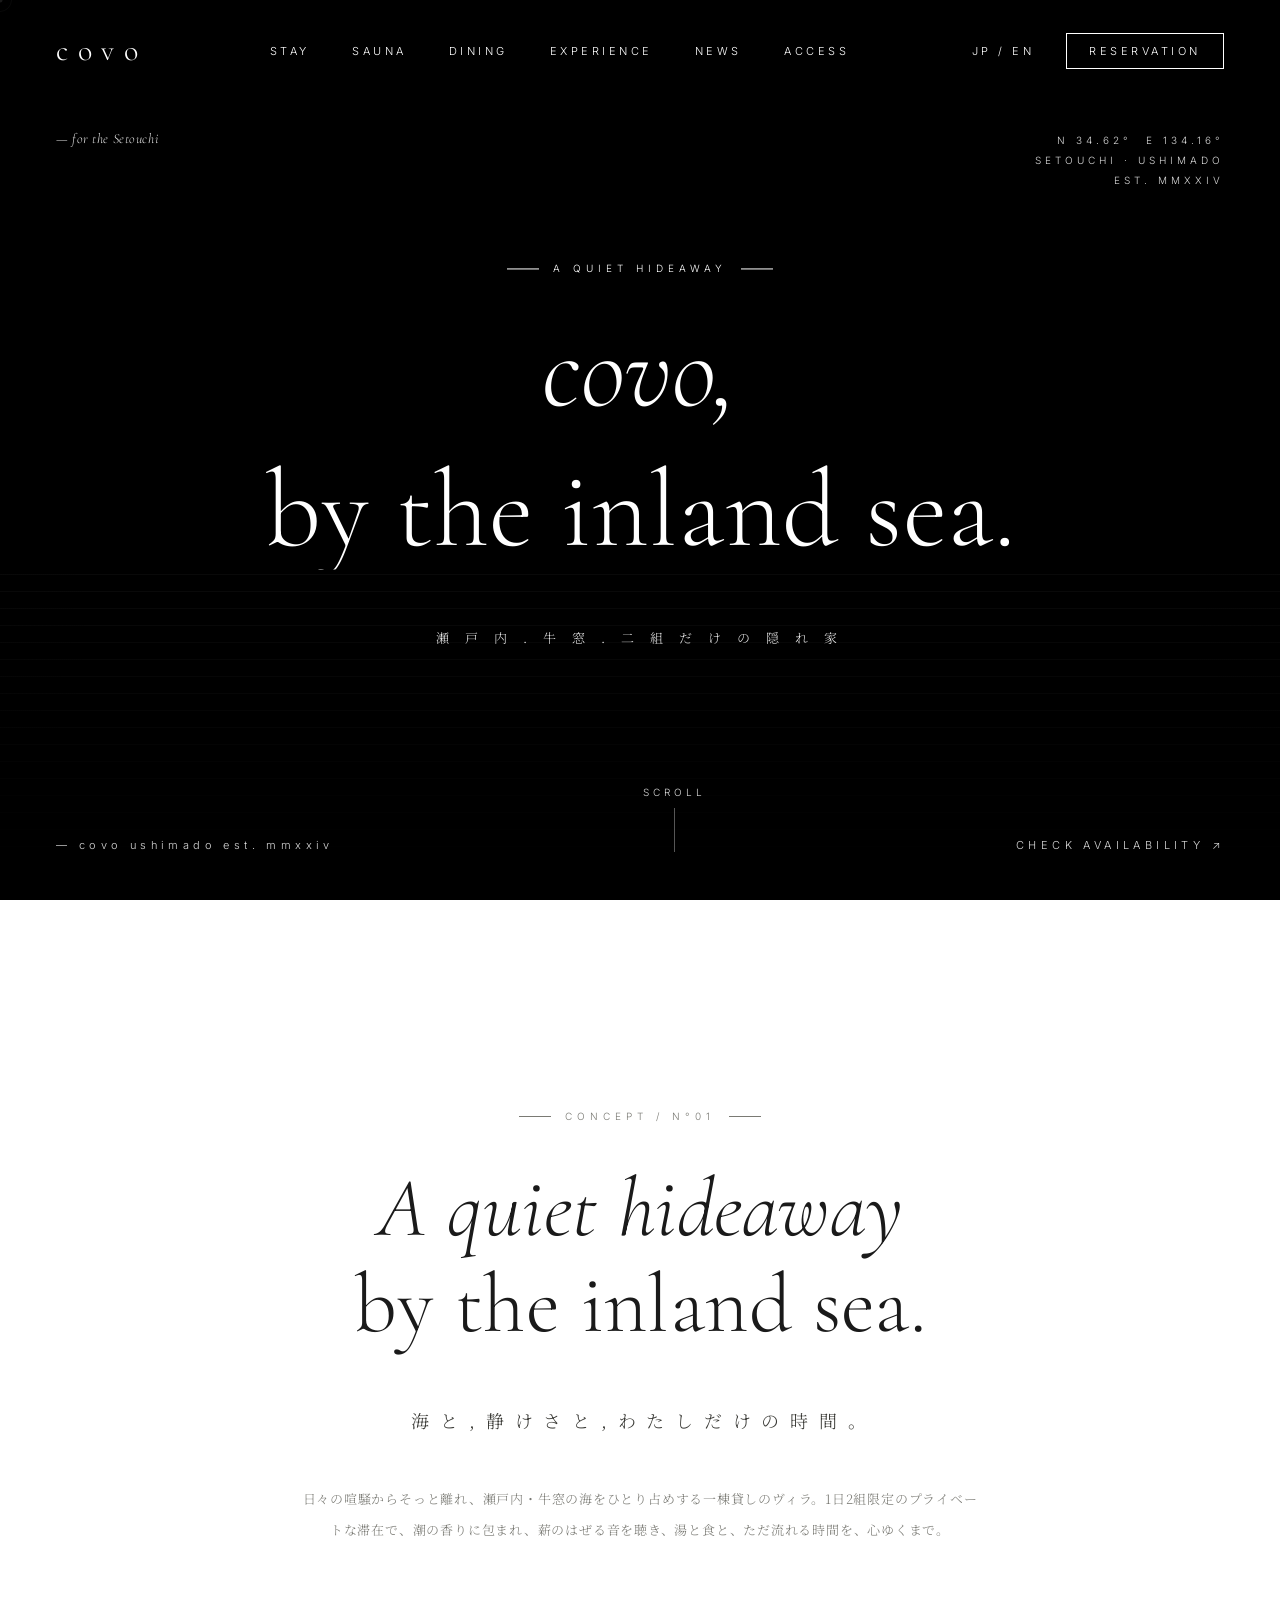
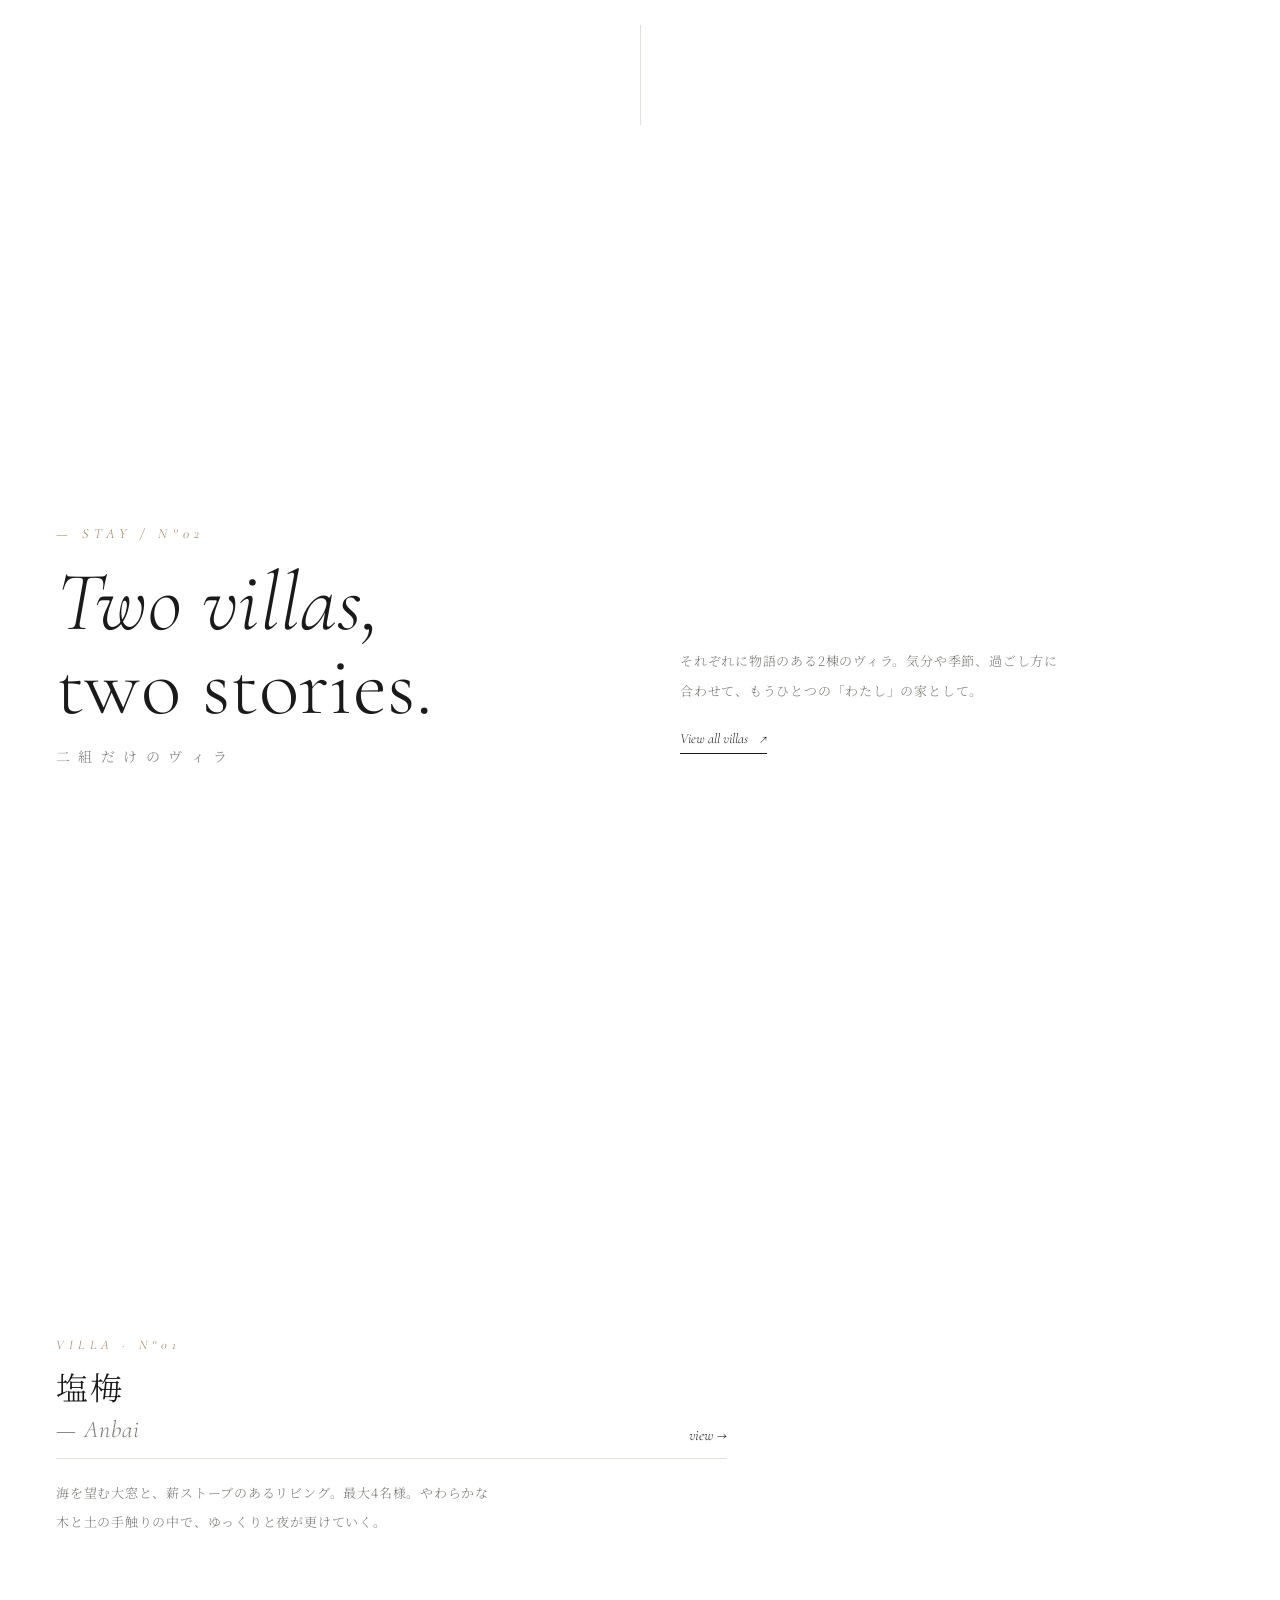
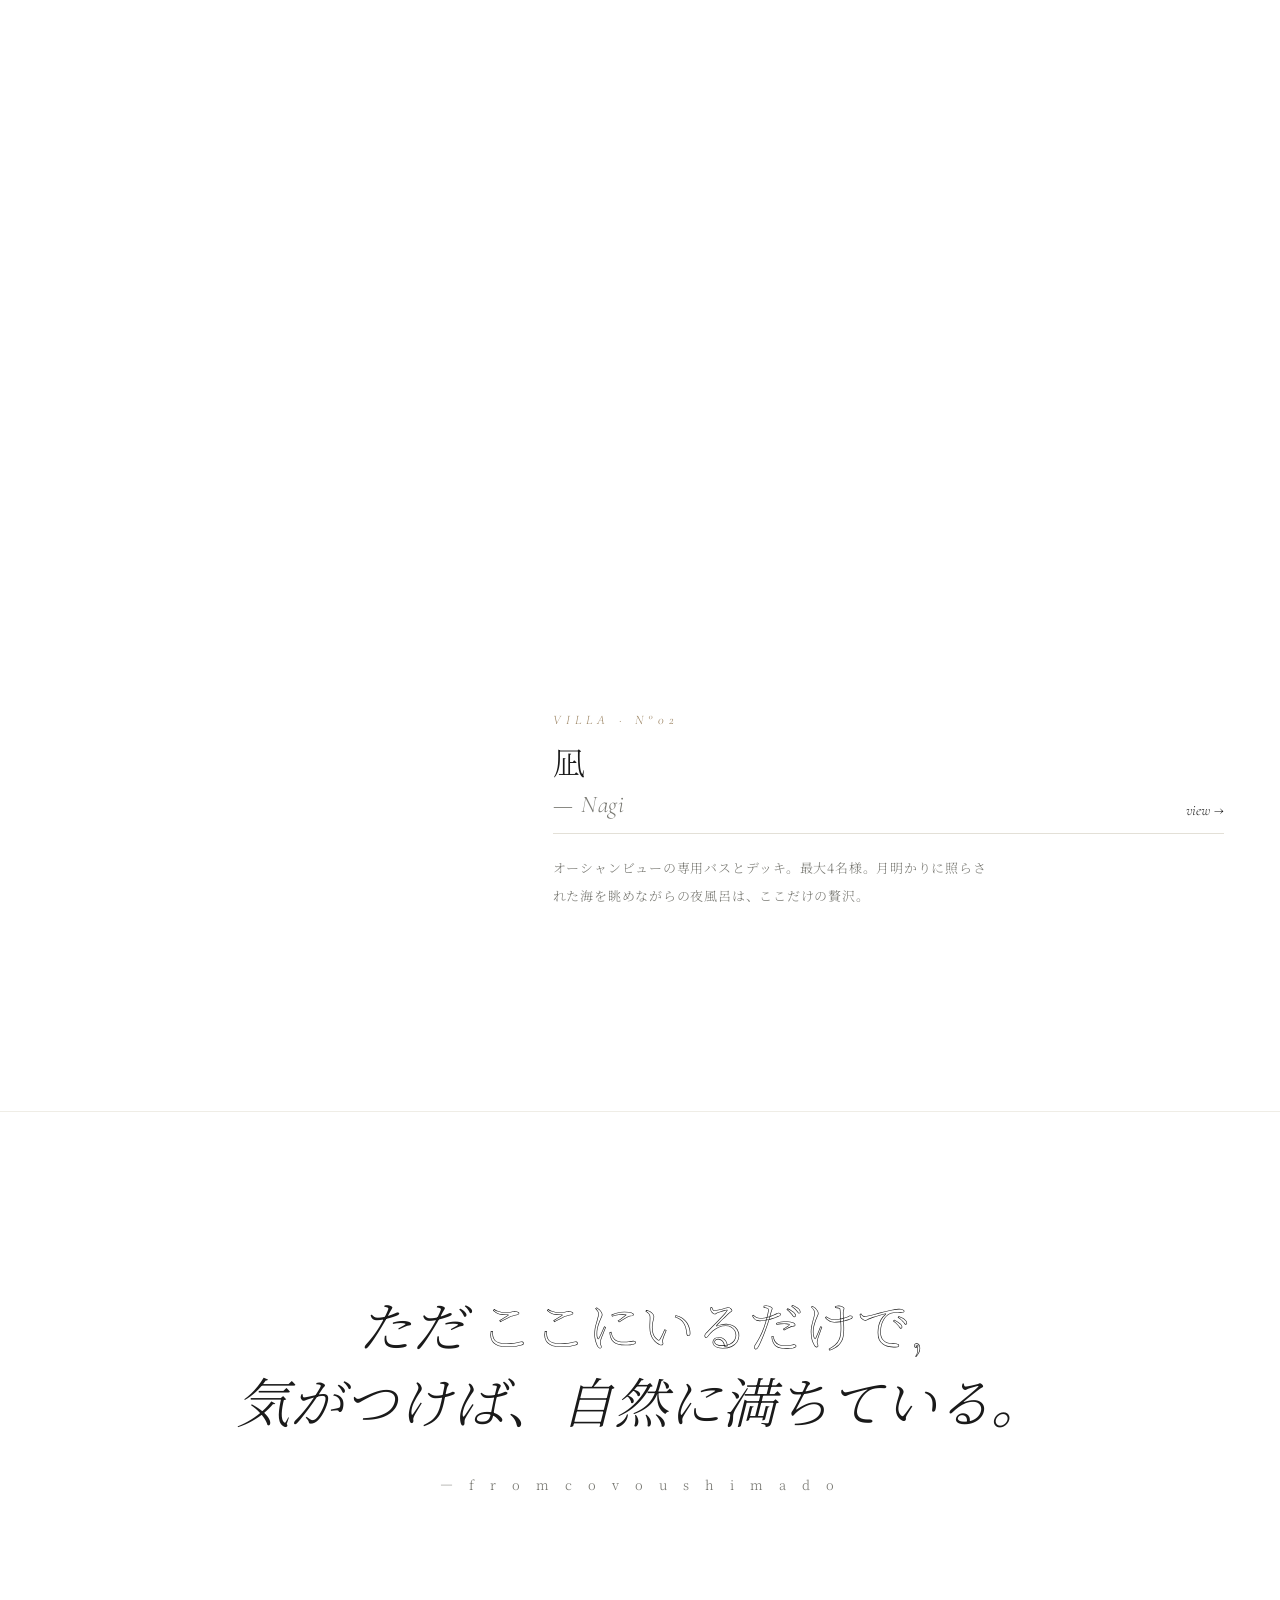
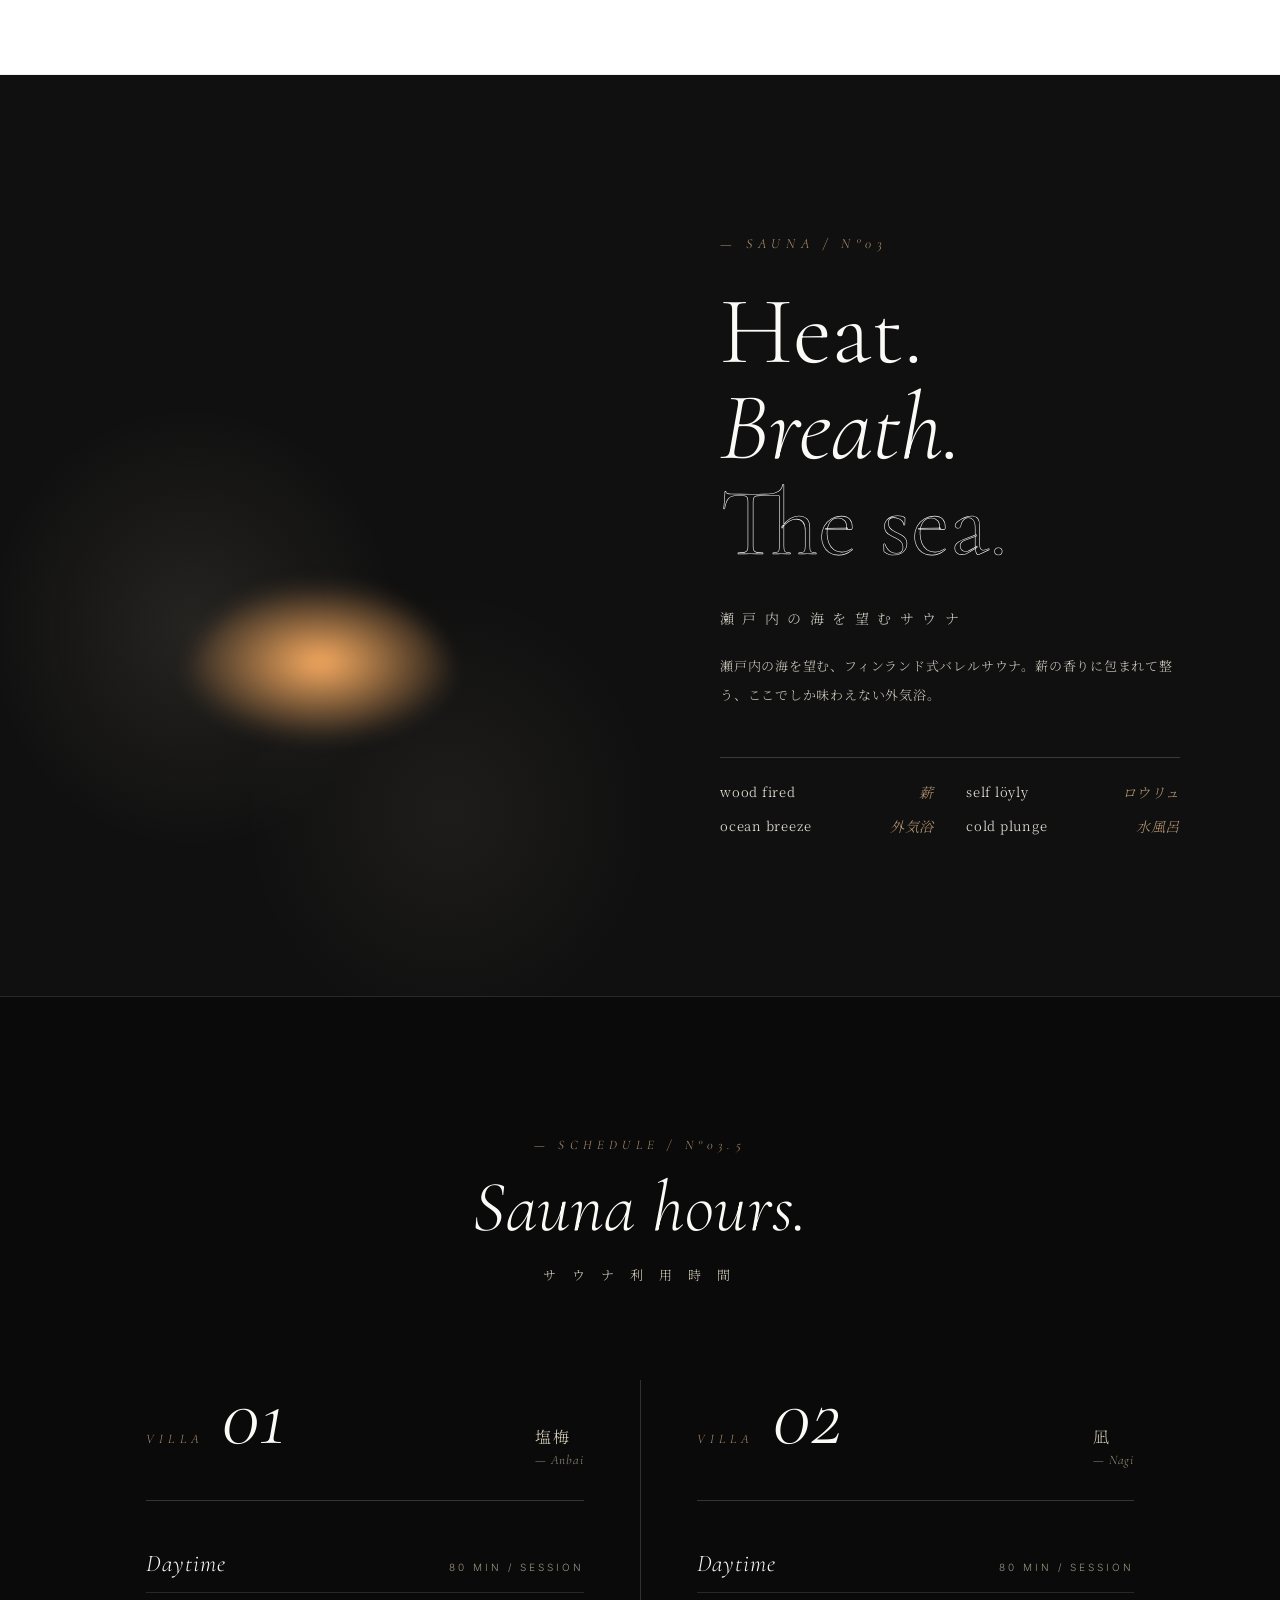
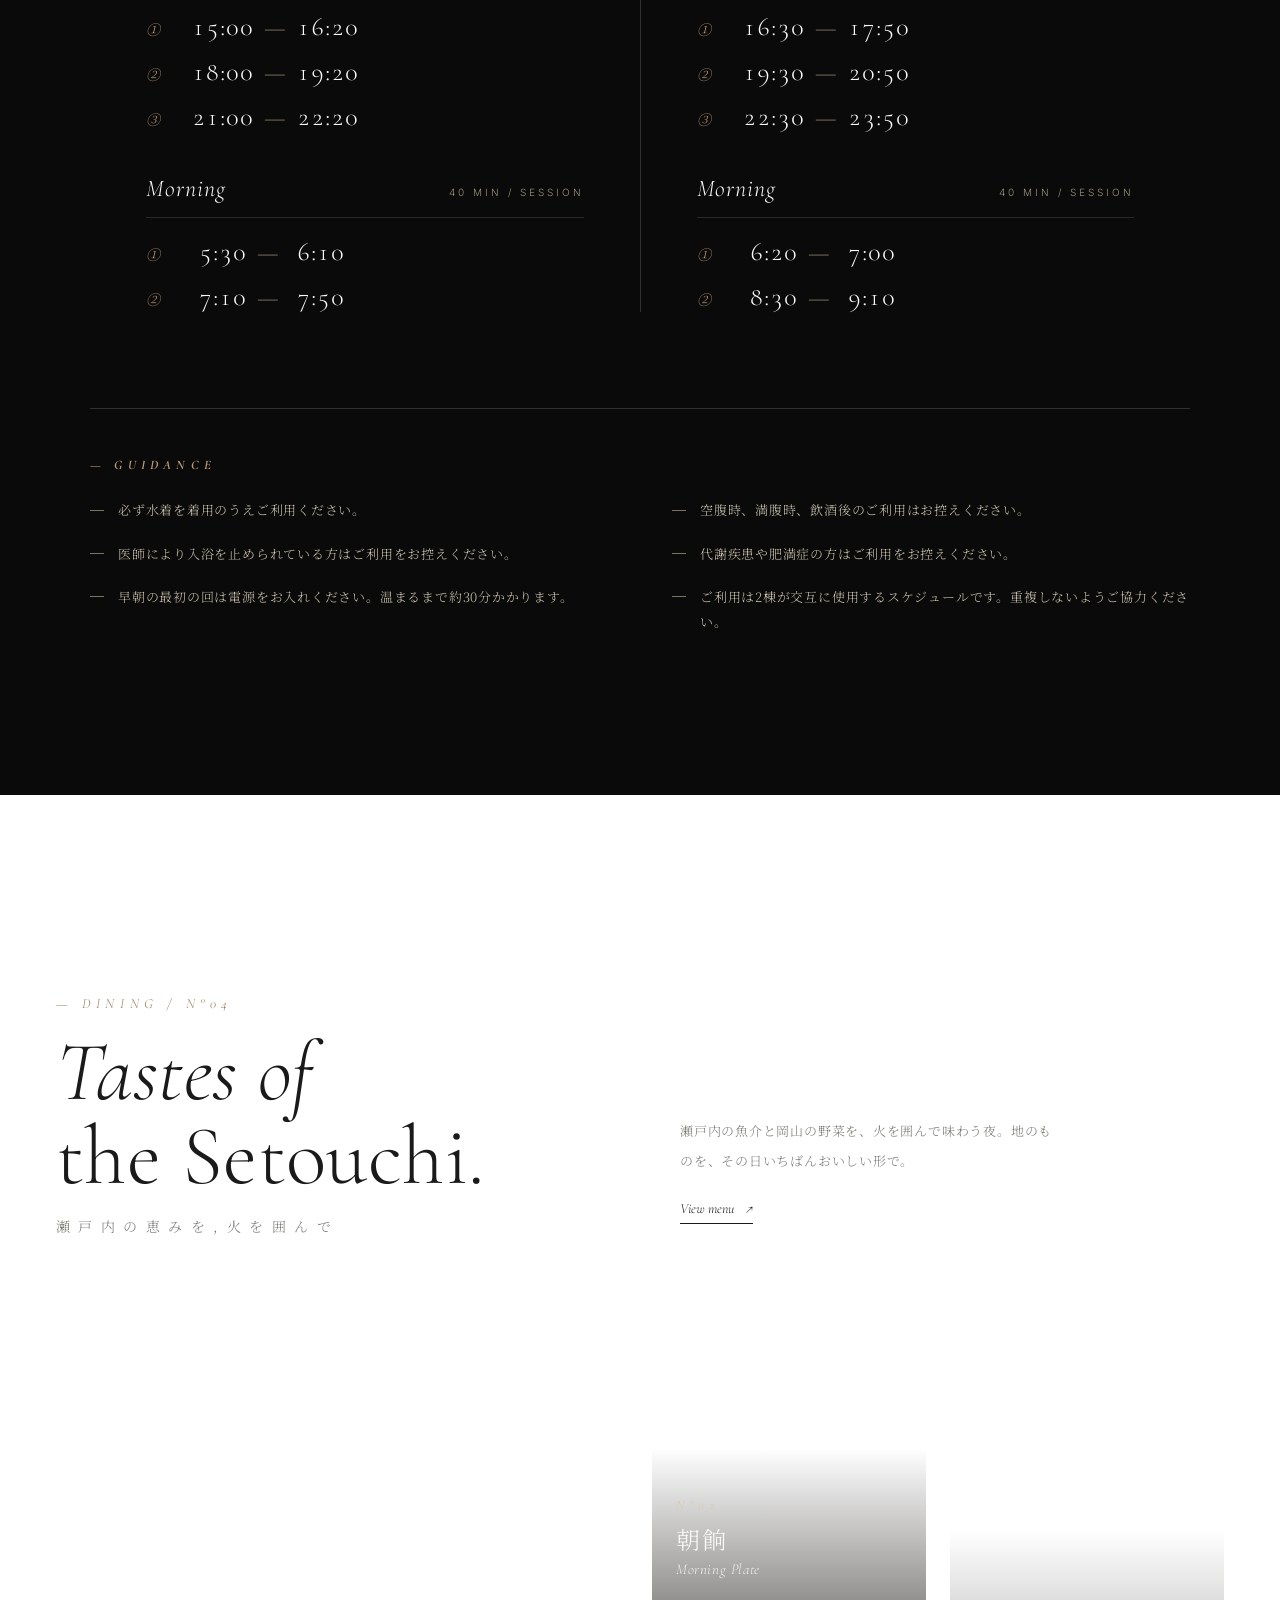
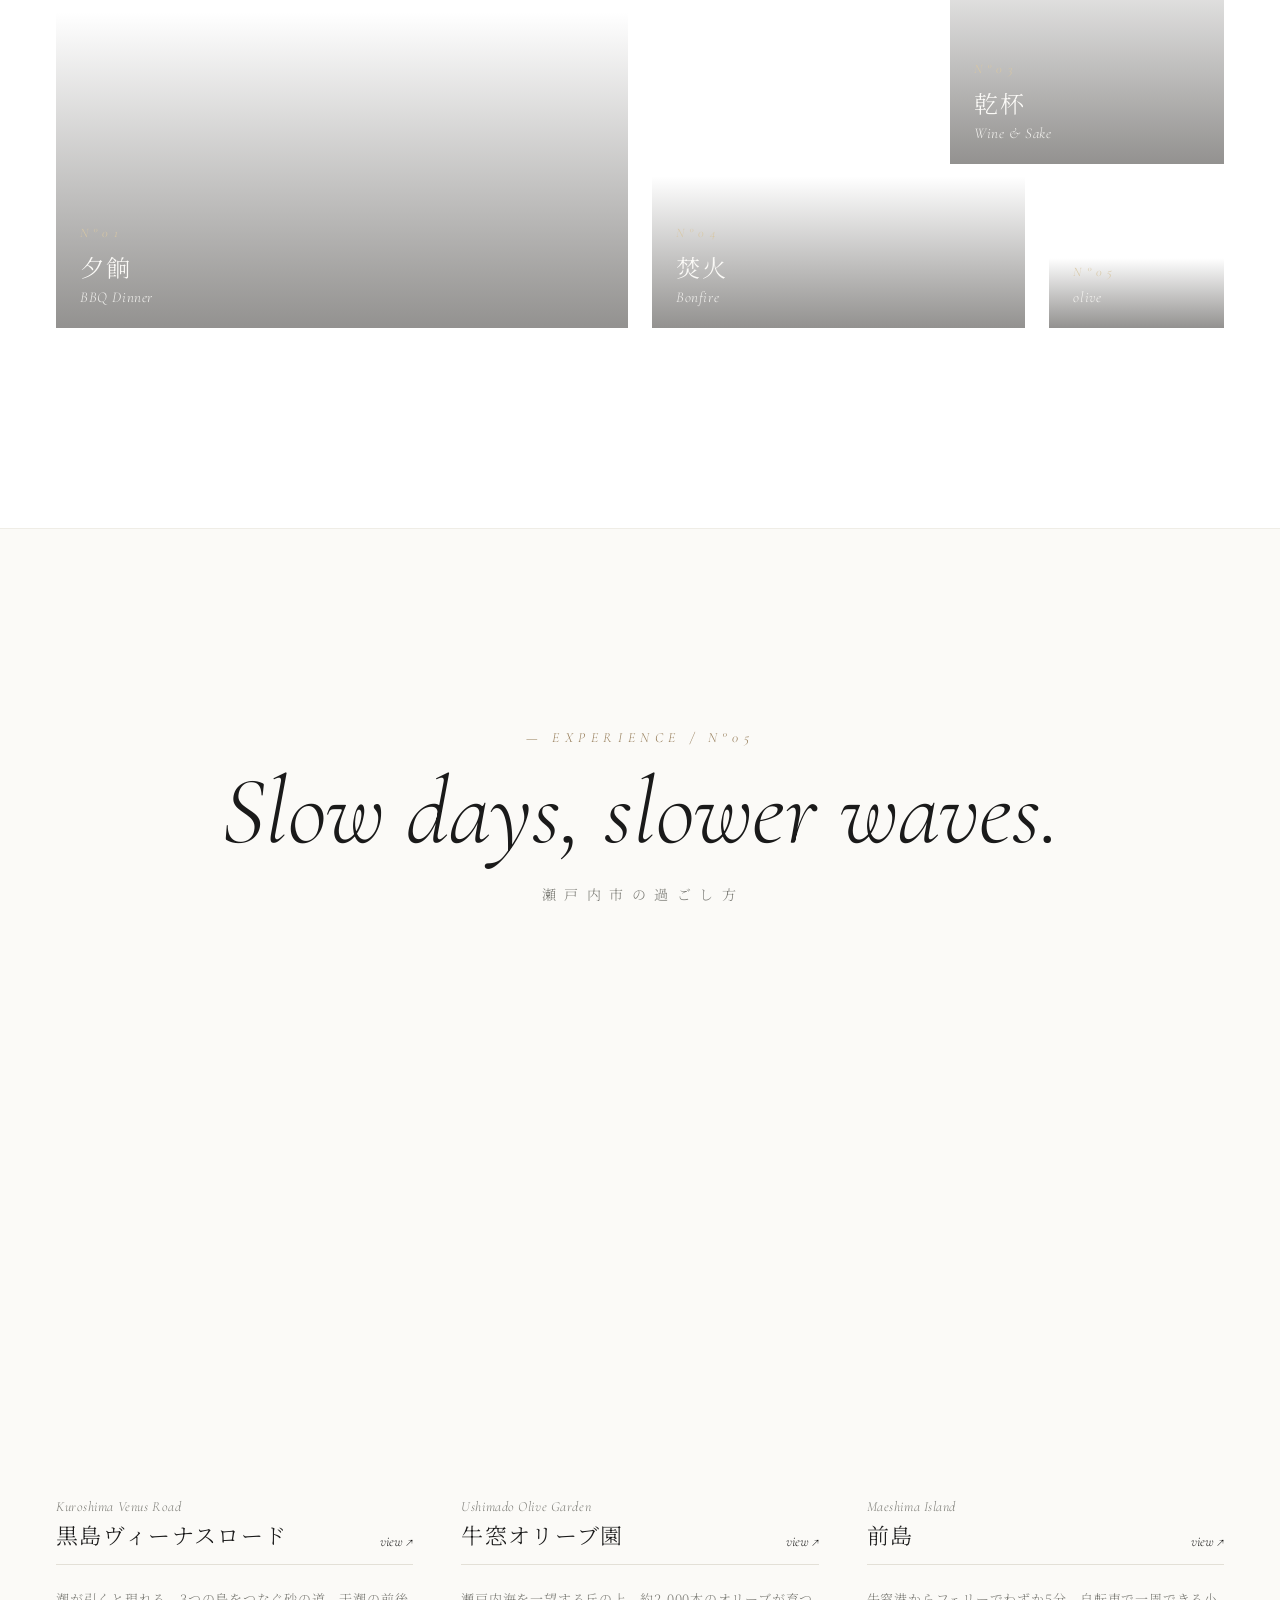
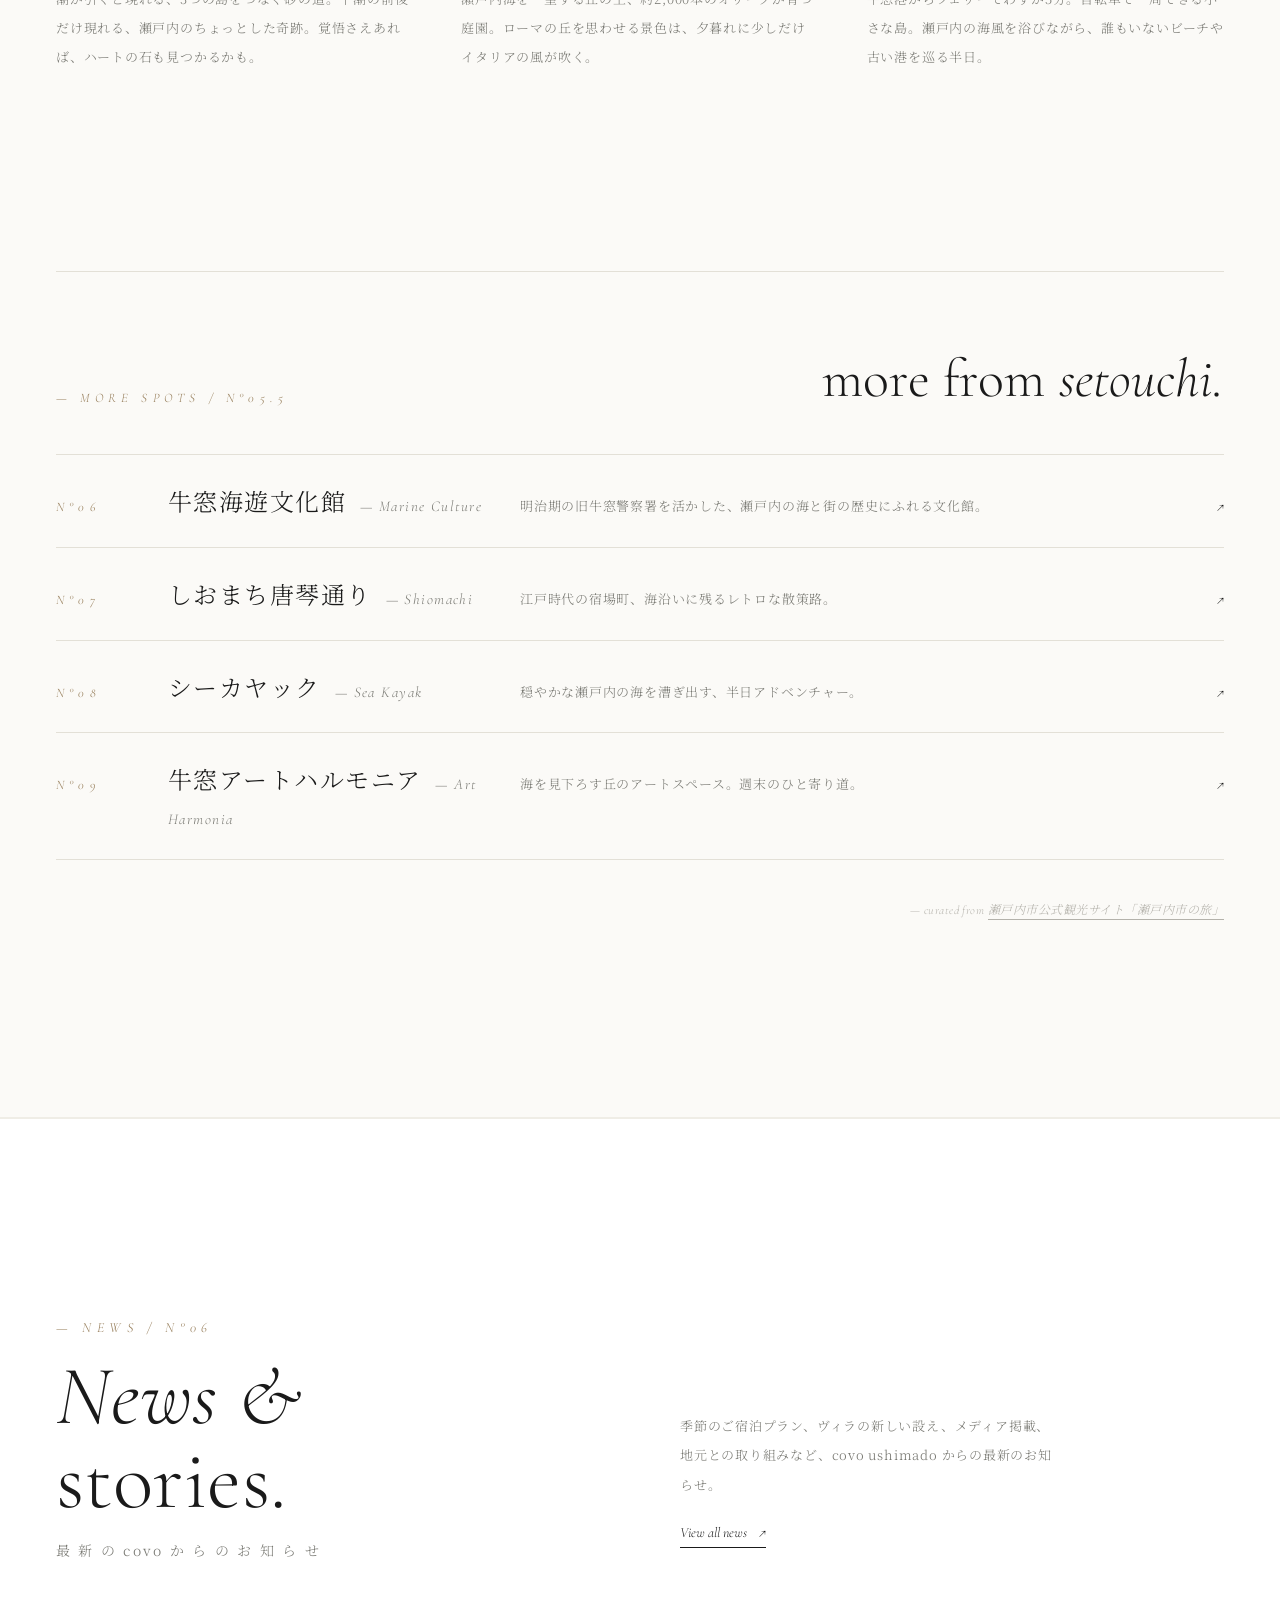
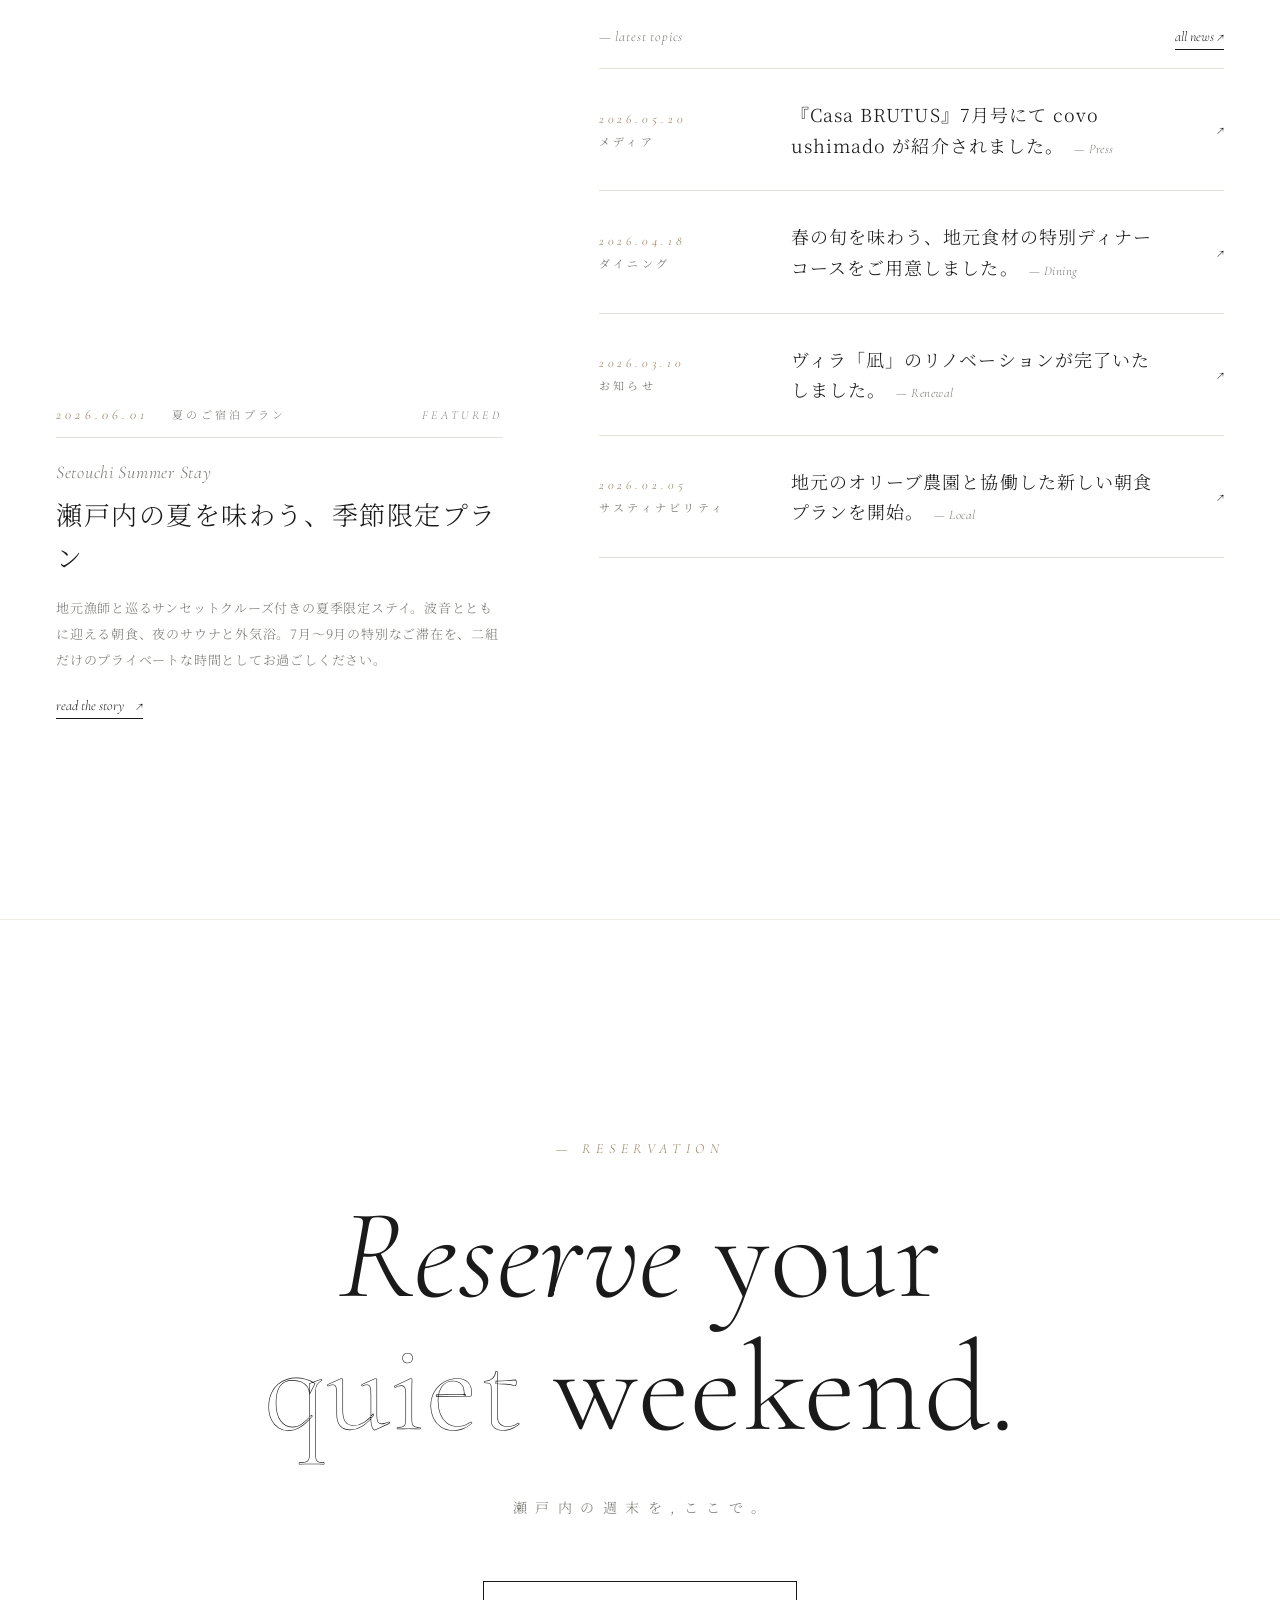
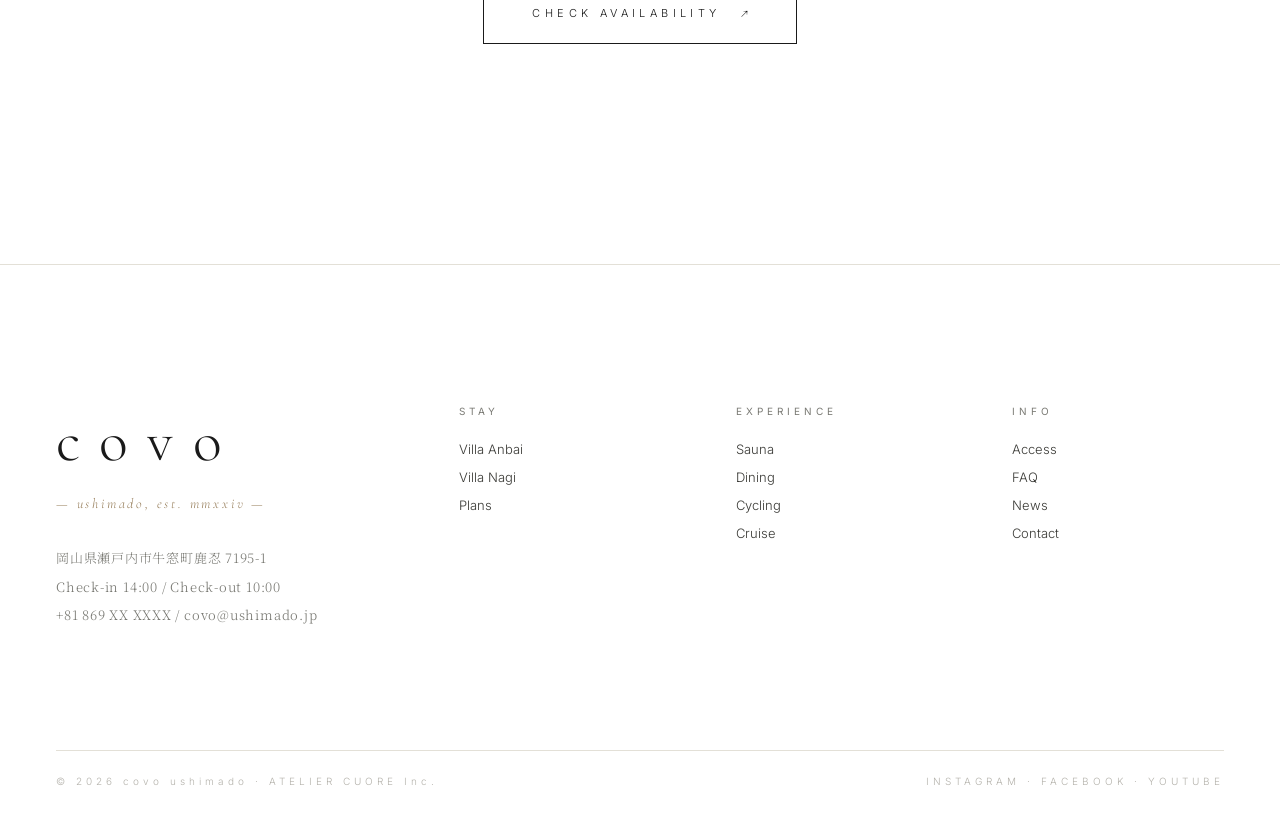
==== index.html @ 9628b20a "Initial commit: split HTML, CSS, JS mock with live website images" ====
<!DOCTYPE html>
<html lang="ja">
<head>
<meta charset="UTF-8" />
<title>covo ushimado — white mock</title>
<meta name="viewport" content="width=1440" />
<link href="https://fonts.googleapis.com/css2?family=Cormorant+Garamond:ital,wght@0,300;0,400;1,300;1,400&family=Noto+Serif+JP:wght@200;300;400;500&family=Inter:wght@200;300;400;500&display=swap" rel="stylesheet">
<link rel="stylesheet" href="style.css" />
</head>
<body>

<div class="cursor" id="cur"></div>
<div class="cursor-ring" id="curR"></div>

<!-- Fixed reservation FAB -->
<a class="reserve-fab" id="reserveFab" href="#cta">
  <span class="pulse" aria-hidden="true"></span>
  <span class="label">
    <span class="jp">ご予約</span>
    <span class="en">RESERVATION</span>
  </span>
  <span class="arrow">↗</span>
</a>

<nav class="topbar on-dark" id="topbar">
  <a class="logo" href="#">covo</a>
  <div class="nav">
    <a href="#stay">STAY</a>
    <a href="#sauna">SAUNA</a>
    <a href="#dining">DINING</a>
    <a href="#exp">EXPERIENCE</a>
    <a href="#news">NEWS</a>
    <a href="#access">ACCESS</a>
  </div>
  <div class="right">
    <span>JP / EN</span>
    <a class="booknow" href="#cta">RESERVATION</a>
  </div>
</nav>

<!-- HERO -->
<section class="hero" id="hero-sentinel">
  <div class="img">
    <video autoplay muted loop playsinline src="https://covo-ushimado.com/wp-content/uploads/2024/06/hero.movie_.mp4" poster="https://covo-ushimado.com/wp-content/uploads/2024/06/名称未設定のアートワーク14-scaled.webp" style="width:100%; height:100%; object-fit:cover; opacity:0.75; filter: brightness(0.85);"></video>
  </div>
  <div class="ripple"></div>
  <div class="vignette"></div>

  <div class="hero-top">
    <div class="meta">— for the Setouchi</div>
    <div class="stamp">N 34.62°&nbsp;&nbsp;E 134.16°<br>SETOUCHI · USHIMADO<br>EST. MMXXIV</div>
  </div>

  <div class="hero-mid">
    <span class="eyebrow">A QUIET HIDEAWAY</span>
    <h1>
      <span class="word l1"><span><em>covo,</em></span></span><br>
      <span class="word l2"><span>by the inland sea.</span></span>
    </h1>
    <div class="jp">瀬 戸 内 . 牛 窓 . 二 組 だ け の 隠 れ 家</div>
  </div>

  <div class="hero-bot">
    <div class="right">— covo ushimado est. mmxxiv</div>
    <div class="scroll"><span>SCROLL</span><div class="line"></div></div>
    <div class="right">CHECK AVAILABILITY ↗</div>
  </div>
</section>

<!-- INTRO -->
<section class="intro reveal">
  <span class="eyebrow">CONCEPT  /  N°01</span>
  <h2>
    <em>A quiet hideaway</em><br>
    by the inland sea.
  </h2>
  <div class="jp">海 と , 静 け さ と , わ た し だ け の 時 間 。</div>
  <p>日々の喧騒からそっと離れ、瀬戸内・牛窓の海をひとり占めする一棟貸しのヴィラ。1日2組限定のプライベートな滞在で、潮の香りに包まれ、薪のはぜる音を聴き、湯と食と、ただ流れる時間を、心ゆくまで。</p>
  <div class="divider"></div>
</section>

<!-- STAY -->
<section class="stay" id="stay">
  <div class="sec-head reveal">
    <div class="l-side">
      <div class="num">— STAY  /  N°02</div>
      <h2><em>Two villas,</em><br>two stories.</h2>
      <div class="jp">二 組 だ け の ヴ ィ ラ</div>
    </div>
    <div class="r-side">
      <p>それぞれに物語のある2棟のヴィラ。気分や季節、過ごし方に合わせて、もうひとつの「わたし」の家として。</p>
      <a class="more" href="#">View all villas <span>↗</span></a>
    </div>
  </div>

  <div class="villa-grid">
    <a class="villa villa-a reveal" href="#">
      <div class="ph"><div class="inner"></div></div>
      <div class="villa-meta">
        <div class="info">
          <div class="no">VILLA · N°01</div>
          <div class="name">塩梅<em>— Anbai</em></div>
        </div>
        <div class="arrow">view →</div>
      </div>
      <p class="villa-desc">海を望む大窓と、薪ストーブのあるリビング。最大4名様。やわらかな木と土の手触りの中で、ゆっくりと夜が更けていく。</p>
    </a>

    <a class="villa villa-b reveal" href="#">
      <div class="ph"><div class="inner"></div></div>
      <div class="villa-meta">
        <div class="info">
          <div class="no">VILLA · N°02</div>
          <div class="name">凪<em>— Nagi</em></div>
        </div>
        <div class="arrow">view →</div>
      </div>
      <p class="villa-desc">オーシャンビューの専用バスとデッキ。最大4名様。月明かりに照らされた海を眺めながらの夜風呂は、ここだけの贅沢。</p>
    </a>
  </div>
</section>

<!-- QUOTE -->
<section class="quote reveal">
  <p class="ql">
    ただ <span class="stroke">ここにいるだけで,</span><br>
    気がつけば、自然に満ちている。
  </p>
  <div class="jp">— f r o m  c o v o  u s h i m a d o</div>
</section>

<!-- SAUNA -->
<section class="sauna" id="sauna">
  <div class="sauna-wrap">
    <div class="sauna-img">
      <div class="steam"></div>
      <div class="glow"></div>
    </div>
    <div class="sauna-body reveal">
      <div class="num">— SAUNA  /  N°03</div>
      <h2>Heat.<br><em>Breath.</em><br><span class="stroke">The sea.</span></h2>
      <div class="jp">瀬 戸 内 の 海 を 望 む サ ウ ナ</div>
      <p>瀬戸内の海を望む、フィンランド式バレルサウナ。薪の香りに包まれて整う、ここでしか味わえない外気浴。</p>
      <ul>
        <li>wood fired <em>薪</em></li>
        <li>self löyly <em>ロウリュ</em></li>
        <li>ocean breeze <em>外気浴</em></li>
        <li>cold plunge <em>水風呂</em></li>
      </ul>
    </div>
  </div>

  <!-- Sauna schedule -->
  <div class="sauna-schedule reveal">
    <div class="sched-head">
      <div class="num">— SCHEDULE  /  N°03.5</div>
      <h3>Sauna hours.</h3>
      <div class="jp">サ ウ ナ 利 用 時 間</div>
    </div>

    <div class="sched-grid">
      <!-- Villa 01 -->
      <div class="sched-col">
        <div class="sched-villa">
          <span class="lbl">VILLA</span>
          <span class="big">01</span>
          <span class="name">塩梅<em>— Anbai</em></span>
        </div>

        <div class="sched-block">
          <div class="block-head">
            <span class="kind">Daytime</span>
            <span class="dur">80 MIN / SESSION</span>
          </div>
          <ul>
            <li><span class="i">①</span><span class="t">15:00<span class="sep">—</span>16:20</span></li>
            <li><span class="i">②</span><span class="t">18:00<span class="sep">—</span>19:20</span></li>
            <li><span class="i">③</span><span class="t">21:00<span class="sep">—</span>22:20</span></li>
          </ul>
        </div>

        <div class="sched-block">
          <div class="block-head">
            <span class="kind">Morning</span>
            <span class="dur">40 MIN / SESSION</span>
          </div>
          <ul>
            <li><span class="i">①</span><span class="t">&nbsp;5:30<span class="sep">—</span>&nbsp;6:10</span></li>
            <li><span class="i">②</span><span class="t">&nbsp;7:10<span class="sep">—</span>&nbsp;7:50</span></li>
          </ul>
        </div>
      </div>

      <div class="sched-divider"></div>

      <!-- Villa 02 -->
      <div class="sched-col">
        <div class="sched-villa">
          <span class="lbl">VILLA</span>
          <span class="big">02</span>
          <span class="name">凪<em>— Nagi</em></span>
        </div>

        <div class="sched-block">
          <div class="block-head">
            <span class="kind">Daytime</span>
            <span class="dur">80 MIN / SESSION</span>
          </div>
          <ul>
            <li><span class="i">①</span><span class="t">16:30<span class="sep">—</span>17:50</span></li>
            <li><span class="i">②</span><span class="t">19:30<span class="sep">—</span>20:50</span></li>
            <li><span class="i">③</span><span class="t">22:30<span class="sep">—</span>23:50</span></li>
          </ul>
        </div>

        <div class="sched-block">
          <div class="block-head">
            <span class="kind">Morning</span>
            <span class="dur">40 MIN / SESSION</span>
          </div>
          <ul>
            <li><span class="i">①</span><span class="t">&nbsp;6:20<span class="sep">—</span>&nbsp;7:00</span></li>
            <li><span class="i">②</span><span class="t">&nbsp;8:30<span class="sep">—</span>&nbsp;9:10</span></li>
          </ul>
        </div>
      </div>
    </div>

    <div class="sched-notes">
      <h4>— GUIDANCE</h4>
      <ul>
        <li>必ず水着を着用のうえご利用ください。</li>
        <li>空腹時、満腹時、飲酒後のご利用はお控えください。</li>
        <li>医師により入浴を止められている方はご利用をお控えください。</li>
        <li>代謝疾患や肥満症の方はご利用をお控えください。</li>
        <li>早朝の最初の回は電源をお入れください。温まるまで約30分かかります。</li>
        <li>ご利用は2棟が交互に使用するスケジュールです。重複しないようご協力ください。</li>
      </ul>
    </div>
  </div>
</section>

<!-- DINING -->
<section class="dining" id="dining">
  <div class="sec-head reveal">
    <div class="l-side">
      <div class="num">— DINING  /  N°04</div>
      <h2><em>Tastes of</em><br>the Setouchi.</h2>
      <div class="jp">瀬 戸 内 の 恵 み を , 火 を 囲 ん で</div>
    </div>
    <div class="r-side">
      <p>瀬戸内の魚介と岡山の野菜を、火を囲んで味わう夜。地のものを、その日いちばんおいしい形で。</p>
      <a class="more" href="#">View menu <span>↗</span></a>
    </div>
  </div>

  <div class="dining-grid">
    <div class="tile t1 reveal">
      <div class="ph"></div>
      <div class="meta"><div class="no">N°01</div><div class="nm">夕餉<em>BBQ Dinner</em></div></div>
    </div>
    <div class="tile t2 reveal">
      <div class="ph"></div>
      <div class="meta"><div class="no">N°02</div><div class="nm">朝餉<em>Morning Plate</em></div></div>
    </div>
    <div class="tile t3 reveal">
      <div class="ph"></div>
      <div class="meta"><div class="no">N°03</div><div class="nm">乾杯<em>Wine &amp; Sake</em></div></div>
    </div>
    <div class="tile t4 reveal">
      <div class="ph"></div>
      <div class="meta"><div class="no">N°04</div><div class="nm">焚火<em>Bonfire</em></div></div>
    </div>
    <div class="tile t5 reveal">
      <div class="ph"></div>
      <div class="meta"><div class="no">N°05</div><div class="nm"><em>olive</em></div></div>
    </div>
  </div>
</section>

<!-- EXPERIENCE — sourced from 瀬戸内市公式観光サイト「瀬戸内市の旅」 -->
<section class="exp" id="exp">
  <div class="exp-head reveal">
    <div class="num">— EXPERIENCE  /  N°05</div>
    <h2>Slow days, slower waves.</h2>
    <div class="jp">瀬 戸 内 市 の 過 ご し 方</div>
  </div>
  <div class="exp-row">
    <a class="exp-item reveal" href="https://www.okayama-kanko.jp/setouchi/spot/detail_11144.html" target="_blank" rel="noopener">
      <div class="ph e1"><div></div></div>
      <div class="meta">
        <div><h3><em>Kuroshima Venus Road</em>黒島ヴィーナスロード</h3></div>
        <div class="arrow">view ↗</div>
      </div>
      <p>潮が引くと現れる、3つの島をつなぐ砂の道。干潮の前後だけ現れる、瀬戸内のちょっとした奇跡。覚悟さえあれば、ハートの石も見つかるかも。</p>
    </a>
    <a class="exp-item reveal" href="https://www.okayama-kanko.jp/setouchi/spot/detail_11131.html" target="_blank" rel="noopener">
      <div class="ph e2"><div></div></div>
      <div class="meta">
        <div><h3><em>Ushimado Olive Garden</em>牛窓オリーブ園</h3></div>
        <div class="arrow">view ↗</div>
      </div>
      <p>瀬戸内海を一望する丘の上、約2,000本のオリーブが育つ庭園。ローマの丘を思わせる景色は、夕暮れに少しだけイタリアの風が吹く。</p>
    </a>
    <a class="exp-item reveal" href="https://www.okayama-kanko.jp/setouchi/spot/detail_11157.html" target="_blank" rel="noopener">
      <div class="ph e3"><div></div></div>
      <div class="meta">
        <div><h3><em>Maeshima Island</em>前島</h3></div>
        <div class="arrow">view ↗</div>
      </div>
      <p>牛窓港からフェリーでわずか5分。自転車で一周できる小さな島。瀬戸内の海風を浴びながら、誰もいないビーチや古い港を巡る半日。</p>
    </a>
  </div>

  <!-- secondary explore — quieter row of additional Setouchi spots -->
  <div class="exp-more reveal">
    <div class="exp-more-head">
      <div class="num">— MORE SPOTS  /  N°05.5</div>
      <h3>more from <em>setouchi.</em></h3>
    </div>
    <ul class="exp-more-list">
      <li>
        <a href="https://www.okayama-kanko.jp/setouchi/spot/detail_11138.html" target="_blank" rel="noopener">
          <span class="no">N°06</span>
          <span class="nm">牛窓海遊文化館<em>— Marine Culture</em></span>
          <span class="desc">明治期の旧牛窓警察署を活かした、瀬戸内の海と街の歴史にふれる文化館。</span>
          <span class="arr">↗</span>
        </a>
      </li>
      <li>
        <a href="https://www.okayama-kanko.jp/setouchi/spot/index.html" target="_blank" rel="noopener">
          <span class="no">N°07</span>
          <span class="nm">しおまち唐琴通り<em>— Shiomachi</em></span>
          <span class="desc">江戸時代の宿場町、海沿いに残るレトロな散策路。</span>
          <span class="arr">↗</span>
        </a>
      </li>
      <li>
        <a href="https://www.okayama-kanko.jp/setouchi/news/detail_134.html" target="_blank" rel="noopener">
          <span class="no">N°08</span>
          <span class="nm">シーカヤック<em>— Sea Kayak</em></span>
          <span class="desc">穏やかな瀬戸内の海を漕ぎ出す、半日アドベンチャー。</span>
          <span class="arr">↗</span>
        </a>
      </li>
      <li>
        <a href="https://www.okayama-kanko.jp/setouchi/harmonia/" target="_blank" rel="noopener">
          <span class="no">N°09</span>
          <span class="nm">牛窓アートハルモニア<em>— Art Harmonia</em></span>
          <span class="desc">海を見下ろす丘のアートスペース。週末のひと寄り道。</span>
          <span class="arr">↗</span>
        </a>
      </li>
    </ul>
    <div class="exp-source">— curated from <a href="https://www.okayama-kanko.jp/setouchi/index.html" target="_blank" rel="noopener">瀬戸内市公式観光サイト「瀬戸内市の旅」</a></div>
  </div>
</section>

<!-- NEWS -->
<section class="news" id="news">
  <div class="sec-head reveal">
    <div class="l-side">
      <div class="num">— NEWS  /  N°06</div>
      <h2><em>News &</em><br>stories.</h2>
      <div class="jp">最 新 の covo か ら の お 知 ら せ</div>
    </div>
    <div class="r-side">
      <p>季節のご宿泊プラン、ヴィラの新しい設え、メディア掲載、地元との取り組みなど、covo ushimado からの最新のお知らせ。</p>
      <a class="more" href="#">View all news <span>↗</span></a>
    </div>
  </div>

  <div class="news-grid">
    <!-- Featured article -->
    <a class="news-feature reveal" href="#">
      <div class="ph"><div></div></div>
      <div class="meta">
        <span class="date">2026.06.01</span>
        <span class="cat">夏のご宿泊プラン</span>
        <span class="feat">FEATURED</span>
      </div>
      <h3><em>Setouchi Summer Stay</em>瀬戸内の夏を味わう、季節限定プラン</h3>
      <p>地元漁師と巡るサンセットクルーズ付きの夏季限定ステイ。波音とともに迎える朝食、夜のサウナと外気浴。7月〜9月の特別なご滞在を、二組だけのプライベートな時間としてお過ごしください。</p>
      <span class="feature-arrow">read the story <span>↗</span></span>
    </a>

    <!-- News list -->
    <div class="news-list">
      <div class="news-list-head">
        <span class="ttl">— latest topics</span>
        <a class="all" href="#">all news <span>↗</span></a>
      </div>

      <a class="news-item reveal" href="#">
        <div class="left">
          <span class="date">2026.05.20</span>
          <span class="cat">メディア</span>
        </div>
        <div class="title">『Casa BRUTUS』7月号にて covo ushimado が紹介されました。<em>— Press</em></div>
        <span class="arr">↗</span>
      </a>

      <a class="news-item reveal" href="#">
        <div class="left">
          <span class="date">2026.04.18</span>
          <span class="cat">ダイニング</span>
        </div>
        <div class="title">春の旬を味わう、地元食材の特別ディナーコースをご用意しました。<em>— Dining</em></div>
        <span class="arr">↗</span>
      </a>

      <a class="news-item reveal" href="#">
        <div class="left">
          <span class="date">2026.03.10</span>
          <span class="cat">お知らせ</span>
        </div>
        <div class="title">ヴィラ「凪」のリノベーションが完了いたしました。<em>— Renewal</em></div>
        <span class="arr">↗</span>
      </a>

      <a class="news-item reveal" href="#">
        <div class="left">
          <span class="date">2026.02.05</span>
          <span class="cat">サスティナビリティ</span>
        </div>
        <div class="title">地元のオリーブ農園と協働した新しい朝食プランを開始。<em>— Local</em></div>
        <span class="arr">↗</span>
      </a>
    </div>
  </div>
</section>

<!-- CTA -->
<section class="cta" id="cta">
  <div class="num reveal">— RESERVATION</div>
  <h2 class="reveal"><em>Reserve</em> your<br><span class="stroke">quiet</span> weekend.</h2>
  <div class="jp reveal">瀬 戸 内 の 週 末 を , こ こ で 。</div>
  <div class="btn-wrap reveal">
    <a class="btn" href="#">CHECK AVAILABILITY <span class="arrow">↗</span></a>
  </div>
</section>

<footer id="access">
  <div class="ftr">
    <div>
      <div class="logo">covo<small>— ushimado, est. mmxxiv —</small></div>
      <p class="info">岡山県瀬戸内市牛窓町鹿忍 7195-1<br>Check-in 14:00  /  Check-out 10:00<br>+81 869 XX XXXX  /  covo@ushimado.jp</p>
    </div>
    <div class="col">
      <h4>STAY</h4>
      <ul><li><a href="#">Villa Anbai</a></li><li><a href="#">Villa Nagi</a></li><li><a href="#">Plans</a></li></ul>
    </div>
    <div class="col">
      <h4>EXPERIENCE</h4>
      <ul><li><a href="#">Sauna</a></li><li><a href="#">Dining</a></li><li><a href="#">Cycling</a></li><li><a href="#">Cruise</a></li></ul>
    </div>
    <div class="col">
      <h4>INFO</h4>
      <ul><li><a href="#access">Access</a></li><li><a href="#">FAQ</a></li><li><a href="#news">News</a></li><li><a href="#">Contact</a></li></ul>
    </div>
  </div>
  <div class="ftr-bot">
    <span>© 2026 covo ushimado · ATELIER CUORE Inc.</span>
    <span>INSTAGRAM · FACEBOOK · YOUTUBE</span>
  </div>
</footer>

<script src="script.js"></script>
</body>
</html>
---- style.css ----
:root{
  --white:#FFFFFF;
  --paper:#FBFAF7;
  --offwhite:#F4F2EC;
  --line:#E3E0D7;
  --line-soft:#EFEDE6;
  --ink:#1A1A1A;
  --ink-2:#3A3A36;
  --ink-3:#7A7A74;
  --ink-4:#B4B2AB;
  --brass:#957C58;
  --serif:'Cormorant Garamond','Noto Serif JP', serif;
  --jp:'Noto Serif JP', serif;
  --sans:'Inter', system-ui, sans-serif;
}
*{margin:0;padding:0;box-sizing:border-box;}
html,body{background:var(--white);color:var(--ink);font-family:var(--sans);overflow-x:hidden;-webkit-font-smoothing:antialiased;font-weight:300;}
body{cursor:none;}
a{color:inherit;text-decoration:none;}
img{display:block;max-width:100%;}

/* ============ Cursor ============ */
.cursor{position:fixed;width:5px;height:5px;border-radius:50%;background:var(--ink);
  top:0;left:0;transform:translate(-50%,-50%);pointer-events:none;z-index:999;
  transition:width .4s ease,height .4s ease,background .25s,opacity .25s;}
.cursor.big{width:48px;height:48px;background:var(--ink);opacity:.85;mix-blend-mode:difference;}
.cursor-ring{position:fixed;width:24px;height:24px;border:0.5px solid var(--ink);border-radius:50%;
  top:0;left:0;transform:translate(-50%,-50%);pointer-events:none;z-index:998;opacity:.35;}

/* ============ Topbar ============ */
.topbar{position:fixed;top:0;left:0;right:0;z-index:50;padding:32px 56px;
  display:flex;align-items:center;justify-content:space-between;color:var(--ink);
  transition:color .4s, background .4s, border .4s;}
.topbar.on-dark{color:#FFF;}
.topbar .logo{font-family:var(--serif);font-weight:300;font-size:30px;letter-spacing:.32em;text-transform:lowercase;}
.topbar .nav{display:flex;gap:42px;font-size:11px;letter-spacing:.32em;font-weight:300;}
.topbar .nav a{position:relative;}
.topbar .nav a::after{content:"";position:absolute;left:0;right:0;bottom:-6px;height:0.5px;background:currentColor;
  transform:scaleX(0);transform-origin:right;transition:transform .8s cubic-bezier(.7,0,.15,1);}
.topbar .nav a:hover::after{transform:scaleX(1);transform-origin:left;}
.topbar .right{display:flex;align-items:center;gap:32px;font-size:11px;letter-spacing:.32em;}
.topbar .booknow{padding:10px 22px;border:0.5px solid currentColor;font-weight:300;transition:background .4s,color .4s;}

/* ============ Hero — full-bleed photo, small text overlay ============ */
.hero{position:relative;height:100vh;min-height:840px;overflow:hidden;color:#fff;background:#000;}
.hero .img{position:absolute;inset:0;
  background:url('https://covo-ushimado.com/wp-content/uploads/2024/06/名称未設定のアートワーク14-scaled.webp') no-repeat center center/cover;}
.hero .img::before{display:none;}
@keyframes bob{50%{transform:translate(-50%,-12px);}}
.hero .img::after{display:none;}
.hero .ripple{position:absolute;left:0;right:0;top:62%;bottom:0;
  background:repeating-linear-gradient(180deg,rgba(255,255,255,0) 0 16px,rgba(255,255,255,.04) 16px 17px);
  mask-image:linear-gradient(180deg,#000,transparent 90%);}
.hero .vignette{position:absolute;inset:0;
  background:radial-gradient(ellipse at center,rgba(0,0,0,0) 50%,rgba(0,0,0,.18) 100%);}

.hero-top{position:absolute;top:130px;left:56px;right:56px;display:flex;justify-content:space-between;align-items:start;}
.hero-top .meta{font-family:var(--serif);font-style:italic;font-weight:300;font-size:14px;letter-spacing:.04em;opacity:.9;}
.hero-top .stamp{font-size:10px;letter-spacing:.4em;line-height:2;text-align:right;opacity:.85;font-weight:300;}

.hero-mid{position:absolute;left:56px;right:56px;top:50%;transform:translateY(-50%);text-align:center;}
.hero-mid .eyebrow{display:inline-flex;align-items:center;gap:14px;font-size:10px;letter-spacing:.5em;font-weight:300;}
.hero-mid .eyebrow::before,.hero-mid .eyebrow::after{content:"";width:32px;height:0.5px;background:currentColor;}
.hero-mid h1{font-family:var(--serif);font-weight:300;font-size:110px;line-height:1.06;letter-spacing:.005em;margin-top:38px;}
.hero-mid h1 em{font-style:italic;font-weight:300;}
.hero-mid h1 .word{display:inline-block;overflow:hidden;}
.hero-mid h1 .word > span{display:inline-block;transform:translateY(110%);
  animation:rise 1.8s cubic-bezier(.2,.8,.2,1) forwards;}
.hero-mid h1 .l2 > span{animation-delay:.25s;}
@keyframes rise{to{transform:translateY(0);}}
.hero-mid .jp{margin-top:36px;font-family:var(--jp);font-weight:300;font-size:13px;letter-spacing:.5em;opacity:.9;}

.hero-bot{position:absolute;left:56px;right:56px;bottom:48px;display:flex;align-items:end;justify-content:space-between;}
.hero-bot .scroll{display:flex;flex-direction:column;align-items:center;gap:10px;font-size:10px;letter-spacing:.4em;opacity:.85;}
.hero-bot .scroll .line{width:1px;height:44px;background:currentColor;overflow:hidden;position:relative;opacity:.4;}
.hero-bot .scroll .line::after{content:"";position:absolute;inset:0;background:#fff;animation:drip 2.8s ease-in-out infinite;}
@keyframes drip{0%{transform:translateY(-100%);}55%{transform:translateY(0);}100%{transform:translateY(100%);}}
.hero-bot .right{text-align:right;font-size:11px;letter-spacing:.4em;font-weight:300;opacity:.85;}

/* ============ Intro (white) ============ */
.intro{padding:200px 56px 200px;text-align:center;background:var(--white);}
.intro .eyebrow{display:inline-flex;align-items:center;gap:14px;font-size:10px;letter-spacing:.5em;color:var(--ink-3);}
.intro .eyebrow::before,.intro .eyebrow::after{content:"";width:32px;height:0.5px;background:currentColor;}
.intro h2{font-family:var(--serif);font-weight:300;font-size:84px;line-height:1.15;margin-top:38px;letter-spacing:.005em;color:var(--ink);max-width:1000px;margin-left:auto;margin-right:auto;}
.intro h2 em{font-style:italic;}
.intro .jp{margin-top:48px;font-family:var(--jp);font-weight:300;font-size:18px;line-height:2.2;letter-spacing:.16em;color:var(--ink-2);}
.intro p{margin-top:42px;font-family:var(--jp);font-weight:300;font-size:13px;line-height:2.4;color:var(--ink-3);max-width:680px;margin-left:auto;margin-right:auto;letter-spacing:.06em;}
.intro .divider{width:1px;height:100px;background:var(--line);margin:80px auto 0;}

/* ============ Section header style ============ */
.sec-head{display:grid;grid-template-columns:1fr 1fr;gap:80px;align-items:end;padding:0 0 60px;}
.sec-head .l-side .num{font-family:var(--serif);font-style:italic;font-size:14px;color:var(--brass);letter-spacing:.4em;margin-bottom:18px;}
.sec-head .l-side h2{font-family:var(--serif);font-weight:300;font-size:84px;line-height:1.0;color:var(--ink);letter-spacing:.005em;}
.sec-head .l-side h2 em{font-style:italic;}
.sec-head .l-side .jp{margin-top:18px;font-family:var(--jp);font-size:14px;letter-spacing:.16em;color:var(--ink-3);}
.sec-head .r-side{padding-bottom:12px;}
.sec-head .r-side p{font-family:var(--jp);font-weight:300;font-size:13px;line-height:2.3;color:var(--ink-3);max-width:380px;letter-spacing:.06em;justify-self:end;}
.sec-head .r-side .more{margin-top:24px;font-family:var(--serif);font-style:italic;font-size:14px;color:var(--ink);display:inline-flex;align-items:center;gap:12px;border-bottom:0.5px solid var(--ink);padding-bottom:6px;}

/* ============ Stay — full-bleed images, asymmetric ============ */
.stay{padding:200px 56px 200px;background:var(--white);}

.villa-grid{display:grid;grid-template-columns:repeat(12,1fr);gap:24px;}
.villa{position:relative;display:block;cursor:none;}
.villa-a{grid-column:1/8;}
.villa-b{grid-column:6/13;margin-top:240px;}
.villa .ph{aspect-ratio:5/3.6;overflow:hidden;position:relative;}
.villa .ph .inner{position:absolute;inset:0;transition:transform 1.4s cubic-bezier(.2,.8,.2,1);}
.villa:hover .ph .inner{transform:scale(1.04);}
.villa-a .ph .inner{background:url('https://covo-ushimado.com/wp-content/uploads/2024/06/名称未設定のアートワーク4-scaled.webp') no-repeat center center/cover;}
.villa-a .ph .inner::before{display:none;}
.villa-a .ph .inner::after{display:none;}
.villa-b .ph .inner{background:url('https://covo-ushimado.com/wp-content/uploads/2024/06/名称未設定のアートワーク8-scaled.webp') no-repeat center center/cover;}
.villa-b .ph .inner::before{display:none;}
.villa-b .ph .inner::after{display:none;}

.villa-meta{display:flex;justify-content:space-between;align-items:end;padding:28px 0 0 0;border-bottom:0.5px solid var(--line);padding-bottom:14px;}
.villa-meta .info .no{font-family:var(--serif);font-style:italic;font-size:13px;letter-spacing:.4em;color:var(--brass);margin-bottom:10px;}
.villa-meta .info .name{font-family:var(--jp);font-weight:300;font-size:32px;color:var(--ink);letter-spacing:.06em;}
.villa-meta .info .name em{font-family:var(--serif);font-style:italic;font-weight:300;font-size:24px;color:var(--ink-3);display:block;margin-top:6px;letter-spacing:.04em;}
.villa-meta .arrow{font-family:var(--serif);font-style:italic;font-size:15px;color:var(--ink);}
.villa-desc{margin-top:20px;font-family:var(--jp);font-size:13px;line-height:2.2;color:var(--ink-3);max-width:440px;letter-spacing:.06em;}

/* ============ Quote ============ */
.quote{padding:180px 56px;background:var(--white);text-align:center;border-top:0.5px solid var(--line-soft);border-bottom:0.5px solid var(--line-soft);}
.quote .ql{font-family:var(--serif);font-weight:300;font-style:italic;font-size:54px;line-height:1.4;color:var(--ink);max-width:1000px;margin:0 auto;}
.quote .ql .stroke{-webkit-text-stroke:0.6px var(--ink);color:transparent;font-style:normal;}
.quote .jp{margin-top:32px;font-family:var(--jp);font-size:13px;letter-spacing:.5em;color:var(--ink-3);}

/* ============ Sauna ============ */
.sauna{background:#101010;color:#FBFAF7;position:relative;overflow:hidden;}
.sauna-wrap{display:grid;grid-template-columns:6fr 6fr;min-height:780px;}
.sauna-img{background:url('https://covo-ushimado.com/wp-content/uploads/2024/06/名称未設定のアートワーク-scaled.webp') no-repeat center center/cover;position:relative;overflow:hidden;}
.sauna-img::before{display:none;}
.sauna-img::after{display:none;}
.sauna-img .glow{position:absolute;left:50%;top:55%;transform:translateX(-50%);width:280px;height:160px;
  border-radius:50% / 80% 80% 20% 20%;background:radial-gradient(closest-side,#FFB063,rgba(255,176,99,0));filter:blur(10px);
  animation:emberPulse 4.5s ease-in-out infinite;}
@keyframes emberPulse{50%{opacity:.55;}}
.sauna-img .steam{position:absolute;inset:0;
  background:radial-gradient(40% 30% at 30% 60%,rgba(255,230,200,.09),transparent 80%),
             radial-gradient(40% 30% at 70% 80%,rgba(255,230,200,.06),transparent 80%);
  animation:smoke 16s ease-in-out infinite;}
@keyframes smoke{50%{transform:translateY(-12px);}}

.sauna-body{padding:160px 80px;display:flex;flex-direction:column;justify-content:center;}
.sauna-body .num{font-family:var(--serif);font-style:italic;font-size:14px;color:#B89773;letter-spacing:.4em;margin-bottom:32px;}
.sauna-body h2{font-family:var(--serif);font-weight:300;font-size:96px;line-height:1.0;}
.sauna-body h2 em{font-style:italic;}
.sauna-body h2 .stroke{-webkit-text-stroke:0.6px #FBFAF7;color:transparent;}
.sauna-body .jp{margin-top:36px;font-family:var(--jp);font-weight:300;font-size:14px;letter-spacing:.16em;color:#E8E4D9;opacity:.9;}
.sauna-body p{margin-top:24px;font-family:var(--jp);font-size:13px;line-height:2.2;color:#D0CCC0;letter-spacing:.06em;max-width:460px;}
.sauna-body ul{margin-top:48px;list-style:none;display:grid;grid-template-columns:1fr 1fr;gap:14px 32px;padding-top:24px;border-top:0.5px solid rgba(255,250,232,.18);max-width:460px;}
.sauna-body li{font-family:var(--jp);font-size:13px;color:#E8E4D9;display:flex;justify-content:space-between;gap:16px;letter-spacing:.06em;}
.sauna-body li em{font-family:var(--serif);font-style:italic;font-size:14px;color:#B89773;font-weight:300;letter-spacing:.04em;}

/* ============ Dining mosaic ============ */
.dining{padding:200px 56px;background:var(--white);}

.dining-grid{display:grid;grid-template-columns:repeat(12,1fr);grid-auto-rows:140px;gap:24px;}
.tile{position:relative;overflow:hidden;}
.tile .ph{position:absolute;inset:0;transition:transform 1.4s cubic-bezier(.2,.8,.2,1);}
.tile:hover .ph{transform:scale(1.04);}
.tile::after{content:"";position:absolute;left:0;right:0;bottom:0;height:50%;
  background:linear-gradient(180deg,rgba(0,0,0,0),rgba(15,12,8,.45));z-index:1;pointer-events:none;}
.tile .meta{position:absolute;left:24px;bottom:22px;color:#FBFAF7;z-index:2;}
.tile .no{font-family:var(--serif);font-style:italic;font-size:13px;letter-spacing:.4em;color:#D8C7A4;}
.tile .nm{font-family:var(--jp);font-weight:300;font-size:24px;margin-top:8px;letter-spacing:.08em;}
.tile .nm em{font-family:var(--serif);font-style:italic;font-weight:300;font-size:15px;display:block;margin-top:4px;opacity:.9;letter-spacing:.04em;}

.tile.t1{grid-column:1/7;grid-row:1/5;}
.tile.t2{grid-column:7/10;grid-row:1/3;}
.tile.t3{grid-column:10/13;grid-row:1/4;}
.tile.t4{grid-column:7/11;grid-row:3/5;}
.tile.t5{grid-column:11/13;grid-row:4/5;}

.tile.t1 .ph{background:url('https://covo-ushimado.com/wp-content/uploads/2024/06/LINE_ALBUM_写真_240618_13.webp') no-repeat center center/cover;}
.tile.t1 .ph::before{display:none;}
.tile.t1 .ph::after{display:none;}
.tile.t2 .ph{background:url('https://covo-ushimado.com/wp-content/uploads/2024/06/20240610-DSC05245-scaled.webp') no-repeat center center/cover;}
.tile.t3 .ph{background:url('https://covo-ushimado.com/wp-content/uploads/2024/06/名称未設定のアートワーク11-scaled.webp') no-repeat center center/cover;}
.tile.t4 .ph{background:url('https://covo-ushimado.com/wp-content/uploads/2024/06/20240610-DSC05289-scaled.webp') no-repeat center center/cover;}
.tile.t5 .ph{background:url('https://covo-ushimado.com/wp-content/uploads/2024/06/IMG_3511-scaled.webp') no-repeat center center/cover;}

/* ============ Experience ============ */
.exp{background:var(--paper);padding:200px 56px;border-top:0.5px solid var(--line-soft);border-bottom:0.5px solid var(--line-soft);}
.exp-head{text-align:center;margin-bottom:120px;}
.exp-head .num{font-family:var(--serif);font-style:italic;font-size:14px;color:var(--brass);letter-spacing:.4em;margin-bottom:18px;}
.exp-head h2{font-family:var(--serif);font-weight:300;font-style:italic;font-size:96px;line-height:1.0;color:var(--ink);}
.exp-head .jp{margin-top:24px;font-family:var(--jp);font-size:14px;letter-spacing:.16em;color:var(--ink-3);}

.exp-row{display:grid;grid-template-columns:repeat(3,1fr);gap:48px;}
.exp-item{cursor:none;display:block;}
.exp-item .ph{aspect-ratio:4/5;overflow:hidden;position:relative;}
.exp-item .ph div{position:absolute;inset:0;transition:transform 1.4s cubic-bezier(.2,.8,.2,1);}
.exp-item:hover .ph div{transform:scale(1.04);}
.exp-item:nth-child(2){transform:translateY(80px);}
.exp-item .meta{margin-top:28px;padding-bottom:14px;border-bottom:0.5px solid var(--line);display:flex;justify-content:space-between;align-items:end;}
.exp-item .no{font-family:var(--serif);font-style:italic;font-size:12px;color:var(--brass);letter-spacing:.4em;}
.exp-item h3{font-family:var(--jp);font-weight:300;font-size:22px;letter-spacing:.06em;color:var(--ink);}
.exp-item h3 em{display:block;font-family:var(--serif);font-style:italic;font-weight:300;font-size:14px;color:var(--ink-3);margin-bottom:4px;letter-spacing:.04em;}
.exp-item .arrow{font-family:var(--serif);font-style:italic;font-size:14px;color:var(--ink);}
.exp-item p{margin-top:20px;font-family:var(--jp);font-size:13px;line-height:2.2;color:var(--ink-3);letter-spacing:.06em;}

/* ============ MORE SPOTS list (secondary) ============ */
.exp-more{margin-top:200px;padding-top:80px;border-top:0.5px solid var(--line);}
.exp-more-head{display:flex;align-items:end;justify-content:space-between;gap:40px;margin-bottom:48px;}
.exp-more-head .num{font-family:var(--serif);font-style:italic;font-size:13px;letter-spacing:.4em;color:var(--brass);}
.exp-more-head h3{font-family:var(--serif);font-weight:300;font-size:54px;line-height:1.0;color:var(--ink);letter-spacing:.005em;}
.exp-more-head h3 em{font-style:italic;}
.exp-more-list{list-style:none;}
.exp-more-list li{border-top:0.5px solid var(--line);}
.exp-more-list li:last-child{border-bottom:0.5px solid var(--line);}
.exp-more-list li a{display:grid;grid-template-columns:80px 1fr 2fr 32px;gap:32px;align-items:baseline;
  padding:28px 0;color:var(--ink);transition:color .35s ease,padding .5s cubic-bezier(.2,.8,.2,1);}
.exp-more-list li a:hover{padding-left:18px;color:var(--brass);}
.exp-more-list .no{font-family:var(--serif);font-style:italic;font-size:13px;letter-spacing:.4em;color:var(--brass);}
.exp-more-list .nm{font-family:var(--jp);font-weight:300;font-size:24px;letter-spacing:.06em;}
.exp-more-list .nm em{font-family:var(--serif);font-style:italic;font-weight:300;font-size:15px;color:var(--ink-3);margin-left:14px;}
.exp-more-list .desc{font-family:var(--jp);font-size:13px;color:var(--ink-3);line-height:1.9;letter-spacing:.06em;}
.exp-more-list .arr{font-family:var(--serif);font-style:italic;font-size:14px;text-align:right;
  transition:transform .35s ease;}
.exp-more-list li a:hover .arr{transform:translateX(6px);}
.exp-source{margin-top:40px;font-family:var(--serif);font-style:italic;font-size:12px;color:var(--ink-4);text-align:right;letter-spacing:.04em;}
.exp-source a{border-bottom:0.5px solid var(--ink-4);padding-bottom:2px;}
.exp-source a:hover{color:var(--brass);border-color:var(--brass);}

/* Venus Road — sandbar revealed at low tide: pale sky / shallow sea / wet sand */
.exp .ph.e1 div{background:url('https://covo-ushimado.com/wp-content/uploads/2024/06/9430c30cfe2bc64ee47e1bd679682658-1024x768.webp') no-repeat center center/cover;position:relative;}
.exp .ph.e1 div::before{display:none;}
.exp .ph.e1 div::after{display:none;}
/* Olive Garden — sea-facing olive grove */
.exp .ph.e2 div{background:url('https://covo-ushimado.com/wp-content/uploads/2024/06/IMG_3511-scaled.webp') no-repeat center center/cover;position:relative;}
.exp .ph.e2 div::after{display:none;}
/* Maeshima — small green island floating in the inland sea */
.exp .ph.e3 div{background:url('https://covo-ushimado.com/wp-content/uploads/2024/06/IMG_3512-scaled.webp') no-repeat center center/cover;position:relative;}
.exp .ph.e3 div::before{display:none;}
.exp .ph.e3 div::after{display:none;}

/* ============ NEWS ============ */
.news{padding:200px 56px 200px;background:var(--white);border-top:0.5px solid var(--line-soft);}
.news-grid{display:grid;grid-template-columns:5fr 7fr;gap:96px;align-items:start;}

.news-feature{display:block;cursor:none;}
.news-feature .ph{aspect-ratio:5/4;overflow:hidden;position:relative;}
.news-feature .ph div{position:absolute;inset:0;transition:transform 1.4s cubic-bezier(.2,.8,.2,1);
  background:url('https://covo-ushimado.com/wp-content/uploads/2024/06/cc39790d2c3bbb50d66a62dca88f5ebc-scaled.webp') no-repeat center center/cover;}
.news-feature .ph div::before{display:none;}
.news-feature .ph div::after{display:none;}
.news-feature:hover .ph div{transform:scale(1.04);}
.news-feature .meta{display:flex;gap:24px;align-items:baseline;margin-top:28px;padding-bottom:14px;border-bottom:0.5px solid var(--line);}
.news-feature .meta .date{font-family:var(--serif);font-style:italic;font-size:14px;letter-spacing:.3em;color:var(--brass);}
.news-feature .meta .cat{font-family:var(--jp);font-size:11px;letter-spacing:.3em;color:var(--ink-3);}
.news-feature .meta .feat{margin-left:auto;font-family:var(--serif);font-style:italic;font-size:12px;letter-spacing:.3em;color:var(--ink-3);}
.news-feature h3{margin-top:20px;font-family:var(--jp);font-weight:300;font-size:26px;line-height:1.65;color:var(--ink);letter-spacing:.06em;}
.news-feature h3 em{display:block;font-family:var(--serif);font-style:italic;font-weight:300;font-size:18px;color:var(--ink-3);margin-bottom:6px;letter-spacing:.04em;}
.news-feature p{margin-top:16px;font-family:var(--jp);font-size:13px;line-height:2.0;color:var(--ink-3);letter-spacing:.06em;}
.news-feature .feature-arrow{margin-top:24px;display:inline-flex;align-items:center;gap:12px;font-family:var(--serif);font-style:italic;font-size:14px;color:var(--ink);border-bottom:0.5px solid var(--ink);padding-bottom:4px;transition:color .35s,border-color .35s;}
.news-feature:hover .feature-arrow{color:var(--brass);border-color:var(--brass);}

.news-list{display:flex;flex-direction:column;padding-top:8px;}
.news-list .news-list-head{display:flex;justify-content:space-between;align-items:baseline;padding-bottom:18px;}
.news-list .news-list-head .ttl{font-family:var(--serif);font-style:italic;font-size:14px;color:var(--ink-3);letter-spacing:.06em;}
.news-list .news-list-head .all{font-family:var(--serif);font-style:italic;font-size:14px;color:var(--ink);border-bottom:0.5px solid var(--ink);padding-bottom:4px;transition:color .35s,border-color .35s;}
.news-list .news-list-head .all:hover{color:var(--brass);border-color:var(--brass);}
.news-item{display:grid;grid-template-columns:160px 1fr 32px;gap:32px;
  align-items:center;padding:30px 0;border-top:0.5px solid var(--line);
  color:var(--ink);transition:color .35s ease,padding .5s cubic-bezier(.2,.8,.2,1);}
.news-list .news-item:last-child{border-bottom:0.5px solid var(--line);}
.news-item:hover{padding-left:18px;color:var(--brass);}
.news-item .left{display:flex;flex-direction:column;gap:6px;}
.news-item .date{font-family:var(--serif);font-style:italic;font-size:13px;letter-spacing:.3em;color:var(--brass);}
.news-item .cat{font-family:var(--jp);font-size:11px;letter-spacing:.3em;color:var(--ink-3);font-weight:400;}
.news-item .title{font-family:var(--jp);font-weight:300;font-size:18px;line-height:1.7;letter-spacing:.06em;color:inherit;}
.news-item .title em{font-family:var(--serif);font-style:italic;font-weight:300;font-size:13px;color:var(--ink-3);margin-left:10px;letter-spacing:.04em;}
.news-item .arr{font-family:var(--serif);font-style:italic;font-size:14px;text-align:right;transition:transform .35s;}
.news-item:hover .arr{transform:translateX(6px);}

/* ============ CTA ============ */
.cta{padding:220px 56px;background:var(--white);text-align:center;border-top:0.5px solid var(--line-soft);}
.cta .num{font-family:var(--serif);font-style:italic;font-size:14px;color:var(--brass);letter-spacing:.4em;}
.cta h2{font-family:var(--serif);font-weight:300;font-size:128px;line-height:1.04;margin-top:32px;color:var(--ink);letter-spacing:.005em;}
.cta h2 em{font-style:italic;}
.cta h2 .stroke{-webkit-text-stroke:0.6px var(--ink);color:transparent;}
.cta .jp{margin-top:42px;font-family:var(--jp);font-size:14px;letter-spacing:.16em;color:var(--ink-3);}
.cta .btn-wrap{margin-top:64px;}
.cta .btn{display:inline-flex;align-items:center;gap:20px;padding:22px 48px;border:0.5px solid var(--ink);
  font-size:11px;letter-spacing:.4em;color:var(--ink);transition:background .4s,color .4s;}
.cta .btn:hover{background:var(--ink);color:#FFF;}
.cta .btn .arrow{font-family:var(--serif);font-style:italic;font-size:14px;letter-spacing:0;}

/* ============ Footer ============ */
footer{background:var(--white);color:var(--ink);padding:140px 56px 48px;border-top:0.5px solid var(--line);}
.ftr{display:grid;grid-template-columns:1.6fr 1fr 1fr 1fr;gap:64px;align-items:start;}
.ftr .logo{font-family:var(--serif);font-weight:300;font-size:60px;letter-spacing:.32em;text-transform:lowercase;}
.ftr .logo small{display:block;font-family:var(--serif);font-style:italic;font-size:14px;letter-spacing:.2em;color:var(--brass);margin-top:18px;}
.ftr .info{margin-top:32px;font-family:var(--jp);font-size:13px;line-height:2.2;color:var(--ink-3);letter-spacing:.06em;}
.ftr .col h4{font-size:10px;letter-spacing:.4em;color:var(--ink-3);margin-bottom:24px;font-weight:400;}
.ftr .col li{list-style:none;margin-bottom:12px;font-family:var(--sans);font-size:13px;font-weight:300;color:var(--ink-2);}
.ftr .col a:hover{color:var(--brass);}
.ftr-bot{display:flex;justify-content:space-between;align-items:center;margin-top:120px;padding-top:24px;border-top:0.5px solid var(--line);font-size:10px;letter-spacing:.4em;color:var(--ink-4);}

/* ============ Reveal ============ */
.reveal{opacity:0;transform:translateY(40px);transition:opacity 1.2s ease,transform 1.4s cubic-bezier(.2,.8,.2,1);}
.reveal.in{opacity:1;transform:translateY(0);}

/* ============ Sauna schedule block ============ */
.sauna-schedule{background:#0A0A0A;color:#FBFAF7;padding:140px 56px 160px;
  border-top:0.5px solid rgba(255,250,232,.12);}
.sched-head{text-align:center;margin-bottom:96px;}
.sched-head .num{font-family:var(--serif);font-style:italic;font-size:13px;letter-spacing:.4em;color:#B89773;margin-bottom:18px;}
.sched-head h3{font-family:var(--serif);font-weight:300;font-style:italic;font-size:72px;line-height:1.0;color:#FBFAF7;letter-spacing:.005em;}
.sched-head .jp{margin-top:22px;font-family:var(--jp);font-size:13px;letter-spacing:.5em;color:#D7D0BD;}

.sched-grid{display:grid;grid-template-columns:1fr 1px 1fr;gap:0;max-width:1100px;margin:0 auto;}
.sched-divider{background:rgba(255,250,232,.16);}

.sched-col{padding:0 56px;}
.sched-villa{display:flex;align-items:baseline;gap:18px;padding-bottom:32px;border-bottom:0.5px solid rgba(255,250,232,.18);margin-bottom:48px;}
.sched-villa .lbl{font-family:var(--serif);font-style:italic;font-size:13px;letter-spacing:.4em;color:#B89773;}
.sched-villa .big{font-family:var(--serif);font-weight:300;font-style:italic;font-size:86px;line-height:.85;color:#FBFAF7;}
.sched-villa .name{font-family:var(--jp);font-weight:300;font-size:16px;letter-spacing:.12em;color:#D7D0BD;margin-left:auto;}
.sched-villa .name em{font-family:var(--serif);font-style:italic;font-size:13px;color:#9B947F;display:block;margin-top:4px;letter-spacing:.06em;}

.sched-block{margin-bottom:42px;}
.sched-block:last-child{margin-bottom:0;}
.sched-block .block-head{display:flex;justify-content:space-between;align-items:baseline;padding-bottom:14px;margin-bottom:18px;border-bottom:0.5px solid rgba(255,250,232,.12);}
.sched-block .kind{font-family:var(--serif);font-weight:300;font-style:italic;font-size:24px;color:#FBFAF7;letter-spacing:.04em;}
.sched-block .dur{font-family:var(--sans);font-size:10px;letter-spacing:.3em;color:#9B947F;font-weight:300;}
.sched-block ul{list-style:none;display:flex;flex-direction:column;gap:14px;}
.sched-block li{display:grid;grid-template-columns:32px 1fr;align-items:baseline;gap:14px;}
.sched-block .i{font-family:var(--serif);font-style:italic;font-size:14px;color:#B89773;letter-spacing:.04em;}
.sched-block .t{font-family:var(--serif);font-weight:300;font-size:26px;letter-spacing:.04em;color:#FBFAF7;
  font-variant-numeric:tabular-nums;}
.sched-block .t .sep{color:#7A7464;margin:0 10px;font-style:italic;font-weight:300;}

.sched-notes{max-width:1100px;margin:96px auto 0;padding-top:48px;border-top:0.5px solid rgba(255,250,232,.16);}
.sched-notes h4{font-family:var(--serif);font-style:italic;font-size:13px;letter-spacing:.4em;color:#B89773;margin-bottom:24px;}
.sched-notes ul{list-style:none;display:grid;grid-template-columns:1fr 1fr;gap:18px 64px;}
.sched-notes li{font-family:var(--jp);font-size:13px;line-height:1.95;color:#C9C2AE;letter-spacing:.06em;display:flex;gap:14px;}
.sched-notes li::before{content:"";flex:none;width:14px;height:0.5px;background:#7A7464;margin-top:.95em;}

/* ============ Fixed Reservation FAB (bottom-left) ============ */
.reserve-fab{position:fixed;left:28px;bottom:28px;z-index:60;
  display:inline-flex;align-items:center;gap:14px;
  padding:18px 26px 18px 22px;background:var(--ink);color:#FFF;
  border-radius:60px;font-family:var(--jp);font-size:12px;font-weight:400;letter-spacing:.22em;
  box-shadow:0 12px 32px -10px rgba(0,0,0,.35);
  opacity:0;transform:translateY(20px);pointer-events:none;
  transition:opacity .8s ease,transform .8s cubic-bezier(.2,.8,.2,1),background .4s,color .4s,padding .35s;}
.reserve-fab.show{opacity:1;transform:translateY(0);pointer-events:auto;}
.reserve-fab .pulse{position:relative;width:8px;height:8px;border-radius:50%;background:var(--brass);
  box-shadow:0 0 0 0 rgba(157,132,88,.6);animation:pulse 2.4s infinite;}
@keyframes pulse{
  0%{box-shadow:0 0 0 0 rgba(157,132,88,.55);}
  70%{box-shadow:0 0 0 10px rgba(157,132,88,0);}
  100%{box-shadow:0 0 0 0 rgba(157,132,88,0);}
}
.reserve-fab .label{display:inline-flex;flex-direction:column;line-height:1.15;gap:2px;}
.reserve-fab .label .jp{font-family:var(--jp);font-size:13px;font-weight:400;letter-spacing:.22em;color:#FFF;}
.reserve-fab .label .en{font-family:var(--serif);font-style:italic;font-size:10.5px;letter-spacing:.28em;color:#D9CFB8;font-weight:300;}
.reserve-fab .arrow{font-family:var(--serif);font-style:italic;font-size:15px;letter-spacing:0;color:#D9CFB8;
  transition:transform .35s ease;}
.reserve-fab:hover{background:var(--brass);padding:18px 32px 18px 22px;}
.reserve-fab:hover .arrow{transform:translate(3px,-3px);color:#FFF;}
.reserve-fab:hover .label .en{color:#FFF;}
.reserve-fab:hover .pulse{background:#FFF;box-shadow:none;animation:none;}
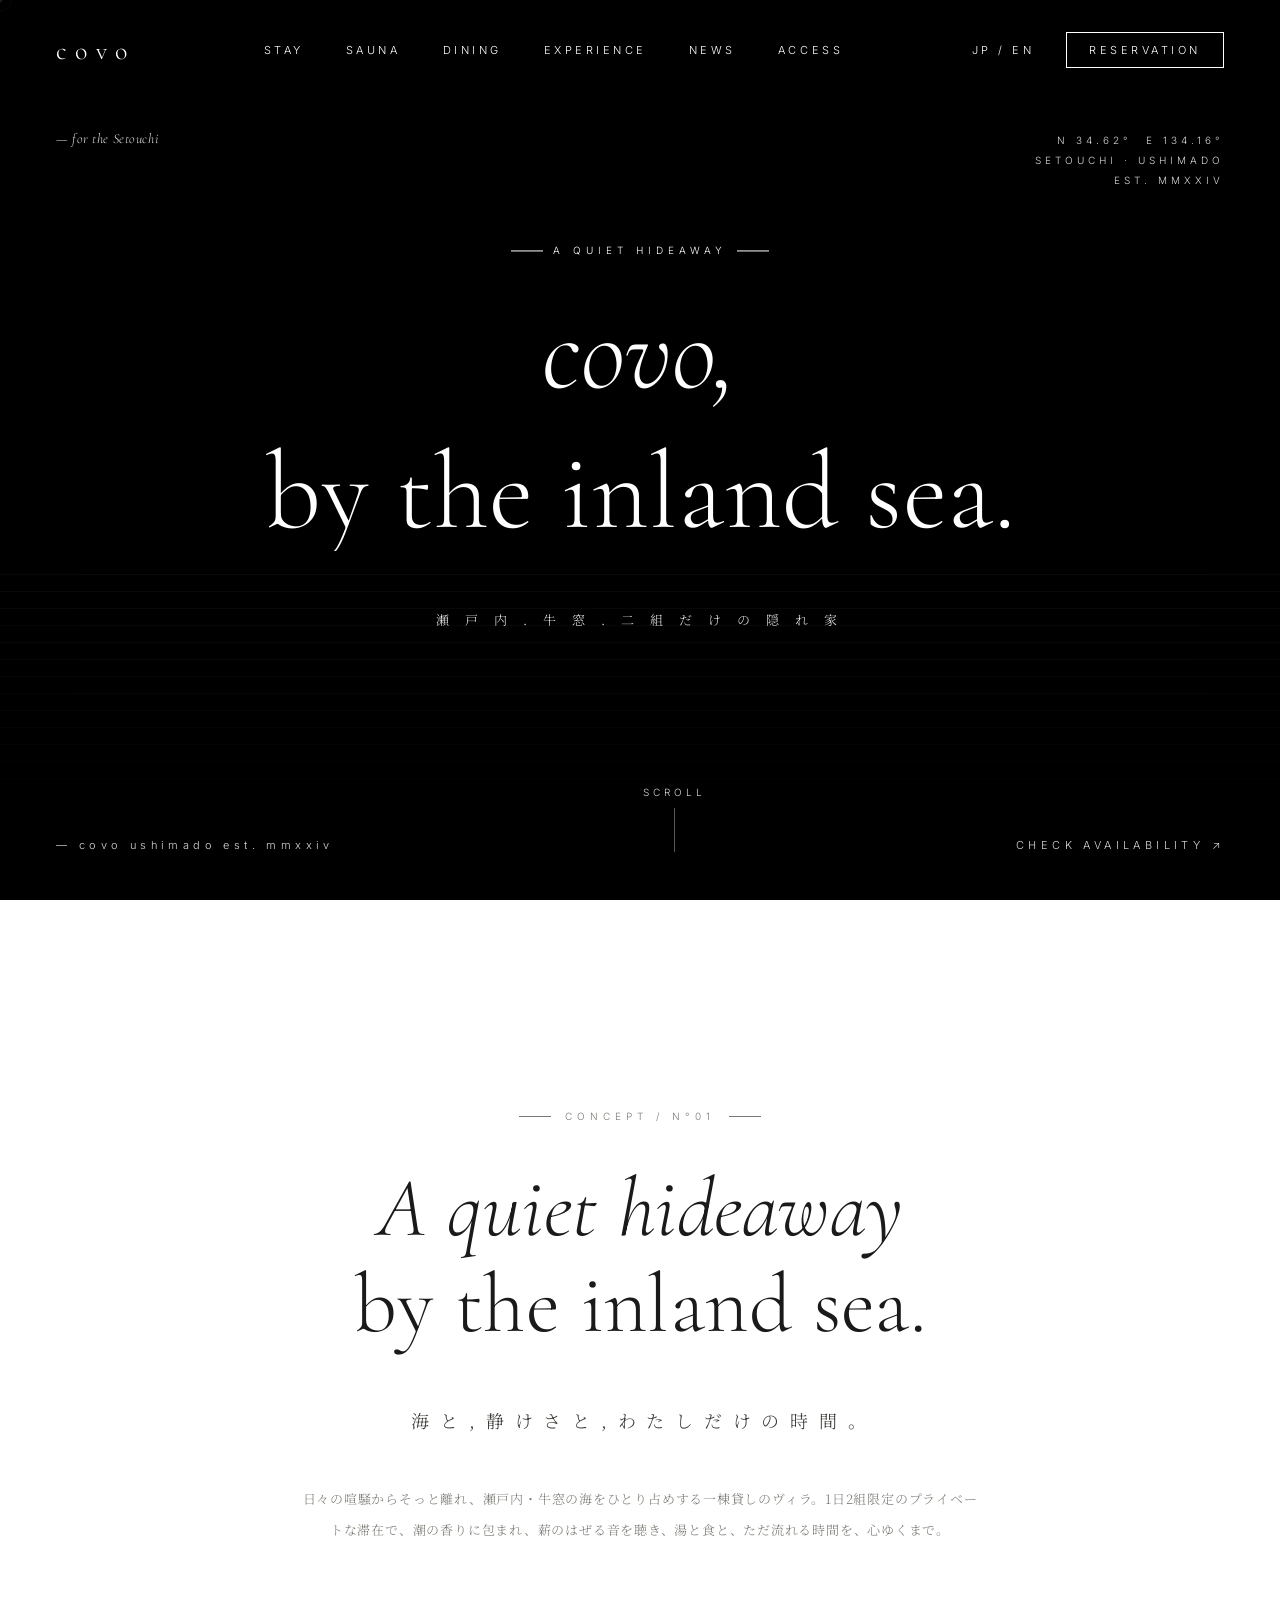
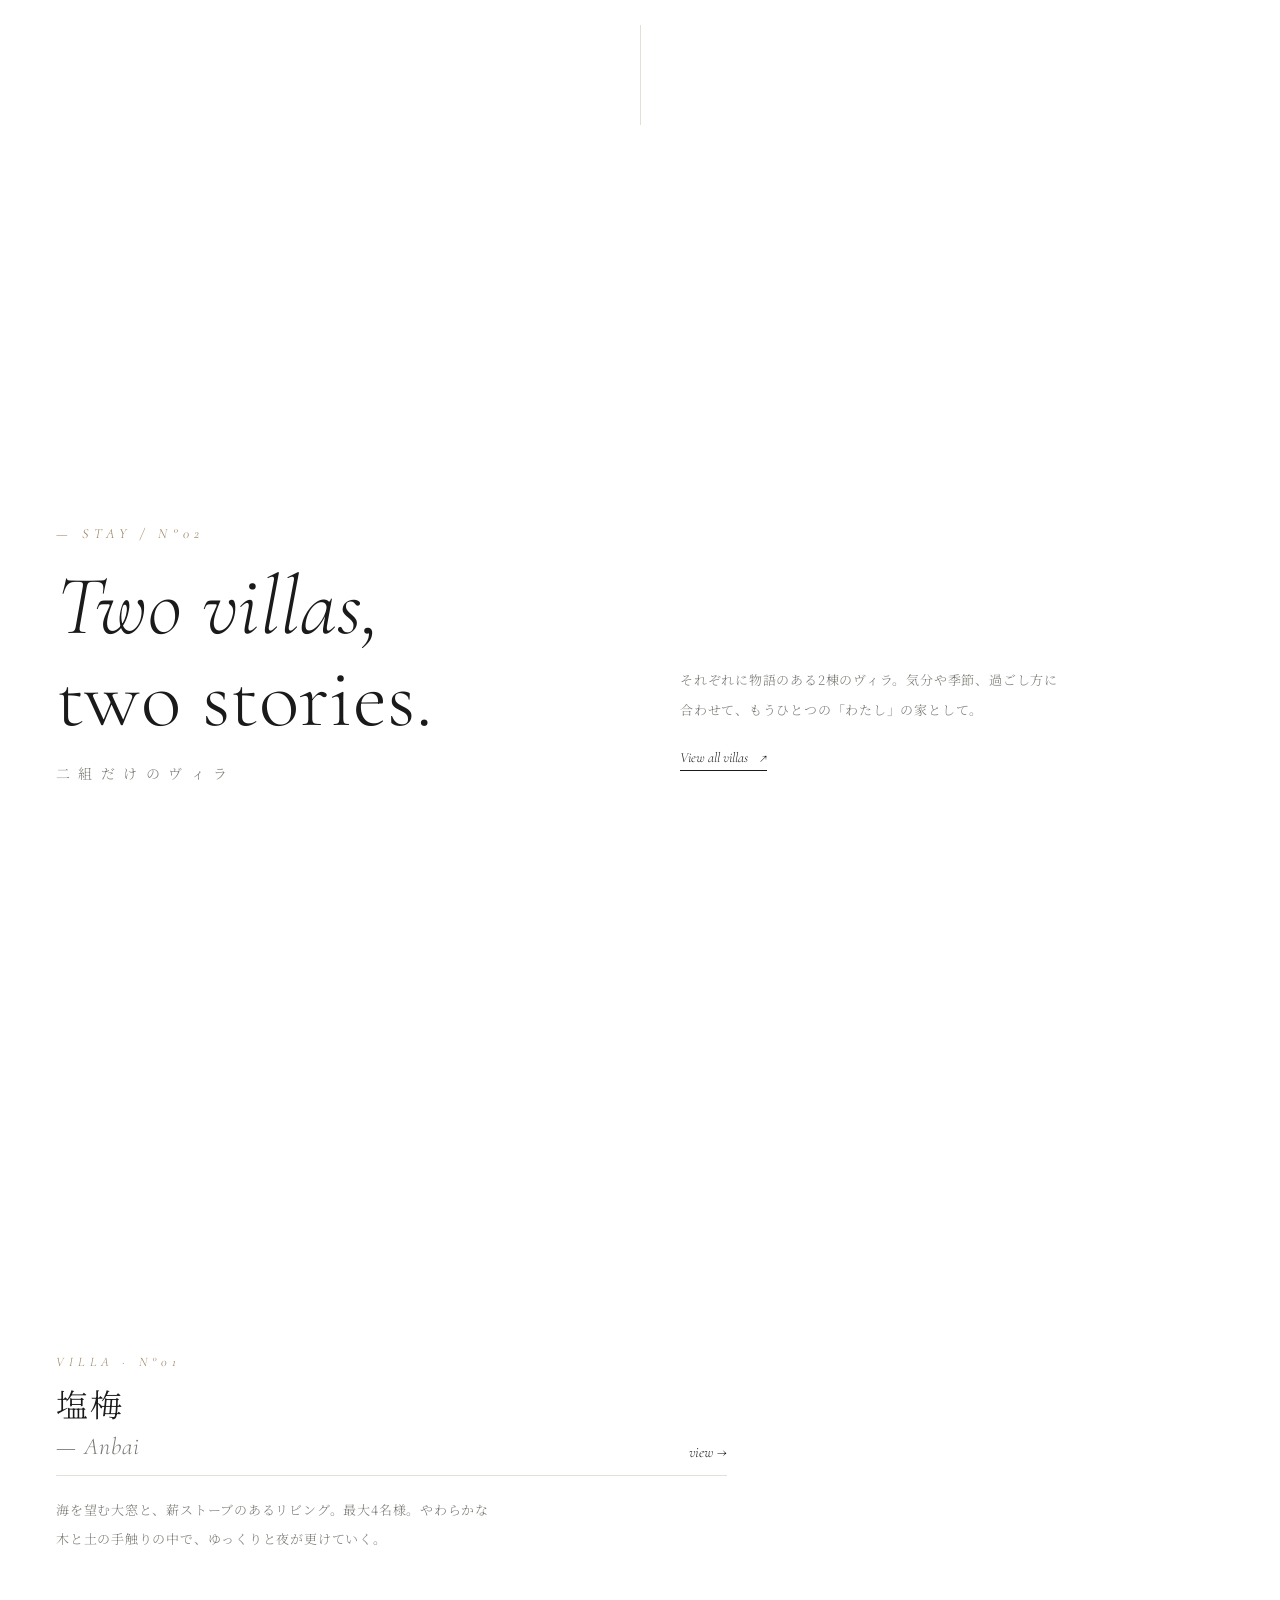
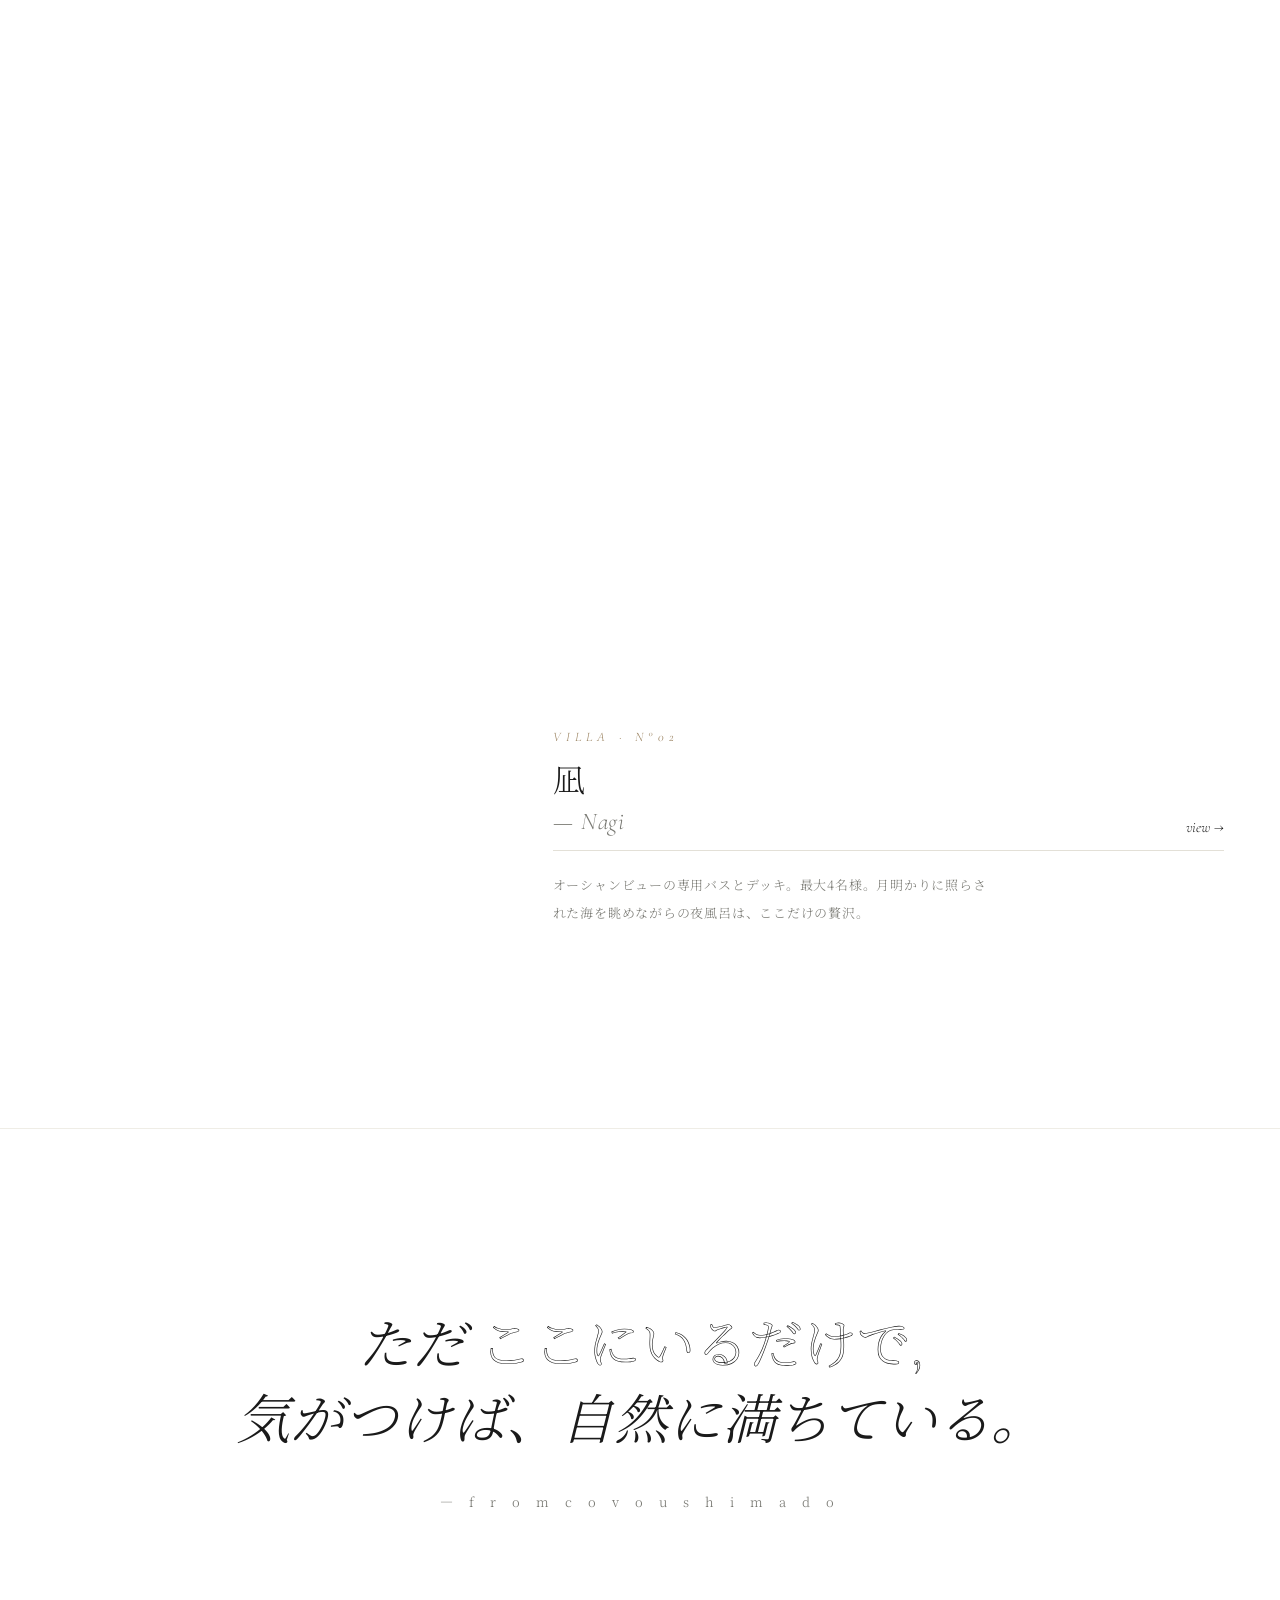
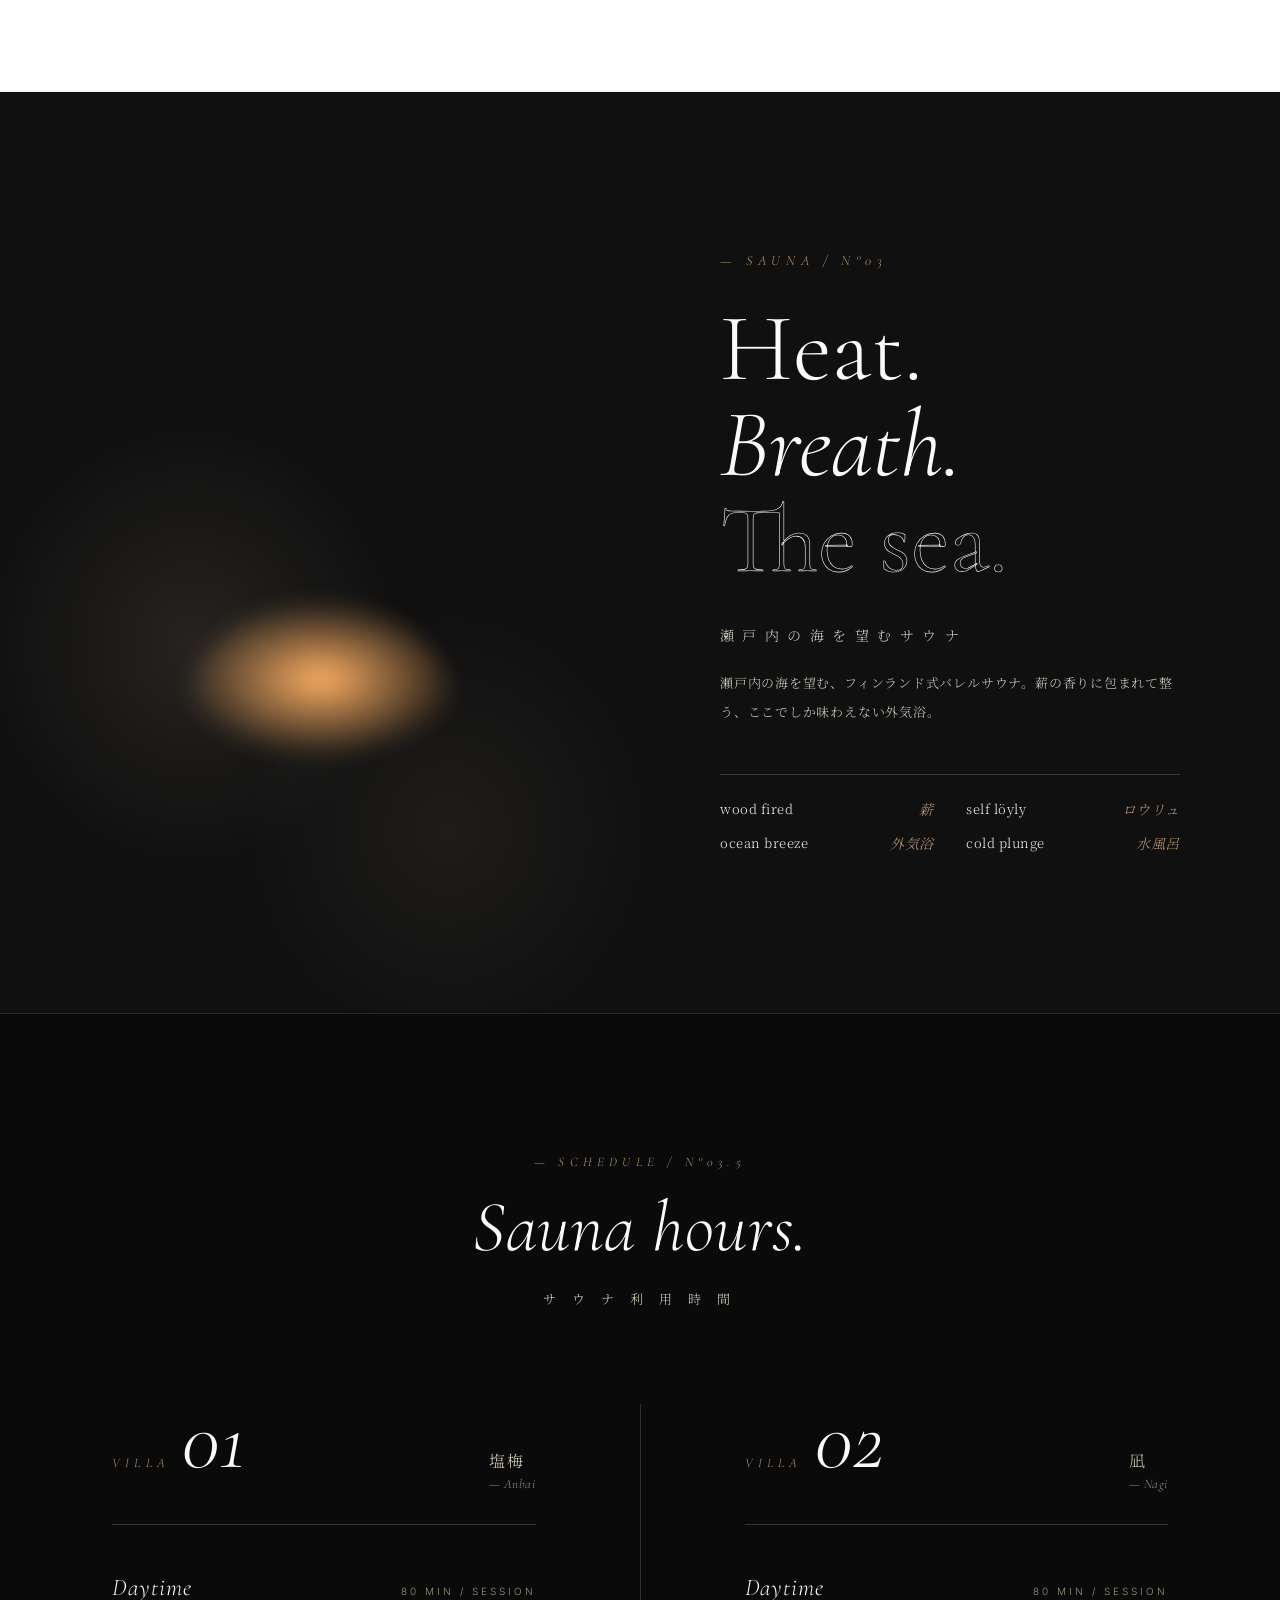
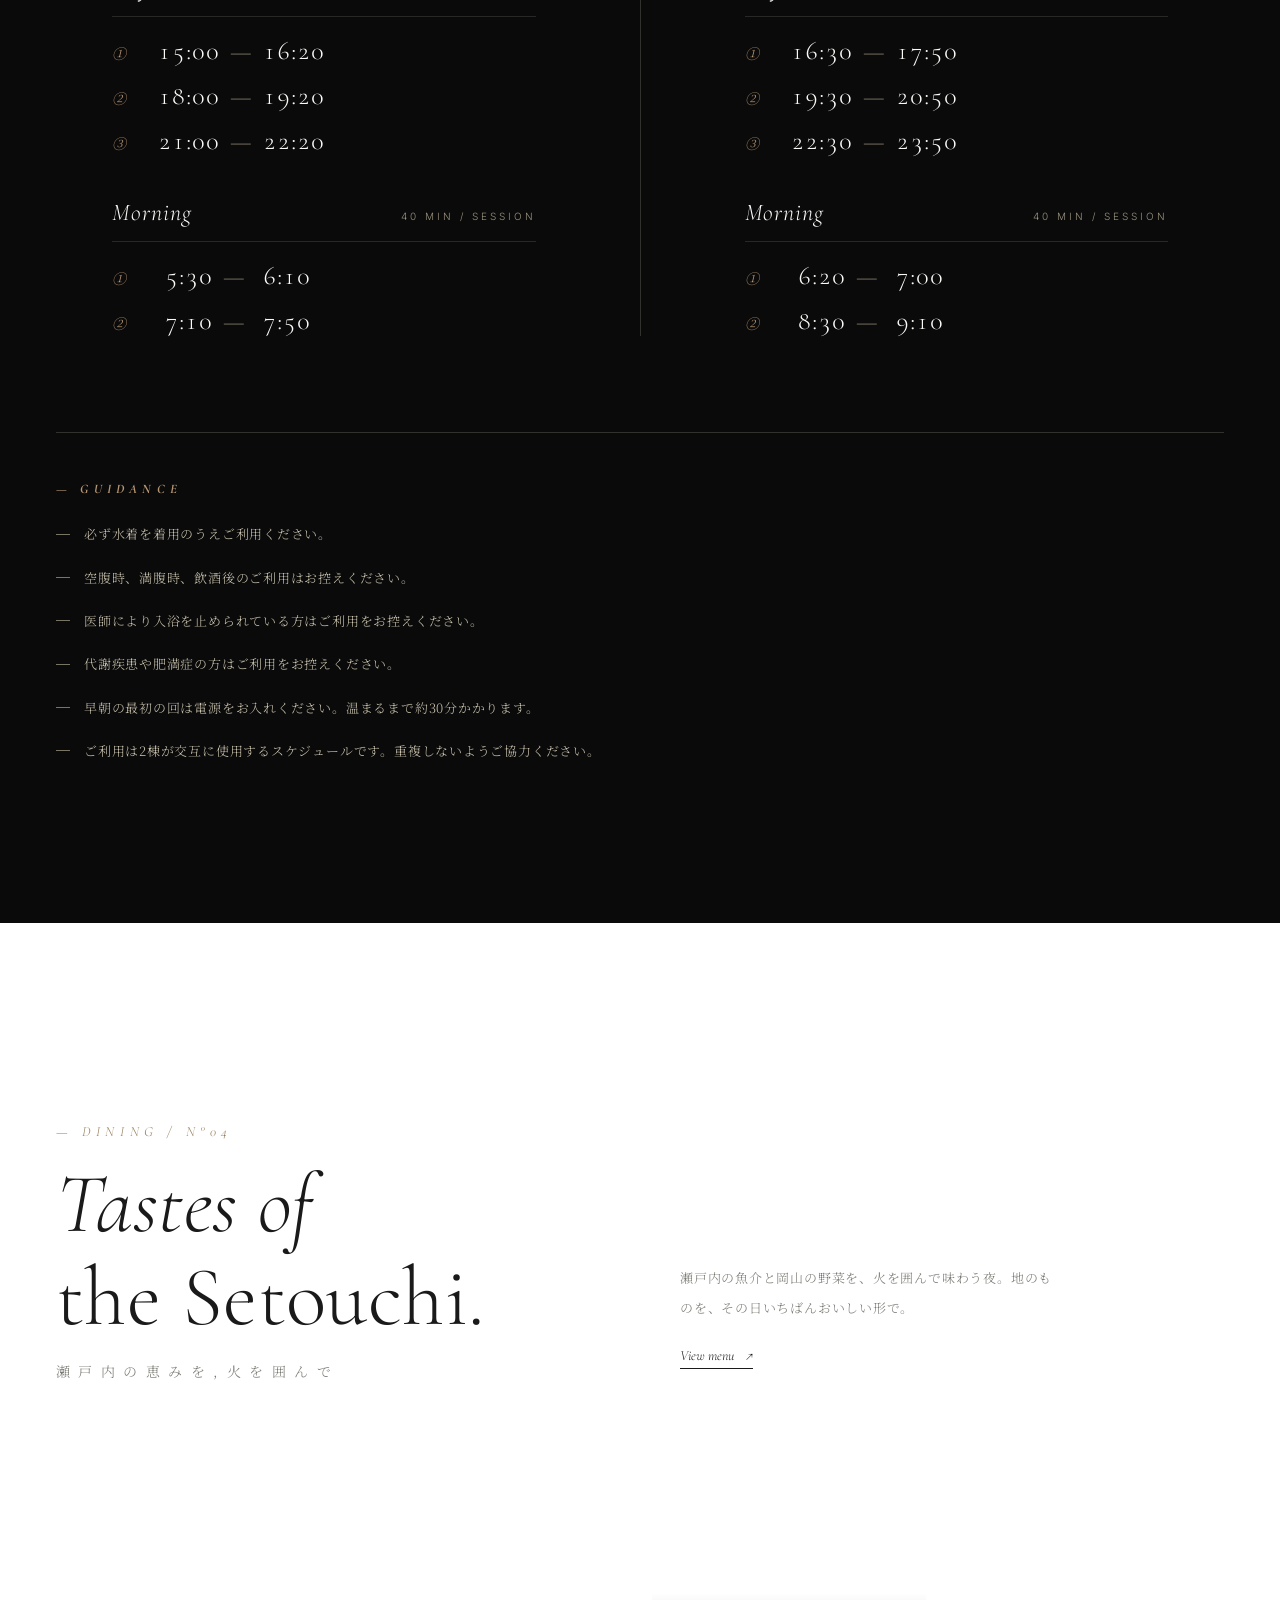
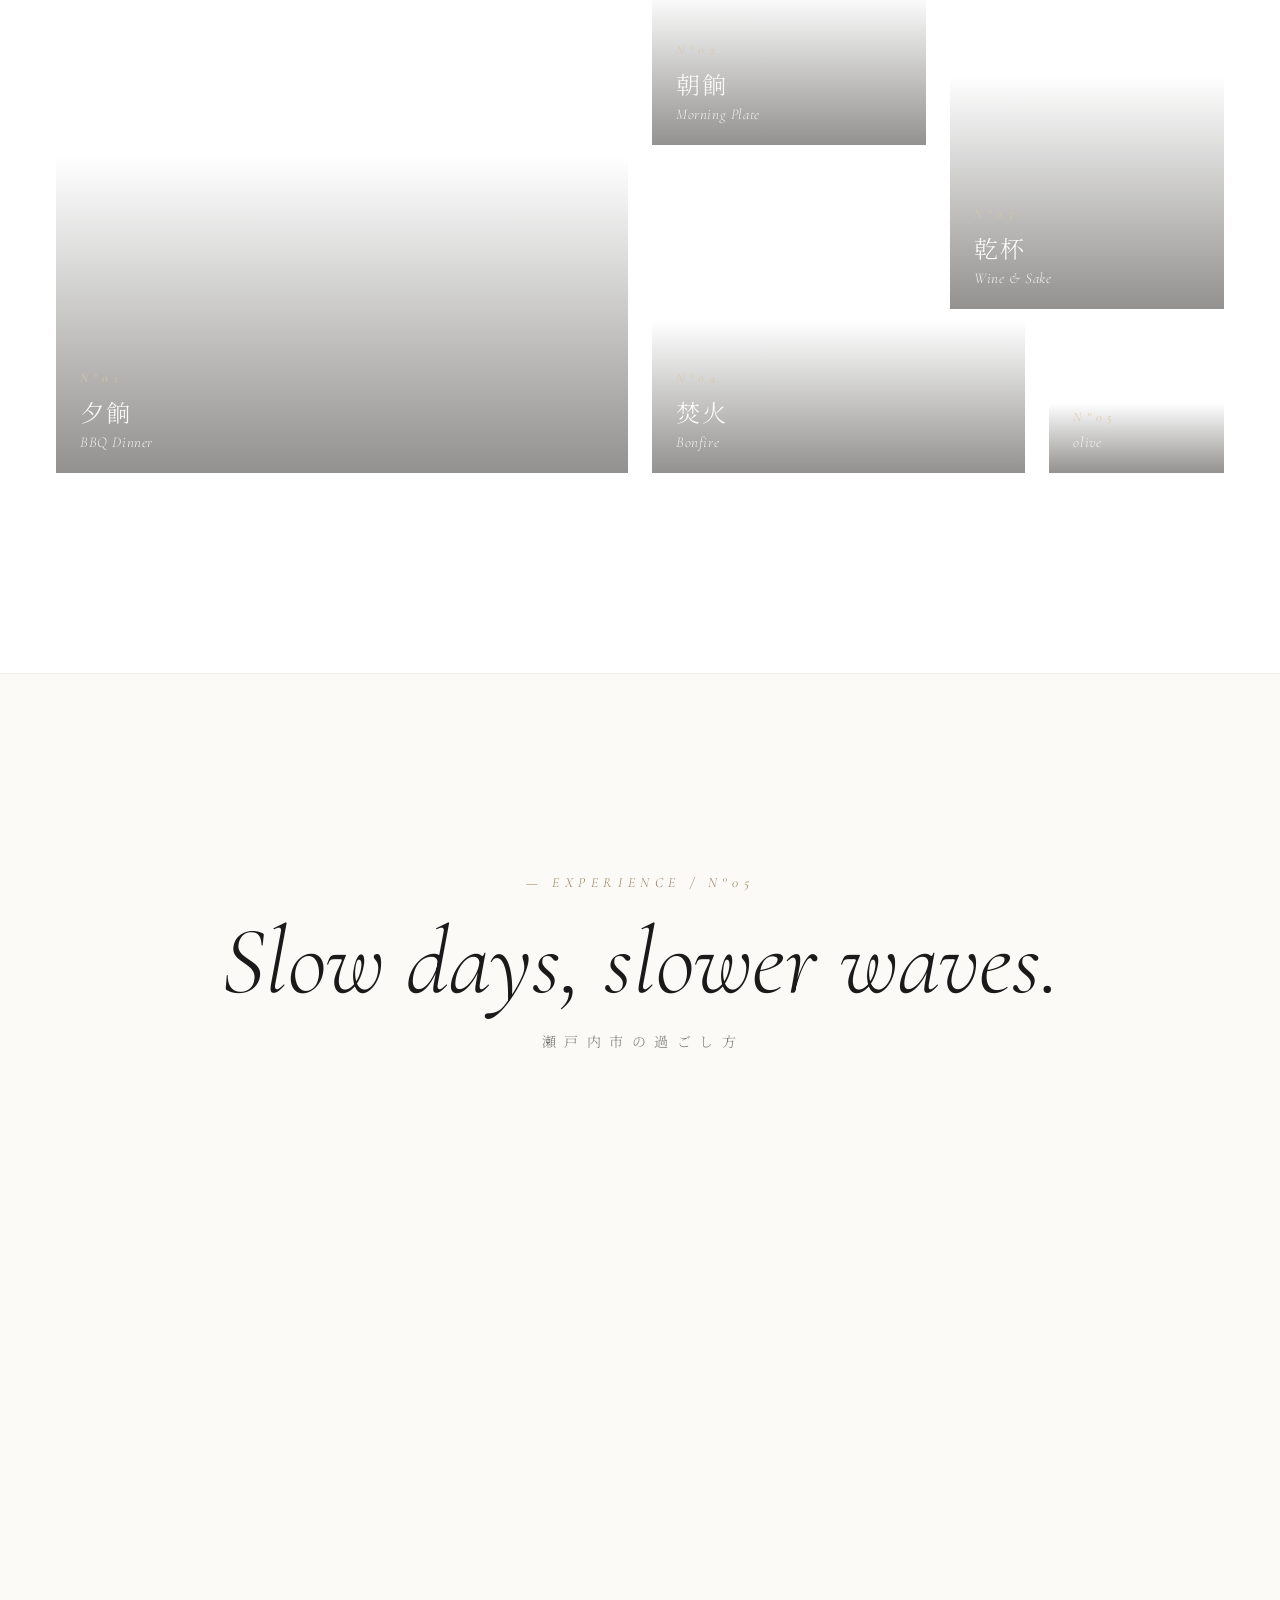
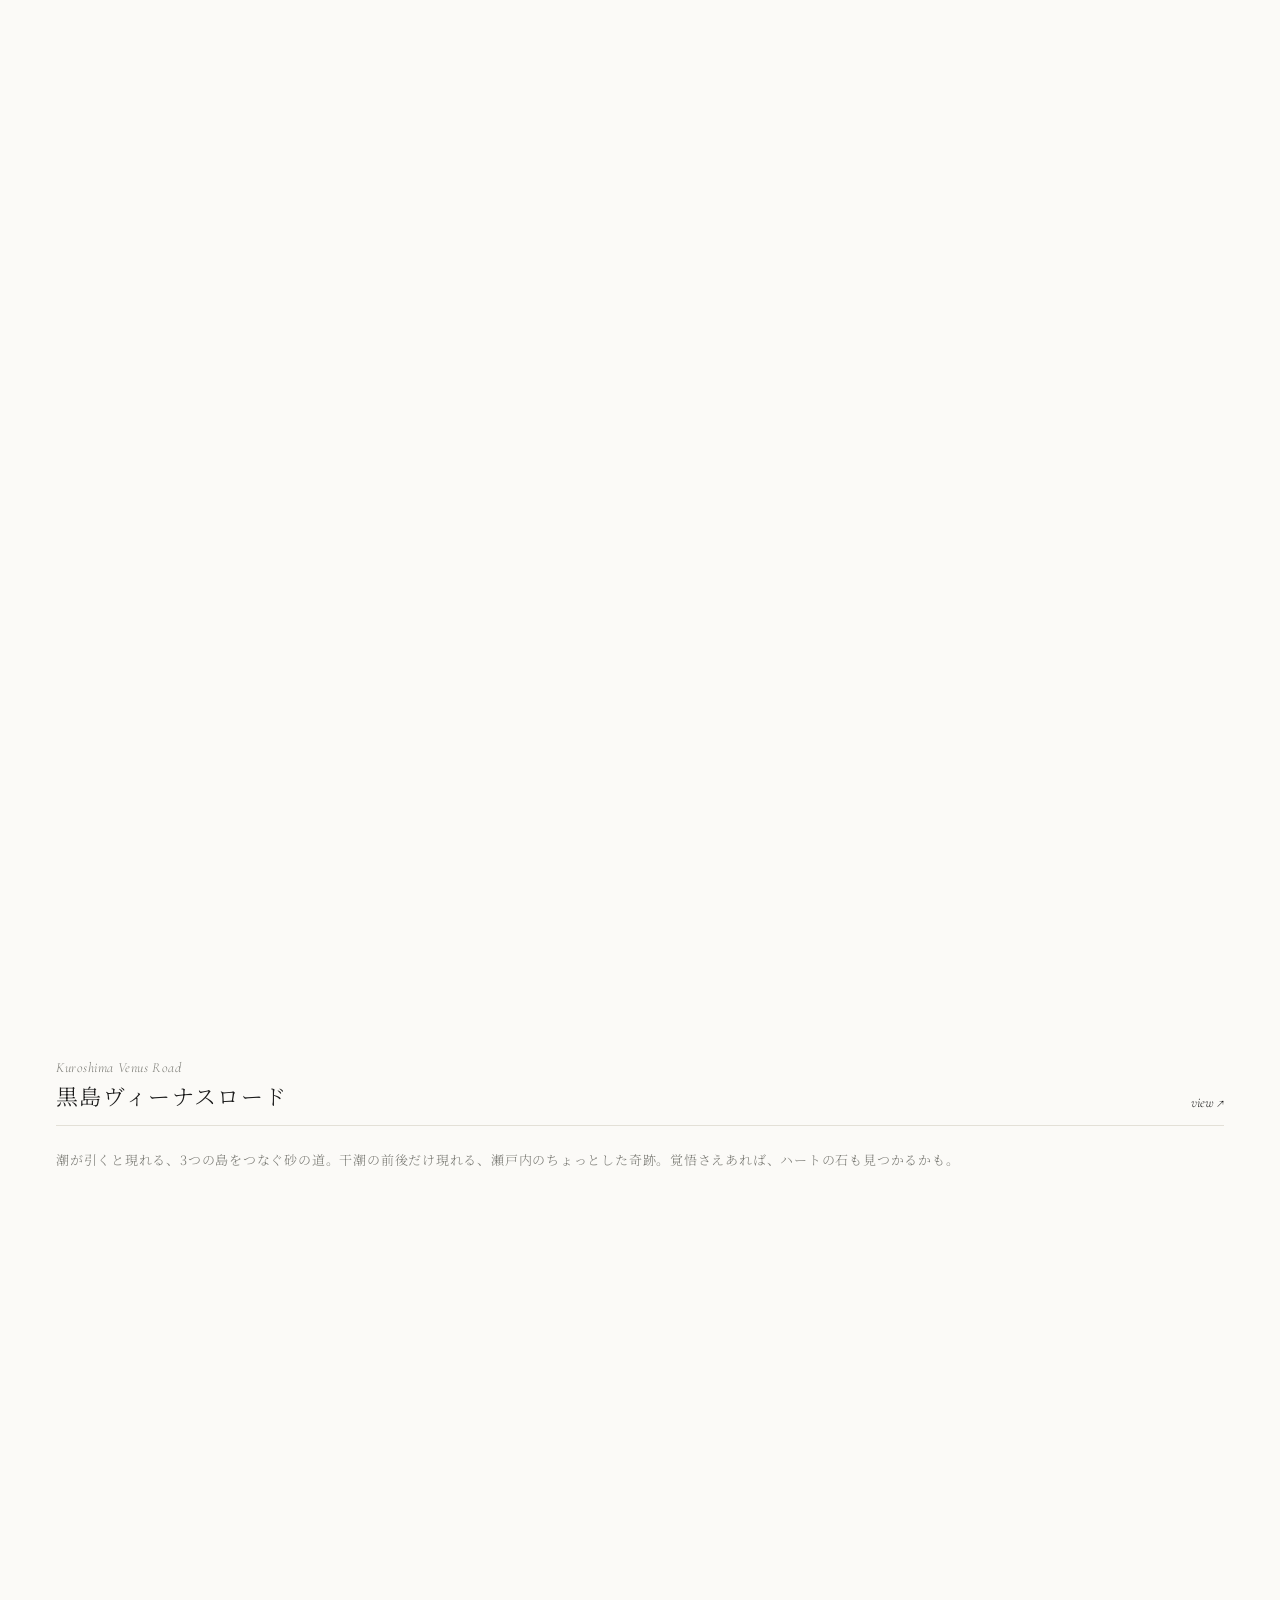
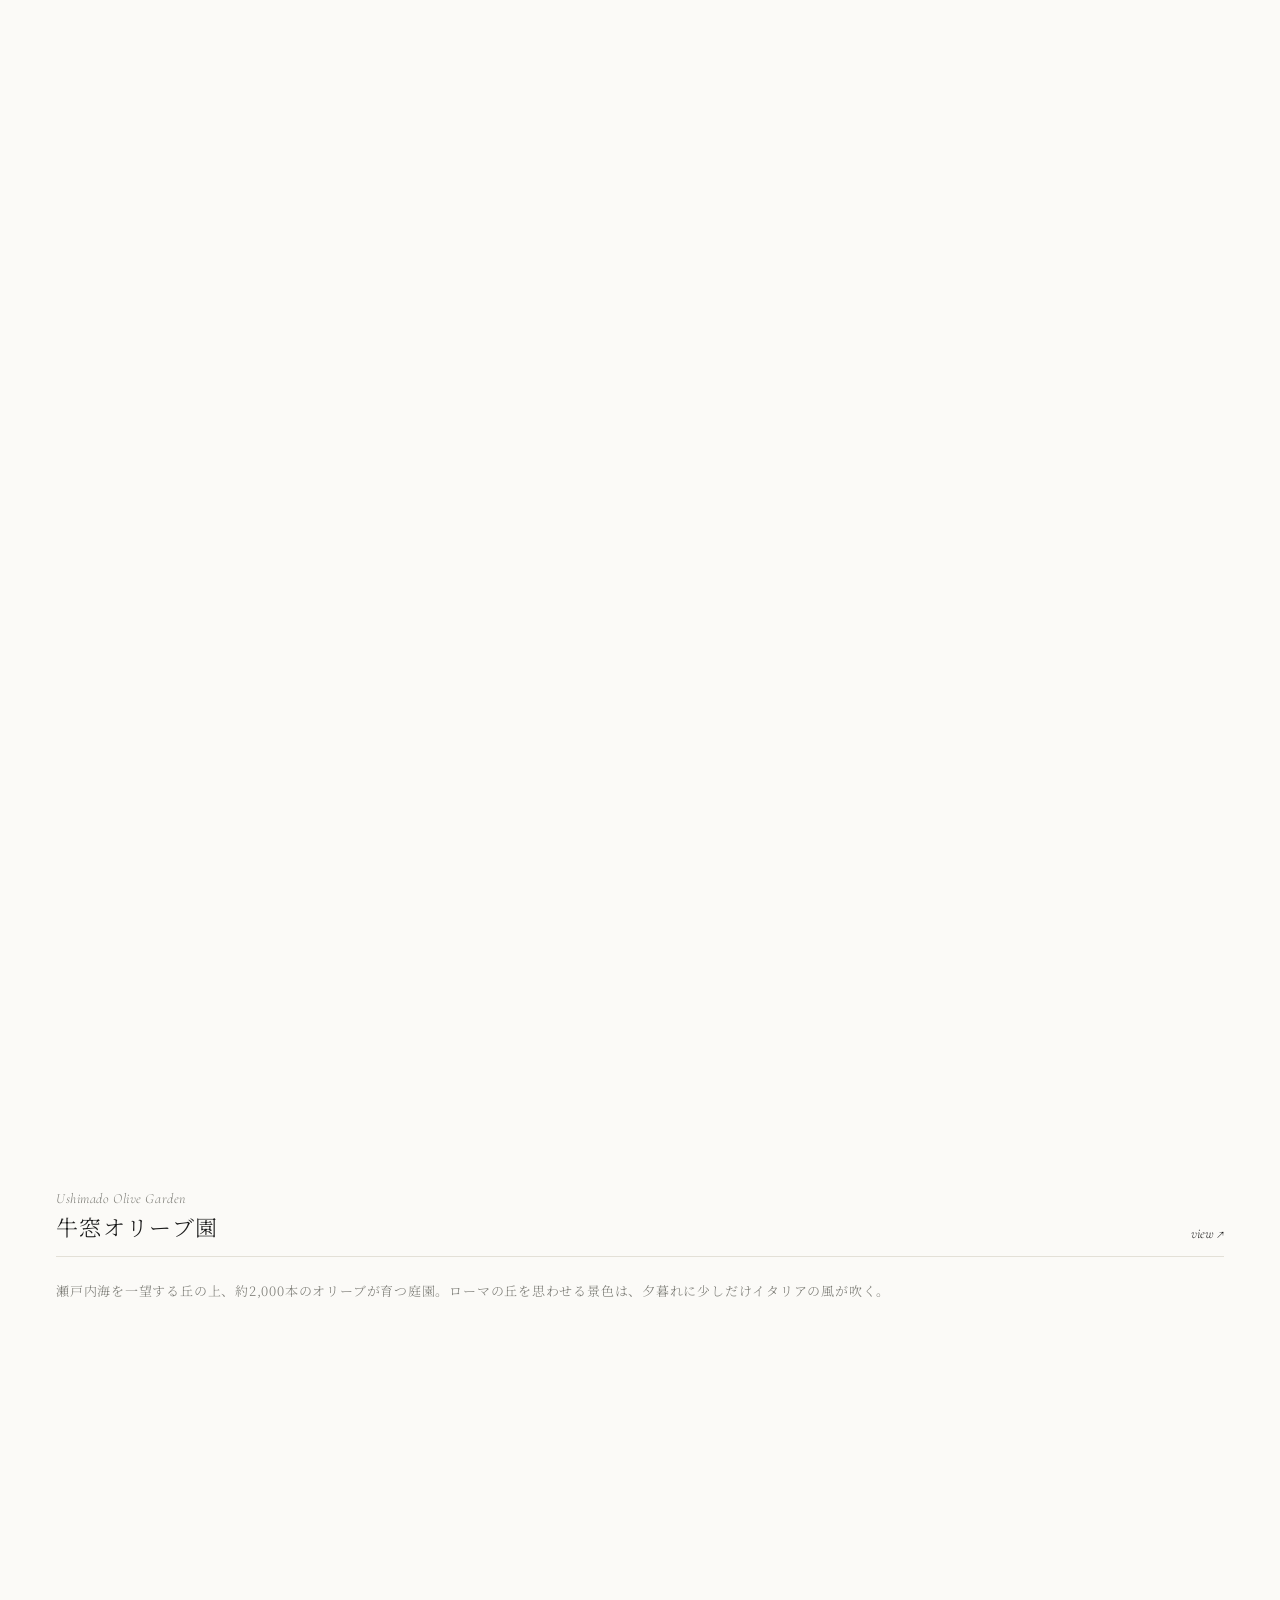
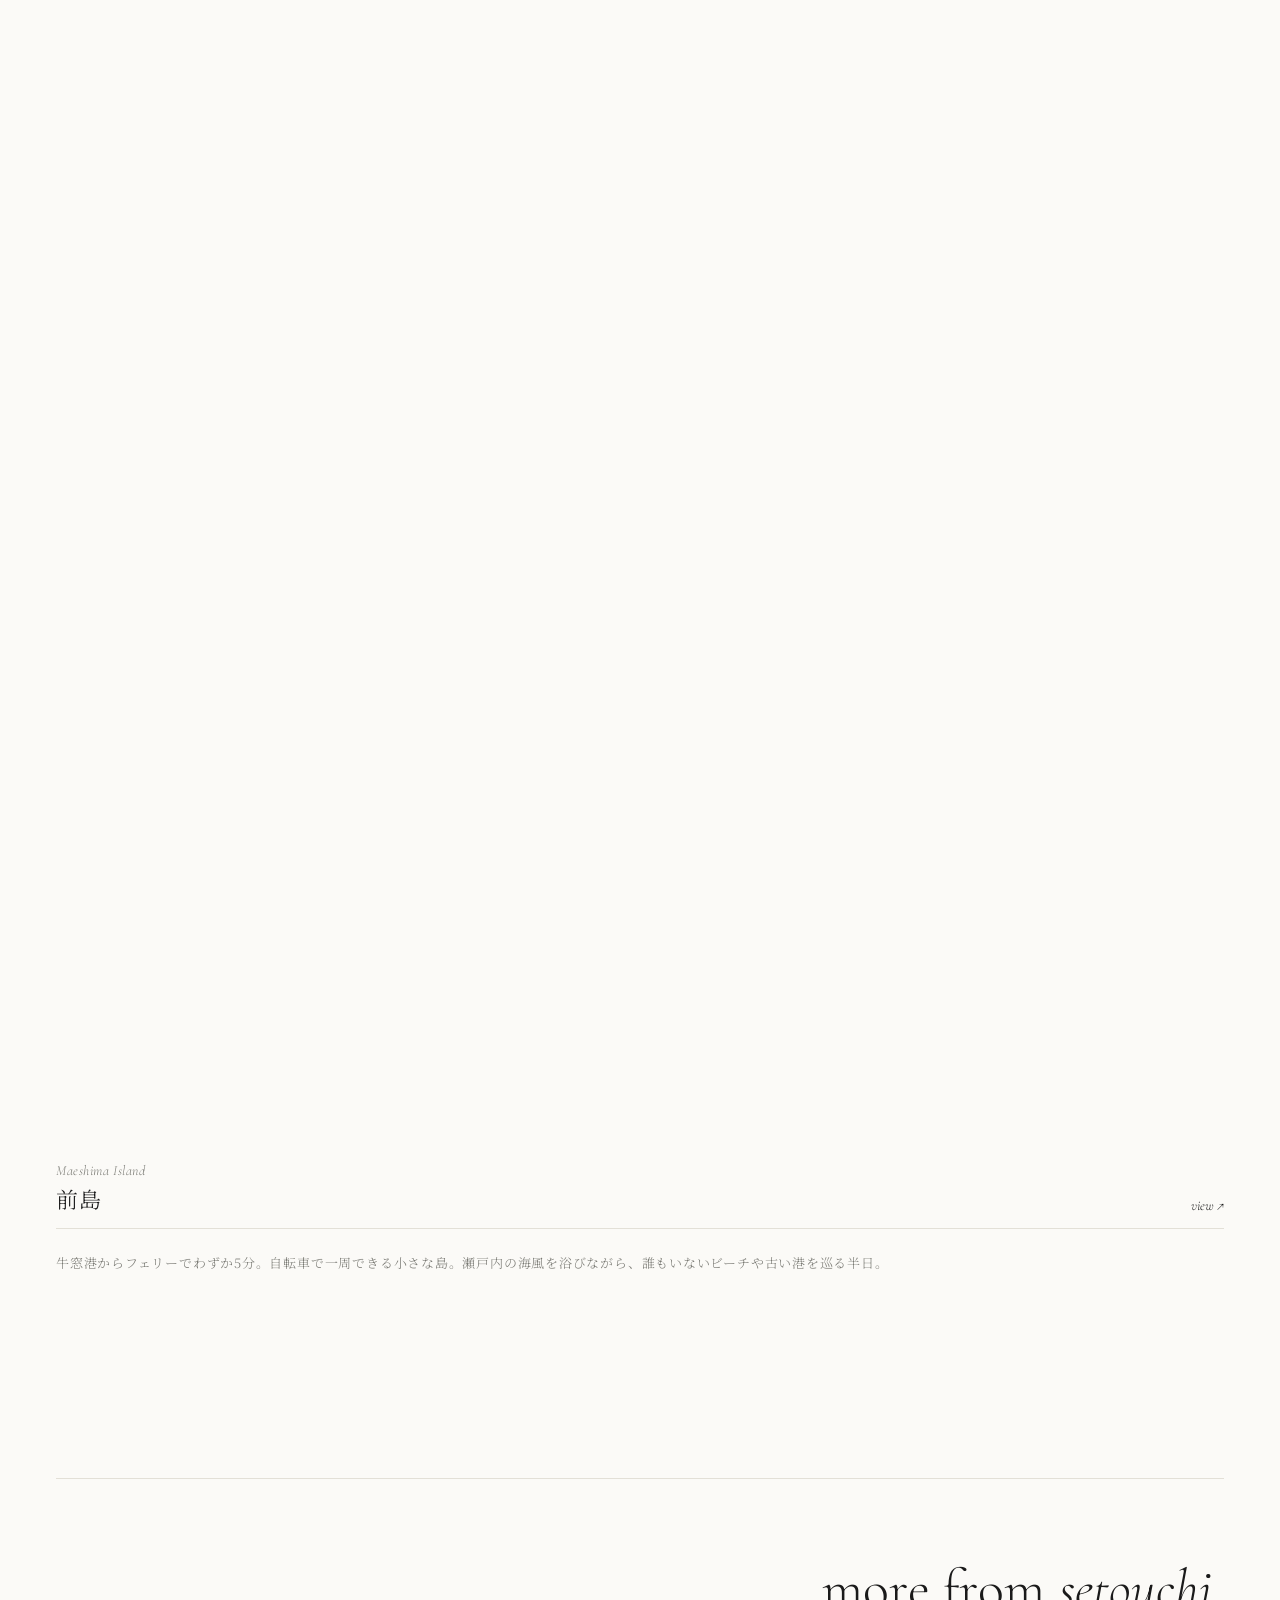
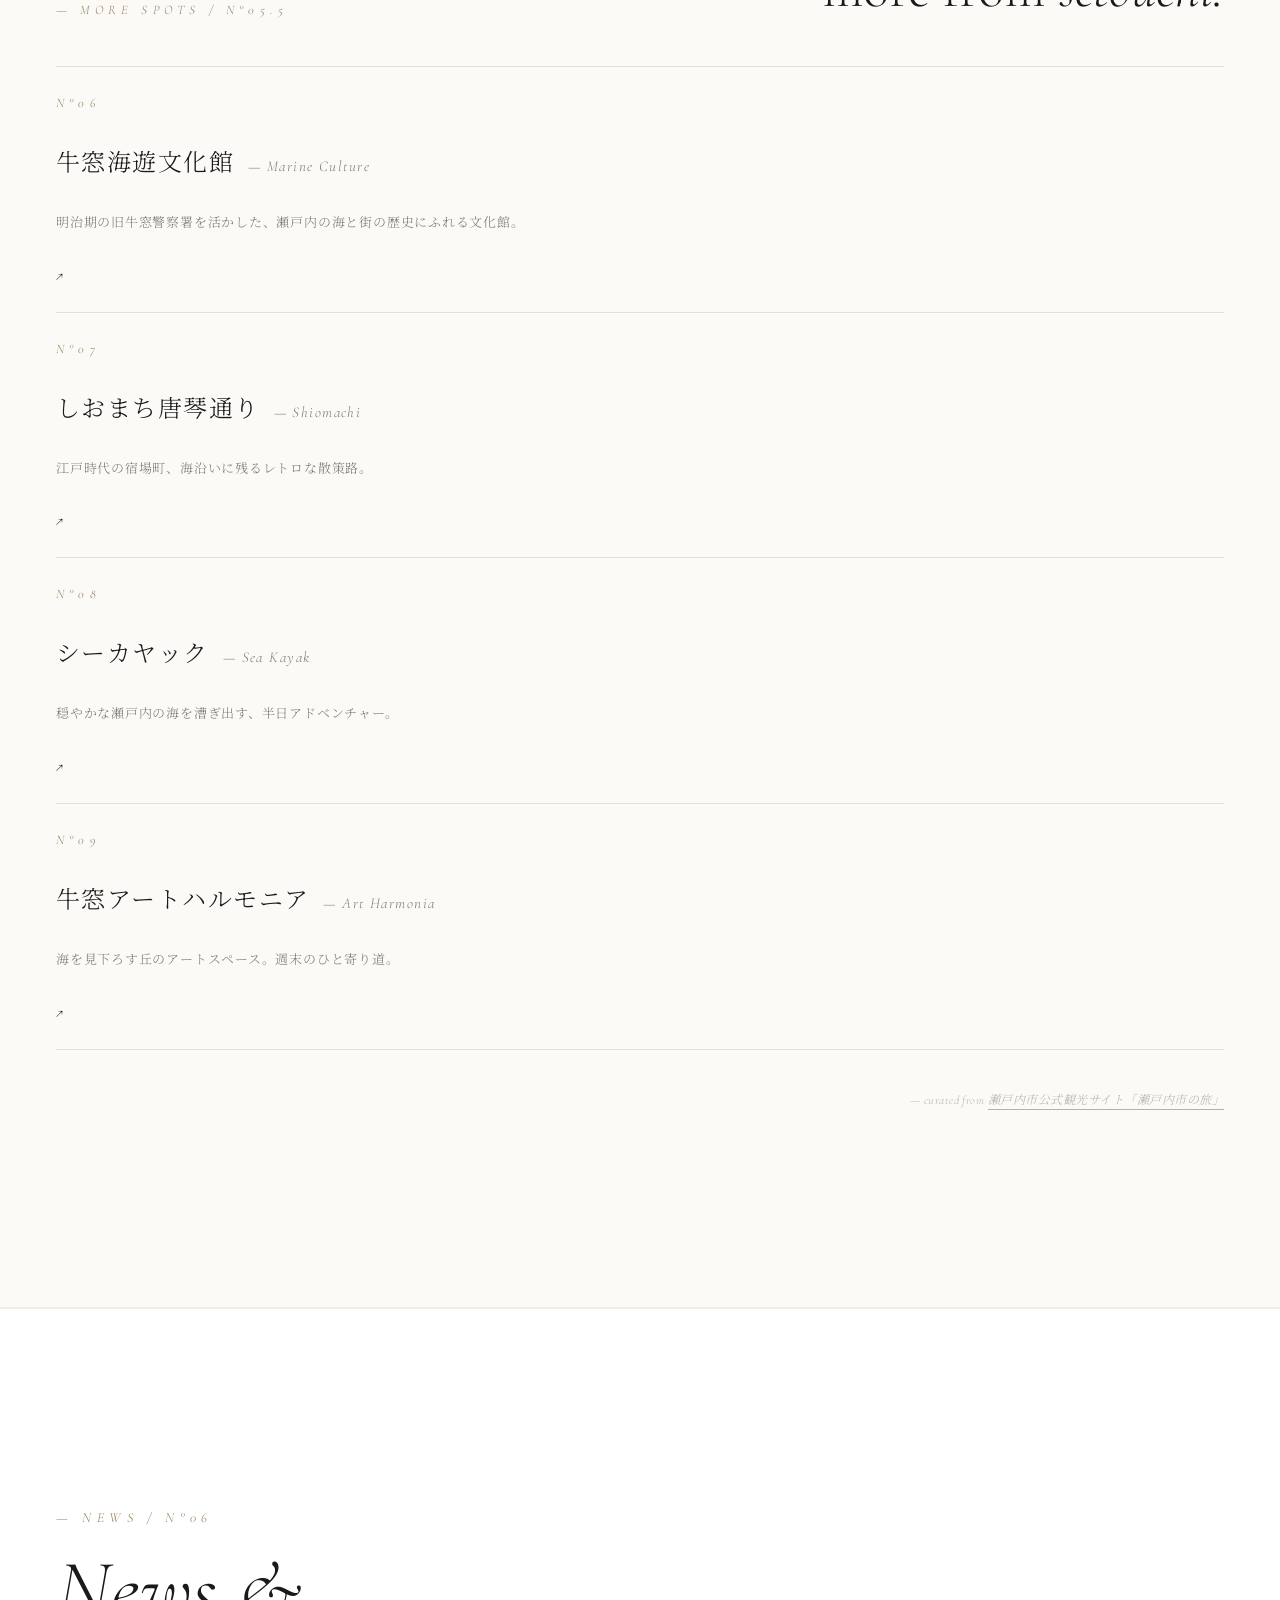
==== commit 1851ab0b: "feat: make mock responsive and mobile-first with sleek drawer navigation" ====
--- a/index.html
+++ b/index.html
@@ -2,8 +2,9 @@
 <html lang="ja">
 <head>
 <meta charset="UTF-8" />
+<meta name="viewport" content="width=device-width, initial-scale=1.0" />
+<meta name="robots" content="noindex,nofollow" />
 <title>covo ushimado — white mock</title>
-<meta name="viewport" content="width=1440" />
 <link href="https://fonts.googleapis.com/css2?family=Cormorant+Garamond:ital,wght@0,300;0,400;1,300;1,400&family=Noto+Serif+JP:wght@200;300;400;500&family=Inter:wght@200;300;400;500&display=swap" rel="stylesheet">
 <link rel="stylesheet" href="style.css" />
 </head>
@@ -35,8 +36,28 @@
   <div class="right">
     <span>JP / EN</span>
     <a class="booknow" href="#cta">RESERVATION</a>
+    <button class="menu-toggle" id="menuToggle" aria-label="Menu">
+      <span></span>
+      <span></span>
+    </button>
   </div>
 </nav>
+
+<!-- Mobile Navigation Drawer -->
+<div class="mobile-drawer" id="mobileDrawer">
+  <div class="drawer-nav">
+    <a href="#stay">STAY</a>
+    <a href="#sauna">SAUNA</a>
+    <a href="#dining">DINING</a>
+    <a href="#exp">EXPERIENCE</a>
+    <a href="#news">NEWS</a>
+    <a href="#access">ACCESS</a>
+  </div>
+  <div class="drawer-foot">
+    <span>JP / EN</span>
+    <a class="drawer-book" href="#cta">RESERVATION</a>
+  </div>
+</div>
 
 <!-- HERO -->
 <section class="hero" id="hero-sentinel">
--- a/style.css
+++ b/style.css
@@ -15,38 +15,127 @@
 }
 *{margin:0;padding:0;box-sizing:border-box;}
 html,body{background:var(--white);color:var(--ink);font-family:var(--sans);overflow-x:hidden;-webkit-font-smoothing:antialiased;font-weight:300;}
-body{cursor:none;}
 a{color:inherit;text-decoration:none;}
 img{display:block;max-width:100%;}
 
 /* ============ Cursor ============ */
-.cursor{position:fixed;width:5px;height:5px;border-radius:50%;background:var(--ink);
-  top:0;left:0;transform:translate(-50%,-50%);pointer-events:none;z-index:999;
-  transition:width .4s ease,height .4s ease,background .25s,opacity .25s;}
-.cursor.big{width:48px;height:48px;background:var(--ink);opacity:.85;mix-blend-mode:difference;}
-.cursor-ring{position:fixed;width:24px;height:24px;border:0.5px solid var(--ink);border-radius:50%;
-  top:0;left:0;transform:translate(-50%,-50%);pointer-events:none;z-index:998;opacity:.35;}
+.cursor, .cursor-ring { display: none; }
+body { cursor: auto; }
 
 /* ============ Topbar ============ */
-.topbar{position:fixed;top:0;left:0;right:0;z-index:50;padding:32px 56px;
+.topbar{position:fixed;top:0;left:0;right:0;z-index:50;padding:20px 24px;
   display:flex;align-items:center;justify-content:space-between;color:var(--ink);
   transition:color .4s, background .4s, border .4s;}
 .topbar.on-dark{color:#FFF;}
-.topbar .logo{font-family:var(--serif);font-weight:300;font-size:30px;letter-spacing:.32em;text-transform:lowercase;}
-.topbar .nav{display:flex;gap:42px;font-size:11px;letter-spacing:.32em;font-weight:300;}
-.topbar .nav a{position:relative;}
-.topbar .nav a::after{content:"";position:absolute;left:0;right:0;bottom:-6px;height:0.5px;background:currentColor;
-  transform:scaleX(0);transform-origin:right;transition:transform .8s cubic-bezier(.7,0,.15,1);}
-.topbar .nav a:hover::after{transform:scaleX(1);transform-origin:left;}
-.topbar .right{display:flex;align-items:center;gap:32px;font-size:11px;letter-spacing:.32em;}
-.topbar .booknow{padding:10px 22px;border:0.5px solid currentColor;font-weight:300;transition:background .4s,color .4s;}
-
-/* ============ Hero — full-bleed photo, small text overlay ============ */
-.hero{position:relative;height:100vh;min-height:840px;overflow:hidden;color:#fff;background:#000;}
+.topbar .logo{font-family:var(--serif);font-weight:300;font-size:26px;letter-spacing:.32em;text-transform:lowercase;z-index:100;}
+.topbar .nav{display:none;}
+.topbar .right{display:flex;align-items:center;gap:20px;}
+.topbar .right span{display:none;}
+.topbar .booknow{display:none;}
+
+/* Hamburger Toggle Button */
+.menu-toggle {
+  display: flex;
+  flex-direction: column;
+  justify-content: space-between;
+  width: 24px;
+  height: 12px;
+  background: none;
+  border: none;
+  cursor: pointer;
+  padding: 0;
+  z-index: 100;
+  color: inherit;
+}
+.menu-toggle span {
+  width: 100%;
+  height: 1px;
+  background-color: currentColor;
+  transition: transform .3s ease, background-color .3s ease;
+}
+.menu-active .menu-toggle span:first-child {
+  transform: translateY(5.5px) rotate(45deg);
+}
+.menu-active .menu-toggle span:last-child {
+  transform: translateY(-5.5px) rotate(-45deg);
+}
+
+/* ============ Mobile Navigation Drawer ============ */
+.mobile-drawer {
+  position: fixed;
+  inset: 0;
+  z-index: 45;
+  background: rgba(251, 250, 247, 0.96);
+  backdrop-filter: blur(20px);
+  -webkit-backdrop-filter: blur(20px);
+  display: flex;
+  flex-direction: column;
+  justify-content: center;
+  padding: 80px 32px;
+  opacity: 0;
+  pointer-events: none;
+  transition: opacity 0.5s cubic-bezier(0.2, 0.8, 0.2, 1);
+}
+.menu-active .mobile-drawer {
+  opacity: 1;
+  pointer-events: auto;
+}
+.drawer-nav {
+  display: flex;
+  flex-direction: column;
+  gap: 24px;
+  margin-bottom: 48px;
+}
+.drawer-nav a {
+  font-family: var(--serif);
+  font-size: 32px;
+  font-weight: 300;
+  letter-spacing: 0.1em;
+  color: var(--ink);
+  opacity: 0;
+  transform: translateY(20px);
+  transition: opacity 0.5s ease, transform 0.5s ease;
+}
+.menu-active .drawer-nav a {
+  opacity: 1;
+  transform: translateY(0);
+}
+.menu-active .drawer-nav a:nth-child(1) { transition-delay: 0.05s; }
+.menu-active .drawer-nav a:nth-child(2) { transition-delay: 0.1s; }
+.menu-active .drawer-nav a:nth-child(3) { transition-delay: 0.15s; }
+.menu-active .drawer-nav a:nth-child(4) { transition-delay: 0.2s; }
+.menu-active .drawer-nav a:nth-child(5) { transition-delay: 0.25s; }
+.menu-active .drawer-nav a:nth-child(6) { transition-delay: 0.3s; }
+
+.drawer-foot {
+  display: flex;
+  flex-direction: column;
+  gap: 20px;
+  border-top: 0.5px solid var(--line);
+  padding-top: 24px;
+}
+.drawer-foot span {
+  font-size: 10px;
+  letter-spacing: 0.3em;
+  color: var(--ink-3);
+}
+.drawer-book {
+  display: inline-block;
+  padding: 14px 28px;
+  border: 0.5px solid var(--ink);
+  font-size: 10px;
+  letter-spacing: 0.3em;
+  text-align: center;
+  font-weight: 300;
+  color: var(--ink);
+  transition: background 0.4s, color 0.4s;
+}
+
+/* ============ Hero ============ */
+.hero{position:relative;height:100vh;min-height:640px;overflow:hidden;color:#fff;background:#000;}
 .hero .img{position:absolute;inset:0;
   background:url('https://covo-ushimado.com/wp-content/uploads/2024/06/名称未設定のアートワーク14-scaled.webp') no-repeat center center/cover;}
 .hero .img::before{display:none;}
-@keyframes bob{50%{transform:translate(-50%,-12px);}}
 .hero .img::after{display:none;}
 .hero .ripple{position:absolute;left:0;right:0;top:62%;bottom:0;
   background:repeating-linear-gradient(180deg,rgba(255,255,255,0) 0 16px,rgba(255,255,255,.04) 16px 17px);
@@ -54,59 +143,52 @@
 .hero .vignette{position:absolute;inset:0;
   background:radial-gradient(ellipse at center,rgba(0,0,0,0) 50%,rgba(0,0,0,.18) 100%);}
 
-.hero-top{position:absolute;top:130px;left:56px;right:56px;display:flex;justify-content:space-between;align-items:start;}
-.hero-top .meta{font-family:var(--serif);font-style:italic;font-weight:300;font-size:14px;letter-spacing:.04em;opacity:.9;}
-.hero-top .stamp{font-size:10px;letter-spacing:.4em;line-height:2;text-align:right;opacity:.85;font-weight:300;}
-
-.hero-mid{position:absolute;left:56px;right:56px;top:50%;transform:translateY(-50%);text-align:center;}
-.hero-mid .eyebrow{display:inline-flex;align-items:center;gap:14px;font-size:10px;letter-spacing:.5em;font-weight:300;}
-.hero-mid .eyebrow::before,.hero-mid .eyebrow::after{content:"";width:32px;height:0.5px;background:currentColor;}
-.hero-mid h1{font-family:var(--serif);font-weight:300;font-size:110px;line-height:1.06;letter-spacing:.005em;margin-top:38px;}
+.hero-top{position:absolute;top:100px;left:24px;right:24px;display:flex;flex-direction:column;gap:12px;}
+.hero-top .meta{font-family:var(--serif);font-style:italic;font-weight:300;font-size:12px;letter-spacing:.04em;opacity:.9;}
+.hero-top .stamp{font-size:9px;letter-spacing:.3em;line-height:1.6;text-align:left;opacity:.85;font-weight:300;}
+
+.hero-mid{position:absolute;left:24px;right:24px;top:48%;transform:translateY(-50%);text-align:center;}
+.hero-mid .eyebrow{display:inline-flex;align-items:center;gap:10px;font-size:9px;letter-spacing:.4em;font-weight:300;}
+.hero-mid .eyebrow::before,.hero-mid .eyebrow::after{content:"";width:20px;height:0.5px;background:currentColor;}
+.hero-mid h1{font-family:var(--serif);font-weight:300;font-size:42px;line-height:1.15;letter-spacing:.005em;margin-top:24px;}
 .hero-mid h1 em{font-style:italic;font-weight:300;}
 .hero-mid h1 .word{display:inline-block;overflow:hidden;}
 .hero-mid h1 .word > span{display:inline-block;transform:translateY(110%);
   animation:rise 1.8s cubic-bezier(.2,.8,.2,1) forwards;}
 .hero-mid h1 .l2 > span{animation-delay:.25s;}
 @keyframes rise{to{transform:translateY(0);}}
-.hero-mid .jp{margin-top:36px;font-family:var(--jp);font-weight:300;font-size:13px;letter-spacing:.5em;opacity:.9;}
-
-.hero-bot{position:absolute;left:56px;right:56px;bottom:48px;display:flex;align-items:end;justify-content:space-between;}
-.hero-bot .scroll{display:flex;flex-direction:column;align-items:center;gap:10px;font-size:10px;letter-spacing:.4em;opacity:.85;}
-.hero-bot .scroll .line{width:1px;height:44px;background:currentColor;overflow:hidden;position:relative;opacity:.4;}
-.hero-bot .scroll .line::after{content:"";position:absolute;inset:0;background:#fff;animation:drip 2.8s ease-in-out infinite;}
-@keyframes drip{0%{transform:translateY(-100%);}55%{transform:translateY(0);}100%{transform:translateY(100%);}}
-.hero-bot .right{text-align:right;font-size:11px;letter-spacing:.4em;font-weight:300;opacity:.85;}
-
-/* ============ Intro (white) ============ */
-.intro{padding:200px 56px 200px;text-align:center;background:var(--white);}
+.hero-mid .jp{margin-top:24px;font-family:var(--jp);font-weight:300;font-size:11px;letter-spacing:.3em;opacity:.9;}
+
+.hero-bot{position:absolute;left:24px;right:24px;bottom:32px;display:flex;align-items:end;justify-content:space-between;gap:20px;}
+.hero-bot .scroll{display:none;}
+.hero-bot .right{font-size:9px;letter-spacing:.3em;font-weight:300;opacity:.85;text-align:left;}
+.hero-bot .right:last-child{text-align:right;}
+
+/* ============ Intro ============ */
+.intro{padding:100px 24px 80px;text-align:center;background:var(--white);}
 .intro .eyebrow{display:inline-flex;align-items:center;gap:14px;font-size:10px;letter-spacing:.5em;color:var(--ink-3);}
-.intro .eyebrow::before,.intro .eyebrow::after{content:"";width:32px;height:0.5px;background:currentColor;}
-.intro h2{font-family:var(--serif);font-weight:300;font-size:84px;line-height:1.15;margin-top:38px;letter-spacing:.005em;color:var(--ink);max-width:1000px;margin-left:auto;margin-right:auto;}
+.intro .eyebrow::before,.intro .eyebrow::after{content:"";width:24px;height:0.5px;background:currentColor;}
+.intro h2{font-family:var(--serif);font-weight:300;font-size:36px;line-height:1.2;margin-top:24px;letter-spacing:.005em;color:var(--ink);}
 .intro h2 em{font-style:italic;}
-.intro .jp{margin-top:48px;font-family:var(--jp);font-weight:300;font-size:18px;line-height:2.2;letter-spacing:.16em;color:var(--ink-2);}
-.intro p{margin-top:42px;font-family:var(--jp);font-weight:300;font-size:13px;line-height:2.4;color:var(--ink-3);max-width:680px;margin-left:auto;margin-right:auto;letter-spacing:.06em;}
-.intro .divider{width:1px;height:100px;background:var(--line);margin:80px auto 0;}
+.intro .jp{margin-top:32px;font-family:var(--jp);font-weight:300;font-size:14px;line-height:1.8;letter-spacing:.12em;color:var(--ink-2);}
+.intro p{margin-top:32px;font-family:var(--jp);font-weight:300;font-size:13px;line-height:2.2;color:var(--ink-3);letter-spacing:.04em;}
+.intro .divider{width:1px;height:60px;background:var(--line);margin:60px auto 0;}
 
 /* ============ Section header style ============ */
-.sec-head{display:grid;grid-template-columns:1fr 1fr;gap:80px;align-items:end;padding:0 0 60px;}
-.sec-head .l-side .num{font-family:var(--serif);font-style:italic;font-size:14px;color:var(--brass);letter-spacing:.4em;margin-bottom:18px;}
-.sec-head .l-side h2{font-family:var(--serif);font-weight:300;font-size:84px;line-height:1.0;color:var(--ink);letter-spacing:.005em;}
+.sec-head{display:flex;flex-direction:column;gap:20px;padding:0 0 40px;}
+.sec-head .l-side .num{font-family:var(--serif);font-style:italic;font-size:12px;color:var(--brass);letter-spacing:.3em;margin-bottom:12px;}
+.sec-head .l-side h2{font-family:var(--serif);font-weight:300;font-size:36px;line-height:1.1;color:var(--ink);letter-spacing:.005em;}
 .sec-head .l-side h2 em{font-style:italic;}
-.sec-head .l-side .jp{margin-top:18px;font-family:var(--jp);font-size:14px;letter-spacing:.16em;color:var(--ink-3);}
-.sec-head .r-side{padding-bottom:12px;}
-.sec-head .r-side p{font-family:var(--jp);font-weight:300;font-size:13px;line-height:2.3;color:var(--ink-3);max-width:380px;letter-spacing:.06em;justify-self:end;}
-.sec-head .r-side .more{margin-top:24px;font-family:var(--serif);font-style:italic;font-size:14px;color:var(--ink);display:inline-flex;align-items:center;gap:12px;border-bottom:0.5px solid var(--ink);padding-bottom:6px;}
-
-/* ============ Stay — full-bleed images, asymmetric ============ */
-.stay{padding:200px 56px 200px;background:var(--white);}
-
-.villa-grid{display:grid;grid-template-columns:repeat(12,1fr);gap:24px;}
-.villa{position:relative;display:block;cursor:none;}
-.villa-a{grid-column:1/8;}
-.villa-b{grid-column:6/13;margin-top:240px;}
+.sec-head .l-side .jp{margin-top:12px;font-family:var(--jp);font-size:13px;letter-spacing:.12em;color:var(--ink-3);}
+.sec-head .r-side p{font-family:var(--jp);font-weight:300;font-size:13px;line-height:2.0;color:var(--ink-3);letter-spacing:.04em;}
+.sec-head .r-side .more{margin-top:16px;font-family:var(--serif);font-style:italic;font-size:13px;color:var(--ink);display:inline-flex;align-items:center;gap:8px;border-bottom:0.5px solid var(--ink);padding-bottom:4px;}
+
+/* ============ Stay ============ */
+.stay{padding:100px 24px;background:var(--white);}
+.villa-grid{display:flex;flex-direction:column;gap:56px;}
+.villa{position:relative;display:block;}
 .villa .ph{aspect-ratio:5/3.6;overflow:hidden;position:relative;}
 .villa .ph .inner{position:absolute;inset:0;transition:transform 1.4s cubic-bezier(.2,.8,.2,1);}
-.villa:hover .ph .inner{transform:scale(1.04);}
 .villa-a .ph .inner{background:url('https://covo-ushimado.com/wp-content/uploads/2024/06/名称未設定のアートワーク4-scaled.webp') no-repeat center center/cover;}
 .villa-a .ph .inner::before{display:none;}
 .villa-a .ph .inner::after{display:none;}
@@ -114,26 +196,26 @@
 .villa-b .ph .inner::before{display:none;}
 .villa-b .ph .inner::after{display:none;}
 
-.villa-meta{display:flex;justify-content:space-between;align-items:end;padding:28px 0 0 0;border-bottom:0.5px solid var(--line);padding-bottom:14px;}
-.villa-meta .info .no{font-family:var(--serif);font-style:italic;font-size:13px;letter-spacing:.4em;color:var(--brass);margin-bottom:10px;}
-.villa-meta .info .name{font-family:var(--jp);font-weight:300;font-size:32px;color:var(--ink);letter-spacing:.06em;}
-.villa-meta .info .name em{font-family:var(--serif);font-style:italic;font-weight:300;font-size:24px;color:var(--ink-3);display:block;margin-top:6px;letter-spacing:.04em;}
-.villa-meta .arrow{font-family:var(--serif);font-style:italic;font-size:15px;color:var(--ink);}
-.villa-desc{margin-top:20px;font-family:var(--jp);font-size:13px;line-height:2.2;color:var(--ink-3);max-width:440px;letter-spacing:.06em;}
+.villa-meta{display:flex;justify-content:space-between;align-items:end;padding:20px 0 0 0;border-bottom:0.5px solid var(--line);padding-bottom:12px;}
+.villa-meta .info .no{font-family:var(--serif);font-style:italic;font-size:12px;letter-spacing:.3em;color:var(--brass);margin-bottom:6px;}
+.villa-meta .info .name{font-family:var(--jp);font-weight:300;font-size:24px;color:var(--ink);letter-spacing:.06em;}
+.villa-meta .info .name em{font-family:var(--serif);font-style:italic;font-weight:300;font-size:18px;color:var(--ink-3);display:block;margin-top:4px;letter-spacing:.04em;}
+.villa-meta .arrow{font-family:var(--serif);font-style:italic;font-size:14px;color:var(--ink);}
+.villa-desc{margin-top:16px;font-family:var(--jp);font-size:13px;line-height:2.0;color:var(--ink-3);letter-spacing:.04em;}
 
 /* ============ Quote ============ */
-.quote{padding:180px 56px;background:var(--white);text-align:center;border-top:0.5px solid var(--line-soft);border-bottom:0.5px solid var(--line-soft);}
-.quote .ql{font-family:var(--serif);font-weight:300;font-style:italic;font-size:54px;line-height:1.4;color:var(--ink);max-width:1000px;margin:0 auto;}
-.quote .ql .stroke{-webkit-text-stroke:0.6px var(--ink);color:transparent;font-style:normal;}
-.quote .jp{margin-top:32px;font-family:var(--jp);font-size:13px;letter-spacing:.5em;color:var(--ink-3);}
+.quote{padding:100px 24px;background:var(--white);text-align:center;border-top:0.5px solid var(--line-soft);border-bottom:0.5px solid var(--line-soft);}
+.quote .ql{font-family:var(--serif);font-weight:300;font-style:italic;font-size:26px;line-height:1.4;color:var(--ink);}
+.quote .ql .stroke{-webkit-text-stroke:0.4px var(--ink);color:transparent;font-style:normal;}
+.quote .jp{margin-top:24px;font-family:var(--jp);font-size:12px;letter-spacing:.4em;color:var(--ink-3);}
 
 /* ============ Sauna ============ */
 .sauna{background:#101010;color:#FBFAF7;position:relative;overflow:hidden;}
-.sauna-wrap{display:grid;grid-template-columns:6fr 6fr;min-height:780px;}
-.sauna-img{background:url('https://covo-ushimado.com/wp-content/uploads/2024/06/名称未設定のアートワーク-scaled.webp') no-repeat center center/cover;position:relative;overflow:hidden;}
+.sauna-wrap{display:flex;flex-direction:column;}
+.sauna-img{height:320px;background:url('https://covo-ushimado.com/wp-content/uploads/2024/06/名称未設定のアートワーク-scaled.webp') no-repeat center center/cover;position:relative;overflow:hidden;}
 .sauna-img::before{display:none;}
 .sauna-img::after{display:none;}
-.sauna-img .glow{position:absolute;left:50%;top:55%;transform:translateX(-50%);width:280px;height:160px;
+.sauna-img .glow{position:absolute;left:50%;top:55%;transform:translateX(-50%);width:200px;height:120px;
   border-radius:50% / 80% 80% 20% 20%;background:radial-gradient(closest-side,#FFB063,rgba(255,176,99,0));filter:blur(10px);
   animation:emberPulse 4.5s ease-in-out infinite;}
 @keyframes emberPulse{50%{opacity:.55;}}
@@ -143,36 +225,68 @@
   animation:smoke 16s ease-in-out infinite;}
 @keyframes smoke{50%{transform:translateY(-12px);}}
 
-.sauna-body{padding:160px 80px;display:flex;flex-direction:column;justify-content:center;}
-.sauna-body .num{font-family:var(--serif);font-style:italic;font-size:14px;color:#B89773;letter-spacing:.4em;margin-bottom:32px;}
-.sauna-body h2{font-family:var(--serif);font-weight:300;font-size:96px;line-height:1.0;}
+.sauna-body{padding:80px 24px;display:flex;flex-direction:column;justify-content:center;}
+.sauna-body .num{font-family:var(--serif);font-style:italic;font-size:12px;color:#B89773;letter-spacing:.3em;margin-bottom:24px;}
+.sauna-body h2{font-family:var(--serif);font-weight:300;font-size:48px;line-height:1.15;}
 .sauna-body h2 em{font-style:italic;}
-.sauna-body h2 .stroke{-webkit-text-stroke:0.6px #FBFAF7;color:transparent;}
-.sauna-body .jp{margin-top:36px;font-family:var(--jp);font-weight:300;font-size:14px;letter-spacing:.16em;color:#E8E4D9;opacity:.9;}
-.sauna-body p{margin-top:24px;font-family:var(--jp);font-size:13px;line-height:2.2;color:#D0CCC0;letter-spacing:.06em;max-width:460px;}
-.sauna-body ul{margin-top:48px;list-style:none;display:grid;grid-template-columns:1fr 1fr;gap:14px 32px;padding-top:24px;border-top:0.5px solid rgba(255,250,232,.18);max-width:460px;}
-.sauna-body li{font-family:var(--jp);font-size:13px;color:#E8E4D9;display:flex;justify-content:space-between;gap:16px;letter-spacing:.06em;}
-.sauna-body li em{font-family:var(--serif);font-style:italic;font-size:14px;color:#B89773;font-weight:300;letter-spacing:.04em;}
-
-/* ============ Dining mosaic ============ */
-.dining{padding:200px 56px;background:var(--white);}
-
-.dining-grid{display:grid;grid-template-columns:repeat(12,1fr);grid-auto-rows:140px;gap:24px;}
+.sauna-body h2 .stroke{-webkit-text-stroke:0.5px #FBFAF7;color:transparent;}
+.sauna-body .jp{margin-top:24px;font-family:var(--jp);font-weight:300;font-size:13px;letter-spacing:.12em;color:#E8E4D9;opacity:.9;}
+.sauna-body p{margin-top:20px;font-family:var(--jp);font-size:13px;line-height:2.0;color:#D0CCC0;letter-spacing:.04em;}
+.sauna-body ul{margin-top:36px;list-style:none;display:grid;grid-template-columns:1fr 1fr;gap:12px 20px;padding-top:20px;border-top:0.5px solid rgba(255,250,232,.18);}
+.sauna-body li{font-family:var(--jp);font-size:12px;color:#E8E4D9;display:flex;flex-direction:column;gap:4px;letter-spacing:.04em;}
+.sauna-body li em{font-family:var(--serif);font-style:italic;font-size:13px;color:#B89773;font-weight:300;letter-spacing:.04em;}
+
+/* Sauna schedule */
+.sauna-schedule{background:#0A0A0A;color:#FBFAF7;padding:80px 24px;border-top:0.5px solid rgba(255,250,232,.12);}
+.sched-head{text-align:center;margin-bottom:60px;}
+.sched-head .num{font-family:var(--serif);font-style:italic;font-size:12px;letter-spacing:.3em;color:#B89773;margin-bottom:12px;}
+.sched-head h3{font-family:var(--serif);font-weight:300;font-style:italic;font-size:42px;line-height:1.1;color:#FBFAF7;letter-spacing:.005em;}
+.sched-head .jp{margin-top:16px;font-family:var(--jp);font-size:12px;letter-spacing:.4em;color:#D7D0BD;}
+
+.sched-grid{display:flex;flex-direction:column;gap:48px;}
+.sched-divider{display:none;}
+.sched-col{padding:0;}
+.sched-villa{display:flex;align-items:baseline;gap:12px;padding-bottom:20px;border-bottom:0.5px solid rgba(255,250,232,.18);margin-bottom:32px;}
+.sched-villa .lbl{font-family:var(--serif);font-style:italic;font-size:11px;letter-spacing:.3em;color:#B89773;}
+.sched-villa .big{font-family:var(--serif);font-weight:300;font-style:italic;font-size:54px;line-height:.85;color:#FBFAF7;}
+.sched-villa .name{font-family:var(--jp);font-weight:300;font-size:14px;letter-spacing:0.1em;color:#D7D0BD;margin-left:auto;text-align:right;}
+.sched-villa .name em{font-family:var(--serif);font-style:italic;font-size:11px;color:#9B947F;display:block;margin-top:2px;letter-spacing:.04em;}
+
+.sched-block{margin-bottom:32px;}
+.sched-block:last-child{margin-bottom:0;}
+.sched-block .block-head{display:flex;justify-content:space-between;align-items:baseline;padding-bottom:10px;margin-bottom:14px;border-bottom:0.5px solid rgba(255,250,232,.12);}
+.sched-block .kind{font-family:var(--serif);font-weight:300;font-style:italic;font-size:20px;color:#FBFAF7;letter-spacing:.04em;}
+.sched-block .dur{font-family:var(--sans);font-size:9px;letter-spacing:.2em;color:#9B947F;font-weight:300;}
+.sched-block ul{list-style:none;display:flex;flex-direction:column;gap:12px;}
+.sched-block li{display:grid;grid-template-columns:24px 1fr;align-items:baseline;gap:12px;}
+.sched-block .i{font-family:var(--serif);font-style:italic;font-size:13px;color:#B89773;letter-spacing:.04em;}
+.sched-block .t{font-family:var(--serif);font-weight:300;font-size:20px;letter-spacing:.04em;color:#FBFAF7;font-variant-numeric:tabular-nums;}
+.sched-block .t .sep{color:#7A7464;margin:0: 6px;font-style:italic;font-weight:300;}
+
+.sched-notes{margin:60px auto 0;padding-top:36px;border-top:0.5px solid rgba(255,250,232,.16);}
+.sched-notes h4{font-family:var(--serif);font-style:italic;font-size:12px;letter-spacing:.3em;color:#B89773;margin-bottom:16px;}
+.sched-notes ul{list-style:none;display:flex;flex-direction:column;gap:14px;}
+.sched-notes li{font-family:var(--jp);font-size:13px;line-height:1.8;color:#C9C2AE;letter-spacing:.04em;display:flex;gap:10px;}
+.sched-notes li::before{content:"";flex:none;width:10px;height:0.5px;background:#7A7464;margin-top:.85em;}
+
+/* ============ Dining ============ */
+.dining{padding:100px 24px;background:var(--white);}
+.dining-grid{display:grid;grid-template-columns:repeat(2,1fr);grid-auto-rows:120px;gap:16px;}
 .tile{position:relative;overflow:hidden;}
 .tile .ph{position:absolute;inset:0;transition:transform 1.4s cubic-bezier(.2,.8,.2,1);}
 .tile:hover .ph{transform:scale(1.04);}
 .tile::after{content:"";position:absolute;left:0;right:0;bottom:0;height:50%;
   background:linear-gradient(180deg,rgba(0,0,0,0),rgba(15,12,8,.45));z-index:1;pointer-events:none;}
-.tile .meta{position:absolute;left:24px;bottom:22px;color:#FBFAF7;z-index:2;}
-.tile .no{font-family:var(--serif);font-style:italic;font-size:13px;letter-spacing:.4em;color:#D8C7A4;}
-.tile .nm{font-family:var(--jp);font-weight:300;font-size:24px;margin-top:8px;letter-spacing:.08em;}
-.tile .nm em{font-family:var(--serif);font-style:italic;font-weight:300;font-size:15px;display:block;margin-top:4px;opacity:.9;letter-spacing:.04em;}
-
-.tile.t1{grid-column:1/7;grid-row:1/5;}
-.tile.t2{grid-column:7/10;grid-row:1/3;}
-.tile.t3{grid-column:10/13;grid-row:1/4;}
-.tile.t4{grid-column:7/11;grid-row:3/5;}
-.tile.t5{grid-column:11/13;grid-row:4/5;}
+.tile .meta{position:absolute;left:16px;bottom:16px;color:#FBFAF7;z-index:2;}
+.tile .no{font-family:var(--serif);font-style:italic;font-size:11px;letter-spacing:.3em;color:#D8C7A4;}
+.tile .nm{font-family:var(--jp);font-weight:300;font-size:18px;margin-top:4px;letter-spacing:.06em;}
+.tile .nm em{font-family:var(--serif);font-style:italic;font-weight:300;font-size:13px;display:block;margin-top:2px;opacity:.9;letter-spacing:.04em;}
+
+.tile.t1{grid-column:1/3;grid-row:1/3;}
+.tile.t2{grid-column:1/2;grid-row:3/4;}
+.tile.t3{grid-column:2/3;grid-row:3/5;}
+.tile.t4{grid-column:1/2;grid-row:4/5;}
+.tile.t5{grid-column:1/3;grid-row:5/6;}
 
 .tile.t1 .ph{background:url('https://covo-ushimado.com/wp-content/uploads/2024/06/LINE_ALBUM_写真_240618_13.webp') no-repeat center center/cover;}
 .tile.t1 .ph::before{display:none;}
@@ -183,185 +297,348 @@
 .tile.t5 .ph{background:url('https://covo-ushimado.com/wp-content/uploads/2024/06/IMG_3511-scaled.webp') no-repeat center center/cover;}
 
 /* ============ Experience ============ */
-.exp{background:var(--paper);padding:200px 56px;border-top:0.5px solid var(--line-soft);border-bottom:0.5px solid var(--line-soft);}
-.exp-head{text-align:center;margin-bottom:120px;}
-.exp-head .num{font-family:var(--serif);font-style:italic;font-size:14px;color:var(--brass);letter-spacing:.4em;margin-bottom:18px;}
-.exp-head h2{font-family:var(--serif);font-weight:300;font-style:italic;font-size:96px;line-height:1.0;color:var(--ink);}
-.exp-head .jp{margin-top:24px;font-family:var(--jp);font-size:14px;letter-spacing:.16em;color:var(--ink-3);}
-
-.exp-row{display:grid;grid-template-columns:repeat(3,1fr);gap:48px;}
-.exp-item{cursor:none;display:block;}
+.exp{background:var(--paper);padding:100px 24px;border-top:0.5px solid var(--line-soft);border-bottom:0.5px solid var(--line-soft);}
+.exp-head{text-align:center;margin-bottom:60px;}
+.exp-head .num{font-family:var(--serif);font-style:italic;font-size:12px;color:var(--brass);letter-spacing:.3em;margin-bottom:12px;}
+.exp-head h2{font-family:var(--serif);font-weight:300;font-style:italic;font-size:42px;line-height:1.1;color:var(--ink);}
+.exp-head .jp{margin-top:16px;font-family:var(--jp);font-size:13px;letter-spacing:.12em;color:var(--ink-3);}
+
+.exp-row{display:flex;flex-direction:column;gap:40px;}
+.exp-item{display:block;}
 .exp-item .ph{aspect-ratio:4/5;overflow:hidden;position:relative;}
 .exp-item .ph div{position:absolute;inset:0;transition:transform 1.4s cubic-bezier(.2,.8,.2,1);}
 .exp-item:hover .ph div{transform:scale(1.04);}
-.exp-item:nth-child(2){transform:translateY(80px);}
-.exp-item .meta{margin-top:28px;padding-bottom:14px;border-bottom:0.5px solid var(--line);display:flex;justify-content:space-between;align-items:end;}
-.exp-item .no{font-family:var(--serif);font-style:italic;font-size:12px;color:var(--brass);letter-spacing:.4em;}
-.exp-item h3{font-family:var(--jp);font-weight:300;font-size:22px;letter-spacing:.06em;color:var(--ink);}
-.exp-item h3 em{display:block;font-family:var(--serif);font-style:italic;font-weight:300;font-size:14px;color:var(--ink-3);margin-bottom:4px;letter-spacing:.04em;}
-.exp-item .arrow{font-family:var(--serif);font-style:italic;font-size:14px;color:var(--ink);}
-.exp-item p{margin-top:20px;font-family:var(--jp);font-size:13px;line-height:2.2;color:var(--ink-3);letter-spacing:.06em;}
-
-/* ============ MORE SPOTS list (secondary) ============ */
-.exp-more{margin-top:200px;padding-top:80px;border-top:0.5px solid var(--line);}
-.exp-more-head{display:flex;align-items:end;justify-content:space-between;gap:40px;margin-bottom:48px;}
-.exp-more-head .num{font-family:var(--serif);font-style:italic;font-size:13px;letter-spacing:.4em;color:var(--brass);}
-.exp-more-head h3{font-family:var(--serif);font-weight:300;font-size:54px;line-height:1.0;color:var(--ink);letter-spacing:.005em;}
+.exp-item:nth-child(2){transform:none;}
+.exp-item .meta{margin-top:20px;padding-bottom:10px;border-bottom:0.5px solid var(--line);display:flex;justify-content:space-between;align-items:end;}
+.exp-item .no{font-family:var(--serif);font-style:italic;font-size:11px;color:var(--brass);letter-spacing:.3em;}
+.exp-item h3{font-family:var(--jp);font-weight:300;font-size:18px;letter-spacing:.04em;color:var(--ink);}
+.exp-item h3 em{display:block;font-family:var(--serif);font-style:italic;font-weight:300;font-size:13px;color:var(--ink-3);margin-bottom:2px;letter-spacing:.04em;}
+.exp-item .arrow{font-family:var(--serif);font-style:italic;font-size:13px;color:var(--ink);}
+.exp-item p{margin-top:16px;font-family:var(--jp);font-size:13px;line-height:2.0;color:var(--ink-3);letter-spacing:.04em;}
+
+/* ============ MORE SPOTS list ============ */
+.exp-more{margin-top:80px;padding-top:40px;border-top:0.5px solid var(--line);}
+.exp-more-head{display:flex;flex-direction:column;gap:12px;align-items:flex-start;margin-bottom:32px;}
+.exp-more-head .num{font-family:var(--serif);font-style:italic;font-size:12px;letter-spacing:.3em;color:var(--brass);}
+.exp-more-head h3{font-family:var(--serif);font-weight:300;font-size:28px;line-height:1.1;color:var(--ink);letter-spacing:.005em;}
 .exp-more-head h3 em{font-style:italic;}
 .exp-more-list{list-style:none;}
 .exp-more-list li{border-top:0.5px solid var(--line);}
 .exp-more-list li:last-child{border-bottom:0.5px solid var(--line);}
-.exp-more-list li a{display:grid;grid-template-columns:80px 1fr 2fr 32px;gap:32px;align-items:baseline;
-  padding:28px 0;color:var(--ink);transition:color .35s ease,padding .5s cubic-bezier(.2,.8,.2,1);}
-.exp-more-list li a:hover{padding-left:18px;color:var(--brass);}
-.exp-more-list .no{font-family:var(--serif);font-style:italic;font-size:13px;letter-spacing:.4em;color:var(--brass);}
-.exp-more-list .nm{font-family:var(--jp);font-weight:300;font-size:24px;letter-spacing:.06em;}
-.exp-more-list .nm em{font-family:var(--serif);font-style:italic;font-weight:300;font-size:15px;color:var(--ink-3);margin-left:14px;}
-.exp-more-list .desc{font-family:var(--jp);font-size:13px;color:var(--ink-3);line-height:1.9;letter-spacing:.06em;}
-.exp-more-list .arr{font-family:var(--serif);font-style:italic;font-size:14px;text-align:right;
-  transition:transform .35s ease;}
-.exp-more-list li a:hover .arr{transform:translateX(6px);}
-.exp-source{margin-top:40px;font-family:var(--serif);font-style:italic;font-size:12px;color:var(--ink-4);text-align:right;letter-spacing:.04em;}
+.exp-more-list li a{display:flex;flex-direction:column;gap:12px;padding:20px 0;color:var(--ink);}
+.exp-more-list .no{font-family:var(--serif);font-style:italic;font-size:11px;letter-spacing:.3em;color:var(--brass);}
+.exp-more-list .nm{font-family:var(--jp);font-weight:300;font-size:18px;letter-spacing:.04em;display:flex;justify-content:space-between;align-items:center;width:100%;}
+.exp-more-list .nm em{font-family:var(--serif);font-style:italic;font-weight:300;font-size:13px;color:var(--ink-3);margin-left:8px;}
+.exp-more-list .desc{font-family:var(--jp);font-size:13px;color:var(--ink-3);line-height:1.8;letter-spacing:.04em;}
+.exp-more-list .arr{display:none;}
+.exp-source{margin-top:32px;font-family:var(--serif);font-style:italic;font-size:11px;color:var(--ink-4);text-align:right;letter-spacing:.04em;}
 .exp-source a{border-bottom:0.5px solid var(--ink-4);padding-bottom:2px;}
-.exp-source a:hover{color:var(--brass);border-color:var(--brass);}
-
-/* Venus Road — sandbar revealed at low tide: pale sky / shallow sea / wet sand */
+
 .exp .ph.e1 div{background:url('https://covo-ushimado.com/wp-content/uploads/2024/06/9430c30cfe2bc64ee47e1bd679682658-1024x768.webp') no-repeat center center/cover;position:relative;}
 .exp .ph.e1 div::before{display:none;}
 .exp .ph.e1 div::after{display:none;}
-/* Olive Garden — sea-facing olive grove */
 .exp .ph.e2 div{background:url('https://covo-ushimado.com/wp-content/uploads/2024/06/IMG_3511-scaled.webp') no-repeat center center/cover;position:relative;}
 .exp .ph.e2 div::after{display:none;}
-/* Maeshima — small green island floating in the inland sea */
 .exp .ph.e3 div{background:url('https://covo-ushimado.com/wp-content/uploads/2024/06/IMG_3512-scaled.webp') no-repeat center center/cover;position:relative;}
 .exp .ph.e3 div::before{display:none;}
 .exp .ph.e3 div::after{display:none;}
 
 /* ============ NEWS ============ */
-.news{padding:200px 56px 200px;background:var(--white);border-top:0.5px solid var(--line-soft);}
-.news-grid{display:grid;grid-template-columns:5fr 7fr;gap:96px;align-items:start;}
-
-.news-feature{display:block;cursor:none;}
+.news{padding:100px 24px;background:var(--white);border-top:0.5px solid var(--line-soft);}
+.news-grid{display:flex;flex-direction:column;gap:60px;}
+
+.news-feature{display:block;}
 .news-feature .ph{aspect-ratio:5/4;overflow:hidden;position:relative;}
 .news-feature .ph div{position:absolute;inset:0;transition:transform 1.4s cubic-bezier(.2,.8,.2,1);
   background:url('https://covo-ushimado.com/wp-content/uploads/2024/06/cc39790d2c3bbb50d66a62dca88f5ebc-scaled.webp') no-repeat center center/cover;}
 .news-feature .ph div::before{display:none;}
 .news-feature .ph div::after{display:none;}
 .news-feature:hover .ph div{transform:scale(1.04);}
-.news-feature .meta{display:flex;gap:24px;align-items:baseline;margin-top:28px;padding-bottom:14px;border-bottom:0.5px solid var(--line);}
-.news-feature .meta .date{font-family:var(--serif);font-style:italic;font-size:14px;letter-spacing:.3em;color:var(--brass);}
-.news-feature .meta .cat{font-family:var(--jp);font-size:11px;letter-spacing:.3em;color:var(--ink-3);}
-.news-feature .meta .feat{margin-left:auto;font-family:var(--serif);font-style:italic;font-size:12px;letter-spacing:.3em;color:var(--ink-3);}
-.news-feature h3{margin-top:20px;font-family:var(--jp);font-weight:300;font-size:26px;line-height:1.65;color:var(--ink);letter-spacing:.06em;}
-.news-feature h3 em{display:block;font-family:var(--serif);font-style:italic;font-weight:300;font-size:18px;color:var(--ink-3);margin-bottom:6px;letter-spacing:.04em;}
-.news-feature p{margin-top:16px;font-family:var(--jp);font-size:13px;line-height:2.0;color:var(--ink-3);letter-spacing:.06em;}
-.news-feature .feature-arrow{margin-top:24px;display:inline-flex;align-items:center;gap:12px;font-family:var(--serif);font-style:italic;font-size:14px;color:var(--ink);border-bottom:0.5px solid var(--ink);padding-bottom:4px;transition:color .35s,border-color .35s;}
+.news-feature .meta{display:flex;gap:16px;align-items:baseline;margin-top:20px;padding-bottom:10px;border-bottom:0.5px solid var(--line);}
+.news-feature .meta .date{font-family:var(--serif);font-style:italic;font-size:12px;letter-spacing:.2em;color:var(--brass);}
+.news-feature .meta .cat{font-family:var(--jp);font-size:11px;letter-spacing:.12em;color:var(--ink-3);}
+.news-feature .meta .feat{margin-left:auto;font-family:var(--serif);font-style:italic;font-size:11px;letter-spacing:.2em;color:var(--ink-3);}
+.news-feature h3{margin-top:16px;font-family:var(--jp);font-weight:300;font-size:20px;line-height:1.5;color:var(--ink);letter-spacing:.04em;}
+.news-feature h3 em{display:block;font-family:var(--serif);font-style:italic;font-weight:300;font-size:15px;color:var(--ink-3);margin-bottom:4px;letter-spacing:.04em;}
+.news-feature p{margin-top:12px;font-family:var(--jp);font-size:13px;line-height:1.8;color:var(--ink-3);letter-spacing:.04em;}
+.news-feature .feature-arrow{margin-top:16px;display:inline-flex;align-items:center;gap:8px;font-family:var(--serif);font-style:italic;font-size:13px;color:var(--ink);border-bottom:0.5px solid var(--ink);padding-bottom:4px;transition:color .35s,border-color .35s;}
 .news-feature:hover .feature-arrow{color:var(--brass);border-color:var(--brass);}
 
-.news-list{display:flex;flex-direction:column;padding-top:8px;}
-.news-list .news-list-head{display:flex;justify-content:space-between;align-items:baseline;padding-bottom:18px;}
-.news-list .news-list-head .ttl{font-family:var(--serif);font-style:italic;font-size:14px;color:var(--ink-3);letter-spacing:.06em;}
-.news-list .news-list-head .all{font-family:var(--serif);font-style:italic;font-size:14px;color:var(--ink);border-bottom:0.5px solid var(--ink);padding-bottom:4px;transition:color .35s,border-color .35s;}
-.news-list .news-list-head .all:hover{color:var(--brass);border-color:var(--brass);}
-.news-item{display:grid;grid-template-columns:160px 1fr 32px;gap:32px;
-  align-items:center;padding:30px 0;border-top:0.5px solid var(--line);
-  color:var(--ink);transition:color .35s ease,padding .5s cubic-bezier(.2,.8,.2,1);}
+.news-list{display:flex;flex-direction:column;padding-top:0;}
+.news-list .news-list-head{display:flex;justify-content:space-between;align-items:baseline;padding-bottom:12px;margin-bottom:12px;}
+.news-list .news-list-head .ttl{font-family:var(--serif);font-style:italic;font-size:12px;color:var(--ink-3);letter-spacing:.04em;}
+.news-list .news-list-head .all{font-family:var(--serif);font-style:italic;font-size:13px;color:var(--ink);border-bottom:0.5px solid var(--ink);padding-bottom:4px;}
+.news-item{display:flex;flex-direction:column;gap:10px;padding:20px 0;border-top:0.5px solid var(--line);color:var(--ink);}
 .news-list .news-item:last-child{border-bottom:0.5px solid var(--line);}
-.news-item:hover{padding-left:18px;color:var(--brass);}
-.news-item .left{display:flex;flex-direction:column;gap:6px;}
-.news-item .date{font-family:var(--serif);font-style:italic;font-size:13px;letter-spacing:.3em;color:var(--brass);}
-.news-item .cat{font-family:var(--jp);font-size:11px;letter-spacing:.3em;color:var(--ink-3);font-weight:400;}
-.news-item .title{font-family:var(--jp);font-weight:300;font-size:18px;line-height:1.7;letter-spacing:.06em;color:inherit;}
-.news-item .title em{font-family:var(--serif);font-style:italic;font-weight:300;font-size:13px;color:var(--ink-3);margin-left:10px;letter-spacing:.04em;}
-.news-item .arr{font-family:var(--serif);font-style:italic;font-size:14px;text-align:right;transition:transform .35s;}
-.news-item:hover .arr{transform:translateX(6px);}
+.news-item .left{display:flex;gap:12px;align-items:baseline;}
+.news-item .date{font-family:var(--serif);font-style:italic;font-size:12px;letter-spacing:.2em;color:var(--brass);}
+.news-item .cat{font-family:var(--jp);font-size:11px;letter-spacing:.12em;color:var(--ink-3);font-weight:400;}
+.news-item .title{font-family:var(--jp);font-weight:300;font-size:15px;line-height:1.6;letter-spacing:.04em;color:inherit;}
+.news-item .title em{font-family:var(--serif);font-style:italic;font-weight:300;font-size:12px;color:var(--ink-3);margin-left:8px;letter-spacing:.04em;}
+.news-item .arr{display:none;}
 
 /* ============ CTA ============ */
-.cta{padding:220px 56px;background:var(--white);text-align:center;border-top:0.5px solid var(--line-soft);}
-.cta .num{font-family:var(--serif);font-style:italic;font-size:14px;color:var(--brass);letter-spacing:.4em;}
-.cta h2{font-family:var(--serif);font-weight:300;font-size:128px;line-height:1.04;margin-top:32px;color:var(--ink);letter-spacing:.005em;}
+.cta{padding:100px 24px;background:var(--white);text-align:center;border-top:0.5px solid var(--line-soft);}
+.cta .num{font-family:var(--serif);font-style:italic;font-size:12px;color:var(--brass);letter-spacing:.3em;}
+.cta h2{font-family:var(--serif);font-weight:300;font-size:42px;line-height:1.15;margin-top:24px;color:var(--ink);letter-spacing:.005em;}
 .cta h2 em{font-style:italic;}
-.cta h2 .stroke{-webkit-text-stroke:0.6px var(--ink);color:transparent;}
-.cta .jp{margin-top:42px;font-family:var(--jp);font-size:14px;letter-spacing:.16em;color:var(--ink-3);}
-.cta .btn-wrap{margin-top:64px;}
-.cta .btn{display:inline-flex;align-items:center;gap:20px;padding:22px 48px;border:0.5px solid var(--ink);
-  font-size:11px;letter-spacing:.4em;color:var(--ink);transition:background .4s,color .4s;}
+.cta h2 .stroke{-webkit-text-stroke:0.4px var(--ink);color:transparent;}
+.cta .jp{margin-top:24px;font-family:var(--jp);font-size:13px;letter-spacing:.12em;color:var(--ink-3);}
+.cta .btn-wrap{margin-top:40px;}
+.cta .btn{display:inline-flex;align-items:center;gap:14px;padding:16px 32px;border:0.5px solid var(--ink);
+  font-size:10px;letter-spacing:.3em;color:var(--ink);transition:background .4s,color .4s;}
 .cta .btn:hover{background:var(--ink);color:#FFF;}
-.cta .btn .arrow{font-family:var(--serif);font-style:italic;font-size:14px;letter-spacing:0;}
+.cta .btn .arrow{font-family:var(--serif);font-style:italic;font-size:13px;letter-spacing:0;}
 
 /* ============ Footer ============ */
-footer{background:var(--white);color:var(--ink);padding:140px 56px 48px;border-top:0.5px solid var(--line);}
-.ftr{display:grid;grid-template-columns:1.6fr 1fr 1fr 1fr;gap:64px;align-items:start;}
-.ftr .logo{font-family:var(--serif);font-weight:300;font-size:60px;letter-spacing:.32em;text-transform:lowercase;}
-.ftr .logo small{display:block;font-family:var(--serif);font-style:italic;font-size:14px;letter-spacing:.2em;color:var(--brass);margin-top:18px;}
-.ftr .info{margin-top:32px;font-family:var(--jp);font-size:13px;line-height:2.2;color:var(--ink-3);letter-spacing:.06em;}
-.ftr .col h4{font-size:10px;letter-spacing:.4em;color:var(--ink-3);margin-bottom:24px;font-weight:400;}
-.ftr .col li{list-style:none;margin-bottom:12px;font-family:var(--sans);font-size:13px;font-weight:300;color:var(--ink-2);}
+footer{background:var(--white);color:var(--ink);padding:80px 24px 40px;border-top:0.5px solid var(--line);}
+.ftr{display:flex;flex-direction:column;gap:48px;}
+.ftr .logo{font-family:var(--serif);font-weight:300;font-size:48px;letter-spacing:.32em;text-transform:lowercase;}
+.ftr .logo small{display:block;font-family:var(--serif);font-style:italic;font-size:12px;letter-spacing:.2em;color:var(--brass);margin-top:12px;}
+.ftr .info{margin-top:24px;font-family:var(--jp);font-size:13px;line-height:2.0;color:var(--ink-3);letter-spacing:.04em;}
+.ftr .col h4{font-size:10px;letter-spacing:.3em;color:var(--ink-3);margin-bottom:16px;font-weight:400;}
+.ftr .col li{list-style:none;margin-bottom:10px;font-family:var(--sans);font-size:13px;font-weight:300;color:var(--ink-2);}
 .ftr .col a:hover{color:var(--brass);}
-.ftr-bot{display:flex;justify-content:space-between;align-items:center;margin-top:120px;padding-top:24px;border-top:0.5px solid var(--line);font-size:10px;letter-spacing:.4em;color:var(--ink-4);}
+.ftr-bot{display:flex;flex-direction:column;gap:16px;align-items:flex-start;margin-top:60px;padding-top:20px;border-top:0.5px solid var(--line);font-size:9px;letter-spacing:.3em;color:var(--ink-4);}
 
 /* ============ Reveal ============ */
-.reveal{opacity:0;transform:translateY(40px);transition:opacity 1.2s ease,transform 1.4s cubic-bezier(.2,.8,.2,1);}
+.reveal{opacity:0;transform:translateY(24px);transition:opacity 1.2s ease,transform 1.4s cubic-bezier(.2,.8,.2,1);}
 .reveal.in{opacity:1;transform:translateY(0);}
 
-/* ============ Sauna schedule block ============ */
-.sauna-schedule{background:#0A0A0A;color:#FBFAF7;padding:140px 56px 160px;
-  border-top:0.5px solid rgba(255,250,232,.12);}
-.sched-head{text-align:center;margin-bottom:96px;}
-.sched-head .num{font-family:var(--serif);font-style:italic;font-size:13px;letter-spacing:.4em;color:#B89773;margin-bottom:18px;}
-.sched-head h3{font-family:var(--serif);font-weight:300;font-style:italic;font-size:72px;line-height:1.0;color:#FBFAF7;letter-spacing:.005em;}
-.sched-head .jp{margin-top:22px;font-family:var(--jp);font-size:13px;letter-spacing:.5em;color:#D7D0BD;}
-
-.sched-grid{display:grid;grid-template-columns:1fr 1px 1fr;gap:0;max-width:1100px;margin:0 auto;}
-.sched-divider{background:rgba(255,250,232,.16);}
-
-.sched-col{padding:0 56px;}
-.sched-villa{display:flex;align-items:baseline;gap:18px;padding-bottom:32px;border-bottom:0.5px solid rgba(255,250,232,.18);margin-bottom:48px;}
-.sched-villa .lbl{font-family:var(--serif);font-style:italic;font-size:13px;letter-spacing:.4em;color:#B89773;}
-.sched-villa .big{font-family:var(--serif);font-weight:300;font-style:italic;font-size:86px;line-height:.85;color:#FBFAF7;}
-.sched-villa .name{font-family:var(--jp);font-weight:300;font-size:16px;letter-spacing:.12em;color:#D7D0BD;margin-left:auto;}
-.sched-villa .name em{font-family:var(--serif);font-style:italic;font-size:13px;color:#9B947F;display:block;margin-top:4px;letter-spacing:.06em;}
-
-.sched-block{margin-bottom:42px;}
-.sched-block:last-child{margin-bottom:0;}
-.sched-block .block-head{display:flex;justify-content:space-between;align-items:baseline;padding-bottom:14px;margin-bottom:18px;border-bottom:0.5px solid rgba(255,250,232,.12);}
-.sched-block .kind{font-family:var(--serif);font-weight:300;font-style:italic;font-size:24px;color:#FBFAF7;letter-spacing:.04em;}
-.sched-block .dur{font-family:var(--sans);font-size:10px;letter-spacing:.3em;color:#9B947F;font-weight:300;}
-.sched-block ul{list-style:none;display:flex;flex-direction:column;gap:14px;}
-.sched-block li{display:grid;grid-template-columns:32px 1fr;align-items:baseline;gap:14px;}
-.sched-block .i{font-family:var(--serif);font-style:italic;font-size:14px;color:#B89773;letter-spacing:.04em;}
-.sched-block .t{font-family:var(--serif);font-weight:300;font-size:26px;letter-spacing:.04em;color:#FBFAF7;
-  font-variant-numeric:tabular-nums;}
-.sched-block .t .sep{color:#7A7464;margin:0 10px;font-style:italic;font-weight:300;}
-
-.sched-notes{max-width:1100px;margin:96px auto 0;padding-top:48px;border-top:0.5px solid rgba(255,250,232,.16);}
-.sched-notes h4{font-family:var(--serif);font-style:italic;font-size:13px;letter-spacing:.4em;color:#B89773;margin-bottom:24px;}
-.sched-notes ul{list-style:none;display:grid;grid-template-columns:1fr 1fr;gap:18px 64px;}
-.sched-notes li{font-family:var(--jp);font-size:13px;line-height:1.95;color:#C9C2AE;letter-spacing:.06em;display:flex;gap:14px;}
-.sched-notes li::before{content:"";flex:none;width:14px;height:0.5px;background:#7A7464;margin-top:.95em;}
-
-/* ============ Fixed Reservation FAB (bottom-left) ============ */
-.reserve-fab{position:fixed;left:28px;bottom:28px;z-index:60;
-  display:inline-flex;align-items:center;gap:14px;
-  padding:18px 26px 18px 22px;background:var(--ink);color:#FFF;
-  border-radius:60px;font-family:var(--jp);font-size:12px;font-weight:400;letter-spacing:.22em;
-  box-shadow:0 12px 32px -10px rgba(0,0,0,.35);
+/* ============ Fixed Reservation FAB ============ */
+.reserve-fab{position:fixed;left:16px;bottom:16px;z-index:60;
+  display:inline-flex;align-items:center;gap:12px;
+  padding:14px 20px;background:var(--ink);color:#FFF;
+  border-radius:60px;font-family:var(--jp);font-size:11px;font-weight:400;letter-spacing:.18em;
+  box-shadow:0 8px 24px -8px rgba(0,0,0,.35);
   opacity:0;transform:translateY(20px);pointer-events:none;
   transition:opacity .8s ease,transform .8s cubic-bezier(.2,.8,.2,1),background .4s,color .4s,padding .35s;}
 .reserve-fab.show{opacity:1;transform:translateY(0);pointer-events:auto;}
-.reserve-fab .pulse{position:relative;width:8px;height:8px;border-radius:50%;background:var(--brass);
+.reserve-fab .pulse{position:relative;width:6px;height:6px;border-radius:50%;background:var(--brass);
   box-shadow:0 0 0 0 rgba(157,132,88,.6);animation:pulse 2.4s infinite;}
 @keyframes pulse{
   0%{box-shadow:0 0 0 0 rgba(157,132,88,.55);}
-  70%{box-shadow:0 0 0 10px rgba(157,132,88,0);}
+  70%{box-shadow:0 0 0 8px rgba(157,132,88,0);}
   100%{box-shadow:0 0 0 0 rgba(157,132,88,0);}
 }
 .reserve-fab .label{display:inline-flex;flex-direction:column;line-height:1.15;gap:2px;}
-.reserve-fab .label .jp{font-family:var(--jp);font-size:13px;font-weight:400;letter-spacing:.22em;color:#FFF;}
-.reserve-fab .label .en{font-family:var(--serif);font-style:italic;font-size:10.5px;letter-spacing:.28em;color:#D9CFB8;font-weight:300;}
-.reserve-fab .arrow{font-family:var(--serif);font-style:italic;font-size:15px;letter-spacing:0;color:#D9CFB8;
-  transition:transform .35s ease;}
-.reserve-fab:hover{background:var(--brass);padding:18px 32px 18px 22px;}
-.reserve-fab:hover .arrow{transform:translate(3px,-3px);color:#FFF;}
-.reserve-fab:hover .label .en{color:#FFF;}
-.reserve-fab:hover .pulse{background:#FFF;box-shadow:none;animation:none;}
+.reserve-fab .label .jp{font-family:var(--jp);font-size:11px;font-weight:400;letter-spacing:.18em;color:#FFF;}
+.reserve-fab .label .en{font-family:var(--serif);font-style:italic;font-size:9.5px;letter-spacing:.22em;color:#D9CFB8;font-weight:300;}
+.reserve-fab .arrow{font-family:var(--serif);font-style:italic;font-size:13px;letter-spacing:0;color:#D9CFB8;}
+
+
+/* ==========================================================================
+   DESKTOP MEDIA QUERIES (DESKTOP OVERRIDES)
+   ========================================================================== */
+@media (min-width: 1024px) {
+  /* Restore Cursor */
+  .cursor { display: block; position: fixed; width: 5px; height: 5px; border-radius: 50%; background: var(--ink); top: 0; left: 0; transform: translate(-50%, -50%); pointer-events: none; z-index: 999; transition: width .4s ease, height .4s ease, background .25s, opacity .25s; }
+  .cursor.big { width: 48px; height: 48px; background: var(--ink); opacity: .85; mix-blend-mode: difference; }
+  .cursor-ring { display: block; position: fixed; width: 24px; height: 24px; border: 0.5px solid var(--ink); border-radius: 50%; top: 0; left: 0; transform: translate(-50%, -50%); pointer-events: none; z-index: 998; opacity: .35; }
+  body { cursor: none; }
+
+  /* Restore Topbar */
+  .topbar { padding: 32px 56px; }
+  .topbar .nav { display: flex; gap: 42px; font-size: 11px; letter-spacing: .32em; font-weight: 300; }
+  .topbar .nav a { position: relative; }
+  .topbar .nav a::after { content: ""; position: absolute; left: 0; right: 0; bottom: -6px; height: 0.5px; background: currentColor; transform: scaleX(0); transform-origin: right; transition: transform .8s cubic-bezier(.7, 0, .15, 1); }
+  .topbar .nav a:hover::after { transform: scaleX(1); transform-origin: left; }
+  .topbar .right { gap: 32px; font-size: 11px; letter-spacing: .32em; }
+  .topbar .right span { display: inline; }
+  .topbar .booknow { display: inline-block; padding: 10px 22px; border: 0.5px solid currentColor; font-weight: 300; transition: background .4s, color .4s; }
+  .menu-toggle { display: none; }
+
+  /* Hide Drawer elements in Desktop */
+  .mobile-drawer { display: none; }
+
+  /* Restore Hero Desktop sizes */
+  .hero-top { top: 130px; left: 56px; right: 56px; flex-direction: row; justify-content: space-between; align-items: start; }
+  .hero-top .meta { font-size: 14px; }
+  .hero-top .stamp { font-size: 10px; letter-spacing: .4em; line-height: 2; text-align: right; }
+  .hero-mid { left: 56px; right: 56px; }
+  .hero-mid .eyebrow { font-size: 10px; letter-spacing: .5em; }
+  .hero-mid .eyebrow::before, .hero-mid .eyebrow::after { width: 32px; }
+  .hero-mid h1 { font-size: 110px; line-height: 1.06; margin-top: 38px; }
+  .hero-mid .jp { margin-top: 36px; font-size: 13px; letter-spacing: .5em; }
+  .hero-bot { left: 56px; right: 56px; bottom: 48px; }
+  .hero-bot .scroll { display: flex; flex-direction: column; align-items: center; gap: 10px; font-size: 10px; letter-spacing: .4em; opacity: .85; }
+  .hero-bot .scroll .line { width: 1px; height: 44px; background: currentColor; overflow: hidden; position: relative; opacity: .4; }
+  .hero-bot .scroll .line::after { content: ""; position: absolute; inset: 0; background: #fff; animation: drip 2.8s ease-in-out infinite; }
+  @keyframes drip { 0% { transform: translateY(-100%); } 55% { transform: translateY(0); } 100% { transform: translateY(100%); } }
+  .hero-bot .right { font-size: 11px; letter-spacing: .4em; }
+
+  /* Restore Intro Desktop sizes */
+  .intro { padding: 200px 56px 200px; }
+  .intro .eyebrow::before, .intro .eyebrow::after { width: 32px; }
+  .intro h2 { font-size: 84px; line-height: 1.15; margin-top: 38px; max-width: 1000px; margin-left: auto; margin-right: auto; }
+  .intro .jp { margin-top: 48px; font-size: 18px; line-height: 2.2; letter-spacing: .16em; }
+  .intro p { margin-top: 42px; font-size: 13px; line-height: 2.4; max-width: 680px; margin-left: auto; margin-right: auto; letter-spacing: .06em; }
+  .intro .divider { height: 100px; margin: 80px auto 0; }
+
+  /* Restore Section Header Desktop */
+  .sec-head { display: grid; grid-template-columns: 1fr 1fr; gap: 80px; align-items: end; padding: 0 0 60px; }
+  .sec-head .l-side .num { font-size: 14px; letter-spacing: .4em; margin-bottom: 18px; }
+  .sec-head .l-side h2 { font-size: 84px; }
+  .sec-head .l-side .jp { margin-top: 18px; font-size: 14px; letter-spacing: .16em; }
+  .sec-head .r-side { padding-bottom: 12px; }
+  .sec-head .r-side p { font-size: 13px; line-height: 2.3; max-width: 380px; letter-spacing: .06em; }
+  .sec-head .r-side .more { margin-top: 24px; font-size: 14px; gap: 12px; }
+
+  /* Restore Stay Desktop layout */
+  .stay { padding: 200px 56px 200px; }
+  .villa-grid { display: grid; grid-template-columns: repeat(12, 1fr); gap: 24px; }
+  .villa-a { grid-column: 1/8; }
+  .villa-b { grid-column: 6/13; margin-top: 240px; }
+  .villa-meta { padding: 28px 0 0 0; padding-bottom: 14px; }
+  .villa-meta .info .no { font-size: 13px; letter-spacing: .4em; margin-bottom: 10px; }
+  .villa-meta .info .name { font-size: 32px; }
+  .villa-meta .info .name em { font-size: 24px; margin-top: 6px; }
+  .villa-meta .arrow { font-size: 15px; }
+  .villa-desc { margin-top: 20px; line-height: 2.2; max-width: 440px; letter-spacing: .06em; }
+
+  /* Restore Quote Desktop */
+  .quote { padding: 180px 56px; }
+  .quote .ql { font-size: 54px; max-width: 1000px; margin: 0 auto; }
+  .quote .ql .stroke { -webkit-text-stroke: 0.6px var(--ink); }
+  .quote .jp { margin-top: 32px; font-size: 13px; letter-spacing: .5em; }
+
+  /* Restore Sauna Desktop */
+  .sauna-wrap { display: grid; grid-template-columns: 6fr 6fr; min-height: 780px; }
+  .sauna-img { height: auto; }
+  .sauna-img .glow { width: 280px; height: 160px; }
+  .sauna-body { padding: 160px 80px; }
+  .sauna-body .num { font-size: 14px; letter-spacing: .4em; margin-bottom: 32px; }
+  .sauna-body h2 { font-size: 96px; line-height: 1.0; }
+  .sauna-body h2 .stroke { -webkit-text-stroke: 0.6px #FBFAF7; }
+  .sauna-body .jp { margin-top: 36px; font-size: 14px; letter-spacing: .16em; }
+  .sauna-body p { margin-top: 24px; line-height: 2.2; letter-spacing: .06em; max-width: 460px; }
+  .sauna-body ul { margin-top: 48px; gap: 14px 32px; padding-top: 24px; max-width: 460px; }
+  .sauna-body li { font-size: 13px; flex-direction: row; justify-content: space-between; gap: 16px; }
+  .sauna-body li em { font-size: 14px; }
+
+  /* Restore Sauna Schedule Desktop */
+  .sauna-schedule { padding: 140px 56px 160px; }
+  .sched-head { margin-bottom: 96px; }
+  .sched-head .num { font-size: 13px; letter-spacing: .4em; margin-bottom: 18px; }
+  .sched-head h3 { font-size: 72px; }
+  .sched-head .jp { margin-top: 22px; font-size: 13px; letter-spacing: .5em; }
+  .sched-grid { display: grid; grid-template-columns: 1fr 1px 1fr; }
+  .sched-divider { display: block; background: rgba(255, 250, 232, .16); }
+  .sched-col { padding: 0 56px; }
+  .sched-villa { padding-bottom: 32px; margin-bottom: 48px; }
+  .sched-villa .lbl { font-size: 13px; letter-spacing: .4em; }
+  .sched-villa .big { font-size: 86px; }
+  .sched-villa .name { font-size: 16px; letter-spacing: .12em; margin-left: auto; text-align: left; }
+  .sched-villa .name em { font-size: 13px; margin-top: 4px; }
+  .sched-block { margin-bottom: 42px; }
+  .sched-block .block-head { padding-bottom: 14px; margin-bottom: 18px; }
+  .sched-block .kind { font-size: 24px; }
+  .sched-block .dur { font-size: 10px; letter-spacing: .3em; }
+  .sched-block ul { gap: 14px; }
+  .sched-block li { grid-template-columns: 32px 1fr; gap: 14px; }
+  .sched-block .i { font-size: 14px; }
+  .sched-block .t { font-size: 26px; }
+  .sched-block .t .sep { margin: 0 10px; }
+  .sched-notes { margin: 96px auto 0; padding-top: 48px; }
+  .sched-notes h4 { font-size: 13px; letter-spacing: .4em; margin-bottom: 24px; }
+  .sched-notes ul { grid-template-columns: 1fr 1fr; gap: 18px 64px; }
+  .sched-notes li { font-size: 13px; line-height: 1.95; letter-spacing: .06em; gap: 14px; }
+  .sched-notes li::before { width: 14px; margin-top: .95em; }
+
+  /* Restore Dining Desktop */
+  .dining { padding: 200px 56px; }
+  .dining-grid { grid-template-columns: repeat(12, 1fr); grid-auto-rows: 140px; gap: 24px; }
+  .tile .meta { left: 24px; bottom: 22px; }
+  .tile .no { font-size: 13px; letter-spacing: .4em; }
+  .tile .nm { font-size: 24px; margin-top: 8px; letter-spacing: .08em; }
+  .tile .nm em { font-size: 15px; margin-top: 4px; }
+  .tile.t1 { grid-column: 1/7; grid-row: 1/5; }
+  .tile.t2 { grid-column: 7/10; grid-row: 1/3; }
+  .tile.t3 { grid-column: 10/13; grid-row: 1/4; }
+  .tile.t4 { grid-column: 7/11; grid-row: 3/5; }
+  .tile.t5 { grid-column: 11/13; grid-row: 4/5; }
+
+  /* Restore Experience Desktop */
+  .exp { padding: 200px 56px; }
+  .exp-head { margin-bottom: 120px; }
+  .exp-head .num { font-size: 14px; letter-spacing: .4em; margin-bottom: 18px; }
+  .exp-head h2 { font-size: 96px; }
+  .exp-head .jp { font-size: 14px; letter-spacing: .16em; }
+  .exp-row { grid-template-columns: repeat(3, 1fr); gap: 48px; }
+  .exp-item:nth-child(2) { transform: translateY(80px); }
+  .exp-item .meta { margin-top: 28px; padding-bottom: 14px; }
+  .exp-item .no { font-size: 12px; letter-spacing: .4em; }
+  .exp-item h3 { font-size: 22px; letter-spacing: .06em; }
+  .exp-item h3 em { font-size: 14px; margin-bottom: 4px; }
+  .exp-item .arrow { font-size: 14px; }
+  .exp-item p { margin-top: 20px; line-height: 2.2; letter-spacing: .06em; }
+  .exp-more { margin-top: 200px; padding-top: 80px; }
+  .exp-more-head { flex-direction: row; align-items: end; justify-content: space-between; gap: 40px; margin-bottom: 48px; }
+  .exp-more-head .num { font-size: 13px; letter-spacing: .4em; }
+  .exp-more-head h3 { font-size: 54px; }
+  .exp-more-list li a { grid-template-columns: 80px 1fr 2fr 32px; gap: 32px; align-items: baseline; padding: 28px 0; transition: color .35s ease, padding .5s cubic-bezier(.2, .8, .2, 1); }
+  .exp-more-list li a:hover { padding-left: 18px; color: var(--brass); }
+  .exp-more-list .no { font-size: 13px; letter-spacing: .4em; }
+  .exp-more-list .nm { font-size: 24px; letter-spacing: .06em; display: inline; }
+  .exp-more-list .nm em { font-size: 15px; margin-left: 14px; }
+  .exp-more-list .desc { font-size: 13px; line-height: 1.9; letter-spacing: .06em; }
+  .exp-more-list .arr { display: block; font-family: var(--serif); font-style: italic; font-size: 14px; text-align: right; transition: transform .35s ease; }
+  .exp-more-list li a:hover .arr { transform: translateX(6px); }
+  .exp-source { margin-top: 40px; font-size: 12px; }
+
+  /* Restore News Desktop */
+  .news { padding: 200px 56px 200px; }
+  .news-grid { grid-template-columns: 5fr 7fr; gap: 96px; }
+  .news-feature .meta { margin-top: 28px; padding-bottom: 14px; }
+  .news-feature .meta .date { font-size: 14px; letter-spacing: .3em; }
+  .news-feature .meta .cat { font-size: 11px; letter-spacing: .3em; }
+  .news-feature .meta .feat { font-size: 12px; letter-spacing: .3em; }
+  .news-feature h3 { margin-top: 20px; font-size: 26px; line-height: 1.65; }
+  .news-feature h3 em { font-size: 18px; margin-bottom: 6px; }
+  .news-feature p { margin-top: 16px; line-height: 2.0; }
+  .news-feature .feature-arrow { margin-top: 24px; font-size: 14px; padding-bottom: 4px; }
+  .news-list .news-list-head { padding-bottom: 18px; margin-bottom: 0; }
+  .news-list .news-list-head .ttl { font-size: 14px; letter-spacing: .06em; }
+  .news-list .news-list-head .all { font-size: 14px; padding-bottom: 4px; }
+  .news-item { grid-template-columns: 160px 1fr 32px; gap: 32px; align-items: center; padding: 30px 0; transition: color .35s ease, padding .5s cubic-bezier(.2, .8, .2, 1); }
+  .news-item:hover { padding-left: 18px; color: var(--brass); }
+  .news-item .left { flex-direction: column; gap: 6px; }
+  .news-item .date { font-size: 13px; letter-spacing: .3em; }
+  .news-item .cat { font-size: 11px; letter-spacing: .3em; }
+  .news-item .title { font-size: 18px; line-height: 1.7; }
+  .news-item .title em { font-size: 13px; margin-left: 10px; }
+  .news-item .arr { display: block; font-family: var(--serif); font-style: italic; font-size: 14px; text-align: right; transition: transform .35s; }
+  .news-item:hover .arr { transform: translateX(6px); }
+
+  /* Restore CTA Desktop */
+  .cta { padding: 220px 56px; }
+  .cta .num { font-size: 14px; letter-spacing: .4em; }
+  .cta h2 { font-size: 128px; line-height: 1.04; margin-top: 32px; }
+  .cta h2 .stroke { -webkit-text-stroke: 0.6px var(--ink); }
+  .cta .jp { margin-top: 42px; font-size: 14px; letter-spacing: .16em; }
+  .cta .btn-wrap { margin-top: 64px; }
+  .cta .btn { padding: 22px 48px; font-size: 11px; letter-spacing: .4em; }
+  .cta .btn .arrow { font-size: 14px; }
+
+  /* Restore Footer Desktop */
+  footer { padding: 140px 56px 48px; }
+  .ftr { grid-template-columns: 1.6fr 1fr 1fr 1fr; gap: 64px; }
+  .ftr .logo { font-size: 60px; }
+  .ftr .logo small { font-size: 14px; letter-spacing: .2em; margin-top: 18px; }
+  .ftr .info { margin-top: 32px; line-height: 2.2; }
+  .ftr .col h4 { font-size: 10px; letter-spacing: .4em; margin-bottom: 24px; }
+  .ftr .col li { margin-bottom: 12px; font-size: 13px; }
+  .ftr-bot { flex-direction: row; justify-content: space-between; align-items: center; margin-top: 120px; padding-top: 24px; font-size: 10px; letter-spacing: .4em; }
+
+  /* Restore FAB Desktop */
+  .reserve-fab { left: 28px; bottom: 28px; padding: 18px 26px 18px 22px; font-size: 12px; letter-spacing: .22em; }
+  .reserve-fab .pulse { width: 8px; height: 8px; }
+  @keyframes pulse { 0% { box-shadow: 0 0 0 0 rgba(157, 132, 88, .55); } 70% { box-shadow: 0 0 0 10px rgba(157, 132, 88, 0); } 100% { box-shadow: 0 0 0 0 rgba(157, 132, 88, 0); } }
+  .reserve-fab .label .jp { font-size: 13px; letter-spacing: .22em; }
+  .reserve-fab .label .en { font-size: 10.5px; letter-spacing: .28em; }
+  .reserve-fab .arrow { font-size: 15px; transition: transform .35s ease; }
+  .reserve-fab:hover { background: var(--brass); padding: 18px 32px 18px 22px; }
+  .reserve-fab:hover .arrow { transform: translate(3px, -3px); color: #FFF; }
+  .reserve-fab:hover .label .en { color: #FFF; }
+  .reserve-fab:hover .pulse { background: #FFF; box-shadow: none; animation: none; }
+}
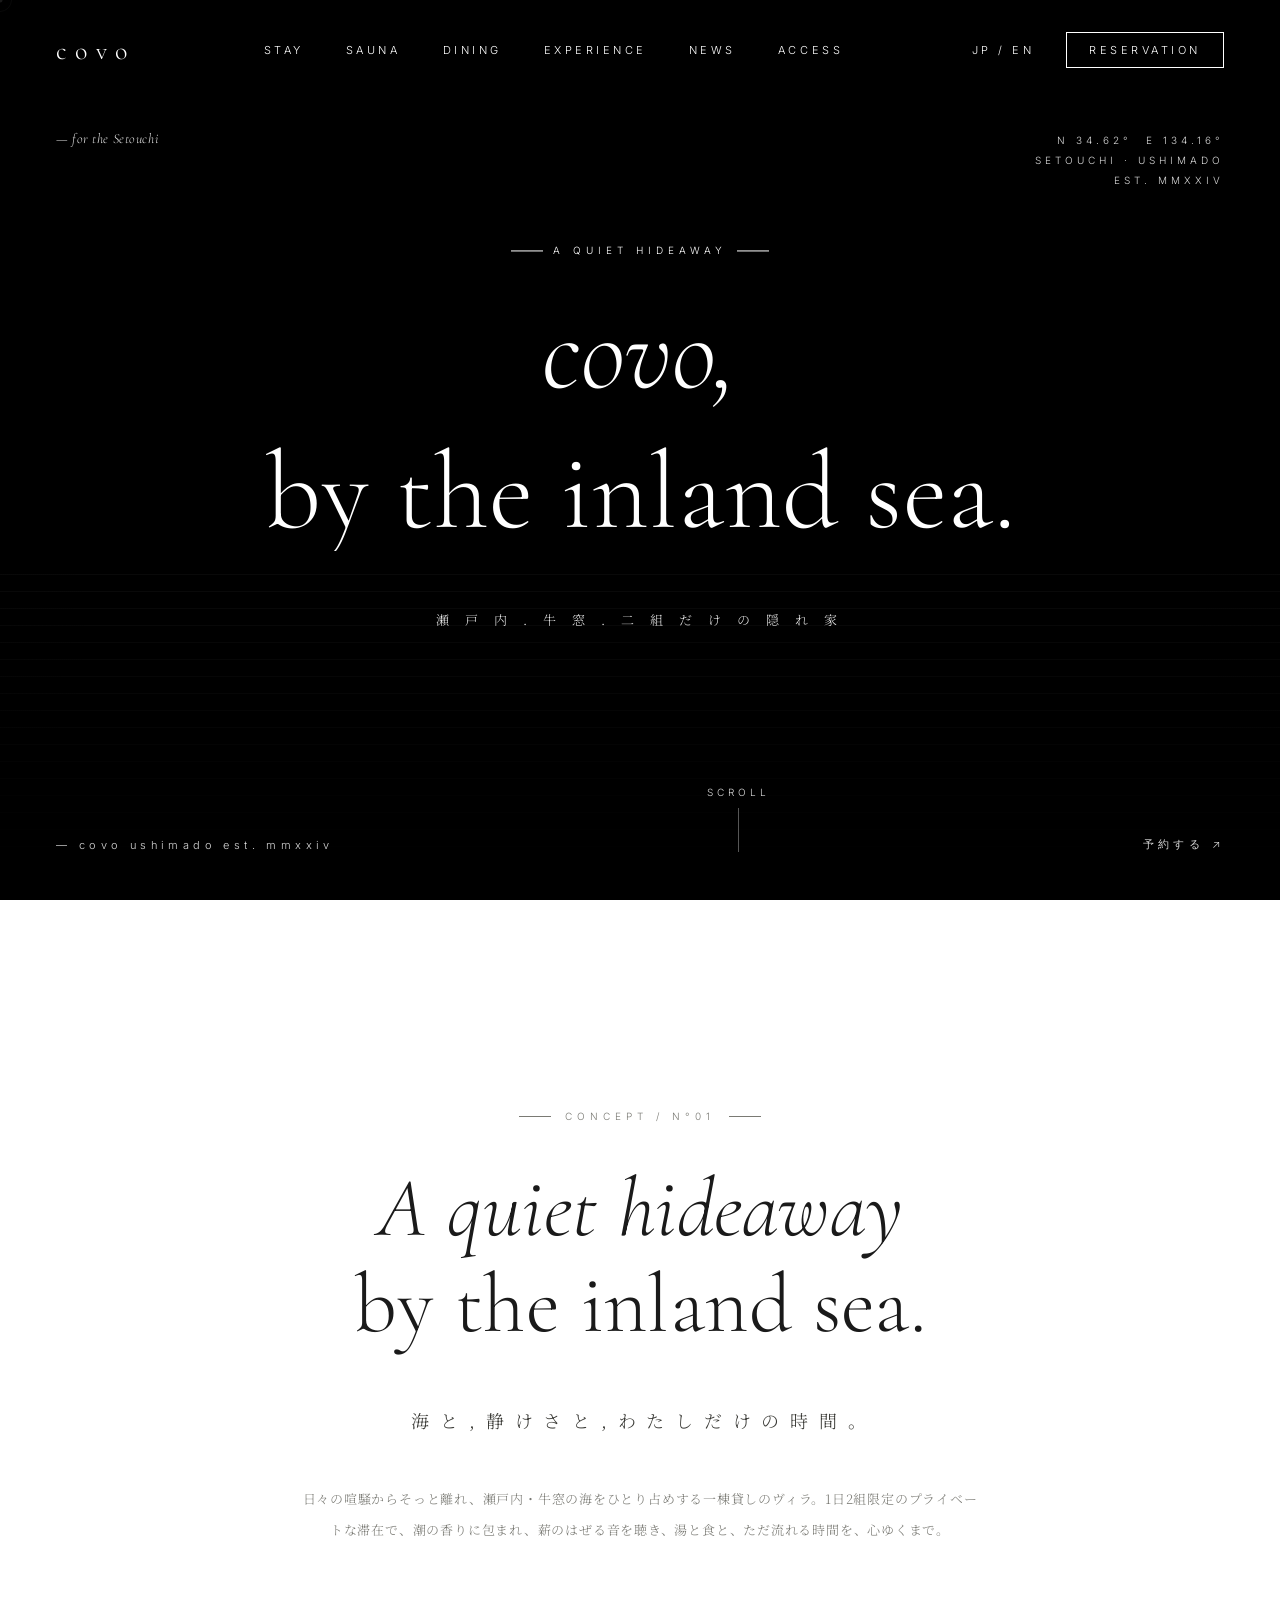
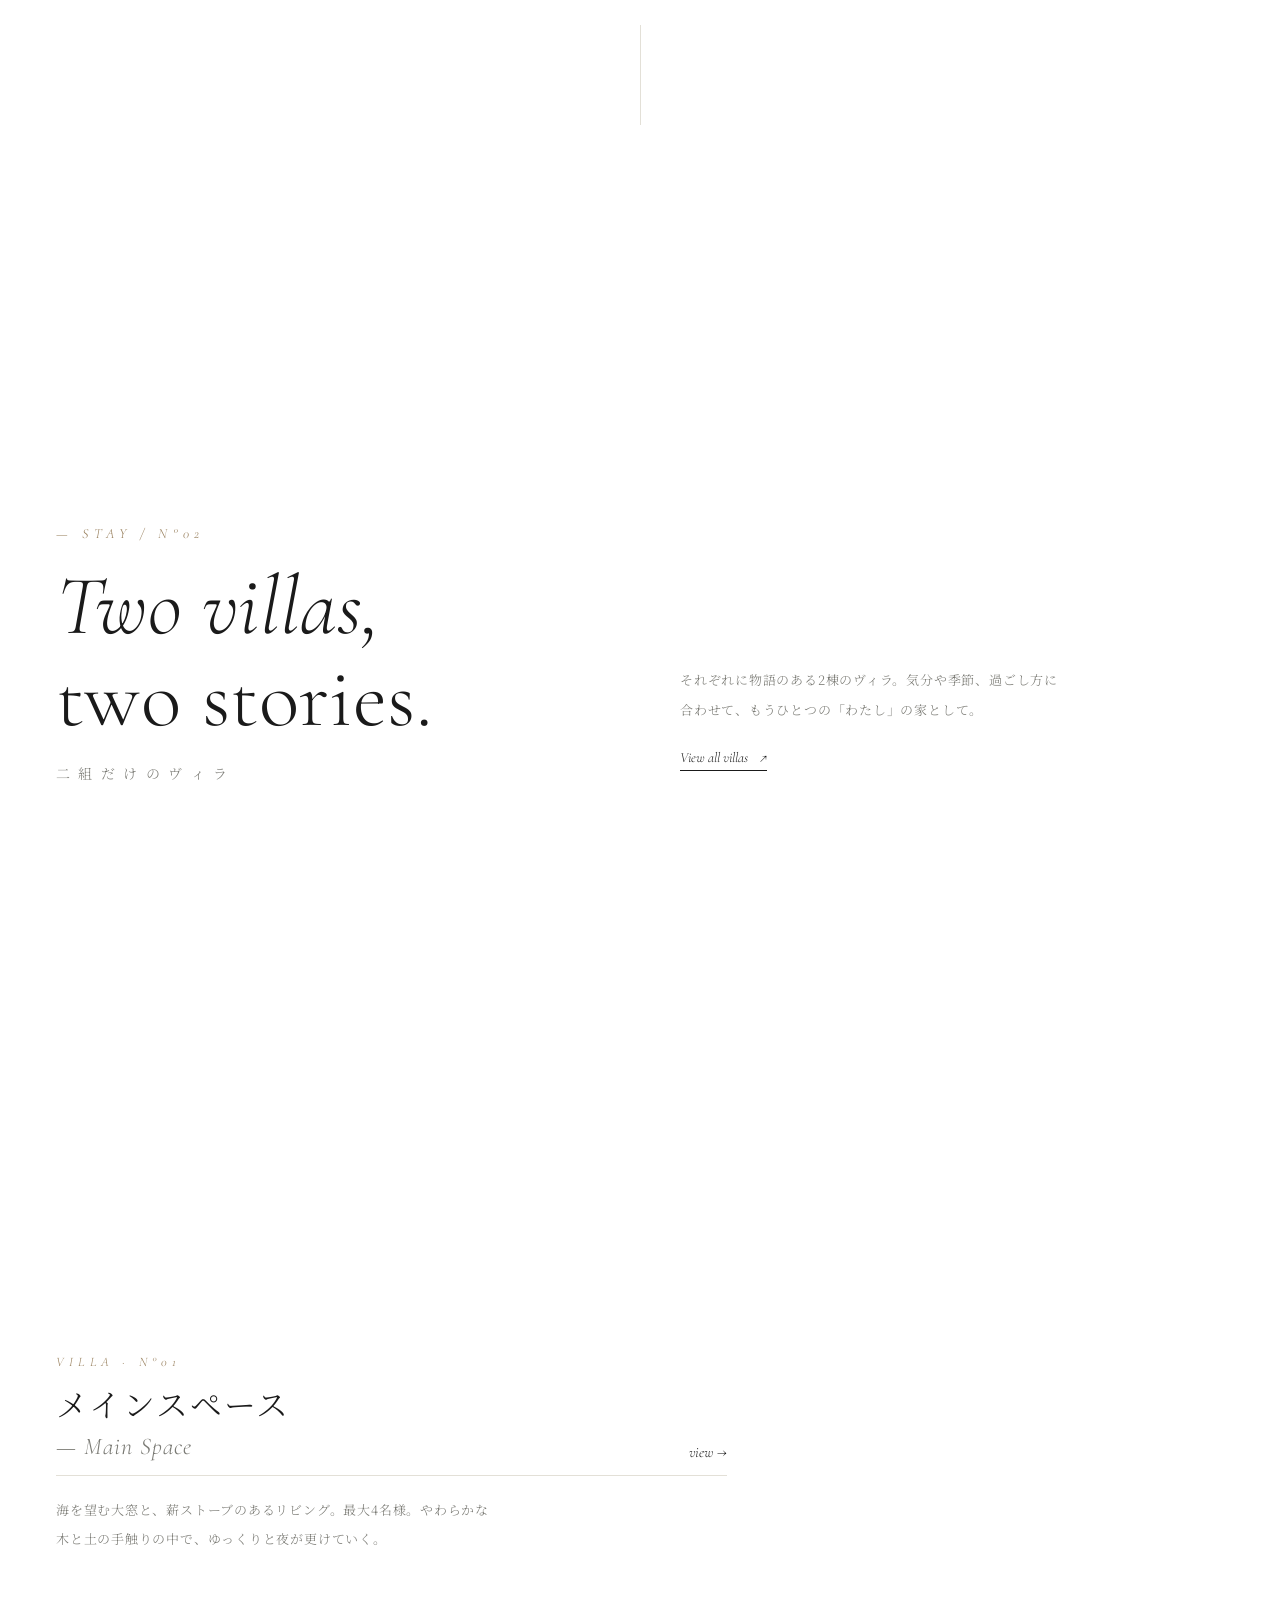
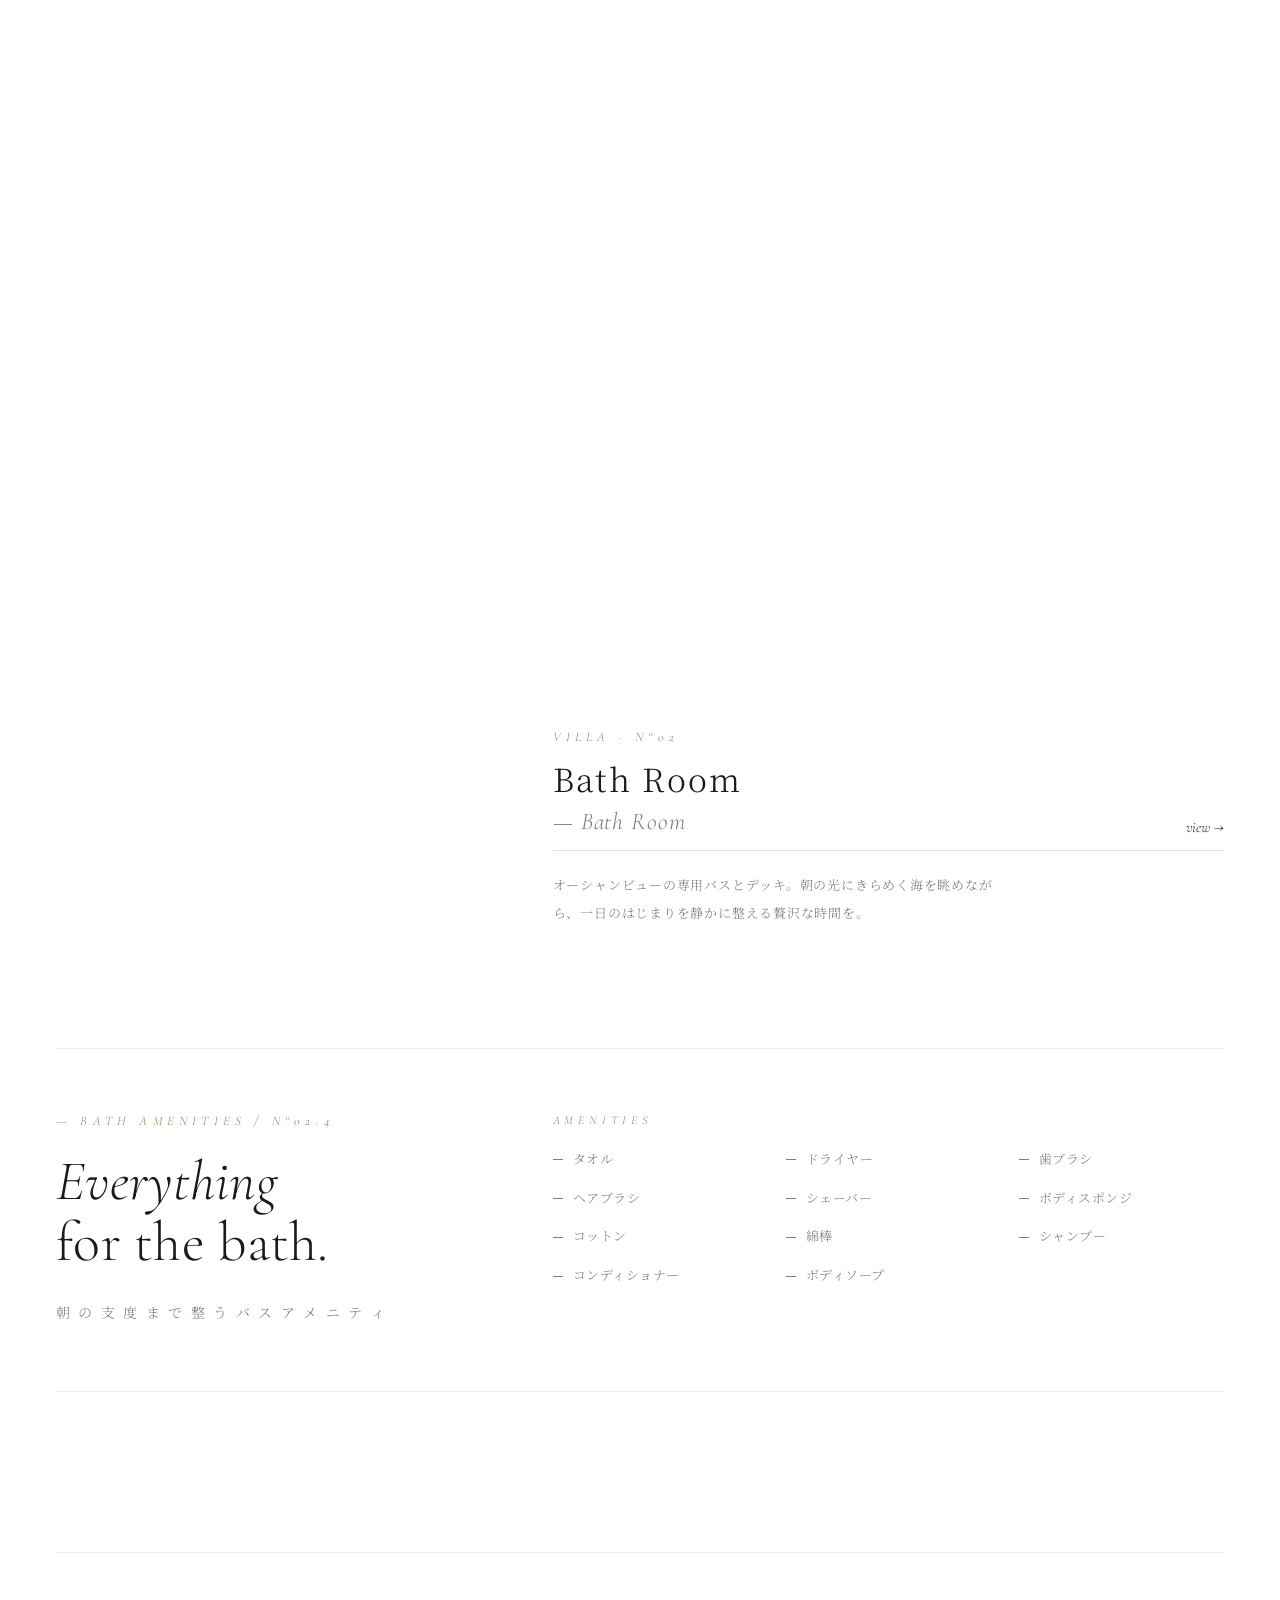
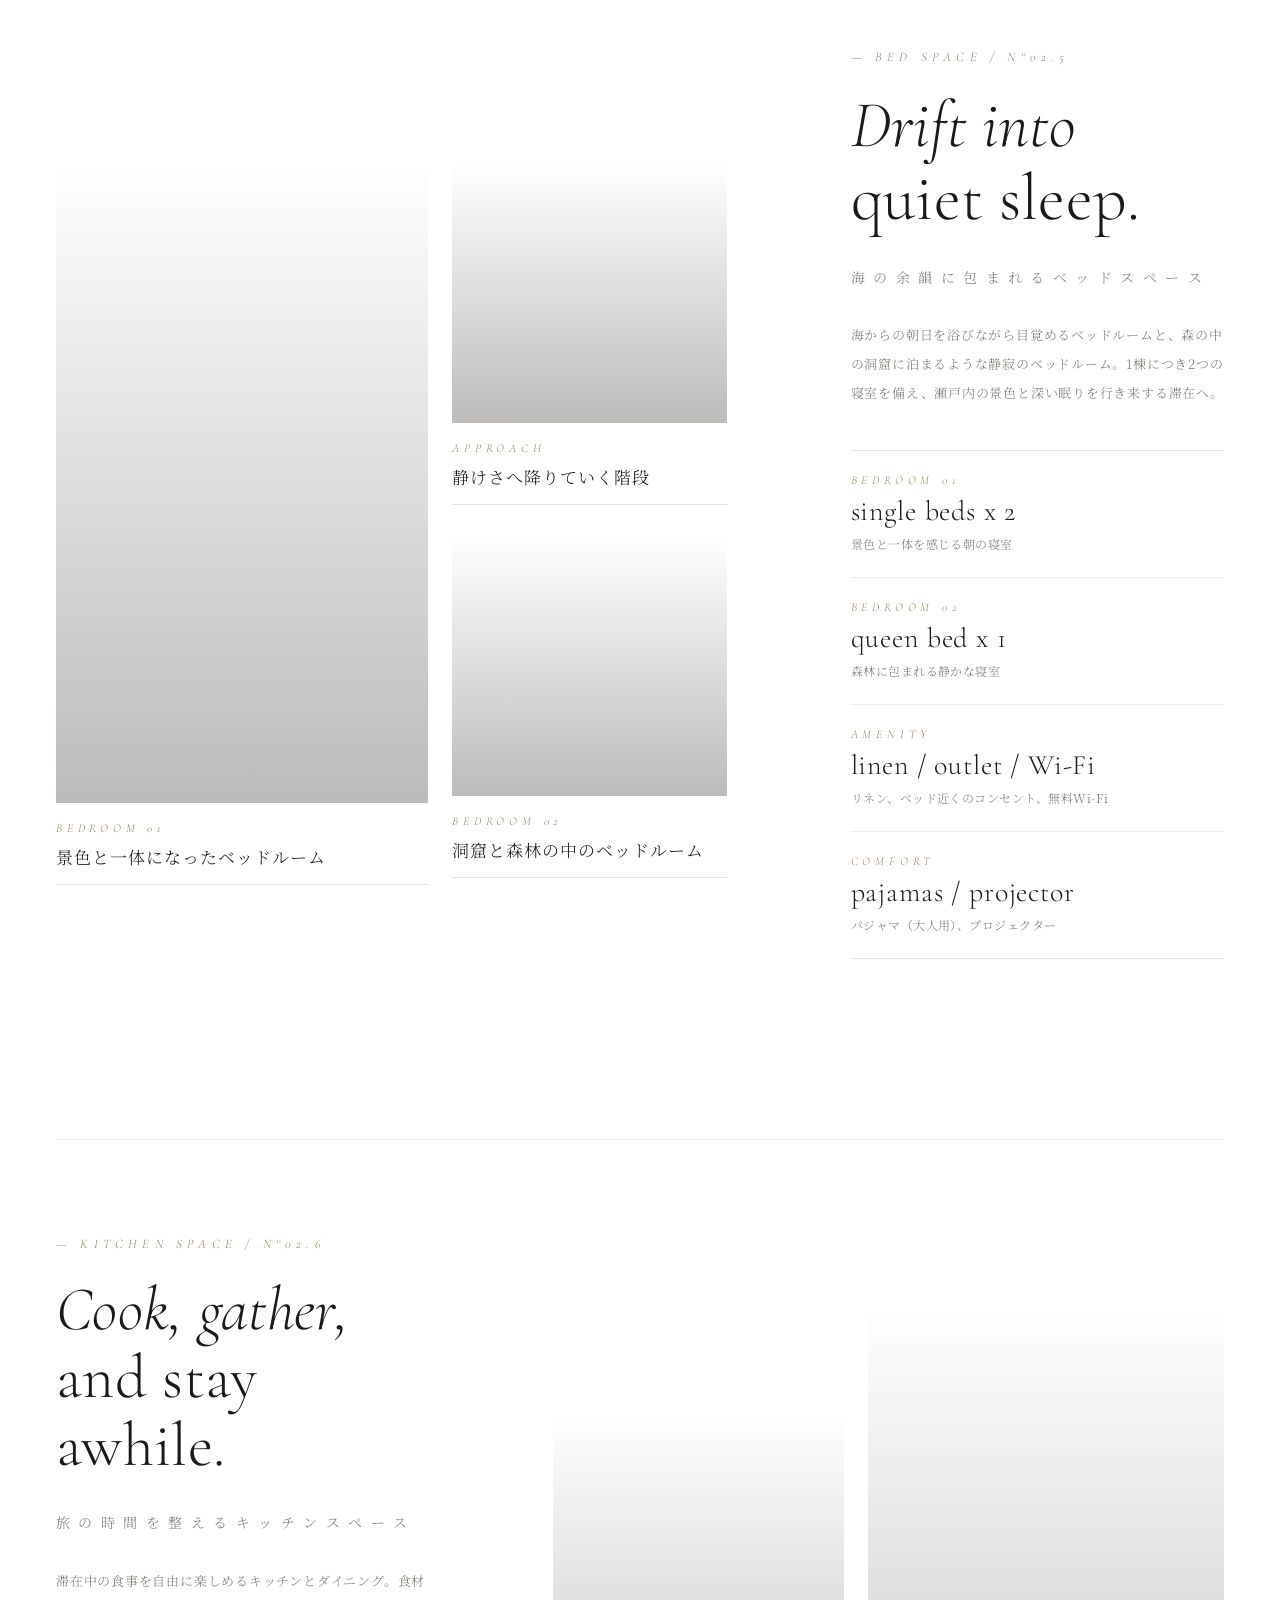
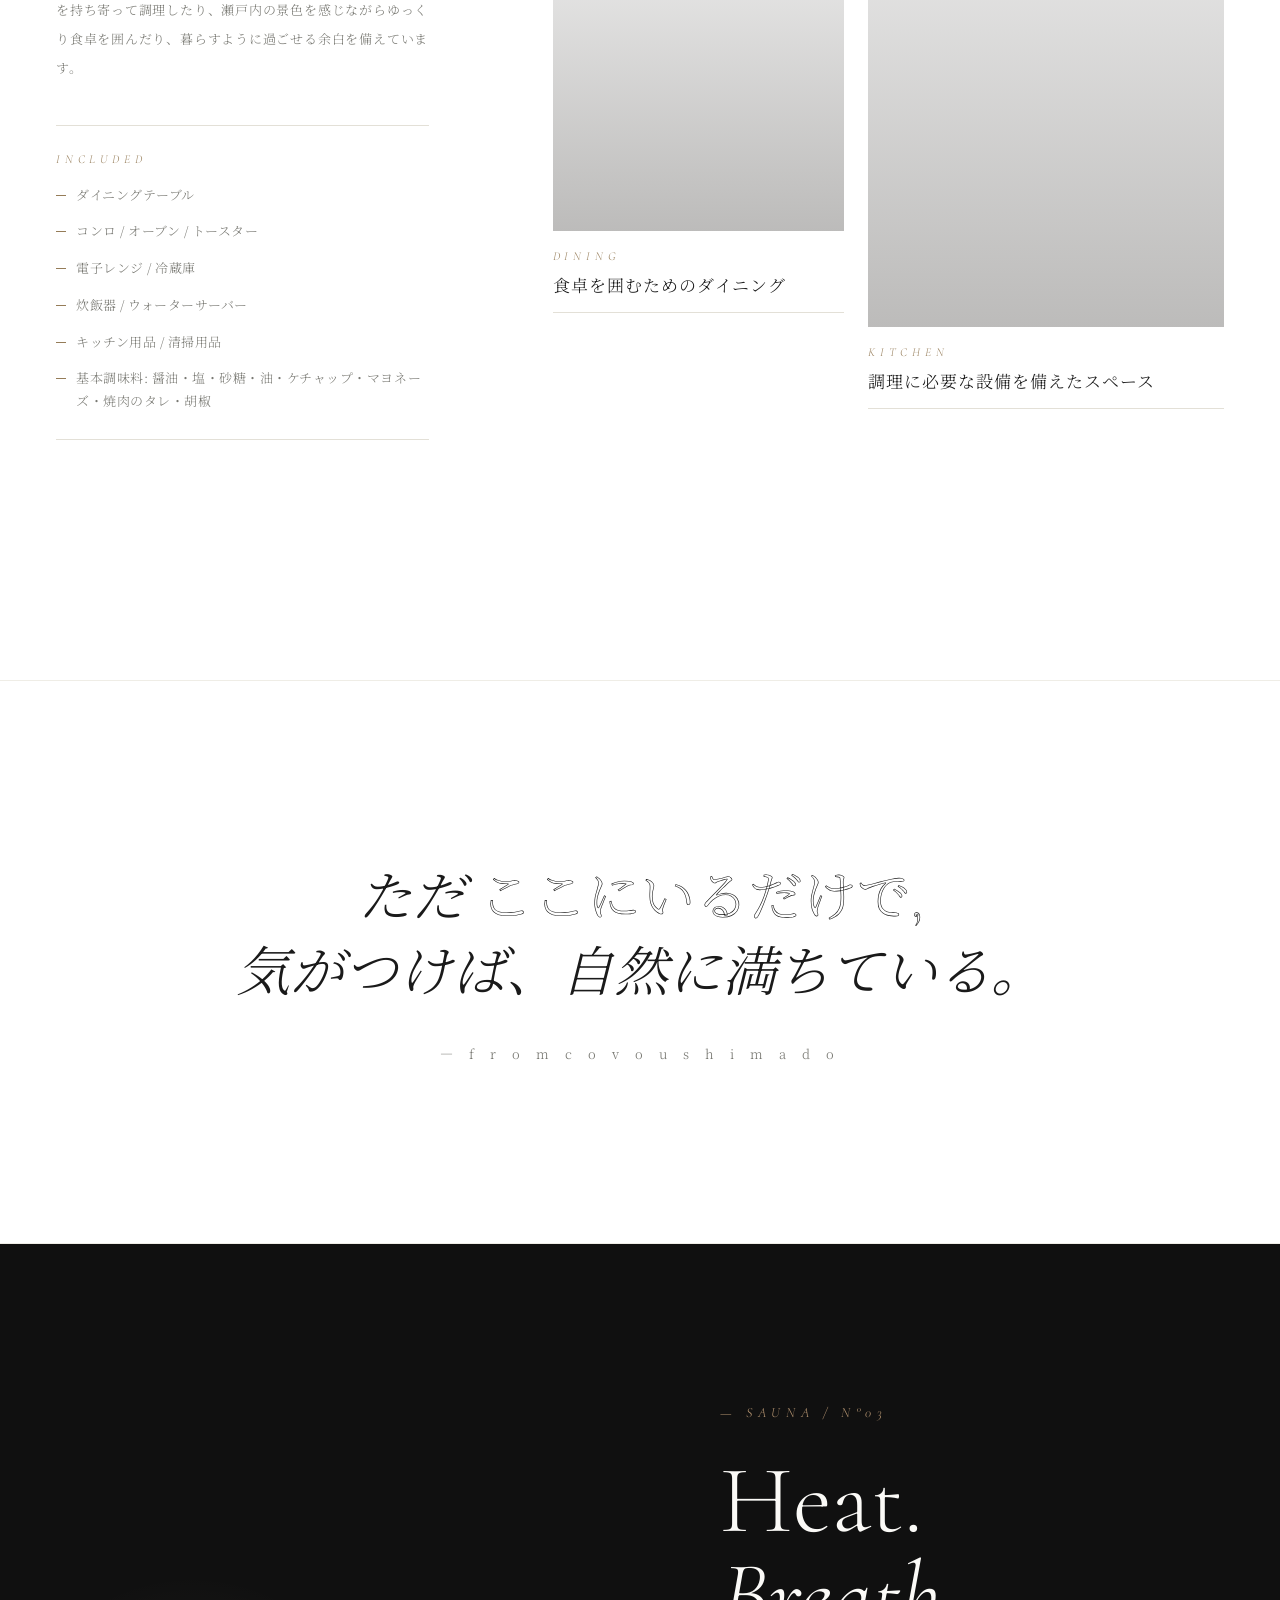
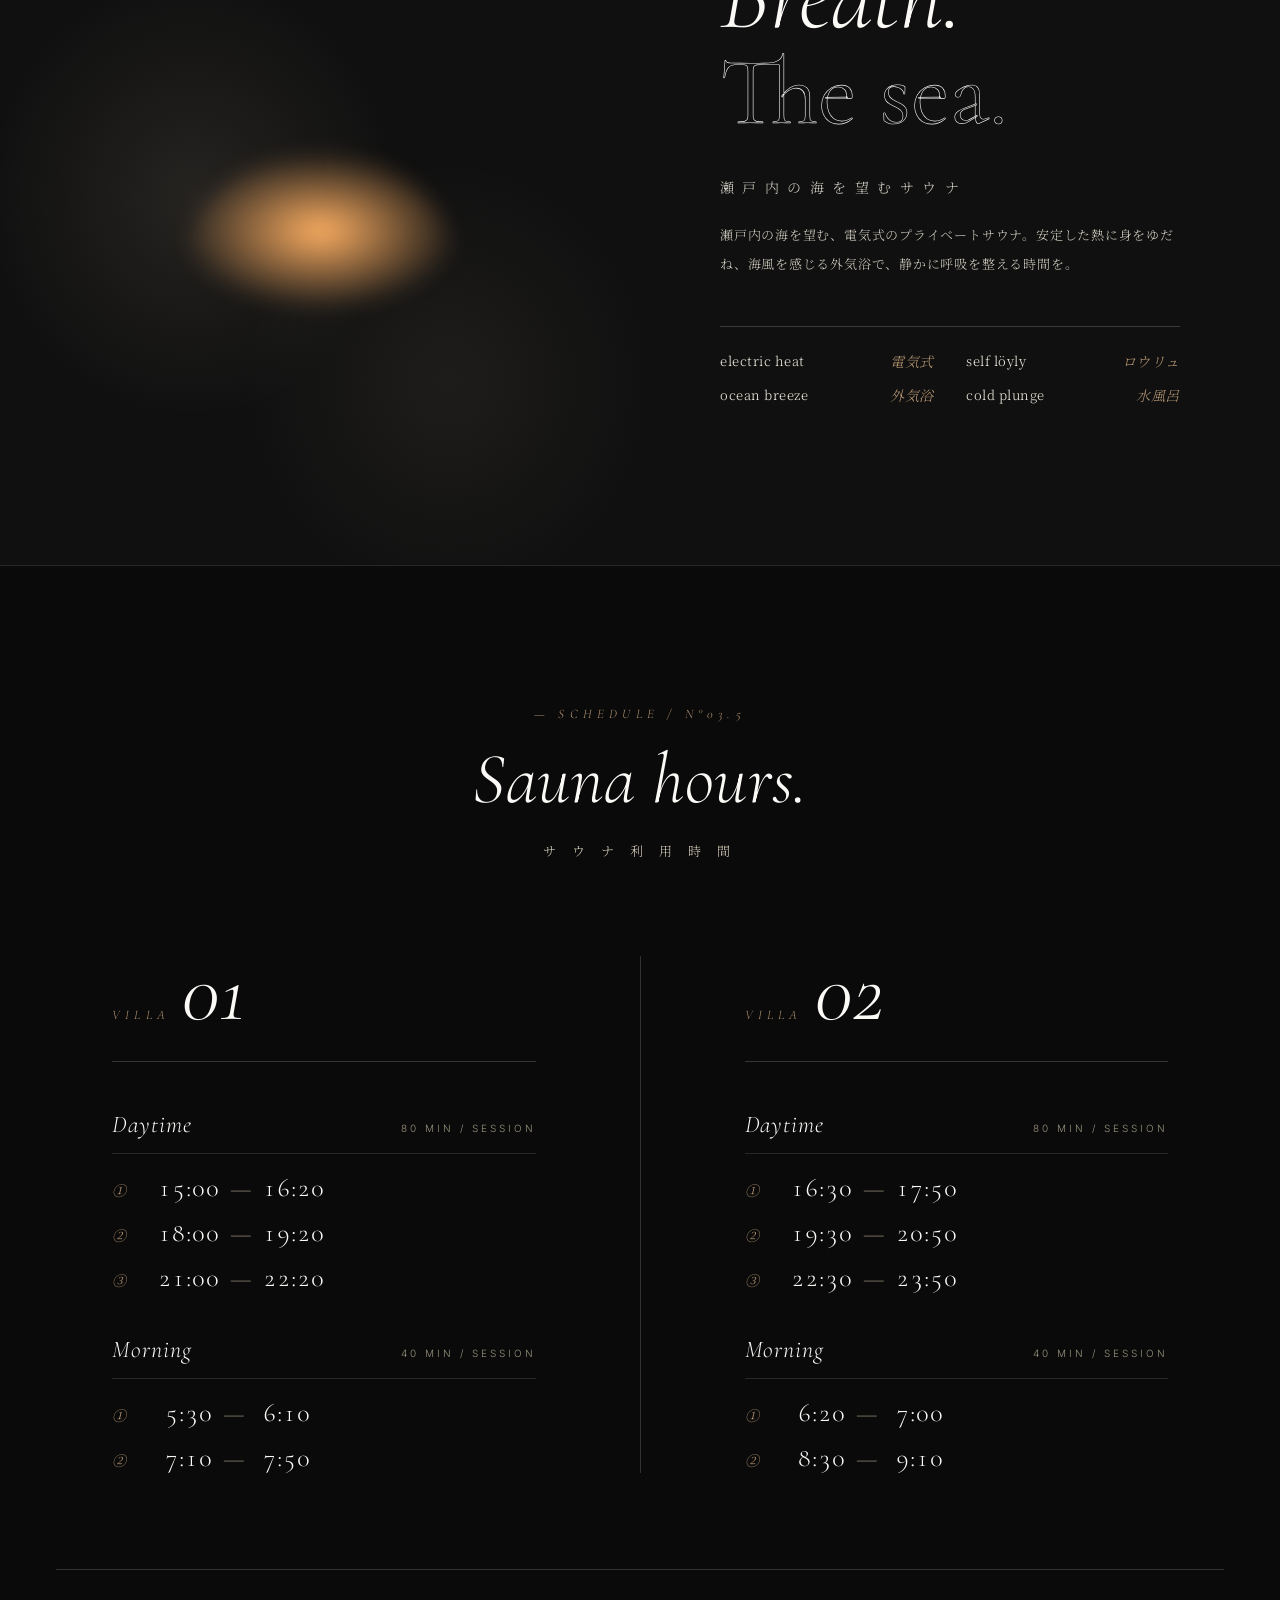
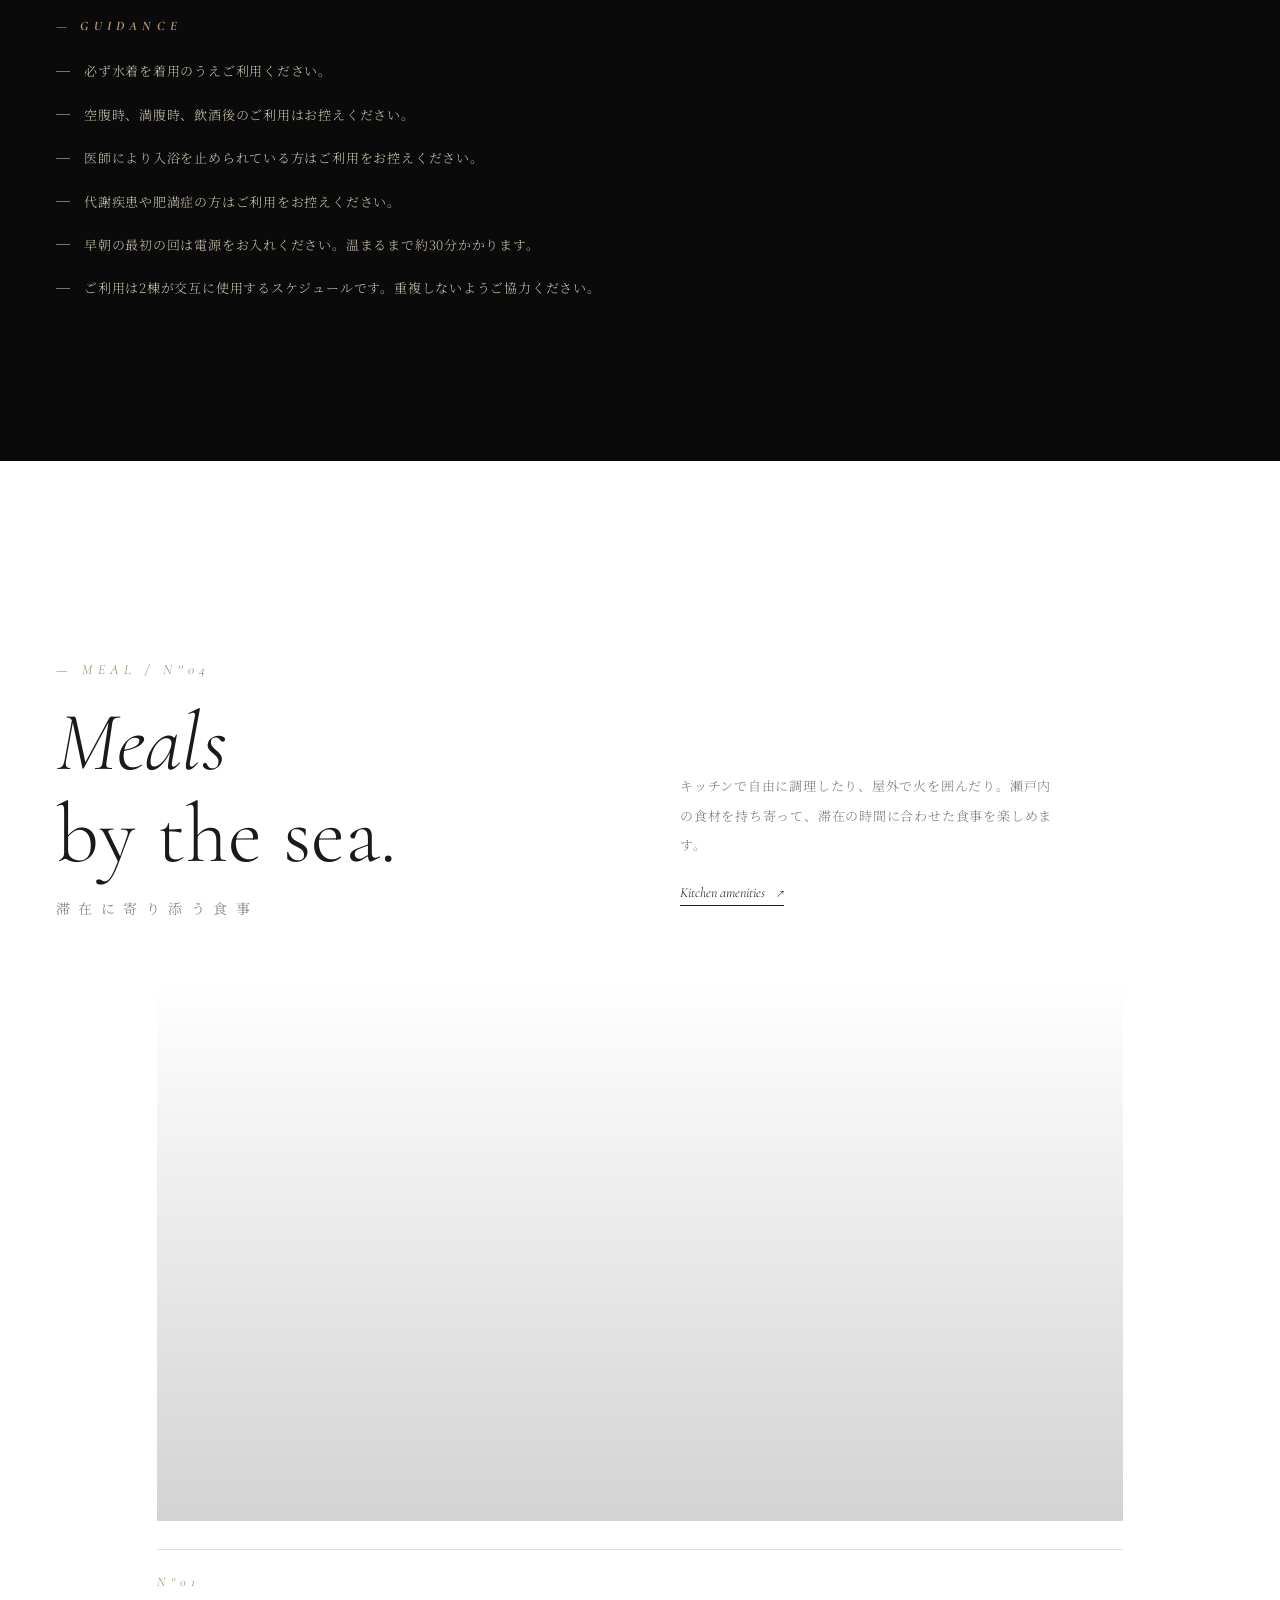
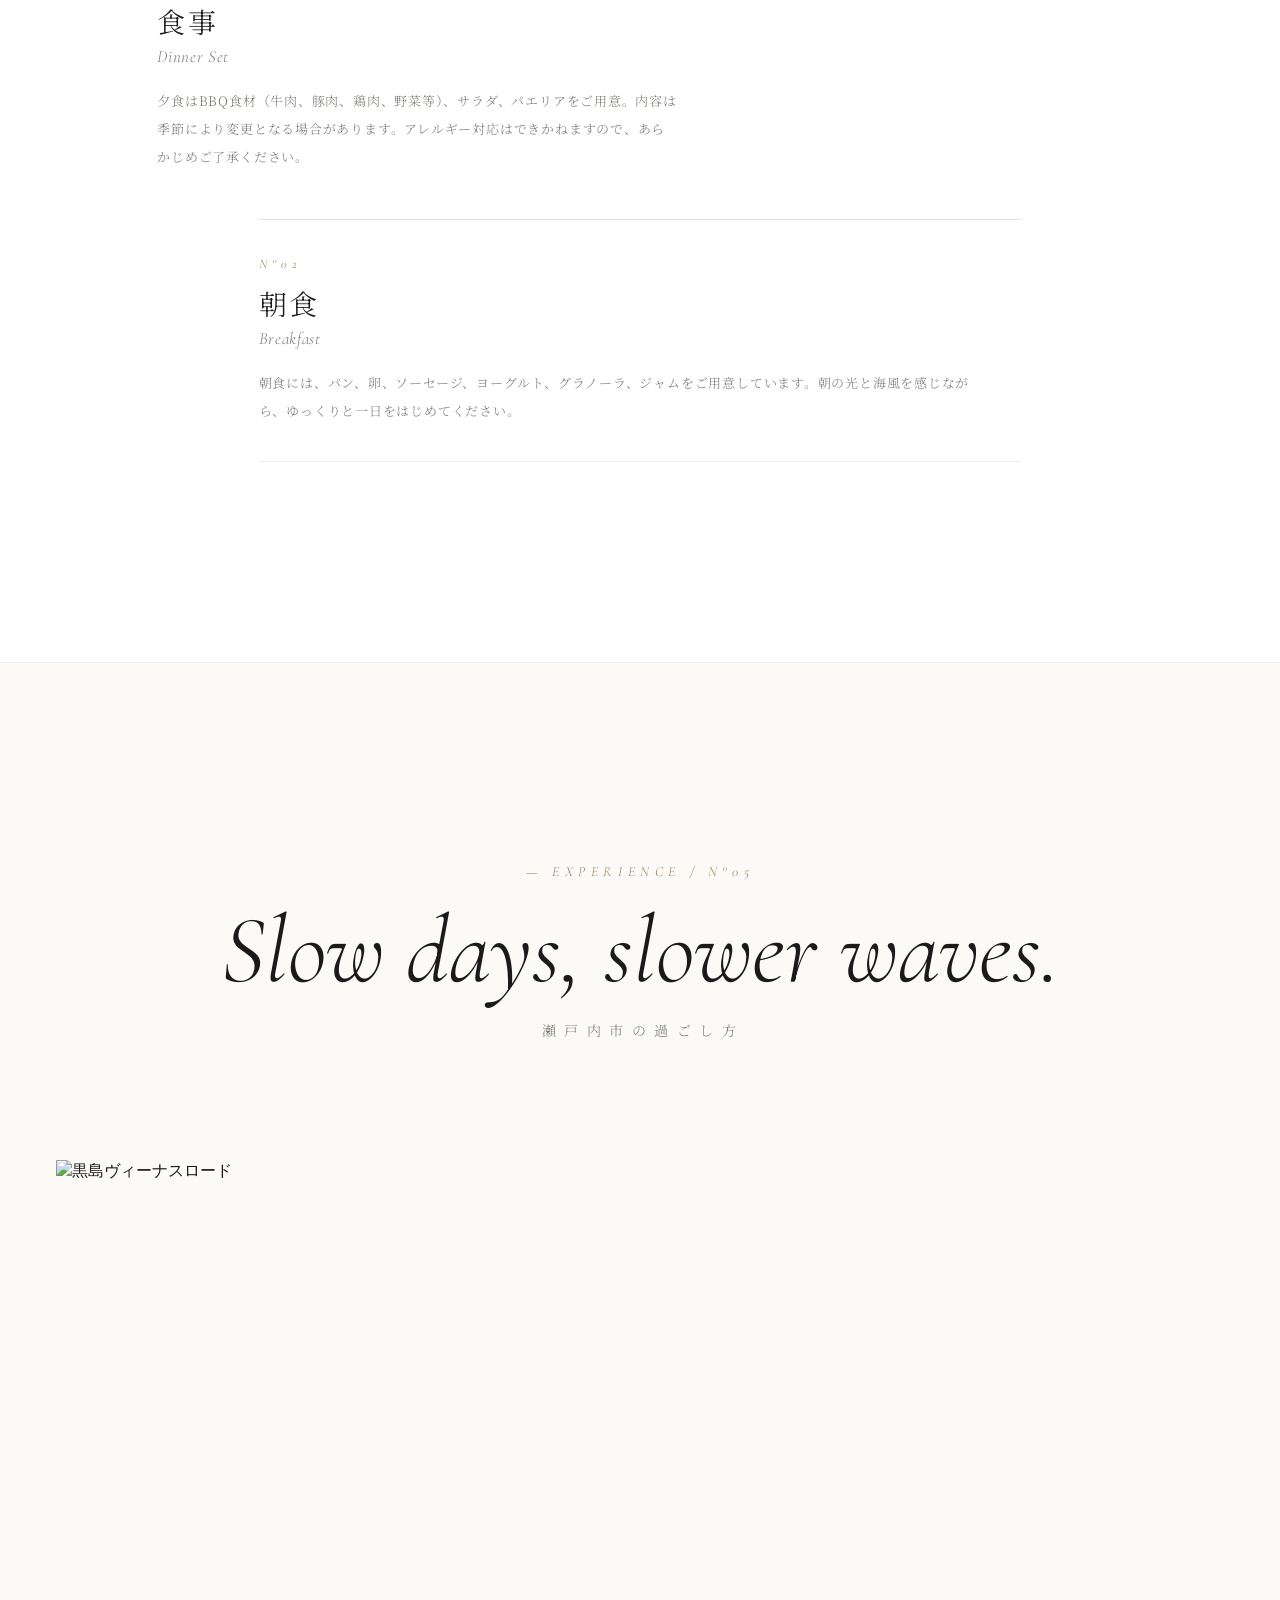
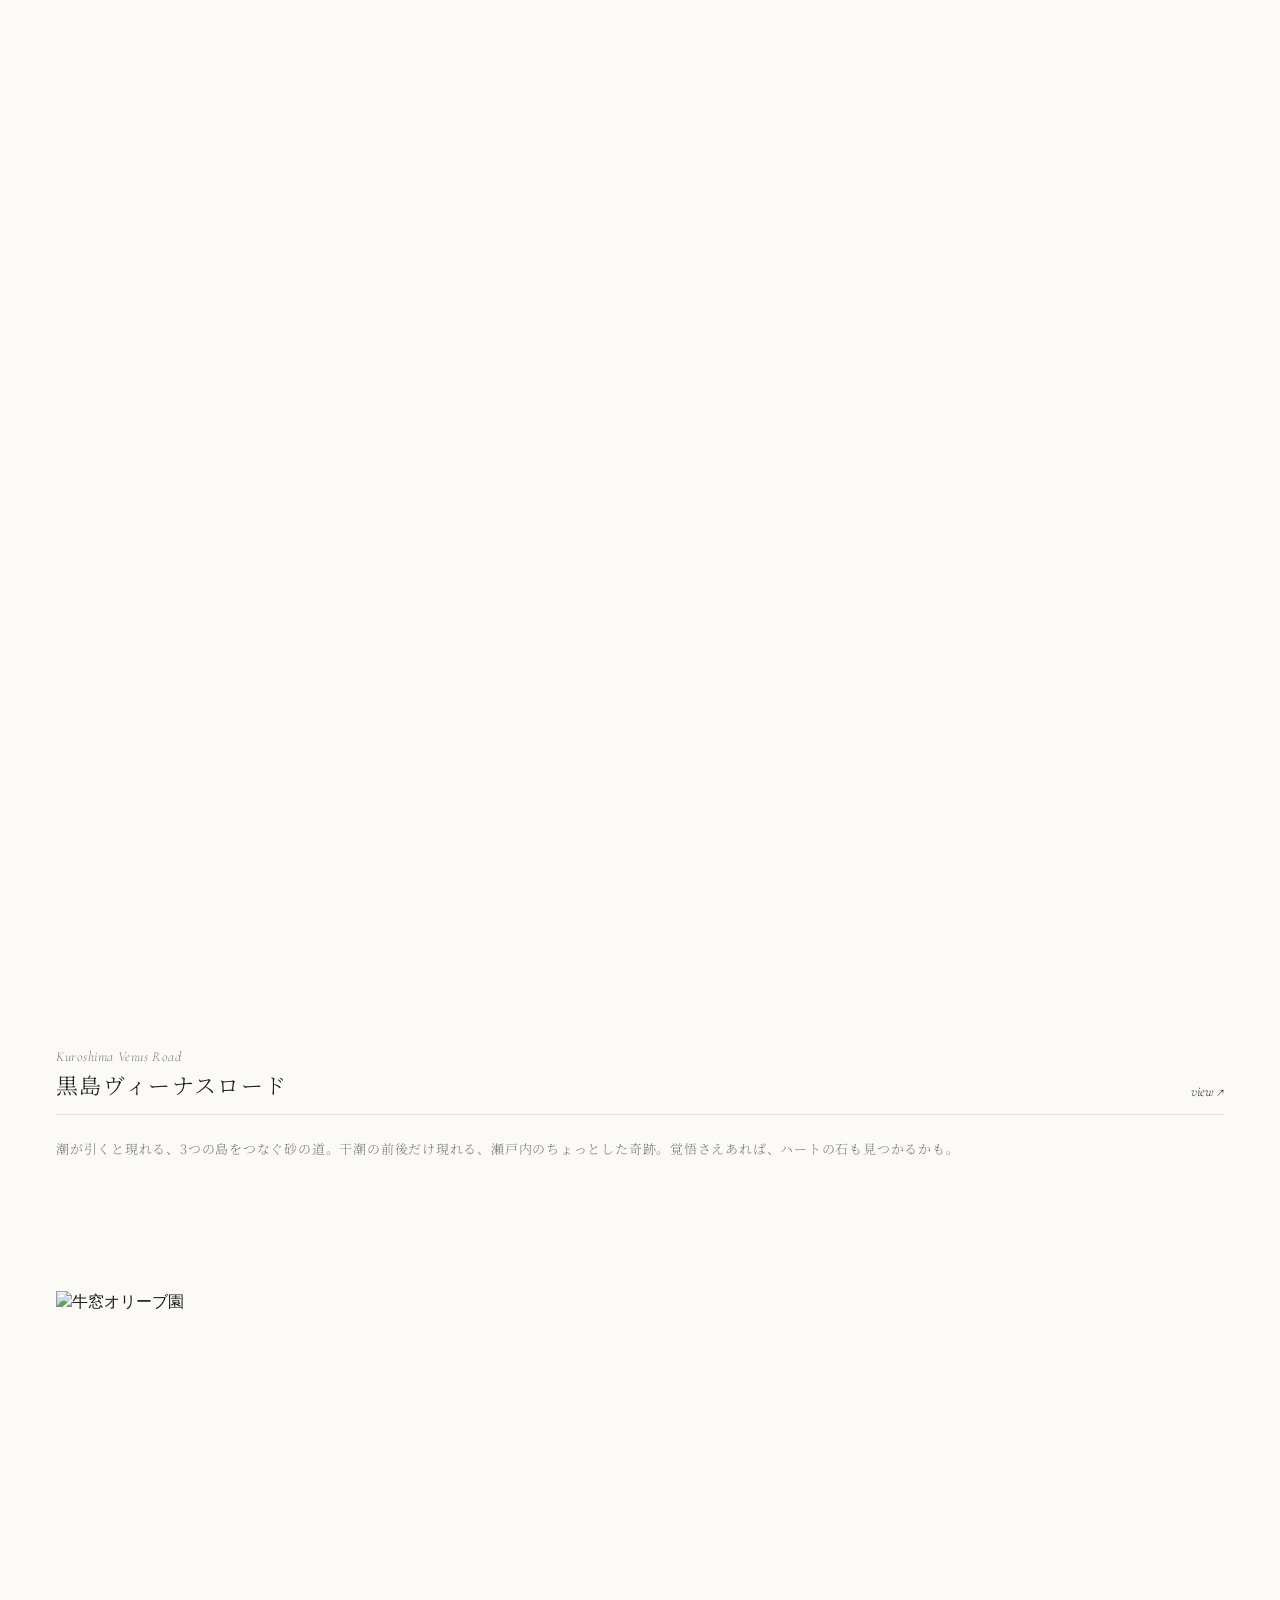
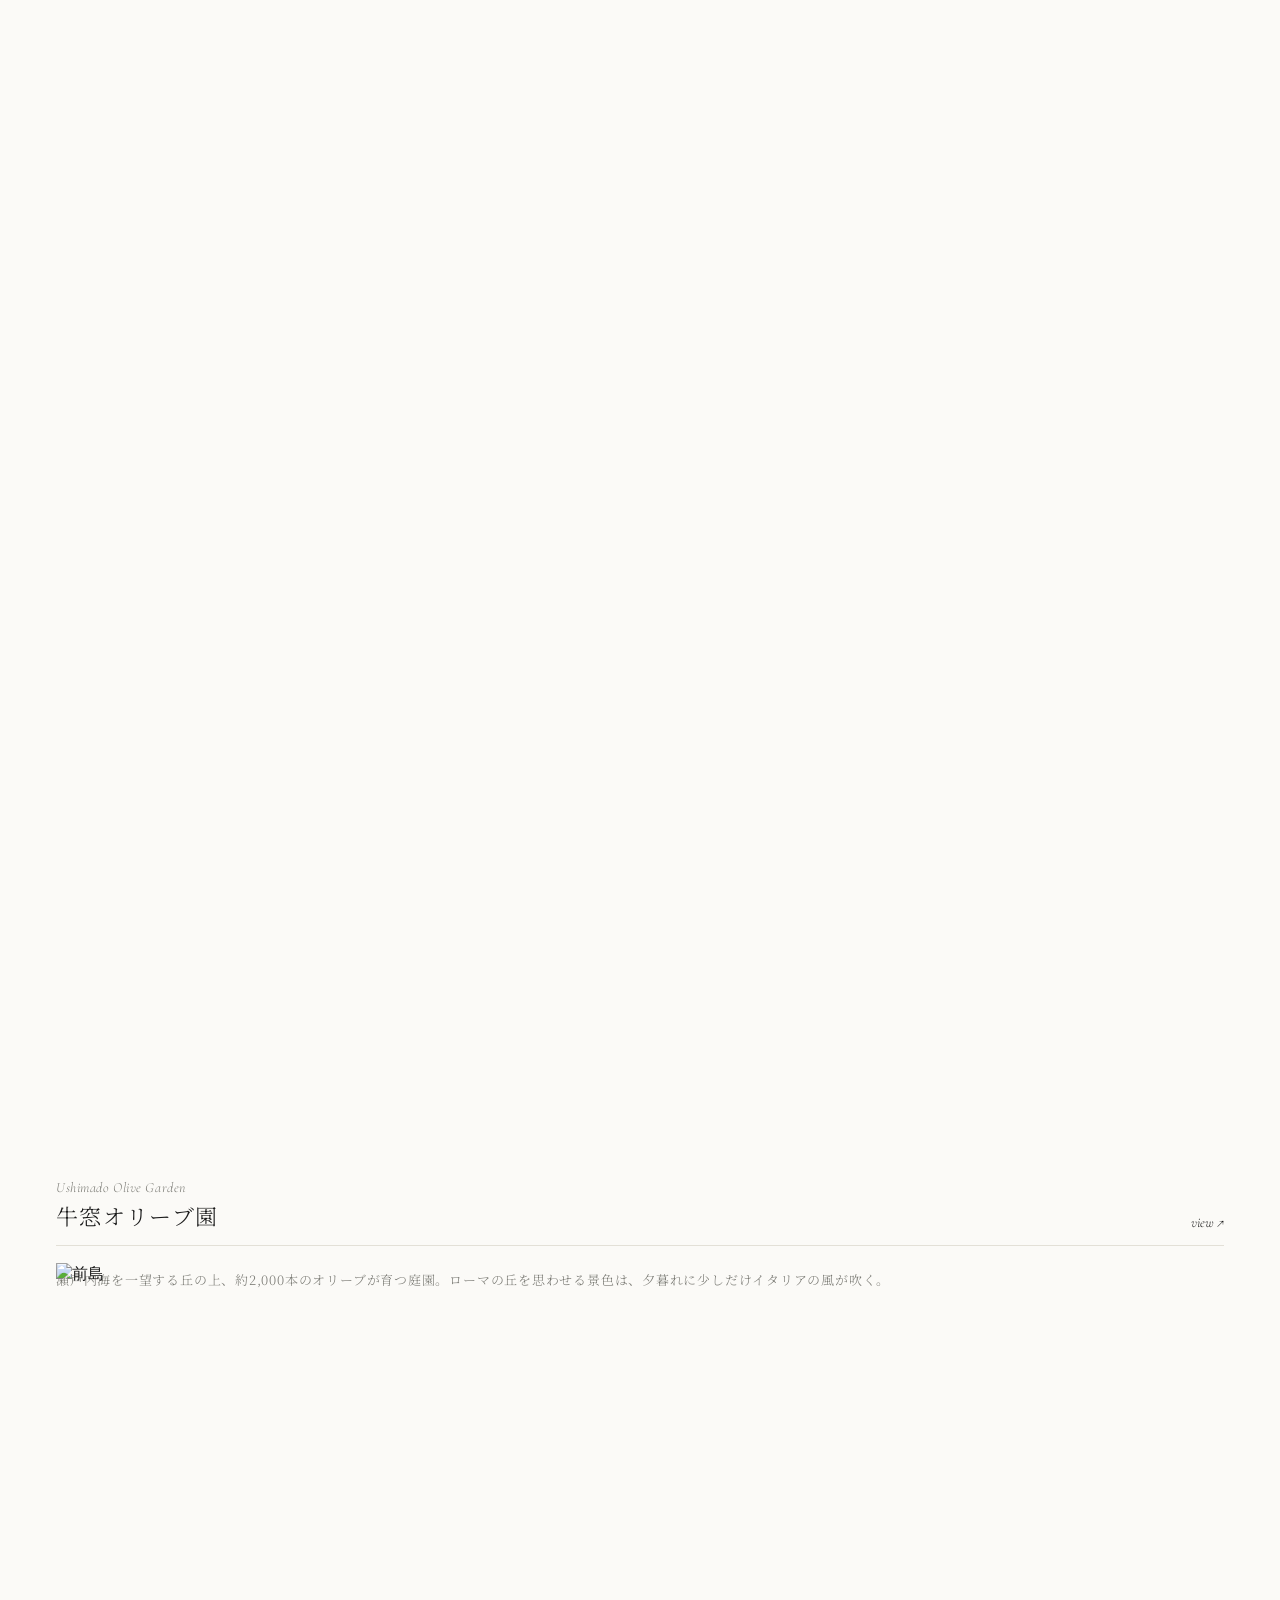
==== commit 9f6bbe0f: "feat: adjust layout, move reservation button to right, update FAQ and access info" ====
--- a/index.html
+++ b/index.html
@@ -84,7 +84,7 @@
   <div class="hero-bot">
     <div class="right">— covo ushimado est. mmxxiv</div>
     <div class="scroll"><span>SCROLL</span><div class="line"></div></div>
-    <div class="right">CHECK AVAILABILITY ↗</div>
+    <div class="right">予約する ↗</div>
   </div>
 </section>
 
@@ -120,7 +120,7 @@
       <div class="villa-meta">
         <div class="info">
           <div class="no">VILLA · N°01</div>
-          <div class="name">塩梅<em>— Anbai</em></div>
+          <div class="name">メインスペース<em>— Main Space</em></div>
         </div>
         <div class="arrow">view →</div>
       </div>
@@ -132,12 +132,126 @@
       <div class="villa-meta">
         <div class="info">
           <div class="no">VILLA · N°02</div>
-          <div class="name">凪<em>— Nagi</em></div>
+          <div class="name">Bath Room<em>— Bath Room</em></div>
         </div>
         <div class="arrow">view →</div>
       </div>
-      <p class="villa-desc">オーシャンビューの専用バスとデッキ。最大4名様。月明かりに照らされた海を眺めながらの夜風呂は、ここだけの贅沢。</p>
+      <p class="villa-desc">オーシャンビューの専用バスとデッキ。朝の光にきらめく海を眺めながら、一日のはじまりを静かに整える贅沢な時間を。</p>
     </a>
+  </div>
+
+  <div class="bath-amenities reveal">
+    <div class="amenity-head">
+      <div class="num">— BATH AMENITIES  /  N°02.4</div>
+      <h3><em>Everything</em><br>for the bath.</h3>
+      <div class="jp">朝 の 支 度 ま で 整 う バ ス ア メ ニ テ ィ</div>
+    </div>
+    <div class="amenity-list">
+      <span>AMENITIES</span>
+      <ul>
+        <li>タオル</li>
+        <li>ドライヤー</li>
+        <li>歯ブラシ</li>
+        <li>ヘアブラシ</li>
+        <li>シェーバー</li>
+        <li>ボディスポンジ</li>
+        <li>コットン</li>
+        <li>綿棒</li>
+        <li>シャンプー</li>
+        <li>コンディショナー</li>
+        <li>ボディソープ</li>
+      </ul>
+    </div>
+  </div>
+
+  <div class="bed-space reveal">
+    <div class="bed-gallery">
+      <figure class="bed-card bed-card-main">
+        <div class="bed-photo bed-photo-01"></div>
+        <figcaption>
+          <span>BEDROOM 01</span>
+          <strong>景色と一体になったベッドルーム</strong>
+        </figcaption>
+      </figure>
+      <figure class="bed-card">
+        <div class="bed-photo bed-photo-02"></div>
+        <figcaption>
+          <span>APPROACH</span>
+          <strong>静けさへ降りていく階段</strong>
+        </figcaption>
+      </figure>
+      <figure class="bed-card">
+        <div class="bed-photo bed-photo-03"></div>
+        <figcaption>
+          <span>BEDROOM 02</span>
+          <strong>洞窟と森林の中のベッドルーム</strong>
+        </figcaption>
+      </figure>
+    </div>
+    <div class="bed-body">
+      <div class="num">— BED SPACE  /  N°02.5</div>
+      <h3><em>Drift into</em><br>quiet sleep.</h3>
+      <div class="jp">海 の 余 韻 に 包 ま れ る ベ ッ ド ス ペ ー ス</div>
+      <p>海からの朝日を浴びながら目覚めるベッドルームと、森の中の洞窟に泊まるような静寂のベッドルーム。1棟につき2つの寝室を備え、瀬戸内の景色と深い眠りを行き来する滞在へ。</p>
+      <div class="bed-specs">
+        <div>
+          <span>BEDROOM 01</span>
+          <strong>single beds x 2</strong>
+          <em>景色と一体を感じる朝の寝室</em>
+        </div>
+        <div>
+          <span>BEDROOM 02</span>
+          <strong>queen bed x 1</strong>
+          <em>森林に包まれる静かな寝室</em>
+        </div>
+        <div>
+          <span>AMENITY</span>
+          <strong>linen / outlet / Wi-Fi</strong>
+          <em>リネン、ベッド近くのコンセント、無料Wi-Fi</em>
+        </div>
+        <div>
+          <span>COMFORT</span>
+          <strong>pajamas / projector</strong>
+          <em>パジャマ（大人用）、プロジェクター</em>
+        </div>
+      </div>
+    </div>
+  </div>
+
+  <div class="kitchen-space reveal">
+    <div class="kitchen-body">
+      <div class="num">— KITCHEN SPACE  /  N°02.6</div>
+      <h3><em>Cook, gather,</em><br>and stay awhile.</h3>
+      <div class="jp">旅 の 時 間 を 整 え る キ ッ チ ン ス ペ ー ス</div>
+      <p>滞在中の食事を自由に楽しめるキッチンとダイニング。食材を持ち寄って調理したり、瀬戸内の景色を感じながらゆっくり食卓を囲んだり、暮らすように過ごせる余白を備えています。</p>
+      <div class="kitchen-specs">
+        <span>INCLUDED</span>
+        <ul>
+          <li>ダイニングテーブル</li>
+          <li>コンロ / オーブン / トースター</li>
+          <li>電子レンジ / 冷蔵庫</li>
+          <li>炊飯器 / ウォーターサーバー</li>
+          <li>キッチン用品 / 清掃用品</li>
+          <li>基本調味料: 醤油・塩・砂糖・油・ケチャップ・マヨネーズ・焼肉のタレ・胡椒</li>
+        </ul>
+      </div>
+    </div>
+    <div class="kitchen-gallery">
+      <figure class="kitchen-card kitchen-card-main">
+        <div class="kitchen-photo kitchen-photo-01"></div>
+        <figcaption>
+          <span>DINING</span>
+          <strong>食卓を囲むためのダイニング</strong>
+        </figcaption>
+      </figure>
+      <figure class="kitchen-card">
+        <div class="kitchen-photo kitchen-photo-02"></div>
+        <figcaption>
+          <span>KITCHEN</span>
+          <strong>調理に必要な設備を備えたスペース</strong>
+        </figcaption>
+      </figure>
+    </div>
   </div>
 </section>
 
@@ -161,9 +275,9 @@
       <div class="num">— SAUNA  /  N°03</div>
       <h2>Heat.<br><em>Breath.</em><br><span class="stroke">The sea.</span></h2>
       <div class="jp">瀬 戸 内 の 海 を 望 む サ ウ ナ</div>
-      <p>瀬戸内の海を望む、フィンランド式バレルサウナ。薪の香りに包まれて整う、ここでしか味わえない外気浴。</p>
+      <p>瀬戸内の海を望む、電気式のプライベートサウナ。安定した熱に身をゆだね、海風を感じる外気浴で、静かに呼吸を整える時間を。</p>
       <ul>
-        <li>wood fired <em>薪</em></li>
+        <li>electric heat <em>電気式</em></li>
         <li>self löyly <em>ロウリュ</em></li>
         <li>ocean breeze <em>外気浴</em></li>
         <li>cold plunge <em>水風呂</em></li>
@@ -185,7 +299,6 @@
         <div class="sched-villa">
           <span class="lbl">VILLA</span>
           <span class="big">01</span>
-          <span class="name">塩梅<em>— Anbai</em></span>
         </div>
 
         <div class="sched-block">
@@ -219,7 +332,6 @@
         <div class="sched-villa">
           <span class="lbl">VILLA</span>
           <span class="big">02</span>
-          <span class="name">凪<em>— Nagi</em></span>
         </div>
 
         <div class="sched-block">
@@ -265,36 +377,29 @@
 <section class="dining" id="dining">
   <div class="sec-head reveal">
     <div class="l-side">
-      <div class="num">— DINING  /  N°04</div>
-      <h2><em>Tastes of</em><br>the Setouchi.</h2>
-      <div class="jp">瀬 戸 内 の 恵 み を , 火 を 囲 ん で</div>
+      <div class="num">— MEAL  /  N°04</div>
+      <h2><em>Meals</em><br>by the sea.</h2>
+      <div class="jp">滞 在 に 寄 り 添 う 食 事</div>
     </div>
     <div class="r-side">
-      <p>瀬戸内の魚介と岡山の野菜を、火を囲んで味わう夜。地のものを、その日いちばんおいしい形で。</p>
-      <a class="more" href="#">View menu <span>↗</span></a>
-    </div>
-  </div>
-
-  <div class="dining-grid">
-    <div class="tile t1 reveal">
-      <div class="ph"></div>
-      <div class="meta"><div class="no">N°01</div><div class="nm">夕餉<em>BBQ Dinner</em></div></div>
-    </div>
-    <div class="tile t2 reveal">
-      <div class="ph"></div>
-      <div class="meta"><div class="no">N°02</div><div class="nm">朝餉<em>Morning Plate</em></div></div>
-    </div>
-    <div class="tile t3 reveal">
-      <div class="ph"></div>
-      <div class="meta"><div class="no">N°03</div><div class="nm">乾杯<em>Wine &amp; Sake</em></div></div>
-    </div>
-    <div class="tile t4 reveal">
-      <div class="ph"></div>
-      <div class="meta"><div class="no">N°04</div><div class="nm">焚火<em>Bonfire</em></div></div>
-    </div>
-    <div class="tile t5 reveal">
-      <div class="ph"></div>
-      <div class="meta"><div class="no">N°05</div><div class="nm"><em>olive</em></div></div>
+      <p>キッチンで自由に調理したり、屋外で火を囲んだり。瀬戸内の食材を持ち寄って、滞在の時間に合わせた食事を楽しめます。</p>
+      <a class="more" href="#stay">Kitchen amenities <span>↗</span></a>
+    </div>
+  </div>
+
+  <div class="meal-grid">
+    <article class="meal-card reveal">
+      <div class="meal-photo meal-photo-bbq"></div>
+      <div class="meal-copy">
+        <div class="no">N°01</div>
+        <h3>食事<em>Dinner Set</em></h3>
+        <p>夕食はBBQ食材（牛肉、豚肉、鶏肉、野菜等）、サラダ、パエリアをご用意。内容は季節により変更となる場合があります。アレルギー対応はできかねますので、あらかじめご了承ください。</p>
+      </div>
+    </article>
+    <div class="breakfast-note reveal">
+      <div class="no">N°02</div>
+      <h3>朝食<em>Breakfast</em></h3>
+      <p>朝食には、パン、卵、ソーセージ、ヨーグルト、グラノーラ、ジャムをご用意しています。朝の光と海風を感じながら、ゆっくりと一日をはじめてください。</p>
     </div>
   </div>
 </section>
@@ -308,7 +413,9 @@
   </div>
   <div class="exp-row">
     <a class="exp-item reveal" href="https://www.okayama-kanko.jp/setouchi/spot/detail_11144.html" target="_blank" rel="noopener">
-      <div class="ph e1"><div></div></div>
+      <div class="ph e1">
+        <img src="https://www.okayama-kanko.jp/lsc/upfile/site/mainBanner/0000/0041/41_1_l.jpg" alt="黒島ヴィーナスロード">
+      </div>
       <div class="meta">
         <div><h3><em>Kuroshima Venus Road</em>黒島ヴィーナスロード</h3></div>
         <div class="arrow">view ↗</div>
@@ -316,7 +423,9 @@
       <p>潮が引くと現れる、3つの島をつなぐ砂の道。干潮の前後だけ現れる、瀬戸内のちょっとした奇跡。覚悟さえあれば、ハートの石も見つかるかも。</p>
     </a>
     <a class="exp-item reveal" href="https://www.okayama-kanko.jp/setouchi/spot/detail_11131.html" target="_blank" rel="noopener">
-      <div class="ph e2"><div></div></div>
+      <div class="ph e2">
+        <img src="https://www.okayama-kanko.jp/lsc/upfile/site/mainBanner/0000/0043/43_1_l.jpg" alt="牛窓オリーブ園">
+      </div>
       <div class="meta">
         <div><h3><em>Ushimado Olive Garden</em>牛窓オリーブ園</h3></div>
         <div class="arrow">view ↗</div>
@@ -324,7 +433,9 @@
       <p>瀬戸内海を一望する丘の上、約2,000本のオリーブが育つ庭園。ローマの丘を思わせる景色は、夕暮れに少しだけイタリアの風が吹く。</p>
     </a>
     <a class="exp-item reveal" href="https://www.okayama-kanko.jp/setouchi/spot/detail_11157.html" target="_blank" rel="noopener">
-      <div class="ph e3"><div></div></div>
+      <div class="ph e3">
+        <img src="https://www.okayama-kanko.jp/lsc/upfile/spot/0001/1157/11157_2_m.jpg" alt="前島">
+      </div>
       <div class="meta">
         <div><h3><em>Maeshima Island</em>前島</h3></div>
         <div class="arrow">view ↗</div>
@@ -387,29 +498,23 @@
     </div>
     <div class="r-side">
       <p>季節のご宿泊プラン、ヴィラの新しい設え、メディア掲載、地元との取り組みなど、covo ushimado からの最新のお知らせ。</p>
-      <a class="more" href="#">View all news <span>↗</span></a>
+      <a class="instagram-btn" href="https://www.instagram.com/covo_ushimado/" target="_blank" rel="noopener">
+        <span class="icon">◎</span>
+        <span>
+          <strong>Instagram</strong>
+          <em>@covo_ushimado</em>
+        </span>
+        <span class="arr">↗</span>
+      </a>
     </div>
   </div>
 
   <div class="news-grid">
-    <!-- Featured article -->
-    <a class="news-feature reveal" href="#">
-      <div class="ph"><div></div></div>
-      <div class="meta">
-        <span class="date">2026.06.01</span>
-        <span class="cat">夏のご宿泊プラン</span>
-        <span class="feat">FEATURED</span>
-      </div>
-      <h3><em>Setouchi Summer Stay</em>瀬戸内の夏を味わう、季節限定プラン</h3>
-      <p>地元漁師と巡るサンセットクルーズ付きの夏季限定ステイ。波音とともに迎える朝食、夜のサウナと外気浴。7月〜9月の特別なご滞在を、二組だけのプライベートな時間としてお過ごしください。</p>
-      <span class="feature-arrow">read the story <span>↗</span></span>
-    </a>
-
-    <!-- News list -->
+    <!-- News list (CMS integration pending)
     <div class="news-list">
       <div class="news-list-head">
         <span class="ttl">— latest topics</span>
-        <a class="all" href="#">all news <span>↗</span></a>
+        <a class="all instagram-inline" href="https://www.instagram.com/covo_ushimado/" target="_blank" rel="noopener">Instagram ↗</a>
       </div>
 
       <a class="news-item reveal" href="#">
@@ -448,6 +553,7 @@
         <span class="arr">↗</span>
       </a>
     </div>
+    -->
   </div>
 </section>
 
@@ -457,27 +563,109 @@
   <h2 class="reveal"><em>Reserve</em> your<br><span class="stroke">quiet</span> weekend.</h2>
   <div class="jp reveal">瀬 戸 内 の 週 末 を , こ こ で 。</div>
   <div class="btn-wrap reveal">
-    <a class="btn" href="#">CHECK AVAILABILITY <span class="arrow">↗</span></a>
-  </div>
-</section>
-
-<footer id="access">
+    <a class="btn" href="#">予約する <span class="arrow">↗</span></a>
+  </div>
+</section>
+
+<!-- FAQ -->
+<section class="faq" id="faq">
+  <div class="faq-head reveal">
+    <div class="num">— FAQ  /  N°07</div>
+    <h2><em>Before</em><br>your stay.</h2>
+    <div class="jp">ご 滞 在 前 に よ く あ る 質 問</div>
+  </div>
+
+  <div class="faq-list">
+    <details class="faq-item reveal" open>
+      <summary>チェックイン・チェックアウト時間を教えてください。</summary>
+      <p>チェックインは14:00、チェックアウトは10:00です。</p>
+    </details>
+    <details class="faq-item reveal">
+      <summary>何名まで宿泊できますか？子供の宿泊は可能ですか？</summary>
+      <p>1棟あたりの定員は大人4名様までとなります（中学生以上は大人としてカウントされます）。小学生以下のお子様については添い寝でのご利用となりますので、同伴される場合はご予約時の備考欄にお子様の人数をご記入ください。</p>
+    </details>
+    <details class="faq-item reveal">
+      <summary>駐車場はありますか？</summary>
+      <p>建物横に併設駐車場をご用意しています。お車でお越しの際はGoogle Mapsの案内をご確認ください。</p>
+    </details>
+    <details class="faq-item reveal">
+      <summary>サウナは薪式ですか？ロウリュはできますか？</summary>
+      <p>サウナは電気式です。薪式ではありませんが、ロウリュはご利用いただけます。安定した熱と海風を感じる外気浴をお楽しみください。</p>
+    </details>
+    <details class="faq-item reveal">
+      <summary>食事内容を教えてください。</summary>
+      <p>夕食はBBQ食材（牛肉、豚肉、鶏肉、野菜等）、サラダ、パエリアをご用意しています。朝食はパン、卵、ソーセージ、ヨーグルト、グラノーラ、ジャムをご用意しています。</p>
+    </details>
+    <details class="faq-item reveal">
+      <summary>アレルギー対応はできますか？</summary>
+      <p>恐れ入りますが、アレルギー対応はできかねます。あらかじめご了承ください。</p>
+    </details>
+    <details class="faq-item reveal">
+      <summary>キッチンには何がありますか？</summary>
+      <p>コンロ、オーブン、トースター、電子レンジ、冷蔵庫、炊飯器、ウォーターサーバー、キッチン用品、基本調味料をご用意しています。</p>
+    </details>
+    <details class="faq-item reveal">
+      <summary>近くにスーパーやコンビニはありますか？</summary>
+      <p>ヴィラのすぐ近くにスーパーやコンビニはありません。お車で移動される途中に「ハローズ邑久店（スーパー）」や「ファミリーマート牛窓店（コンビニ）」がございますので、お買い物をされる方はそちらで済ませてからお越しいただくことをおすすめいたします。</p>
+    </details>
+    <details class="faq-item reveal">
+      <summary>問い合わせはどの方法がよいですか？</summary>
+      <p>お問い合わせはメールをメインにお願いいたします。お電話は緊急時のみ、営業時間内に0869-24-7115までご連絡ください。</p>
+    </details>
+  </div>
+</section>
+
+<!-- ACCESS -->
+<section class="access" id="access">
+  <div class="access-head reveal">
+    <div class="num">— ACCESS  /  N°07</div>
+    <h2><em>Find us</em><br>by the sea.</h2>
+    <div class="jp">牛 窓 の 海 へ 向 か う 道</div>
+  </div>
+
+  <div class="access-wrap">
+    <div class="access-info reveal">
+      <div class="access-block">
+        <span>ADDRESS</span>
+        <p>〒701-4303<br>岡山県瀬戸内市牛窓町鹿忍 7195-1</p>
+      </div>
+      <div class="access-block">
+        <span>STAY</span>
+        <p>Check-in 14:00<br>Check-out 10:00</p>
+      </div>
+      <div class="access-block">
+        <span>BY CAR</span>
+        <p>岡山ブルーライン「邑久IC」または「西大寺IC」方面から牛窓エリアへ。敷地内に無料駐車場をご用意しています。</p>
+      </div>
+      <div class="access-block">
+        <span>CONTACT</span>
+        <p>covo.ushimado@gmail.com<br><small>お問い合わせはメールをメインにお願いいたします。お電話は緊急時のみ、営業時間内に 0869-24-7115 までご連絡ください。</small></p>
+      </div>
+      <a class="map-link" href="https://www.google.com/maps/search/?api=1&query=%E5%B2%A1%E5%B1%B1%E7%9C%8C%E7%80%AC%E6%88%B8%E5%86%85%E5%B8%82%E7%89%9B%E7%AA%93%E7%94%BA%E9%B9%BF%E5%BF%8D7195-1" target="_blank" rel="noopener">Google Mapsで開く <span>↗</span></a>
+    </div>
+    <div class="access-map reveal">
+      <iframe
+        title="covo ushimado Google Map"
+        src="https://www.google.com/maps?q=%E5%B2%A1%E5%B1%B1%E7%9C%8C%E7%80%AC%E6%88%B8%E5%86%85%E5%B8%82%E7%89%9B%E7%AA%93%E7%94%BA%E9%B9%BF%E5%BF%8D7195-1&output=embed"
+        loading="lazy"
+        referrerpolicy="no-referrer-when-downgrade"></iframe>
+    </div>
+  </div>
+</section>
+
+<footer>
   <div class="ftr">
     <div>
       <div class="logo">covo<small>— ushimado, est. mmxxiv —</small></div>
-      <p class="info">岡山県瀬戸内市牛窓町鹿忍 7195-1<br>Check-in 14:00  /  Check-out 10:00<br>+81 869 XX XXXX  /  covo@ushimado.jp</p>
-    </div>
-    <div class="col">
-      <h4>STAY</h4>
-      <ul><li><a href="#">Villa Anbai</a></li><li><a href="#">Villa Nagi</a></li><li><a href="#">Plans</a></li></ul>
+      <p class="info">岡山県瀬戸内市牛窓町鹿忍 7195-1<br>Check-in 14:00  /  Check-out 10:00<br>covo.ushimado@gmail.com<br>お問い合わせはメールをメインにお願いいたします。<br>お電話は緊急時のみ、営業時間内に 0869-24-7115 まで。</p>
     </div>
     <div class="col">
       <h4>EXPERIENCE</h4>
-      <ul><li><a href="#">Sauna</a></li><li><a href="#">Dining</a></li><li><a href="#">Cycling</a></li><li><a href="#">Cruise</a></li></ul>
+      <ul><li><a href="#">Sauna</a></li><li><a href="#">Dining</a></li><li><a href="#">Cycling</a></li></ul>
     </div>
     <div class="col">
       <h4>INFO</h4>
-      <ul><li><a href="#access">Access</a></li><li><a href="#">FAQ</a></li><li><a href="#news">News</a></li><li><a href="#">Contact</a></li></ul>
+      <ul><li><a href="#access">Access</a></li><li><a href="#faq">FAQ</a></li><li><a href="#news">News</a></li><li><a href="#">Contact</a></li></ul>
     </div>
   </div>
   <div class="ftr-bot">
--- a/style.css
+++ b/style.css
@@ -203,6 +203,61 @@
 .villa-meta .arrow{font-family:var(--serif);font-style:italic;font-size:14px;color:var(--ink);}
 .villa-desc{margin-top:16px;font-family:var(--jp);font-size:13px;line-height:2.0;color:var(--ink-3);letter-spacing:.04em;}
 
+.bath-amenities{margin-top:72px;padding:40px 0;border-top:0.5px solid var(--line-soft);border-bottom:0.5px solid var(--line-soft);display:flex;flex-direction:column;gap:32px;}
+.amenity-head .num{font-family:var(--serif);font-style:italic;font-size:12px;color:var(--brass);letter-spacing:.3em;margin-bottom:16px;}
+.amenity-head h3{font-family:var(--serif);font-weight:300;font-size:38px;line-height:1.1;color:var(--ink);letter-spacing:.005em;}
+.amenity-head h3 em{font-style:italic;}
+.amenity-head .jp{margin-top:18px;font-family:var(--jp);font-size:13px;line-height:1.9;letter-spacing:.12em;color:var(--ink-3);}
+.amenity-list{padding-top:22px;border-top:0.5px solid var(--line);}
+.amenity-list span{display:block;font-family:var(--serif);font-style:italic;font-size:11px;letter-spacing:.3em;color:var(--brass);margin-bottom:16px;}
+.amenity-list ul{list-style:none;display:grid;grid-template-columns:1fr 1fr;gap:12px 18px;}
+.amenity-list li{font-family:var(--jp);font-size:13px;line-height:1.6;color:var(--ink-3);letter-spacing:.04em;display:flex;gap:10px;}
+.amenity-list li::before{content:"";flex:none;width:10px;height:0.5px;background:var(--brass);margin-top:.8em;}
+
+.bed-space{margin-top:88px;padding-top:56px;border-top:0.5px solid var(--line-soft);display:flex;flex-direction:column;gap:36px;}
+.bed-gallery{display:grid;grid-template-columns:1fr;gap:18px;}
+.bed-card{display:block;}
+.bed-photo{position:relative;aspect-ratio:5/3.6;overflow:hidden;background:no-repeat center center/cover;}
+.bed-photo::after{content:"";position:absolute;inset:0;background:linear-gradient(180deg,rgba(0,0,0,0),rgba(15,12,8,.28));}
+.bed-photo-01{background-image:url('https://covo-ushimado.com/wp-content/uploads/2024/06/20240610-DSC05241-1920x1280.webp');}
+.bed-photo-02{background-image:url('https://covo-ushimado.com/wp-content/uploads/2024/06/名称未設定のアートワーク15-scaled.webp');}
+.bed-photo-03{background-image:url('https://covo-ushimado.com/wp-content/uploads/2024/06/cc39790d2c3bbb50d66a62dca88f5ebc-1920x1439.webp');}
+.bed-card figcaption{padding:14px 0 0;border-bottom:0.5px solid var(--line);padding-bottom:12px;}
+.bed-card figcaption span{display:block;font-family:var(--serif);font-style:italic;font-size:11px;letter-spacing:.3em;color:var(--brass);margin-bottom:6px;}
+.bed-card figcaption strong{display:block;font-family:var(--jp);font-weight:300;font-size:15px;line-height:1.6;color:var(--ink);letter-spacing:.04em;}
+.bed-body .num{font-family:var(--serif);font-style:italic;font-size:12px;color:var(--brass);letter-spacing:.3em;margin-bottom:18px;}
+.bed-body h3{font-family:var(--serif);font-weight:300;font-size:42px;line-height:1.1;color:var(--ink);letter-spacing:.005em;}
+.bed-body h3 em{font-style:italic;}
+.bed-body .jp{margin-top:20px;font-family:var(--jp);font-size:13px;line-height:1.9;letter-spacing:.12em;color:var(--ink-3);}
+.bed-body p{margin-top:22px;font-family:var(--jp);font-size:13px;line-height:2.05;color:var(--ink-3);letter-spacing:.04em;}
+.bed-specs{margin-top:32px;border-top:0.5px solid var(--line);border-bottom:0.5px solid var(--line);display:flex;flex-direction:column;}
+.bed-specs div{padding:18px 0;border-bottom:0.5px solid var(--line-soft);}
+.bed-specs div:last-child{border-bottom:0;}
+.bed-specs span{display:block;font-family:var(--serif);font-style:italic;font-size:11px;letter-spacing:.3em;color:var(--brass);margin-bottom:8px;}
+.bed-specs strong{display:block;font-family:var(--serif);font-weight:300;font-size:24px;line-height:1.2;color:var(--ink);letter-spacing:.03em;}
+.bed-specs em{display:block;margin-top:6px;font-family:var(--jp);font-style:normal;font-size:12px;line-height:1.7;color:var(--ink-3);letter-spacing:.04em;}
+
+.kitchen-space{margin-top:88px;padding-top:56px;border-top:0.5px solid var(--line-soft);display:flex;flex-direction:column;gap:36px;}
+.kitchen-body .num{font-family:var(--serif);font-style:italic;font-size:12px;color:var(--brass);letter-spacing:.3em;margin-bottom:18px;}
+.kitchen-body h3{font-family:var(--serif);font-weight:300;font-size:42px;line-height:1.1;color:var(--ink);letter-spacing:.005em;}
+.kitchen-body h3 em{font-style:italic;}
+.kitchen-body .jp{margin-top:20px;font-family:var(--jp);font-size:13px;line-height:1.9;letter-spacing:.12em;color:var(--ink-3);}
+.kitchen-body p{margin-top:22px;font-family:var(--jp);font-size:13px;line-height:2.05;color:var(--ink-3);letter-spacing:.04em;}
+.kitchen-specs{margin-top:32px;padding-top:22px;border-top:0.5px solid var(--line);border-bottom:0.5px solid var(--line);padding-bottom:22px;}
+.kitchen-specs span{display:block;font-family:var(--serif);font-style:italic;font-size:11px;letter-spacing:.3em;color:var(--brass);margin-bottom:14px;}
+.kitchen-specs ul{list-style:none;display:flex;flex-direction:column;gap:12px;}
+.kitchen-specs li{font-family:var(--jp);font-size:13px;line-height:1.75;color:var(--ink-3);letter-spacing:.04em;display:flex;gap:10px;}
+.kitchen-specs li::before{content:"";flex:none;width:10px;height:0.5px;background:var(--brass);margin-top:.85em;}
+.kitchen-gallery{display:grid;grid-template-columns:1fr;gap:18px;}
+.kitchen-card{display:block;}
+.kitchen-photo{position:relative;aspect-ratio:5/3.6;overflow:hidden;background:no-repeat center center/cover;}
+.kitchen-photo::after{content:"";position:absolute;inset:0;background:linear-gradient(180deg,rgba(0,0,0,0),rgba(15,12,8,.28));}
+.kitchen-photo-01{background-image:url('https://covo-ushimado.com/wp-content/uploads/2024/06/名称未設定のアートワーク6-scaled.webp');}
+.kitchen-photo-02{background-image:url('https://covo-ushimado.com/wp-content/uploads/2024/06/20240610-DSC05289-1920x1280.webp');}
+.kitchen-card figcaption{padding:14px 0 0;border-bottom:0.5px solid var(--line);padding-bottom:12px;}
+.kitchen-card figcaption span{display:block;font-family:var(--serif);font-style:italic;font-size:11px;letter-spacing:.3em;color:var(--brass);margin-bottom:6px;}
+.kitchen-card figcaption strong{display:block;font-family:var(--jp);font-weight:300;font-size:15px;line-height:1.6;color:var(--ink);letter-spacing:.04em;}
+
 /* ============ Quote ============ */
 .quote{padding:100px 24px;background:var(--white);text-align:center;border-top:0.5px solid var(--line-soft);border-bottom:0.5px solid var(--line-soft);}
 .quote .ql{font-family:var(--serif);font-weight:300;font-style:italic;font-size:26px;line-height:1.4;color:var(--ink);}
@@ -271,30 +326,21 @@
 
 /* ============ Dining ============ */
 .dining{padding:100px 24px;background:var(--white);}
-.dining-grid{display:grid;grid-template-columns:repeat(2,1fr);grid-auto-rows:120px;gap:16px;}
-.tile{position:relative;overflow:hidden;}
-.tile .ph{position:absolute;inset:0;transition:transform 1.4s cubic-bezier(.2,.8,.2,1);}
-.tile:hover .ph{transform:scale(1.04);}
-.tile::after{content:"";position:absolute;left:0;right:0;bottom:0;height:50%;
-  background:linear-gradient(180deg,rgba(0,0,0,0),rgba(15,12,8,.45));z-index:1;pointer-events:none;}
-.tile .meta{position:absolute;left:16px;bottom:16px;color:#FBFAF7;z-index:2;}
-.tile .no{font-family:var(--serif);font-style:italic;font-size:11px;letter-spacing:.3em;color:#D8C7A4;}
-.tile .nm{font-family:var(--jp);font-weight:300;font-size:18px;margin-top:4px;letter-spacing:.06em;}
-.tile .nm em{font-family:var(--serif);font-style:italic;font-weight:300;font-size:13px;display:block;margin-top:2px;opacity:.9;letter-spacing:.04em;}
-
-.tile.t1{grid-column:1/3;grid-row:1/3;}
-.tile.t2{grid-column:1/2;grid-row:3/4;}
-.tile.t3{grid-column:2/3;grid-row:3/5;}
-.tile.t4{grid-column:1/2;grid-row:4/5;}
-.tile.t5{grid-column:1/3;grid-row:5/6;}
-
-.tile.t1 .ph{background:url('https://covo-ushimado.com/wp-content/uploads/2024/06/LINE_ALBUM_写真_240618_13.webp') no-repeat center center/cover;}
-.tile.t1 .ph::before{display:none;}
-.tile.t1 .ph::after{display:none;}
-.tile.t2 .ph{background:url('https://covo-ushimado.com/wp-content/uploads/2024/06/20240610-DSC05245-scaled.webp') no-repeat center center/cover;}
-.tile.t3 .ph{background:url('https://covo-ushimado.com/wp-content/uploads/2024/06/名称未設定のアートワーク11-scaled.webp') no-repeat center center/cover;}
-.tile.t4 .ph{background:url('https://covo-ushimado.com/wp-content/uploads/2024/06/20240610-DSC05289-scaled.webp') no-repeat center center/cover;}
-.tile.t5 .ph{background:url('https://covo-ushimado.com/wp-content/uploads/2024/06/IMG_3511-scaled.webp') no-repeat center center/cover;}
+.meal-grid{display:grid;grid-template-columns:1fr;gap:42px;}
+.meal-card{display:flex;flex-direction:column;gap:20px;}
+.meal-photo{aspect-ratio:5/3.6;overflow:hidden;background:no-repeat center center/cover;position:relative;}
+.meal-photo::after{content:"";position:absolute;inset:0;background:linear-gradient(180deg,rgba(0,0,0,0),rgba(15,12,8,.18));}
+.meal-photo-bbq{background-image:url('https://covo-ushimado.com/wp-content/uploads/2024/06/LINE_ALBUM_写真_240618_13.webp');}
+.meal-copy{border-top:0.5px solid var(--line);padding-top:18px;}
+.meal-copy .no{font-family:var(--serif);font-style:italic;font-size:12px;letter-spacing:.3em;color:var(--brass);margin-bottom:10px;}
+.meal-copy h3{font-family:var(--jp);font-weight:300;font-size:22px;line-height:1.4;color:var(--ink);letter-spacing:.06em;}
+.meal-copy h3 em{display:block;font-family:var(--serif);font-style:italic;font-weight:300;font-size:15px;color:var(--ink-3);letter-spacing:.04em;margin-top:2px;}
+.meal-copy p{margin-top:14px;font-family:var(--jp);font-size:13px;line-height:2;color:var(--ink-3);letter-spacing:.04em;}
+.breakfast-note{border-top:0.5px solid var(--line);border-bottom:0.5px solid var(--line-soft);padding:24px 0;}
+.breakfast-note .no{font-family:var(--serif);font-style:italic;font-size:12px;letter-spacing:.3em;color:var(--brass);margin-bottom:10px;}
+.breakfast-note h3{font-family:var(--jp);font-weight:300;font-size:22px;line-height:1.4;color:var(--ink);letter-spacing:.06em;}
+.breakfast-note h3 em{display:block;font-family:var(--serif);font-style:italic;font-weight:300;font-size:15px;color:var(--ink-3);letter-spacing:.04em;margin-top:2px;}
+.breakfast-note p{margin-top:14px;font-family:var(--jp);font-size:13px;line-height:2;color:var(--ink-3);letter-spacing:.04em;}
 
 /* ============ Experience ============ */
 .exp{background:var(--paper);padding:100px 24px;border-top:0.5px solid var(--line-soft);border-bottom:0.5px solid var(--line-soft);}
@@ -306,8 +352,8 @@
 .exp-row{display:flex;flex-direction:column;gap:40px;}
 .exp-item{display:block;}
 .exp-item .ph{aspect-ratio:4/5;overflow:hidden;position:relative;}
-.exp-item .ph div{position:absolute;inset:0;transition:transform 1.4s cubic-bezier(.2,.8,.2,1);}
-.exp-item:hover .ph div{transform:scale(1.04);}
+.exp-item .ph img{width:100%;height:100%;object-fit:cover;transition:transform 1.4s cubic-bezier(.2,.8,.2,1);}
+.exp-item:hover .ph img{transform:scale(1.04);}
 .exp-item:nth-child(2){transform:none;}
 .exp-item .meta{margin-top:20px;padding-bottom:10px;border-bottom:0.5px solid var(--line);display:flex;justify-content:space-between;align-items:end;}
 .exp-item .no{font-family:var(--serif);font-style:italic;font-size:11px;color:var(--brass);letter-spacing:.3em;}
@@ -334,18 +380,18 @@
 .exp-source{margin-top:32px;font-family:var(--serif);font-style:italic;font-size:11px;color:var(--ink-4);text-align:right;letter-spacing:.04em;}
 .exp-source a{border-bottom:0.5px solid var(--ink-4);padding-bottom:2px;}
 
-.exp .ph.e1 div{background:url('https://covo-ushimado.com/wp-content/uploads/2024/06/9430c30cfe2bc64ee47e1bd679682658-1024x768.webp') no-repeat center center/cover;position:relative;}
-.exp .ph.e1 div::before{display:none;}
-.exp .ph.e1 div::after{display:none;}
-.exp .ph.e2 div{background:url('https://covo-ushimado.com/wp-content/uploads/2024/06/IMG_3511-scaled.webp') no-repeat center center/cover;position:relative;}
-.exp .ph.e2 div::after{display:none;}
-.exp .ph.e3 div{background:url('https://covo-ushimado.com/wp-content/uploads/2024/06/IMG_3512-scaled.webp') no-repeat center center/cover;position:relative;}
-.exp .ph.e3 div::before{display:none;}
-.exp .ph.e3 div::after{display:none;}
-
 /* ============ NEWS ============ */
 .news{padding:100px 24px;background:var(--white);border-top:0.5px solid var(--line-soft);}
 .news-grid{display:flex;flex-direction:column;gap:60px;}
+.instagram-btn{margin-top:24px;display:inline-flex;align-items:center;gap:14px;padding:14px 18px;border:0.5px solid var(--ink);color:var(--ink);transition:background .35s,color .35s,border-color .35s;}
+.instagram-btn .icon{font-family:var(--serif);font-size:20px;line-height:1;color:var(--brass);}
+.instagram-btn strong{display:block;font-family:var(--serif);font-style:italic;font-weight:300;font-size:18px;line-height:1.1;letter-spacing:.04em;}
+.instagram-btn em{display:block;margin-top:3px;font-family:var(--sans);font-style:normal;font-size:10px;letter-spacing:.18em;color:var(--ink-3);transition:color .35s;}
+.instagram-btn .arr{font-family:var(--serif);font-style:italic;font-size:14px;color:var(--brass);transition:transform .35s,color .35s;}
+.instagram-btn:hover{background:var(--ink);color:#fff;border-color:var(--ink);}
+.instagram-btn:hover em,.instagram-btn:hover .icon,.instagram-btn:hover .arr{color:#D9CFB8;}
+.instagram-btn:hover .arr{transform:translate(3px,-3px);}
+.instagram-inline{font-weight:400;}
 
 .news-feature{display:block;}
 .news-feature .ph{aspect-ratio:5/4;overflow:hidden;position:relative;}
@@ -390,6 +436,40 @@
 .cta .btn:hover{background:var(--ink);color:#FFF;}
 .cta .btn .arrow{font-family:var(--serif);font-style:italic;font-size:13px;letter-spacing:0;}
 
+/* ============ FAQ ============ */
+.faq{padding:100px 24px;background:var(--white);border-top:0.5px solid var(--line-soft);}
+.faq-head{text-align:center;margin-bottom:56px;}
+.faq-head .num{font-family:var(--serif);font-style:italic;font-size:12px;color:var(--brass);letter-spacing:.3em;margin-bottom:16px;}
+.faq-head h2{font-family:var(--serif);font-weight:300;font-size:42px;line-height:1.12;color:var(--ink);letter-spacing:.005em;}
+.faq-head h2 em{font-style:italic;}
+.faq-head .jp{margin-top:20px;font-family:var(--jp);font-size:13px;letter-spacing:.12em;color:var(--ink-3);}
+.faq-list{border-top:0.5px solid var(--line);}
+.faq-item{border-bottom:0.5px solid var(--line);padding:0;}
+.faq-item summary{list-style:none;cursor:pointer;padding:22px 0;font-family:var(--jp);font-size:15px;line-height:1.7;color:var(--ink);letter-spacing:.04em;display:flex;justify-content:space-between;gap:24px;}
+.faq-item summary::-webkit-details-marker{display:none;}
+.faq-item summary::after{content:"+";flex:none;font-family:var(--serif);font-style:italic;color:var(--brass);font-size:20px;line-height:1.2;}
+.faq-item[open] summary::after{content:"−";}
+.faq-item p{padding:0 0 24px;font-family:var(--jp);font-size:13px;line-height:2;color:var(--ink-3);letter-spacing:.04em;}
+
+/* ============ Access ============ */
+.access{padding:100px 24px;background:var(--paper);border-top:0.5px solid var(--line-soft);}
+.access-head{text-align:center;margin-bottom:56px;}
+.access-head .num{font-family:var(--serif);font-style:italic;font-size:12px;color:var(--brass);letter-spacing:.3em;margin-bottom:16px;}
+.access-head h2{font-family:var(--serif);font-weight:300;font-size:42px;line-height:1.12;color:var(--ink);letter-spacing:.005em;}
+.access-head h2 em{font-style:italic;}
+.access-head .jp{margin-top:20px;font-family:var(--jp);font-size:13px;letter-spacing:.12em;color:var(--ink-3);}
+.access-wrap{display:flex;flex-direction:column;gap:36px;}
+.access-info{display:grid;grid-template-columns:1fr;gap:22px;}
+.access-block{padding-bottom:18px;border-bottom:0.5px solid var(--line);}
+.access-block span{display:block;font-family:var(--serif);font-style:italic;font-size:11px;letter-spacing:.3em;color:var(--brass);margin-bottom:10px;}
+.access-block p{font-family:var(--jp);font-size:13px;line-height:1.95;color:var(--ink-3);letter-spacing:.04em;}
+.access-block small{font-size:12px;color:var(--ink-4);letter-spacing:.04em;}
+.map-link{display:inline-flex;align-items:center;justify-content:center;gap:10px;padding:15px 22px;border:0.5px solid var(--ink);font-family:var(--jp);font-size:12px;letter-spacing:.16em;color:var(--ink);transition:background .35s,color .35s;}
+.map-link:hover{background:var(--ink);color:#fff;}
+.map-link span{font-family:var(--serif);font-style:italic;letter-spacing:0;}
+.access-map{aspect-ratio:4/3;min-height:320px;background:var(--line-soft);overflow:hidden;}
+.access-map iframe{width:100%;height:100%;border:0;filter:saturate(.75) contrast(.95);}
+
 /* ============ Footer ============ */
 footer{background:var(--white);color:var(--ink);padding:80px 24px 40px;border-top:0.5px solid var(--line);}
 .ftr{display:flex;flex-direction:column;gap:48px;}
@@ -406,7 +486,7 @@
 .reveal.in{opacity:1;transform:translateY(0);}
 
 /* ============ Fixed Reservation FAB ============ */
-.reserve-fab{position:fixed;left:16px;bottom:16px;z-index:60;
+.reserve-fab{position:fixed;right:16px;bottom:16px;z-index:60;
   display:inline-flex;align-items:center;gap:12px;
   padding:14px 20px;background:var(--ink);color:#FFF;
   border-radius:60px;font-family:var(--jp);font-size:11px;font-weight:400;letter-spacing:.18em;
@@ -495,6 +575,47 @@
   .villa-meta .info .name em { font-size: 24px; margin-top: 6px; }
   .villa-meta .arrow { font-size: 15px; }
   .villa-desc { margin-top: 20px; line-height: 2.2; max-width: 440px; letter-spacing: .06em; }
+  .bath-amenities { margin-top: 120px; padding: 64px 0; display: grid; grid-template-columns: repeat(12, 1fr); gap: 24px; align-items: start; }
+  .amenity-head { grid-column: 1/5; }
+  .amenity-head .num { font-size: 13px; letter-spacing: .4em; margin-bottom: 22px; }
+  .amenity-head h3 { font-size: 56px; }
+  .amenity-head .jp { margin-top: 24px; font-size: 14px; line-height: 2.1; letter-spacing: .16em; }
+  .amenity-list { grid-column: 6/13; padding-top: 0; border-top: 0; }
+  .amenity-list span { font-size: 12px; letter-spacing: .4em; margin-bottom: 22px; }
+  .amenity-list ul { grid-template-columns: repeat(3, 1fr); gap: 18px 28px; }
+  .bed-space { margin-top: 160px; padding-top: 96px; display: grid; grid-template-columns: repeat(12, 1fr); gap: 24px; align-items: center; }
+  .bed-gallery { grid-column: 1/8; display: grid; grid-template-columns: 1.15fr .85fr; grid-template-rows: 1fr 1fr; gap: 24px; align-items: stretch; }
+  .bed-card-main { grid-row: 1/3; }
+  .bed-card-main .bed-photo { aspect-ratio: auto; height: 640px; }
+  .bed-gallery .bed-card:not(.bed-card-main) .bed-photo { aspect-ratio: auto; height: 260px; }
+  .bed-card figcaption { padding-top: 18px; padding-bottom: 14px; }
+  .bed-card figcaption span { font-size: 12px; letter-spacing: .4em; margin-bottom: 8px; }
+  .bed-card figcaption strong { font-size: 17px; letter-spacing: .06em; }
+  .bed-body { grid-column: 9/13; padding-bottom: 40px; }
+  .bed-body .num { font-size: 13px; letter-spacing: .4em; margin-bottom: 24px; }
+  .bed-body h3 { font-size: 66px; }
+  .bed-body .jp { margin-top: 28px; font-size: 14px; line-height: 2.1; letter-spacing: .16em; }
+  .bed-body p { margin-top: 28px; line-height: 2.25; letter-spacing: .06em; }
+  .bed-specs { margin-top: 42px; }
+  .bed-specs div { padding: 22px 0; }
+  .bed-specs span { font-size: 12px; letter-spacing: .4em; }
+  .bed-specs strong { font-size: 28px; }
+  .kitchen-space { margin-top: 140px; padding-top: 96px; display: grid; grid-template-columns: repeat(12, 1fr); gap: 24px; align-items: center; }
+  .kitchen-body { grid-column: 1/5; padding-bottom: 40px; }
+  .kitchen-body .num { font-size: 13px; letter-spacing: .4em; margin-bottom: 24px; }
+  .kitchen-body h3 { font-size: 62px; }
+  .kitchen-body .jp { margin-top: 28px; font-size: 14px; line-height: 2.1; letter-spacing: .16em; }
+  .kitchen-body p { margin-top: 28px; line-height: 2.25; letter-spacing: .06em; }
+  .kitchen-specs { margin-top: 42px; padding-top: 26px; padding-bottom: 26px; }
+  .kitchen-specs span { font-size: 12px; letter-spacing: .4em; margin-bottom: 18px; }
+  .kitchen-specs ul { gap: 14px; }
+  .kitchen-gallery { grid-column: 6/13; display: grid; grid-template-columns: .9fr 1.1fr; gap: 24px; align-items: end; }
+  .kitchen-card-main { margin-bottom: 96px; }
+  .kitchen-card-main .kitchen-photo { aspect-ratio: auto; height: 420px; }
+  .kitchen-gallery .kitchen-card:not(.kitchen-card-main) .kitchen-photo { aspect-ratio: auto; height: 620px; }
+  .kitchen-card figcaption { padding-top: 18px; padding-bottom: 14px; }
+  .kitchen-card figcaption span { font-size: 12px; letter-spacing: .4em; margin-bottom: 8px; }
+  .kitchen-card figcaption strong { font-size: 17px; letter-spacing: .06em; }
 
   /* Restore Quote Desktop */
   .quote { padding: 180px 56px; }
@@ -547,16 +668,19 @@
 
   /* Restore Dining Desktop */
   .dining { padding: 200px 56px; }
-  .dining-grid { grid-template-columns: repeat(12, 1fr); grid-auto-rows: 140px; gap: 24px; }
-  .tile .meta { left: 24px; bottom: 22px; }
-  .tile .no { font-size: 13px; letter-spacing: .4em; }
-  .tile .nm { font-size: 24px; margin-top: 8px; letter-spacing: .08em; }
-  .tile .nm em { font-size: 15px; margin-top: 4px; }
-  .tile.t1 { grid-column: 1/7; grid-row: 1/5; }
-  .tile.t2 { grid-column: 7/10; grid-row: 1/3; }
-  .tile.t3 { grid-column: 10/13; grid-row: 1/4; }
-  .tile.t4 { grid-column: 7/11; grid-row: 3/5; }
-  .tile.t5 { grid-column: 11/13; grid-row: 4/5; }
+  .meal-grid { grid-template-columns: repeat(12, 1fr); gap: 48px; align-items: start; }
+  .meal-card { grid-column: 2/12; gap: 28px; }
+  .meal-photo { aspect-ratio: 16/9; }
+  .meal-copy { padding-top: 24px; }
+  .meal-copy .no { font-size: 13px; letter-spacing: .4em; margin-bottom: 12px; }
+  .meal-copy h3 { font-size: 28px; letter-spacing: .08em; }
+  .meal-copy h3 em { font-size: 17px; margin-top: 4px; }
+  .meal-copy p { margin-top: 18px; line-height: 2.15; letter-spacing: .06em; max-width: 520px; }
+  .breakfast-note { grid-column: 3/11; padding: 36px 0; }
+  .breakfast-note .no { font-size: 13px; letter-spacing: .4em; margin-bottom: 12px; }
+  .breakfast-note h3 { font-size: 28px; letter-spacing: .08em; }
+  .breakfast-note h3 em { font-size: 17px; margin-top: 4px; }
+  .breakfast-note p { margin-top: 18px; line-height: 2.15; letter-spacing: .06em; max-width: 720px; }
 
   /* Restore Experience Desktop */
   .exp { padding: 200px 56px; }
@@ -588,7 +712,12 @@
 
   /* Restore News Desktop */
   .news { padding: 200px 56px 200px; }
-  .news-grid { grid-template-columns: 5fr 7fr; gap: 96px; }
+  .news-grid { grid-template-columns: repeat(12, 1fr); gap: 96px; }
+  .news-list { grid-column: 3/11; }
+  .instagram-btn { margin-top: 32px; padding: 16px 22px; gap: 16px; }
+  .instagram-btn .icon { font-size: 22px; }
+  .instagram-btn strong { font-size: 20px; }
+  .instagram-btn em { font-size: 10.5px; letter-spacing: .22em; }
   .news-feature .meta { margin-top: 28px; padding-bottom: 14px; }
   .news-feature .meta .date { font-size: 14px; letter-spacing: .3em; }
   .news-feature .meta .cat { font-size: 11px; letter-spacing: .3em; }
@@ -620,9 +749,34 @@
   .cta .btn { padding: 22px 48px; font-size: 11px; letter-spacing: .4em; }
   .cta .btn .arrow { font-size: 14px; }
 
+  /* Restore FAQ Desktop */
+  .faq { padding: 180px 56px; }
+  .faq-head { margin-bottom: 96px; }
+  .faq-head .num { font-size: 14px; letter-spacing: .4em; margin-bottom: 18px; }
+  .faq-head h2 { font-size: 96px; }
+  .faq-head .jp { margin-top: 28px; font-size: 14px; letter-spacing: .16em; }
+  .faq-list { max-width: 960px; margin: 0 auto; }
+  .faq-item summary { padding: 28px 0; font-size: 17px; letter-spacing: .06em; }
+  .faq-item summary::after { font-size: 24px; }
+  .faq-item p { max-width: 760px; padding-bottom: 32px; line-height: 2.15; letter-spacing: .06em; }
+
+  /* Restore Access Desktop */
+  .access { padding: 180px 56px; }
+  .access-head { margin-bottom: 96px; }
+  .access-head .num { font-size: 14px; letter-spacing: .4em; margin-bottom: 18px; }
+  .access-head h2 { font-size: 96px; }
+  .access-head .jp { margin-top: 28px; font-size: 14px; letter-spacing: .16em; }
+  .access-wrap { display: grid; grid-template-columns: repeat(12, 1fr); gap: 48px; align-items: stretch; }
+  .access-info { grid-column: 1/5; align-content: start; gap: 28px; }
+  .access-block { padding-bottom: 24px; }
+  .access-block span { font-size: 12px; letter-spacing: .4em; margin-bottom: 12px; }
+  .access-block p { line-height: 2.1; letter-spacing: .06em; }
+  .map-link { margin-top: 8px; justify-self: start; padding: 17px 28px; font-size: 12px; letter-spacing: .22em; }
+  .access-map { grid-column: 5/13; aspect-ratio:16/10; min-height:560px; }
+
   /* Restore Footer Desktop */
   footer { padding: 140px 56px 48px; }
-  .ftr { grid-template-columns: 1.6fr 1fr 1fr 1fr; gap: 64px; }
+  .ftr { grid-template-columns: 1.6fr 1fr 1fr; gap: 64px; }
   .ftr .logo { font-size: 60px; }
   .ftr .logo small { font-size: 14px; letter-spacing: .2em; margin-top: 18px; }
   .ftr .info { margin-top: 32px; line-height: 2.2; }
@@ -631,7 +785,7 @@
   .ftr-bot { flex-direction: row; justify-content: space-between; align-items: center; margin-top: 120px; padding-top: 24px; font-size: 10px; letter-spacing: .4em; }
 
   /* Restore FAB Desktop */
-  .reserve-fab { left: 28px; bottom: 28px; padding: 18px 26px 18px 22px; font-size: 12px; letter-spacing: .22em; }
+  .reserve-fab { right: 28px; bottom: 28px; padding: 18px 26px 18px 22px; font-size: 12px; letter-spacing: .22em; }
   .reserve-fab .pulse { width: 8px; height: 8px; }
   @keyframes pulse { 0% { box-shadow: 0 0 0 0 rgba(157, 132, 88, .55); } 70% { box-shadow: 0 0 0 10px rgba(157, 132, 88, 0); } 100% { box-shadow: 0 0 0 0 rgba(157, 132, 88, 0); } }
   .reserve-fab .label .jp { font-size: 13px; letter-spacing: .22em; }
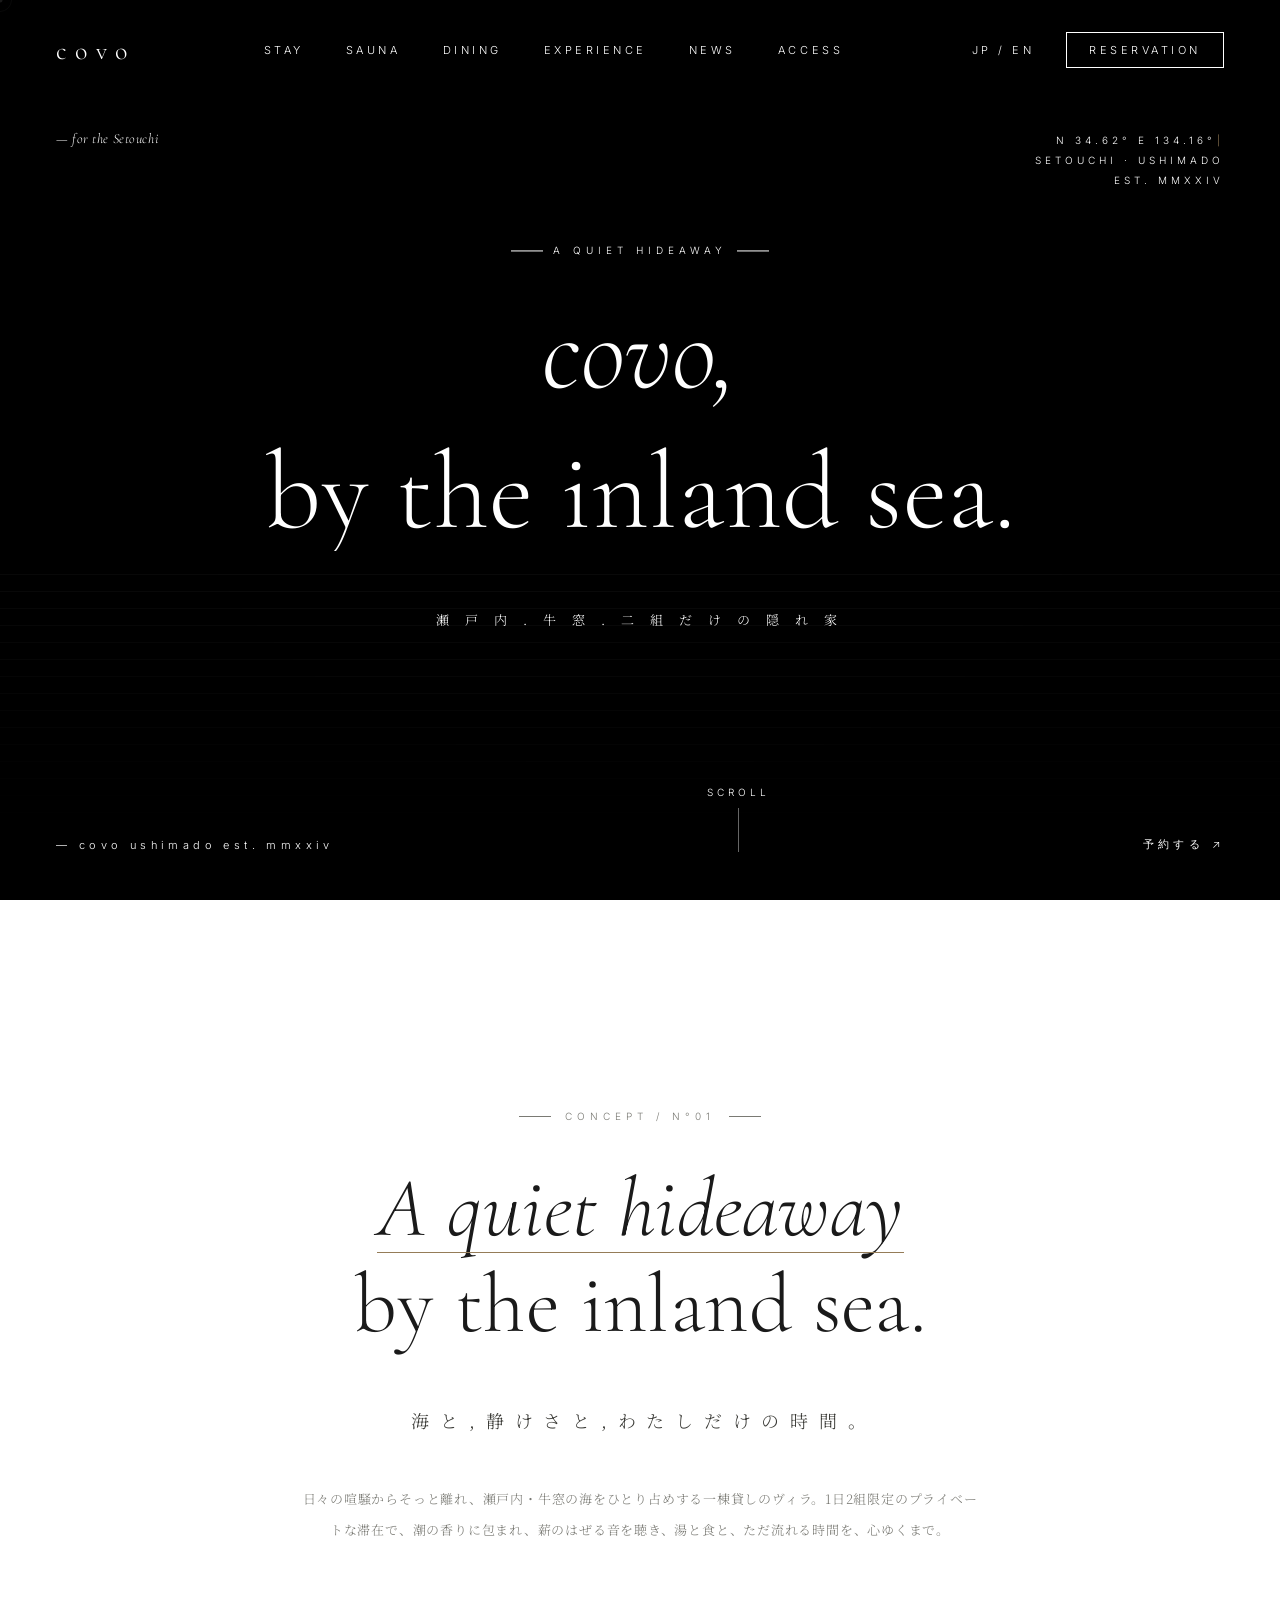
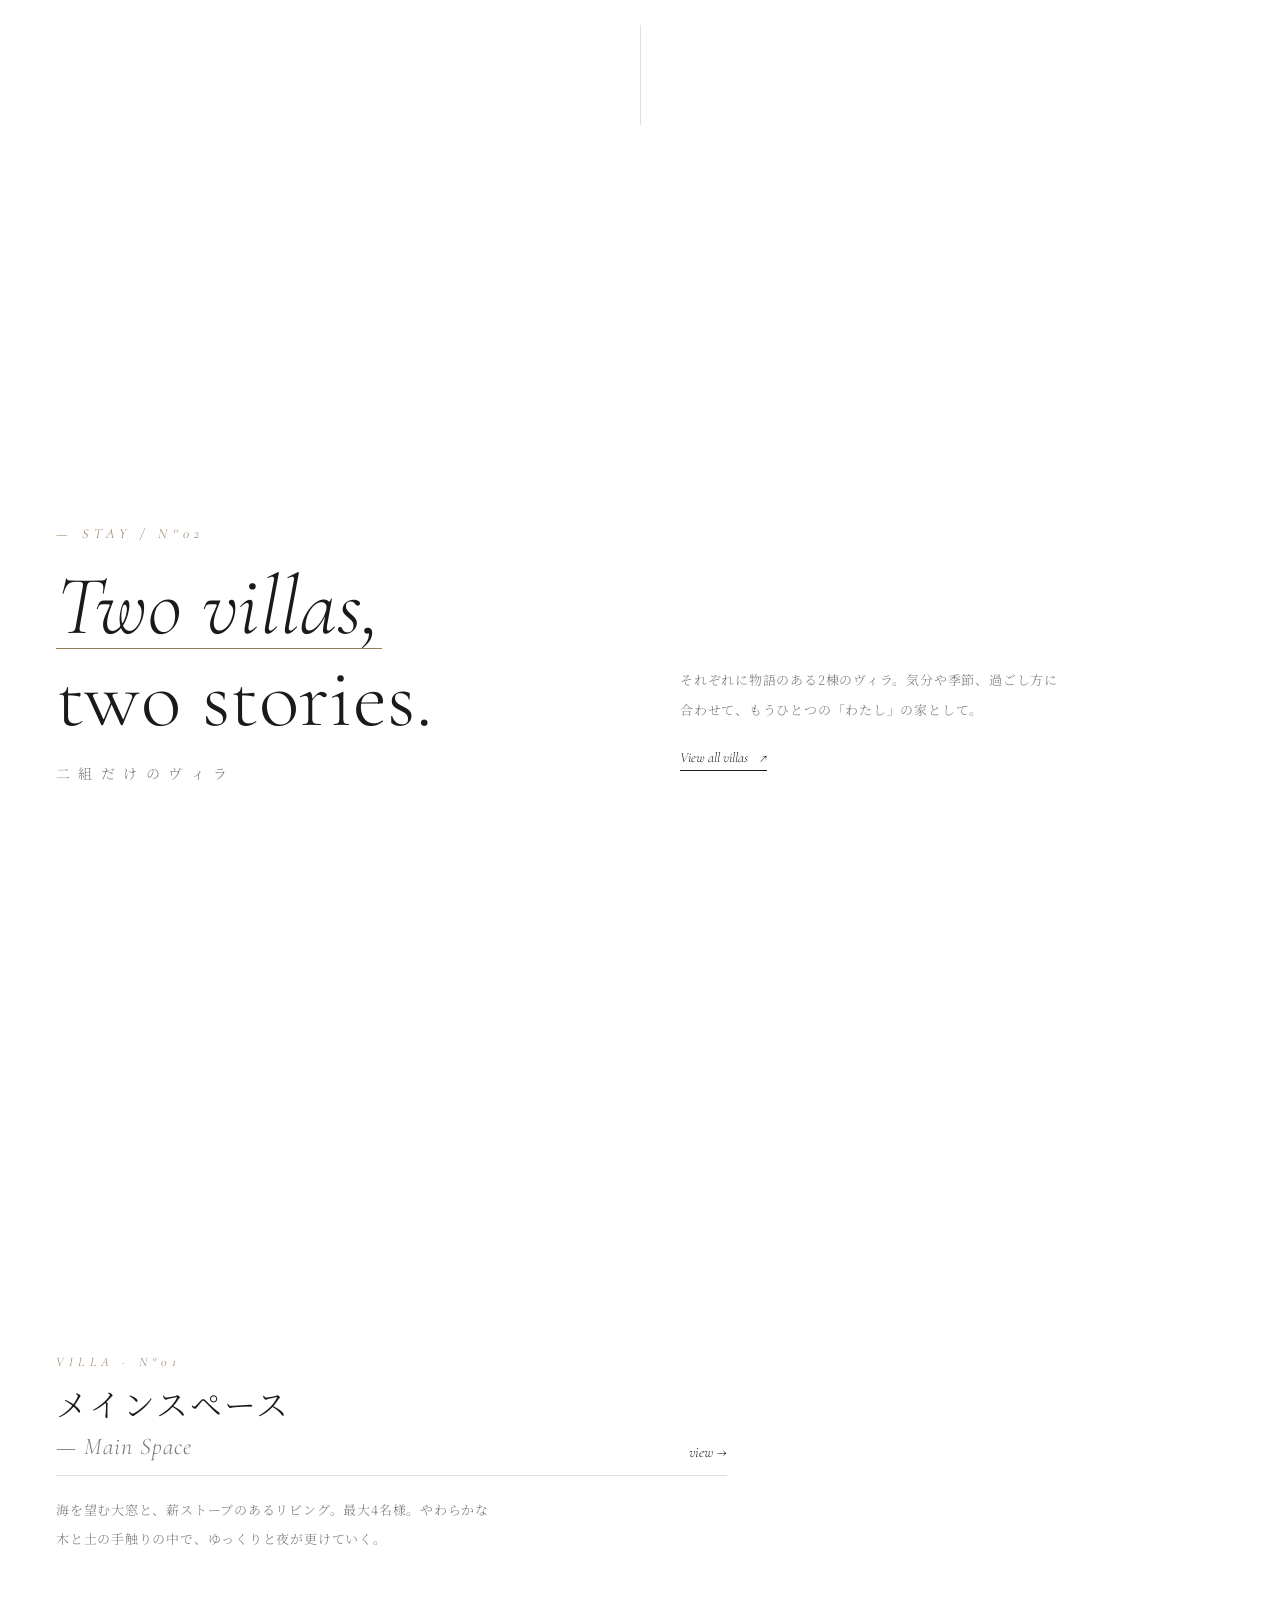
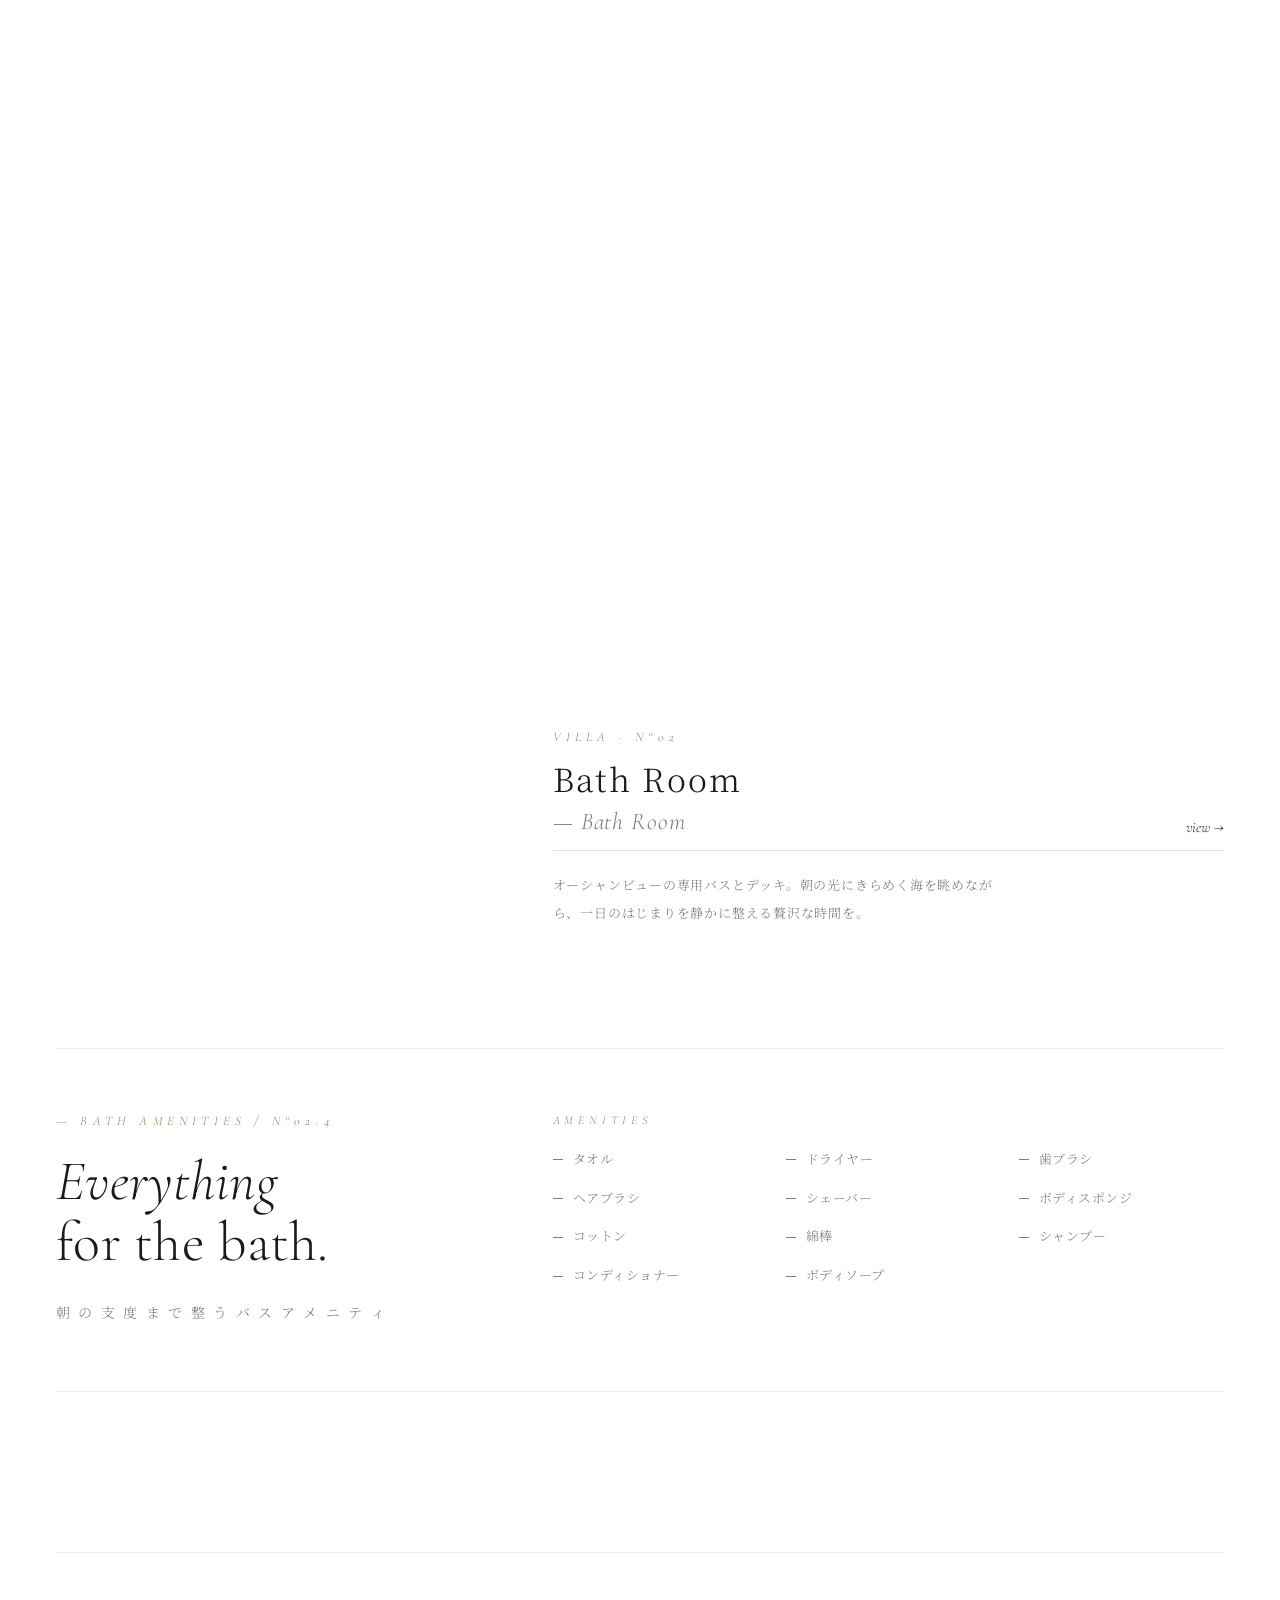
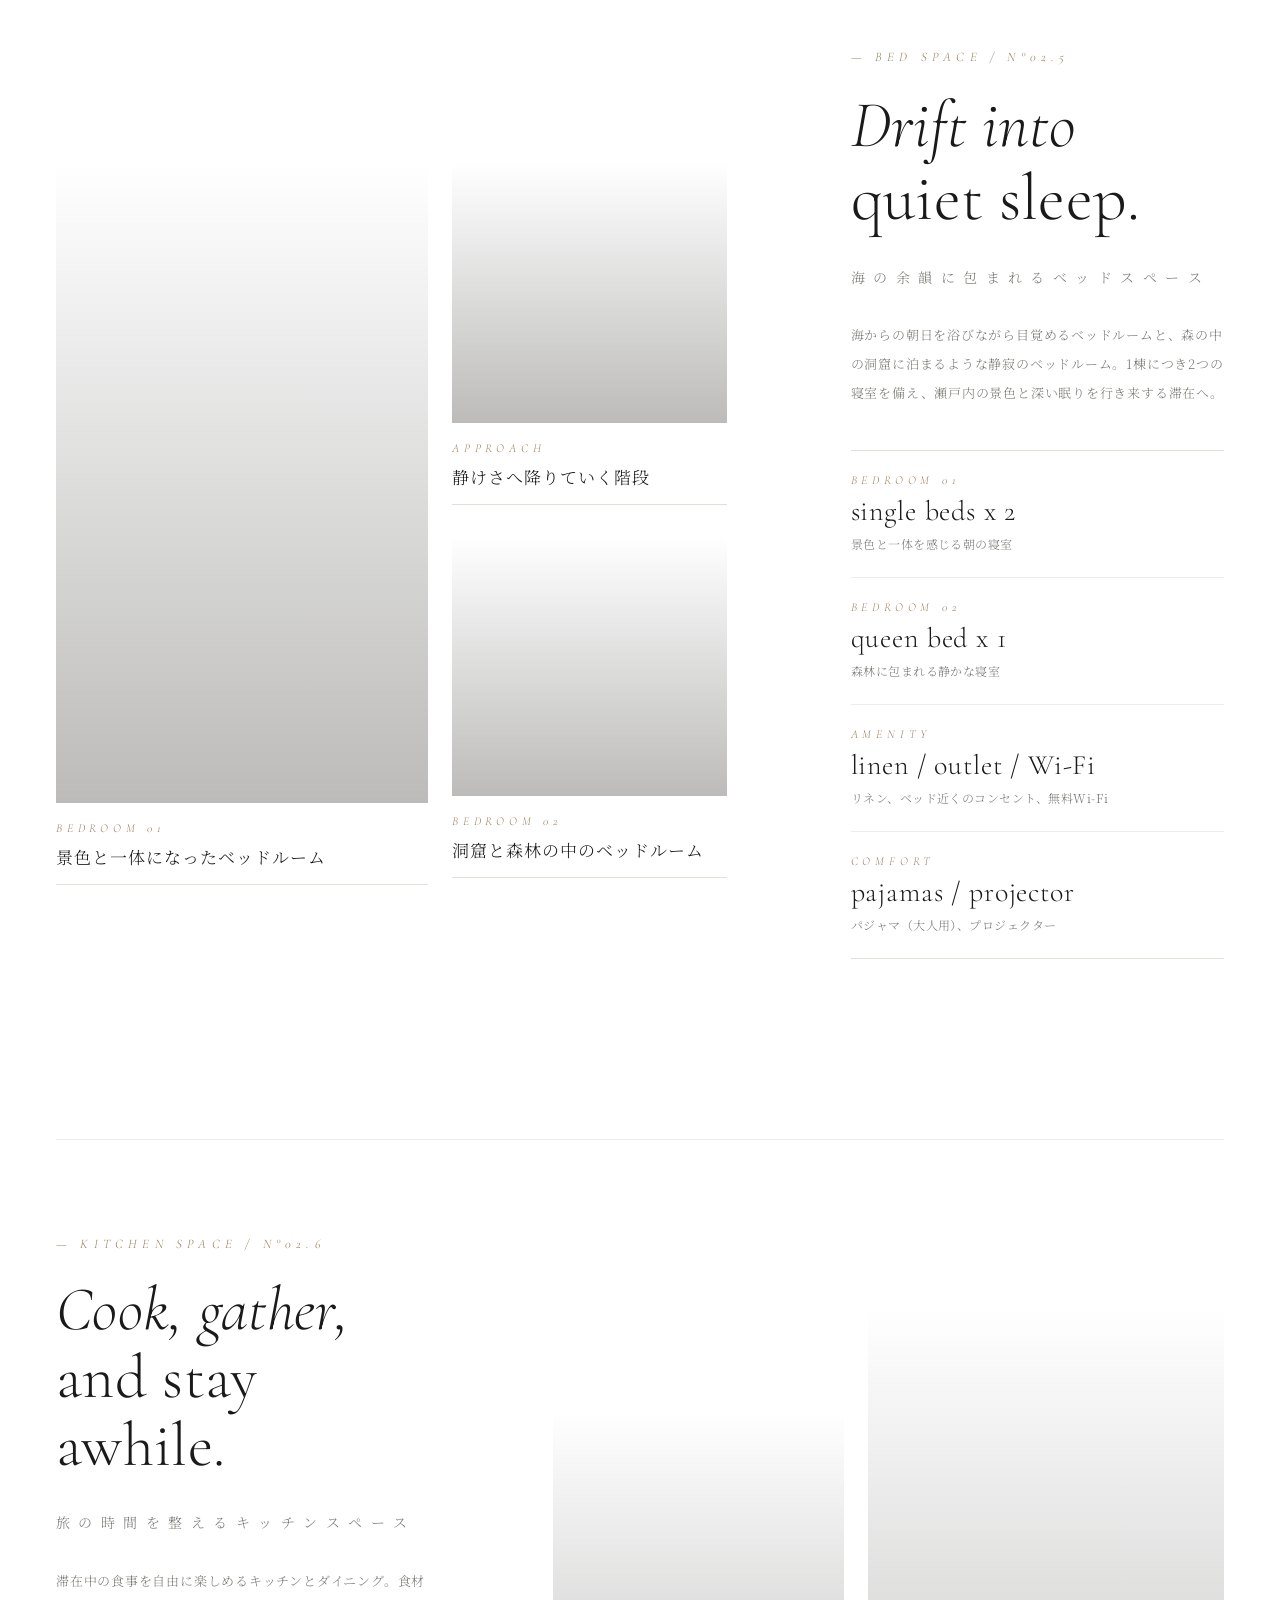
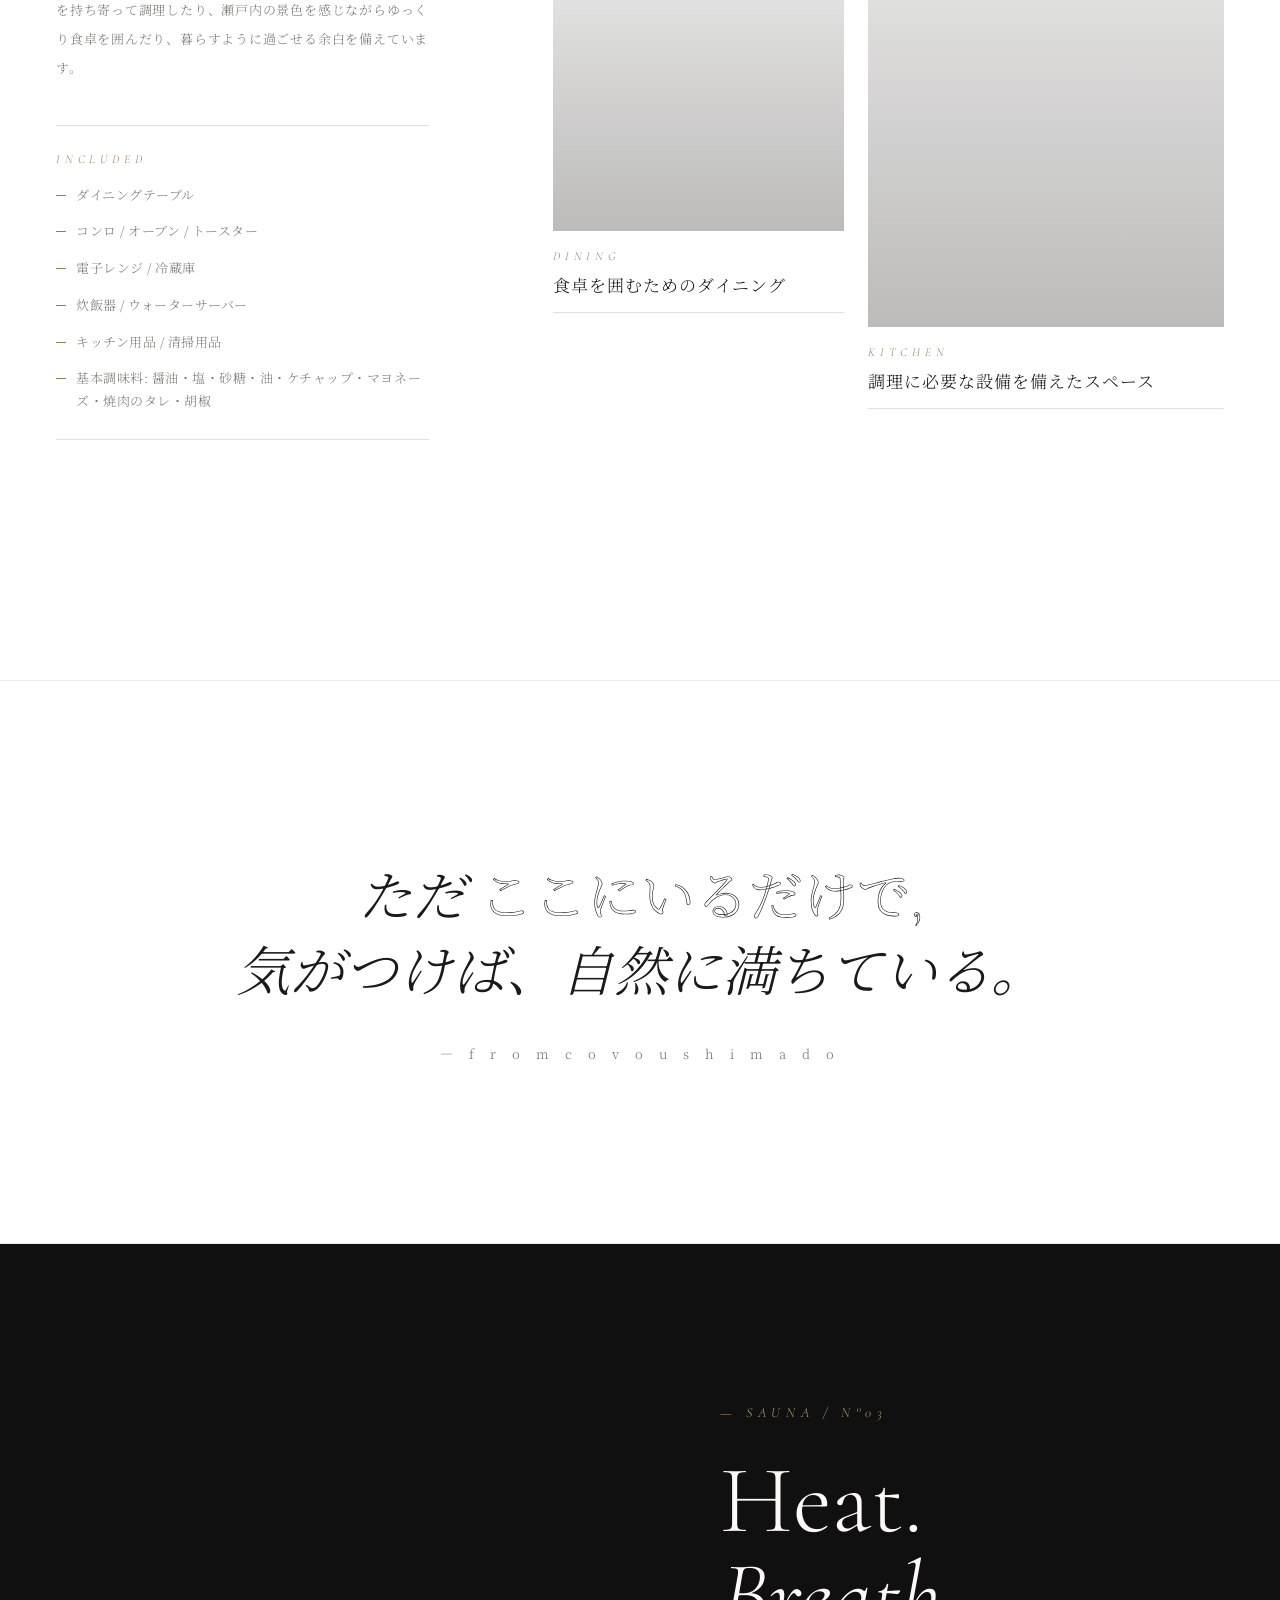
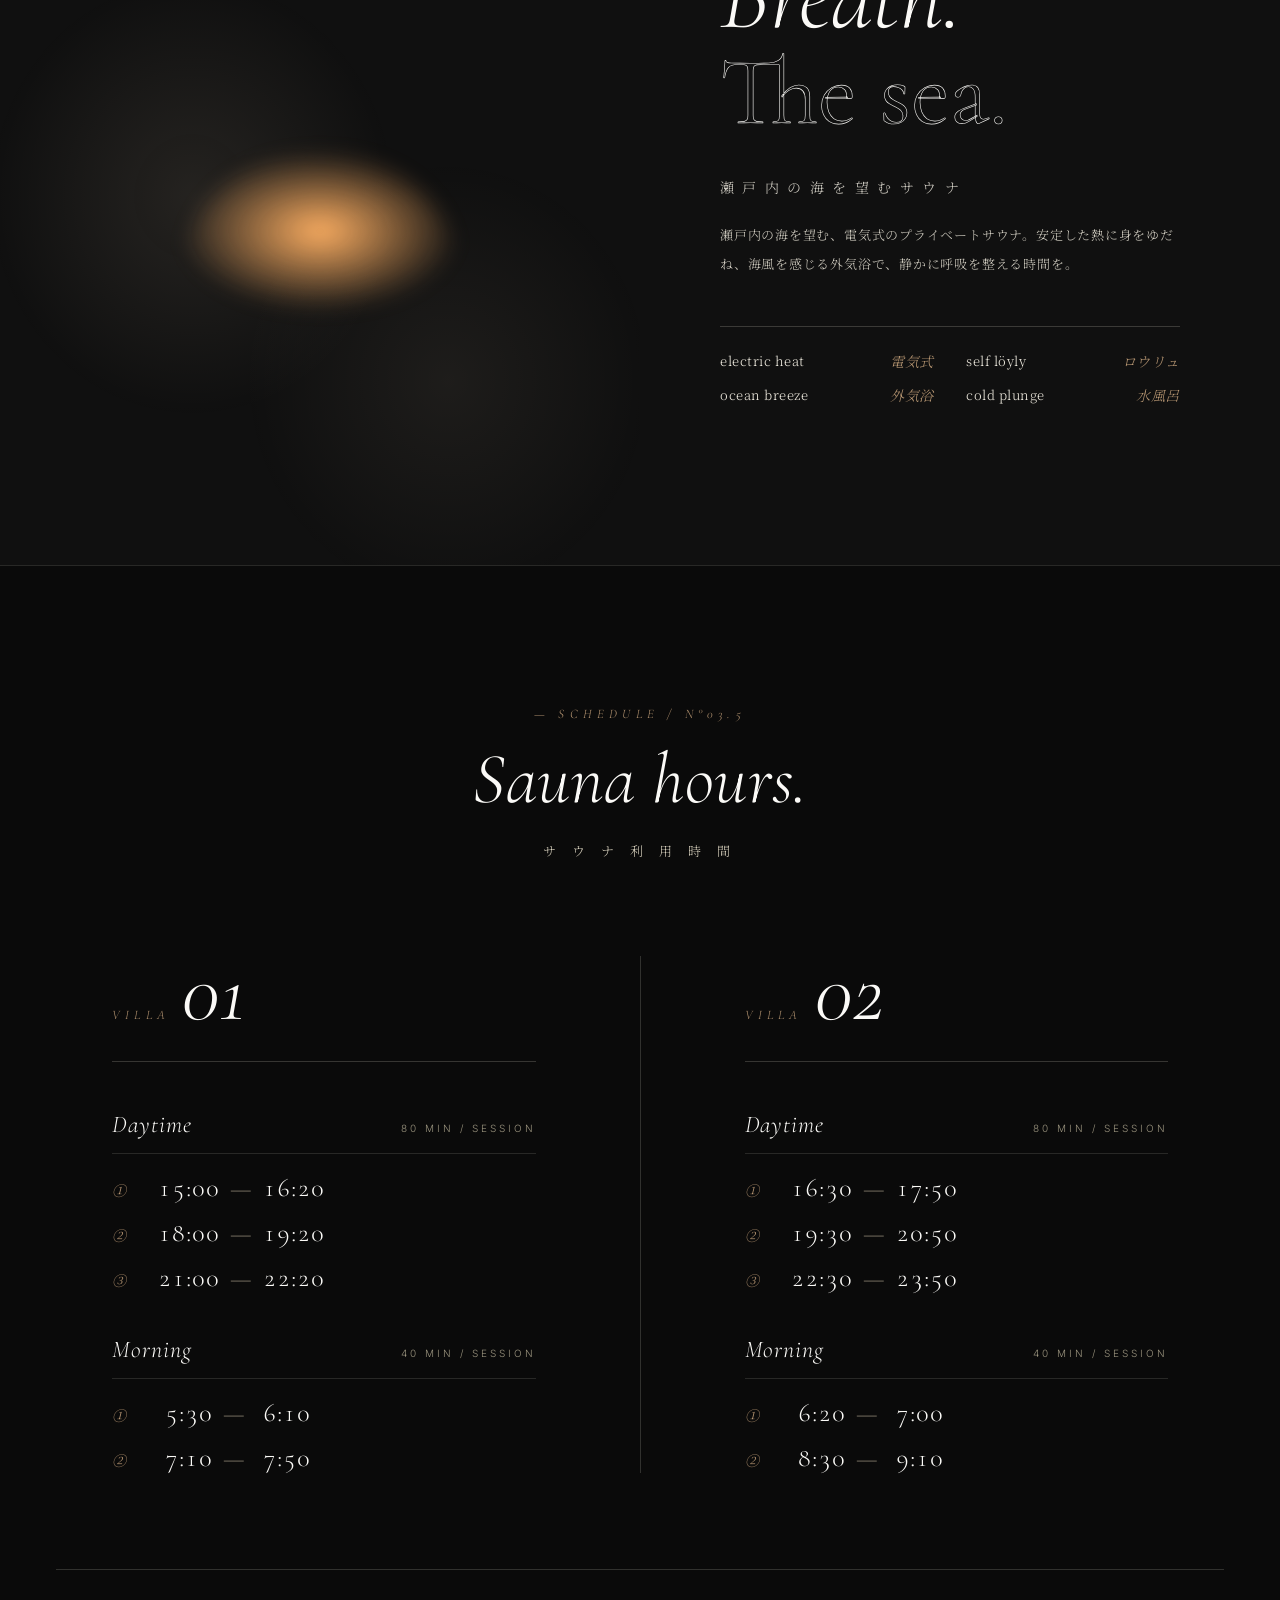
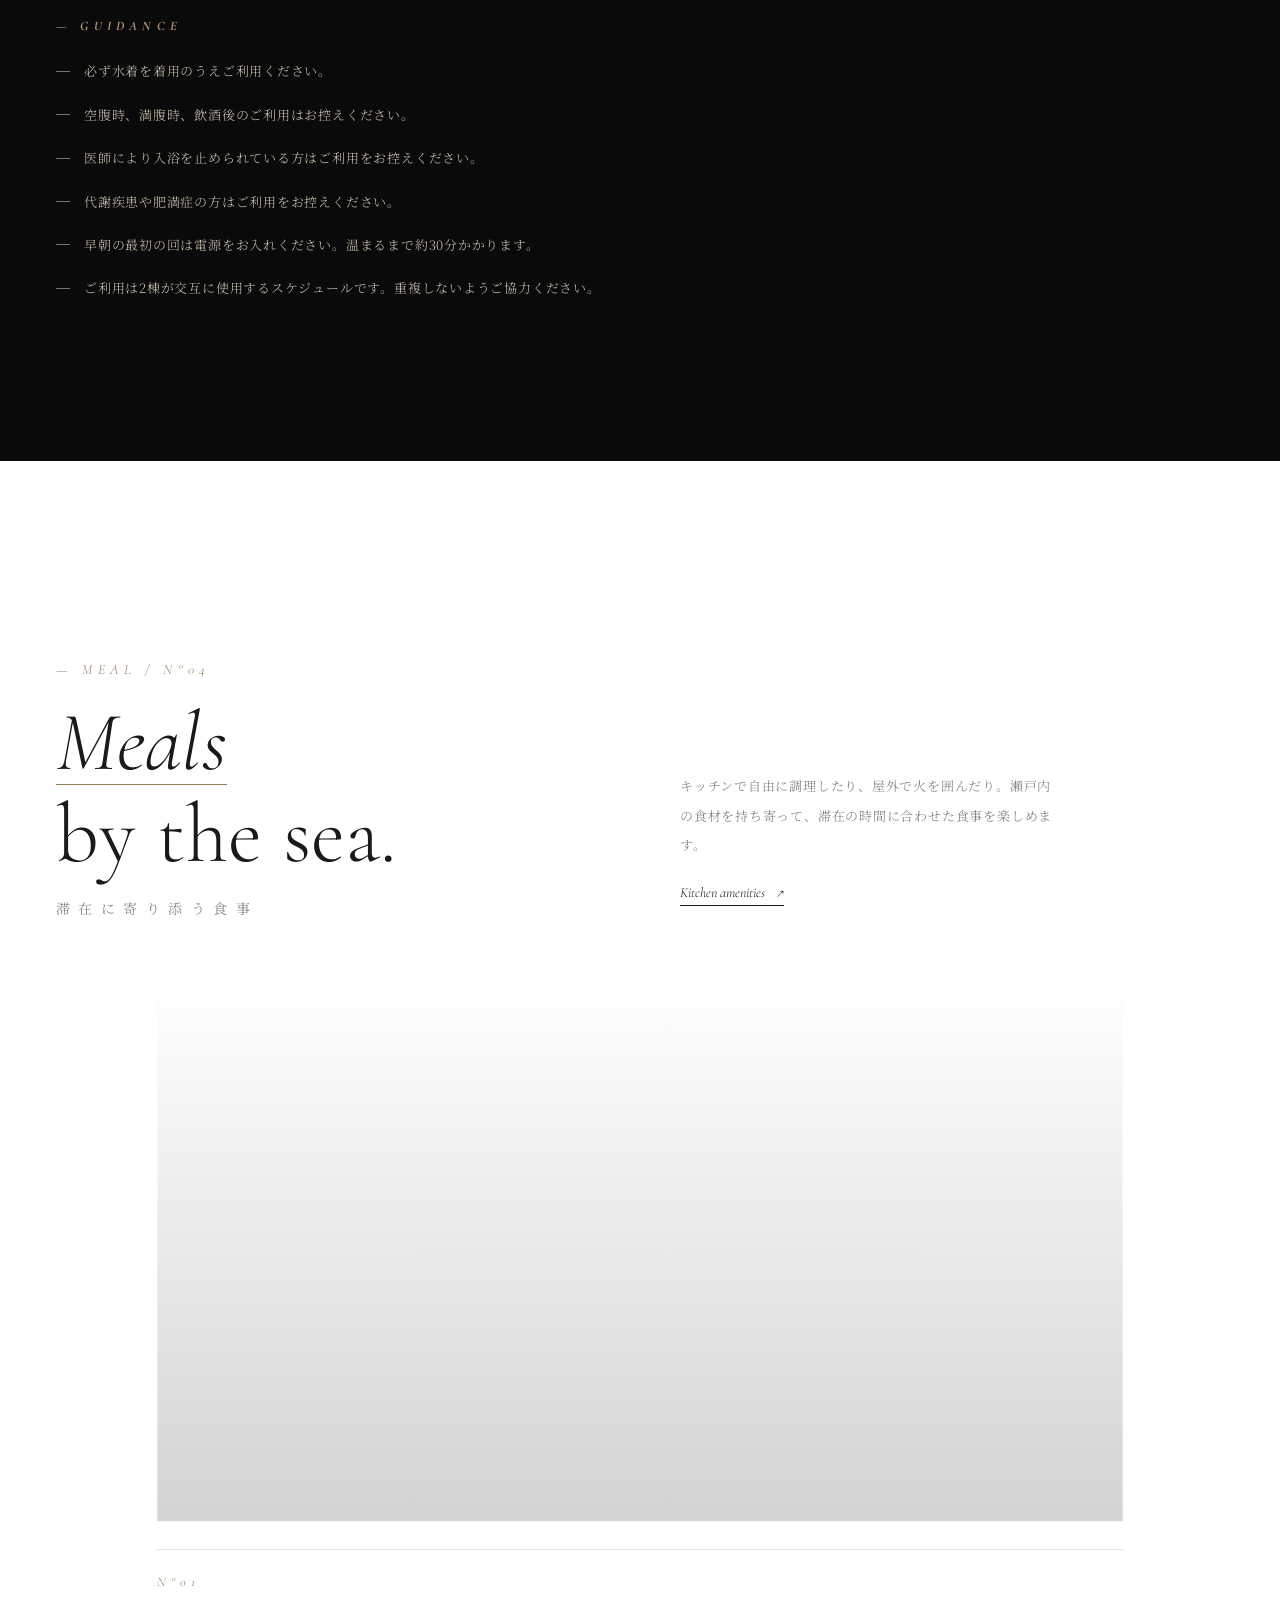
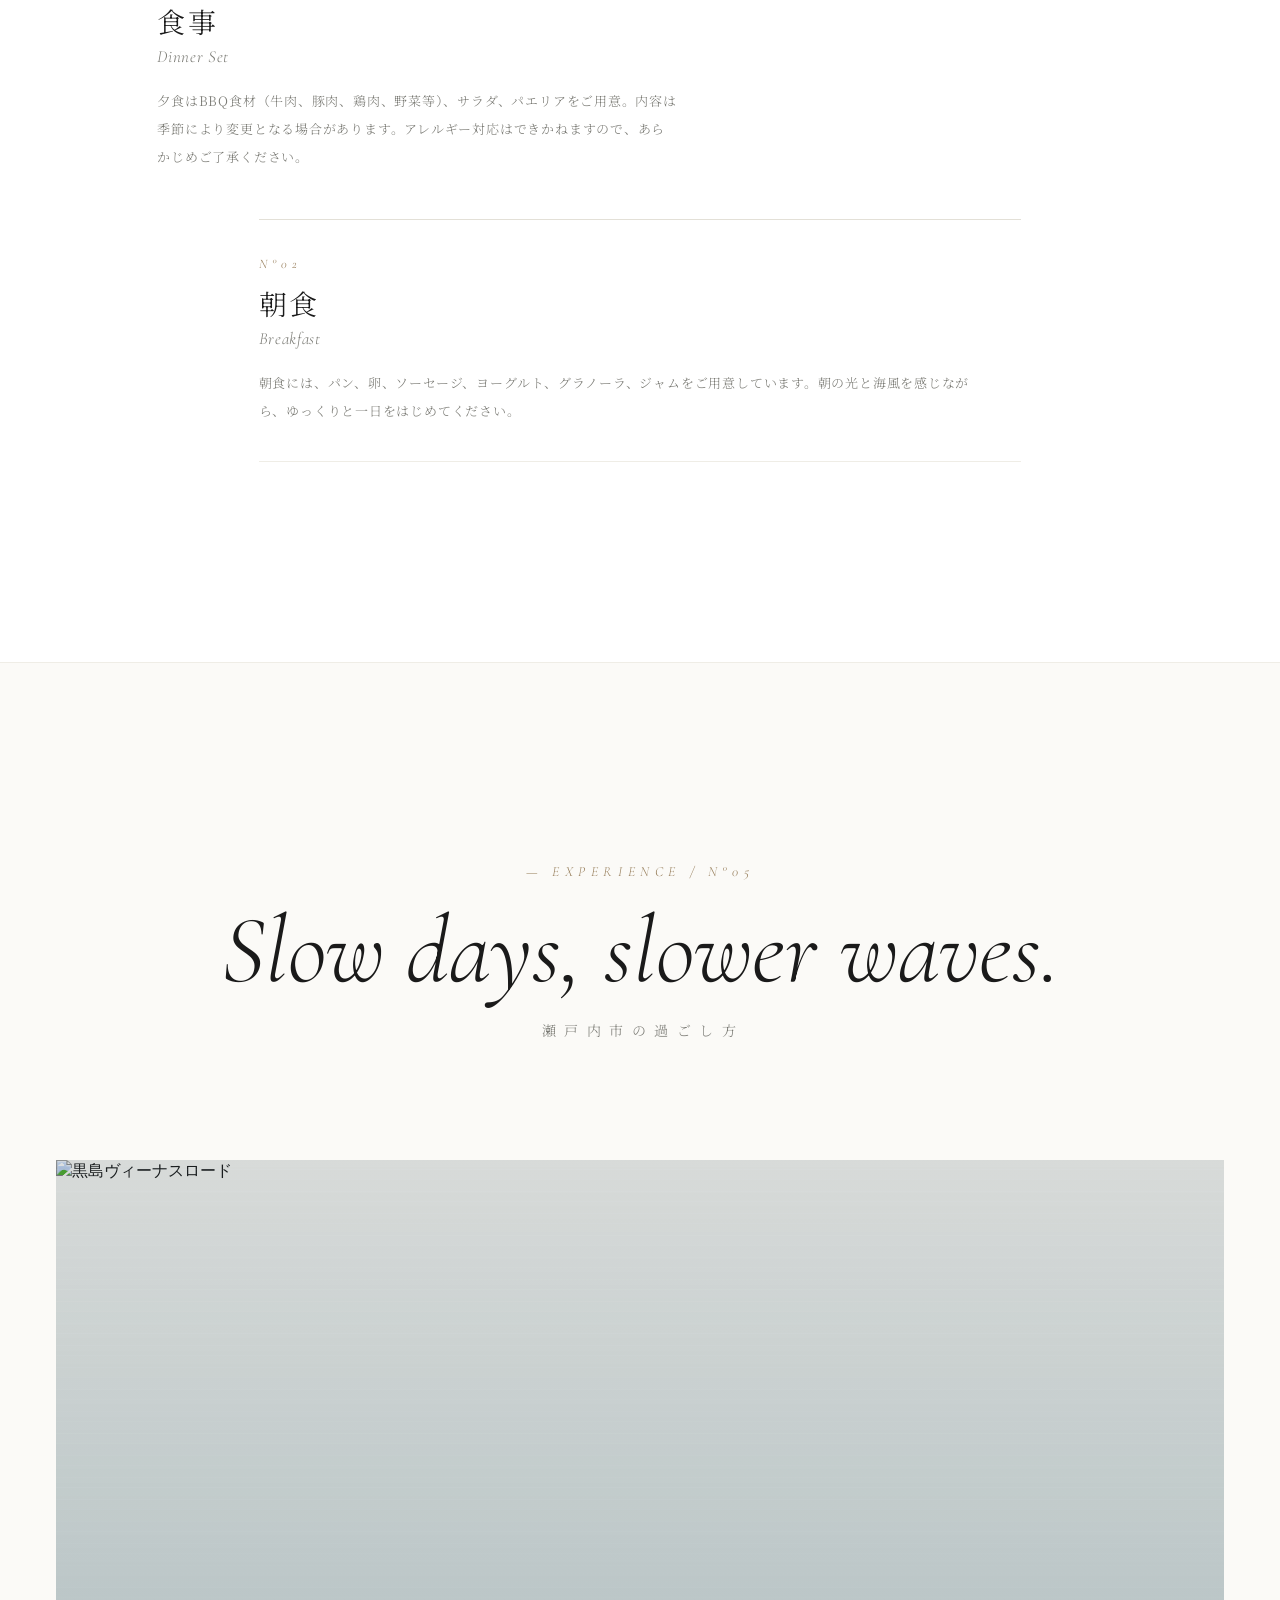
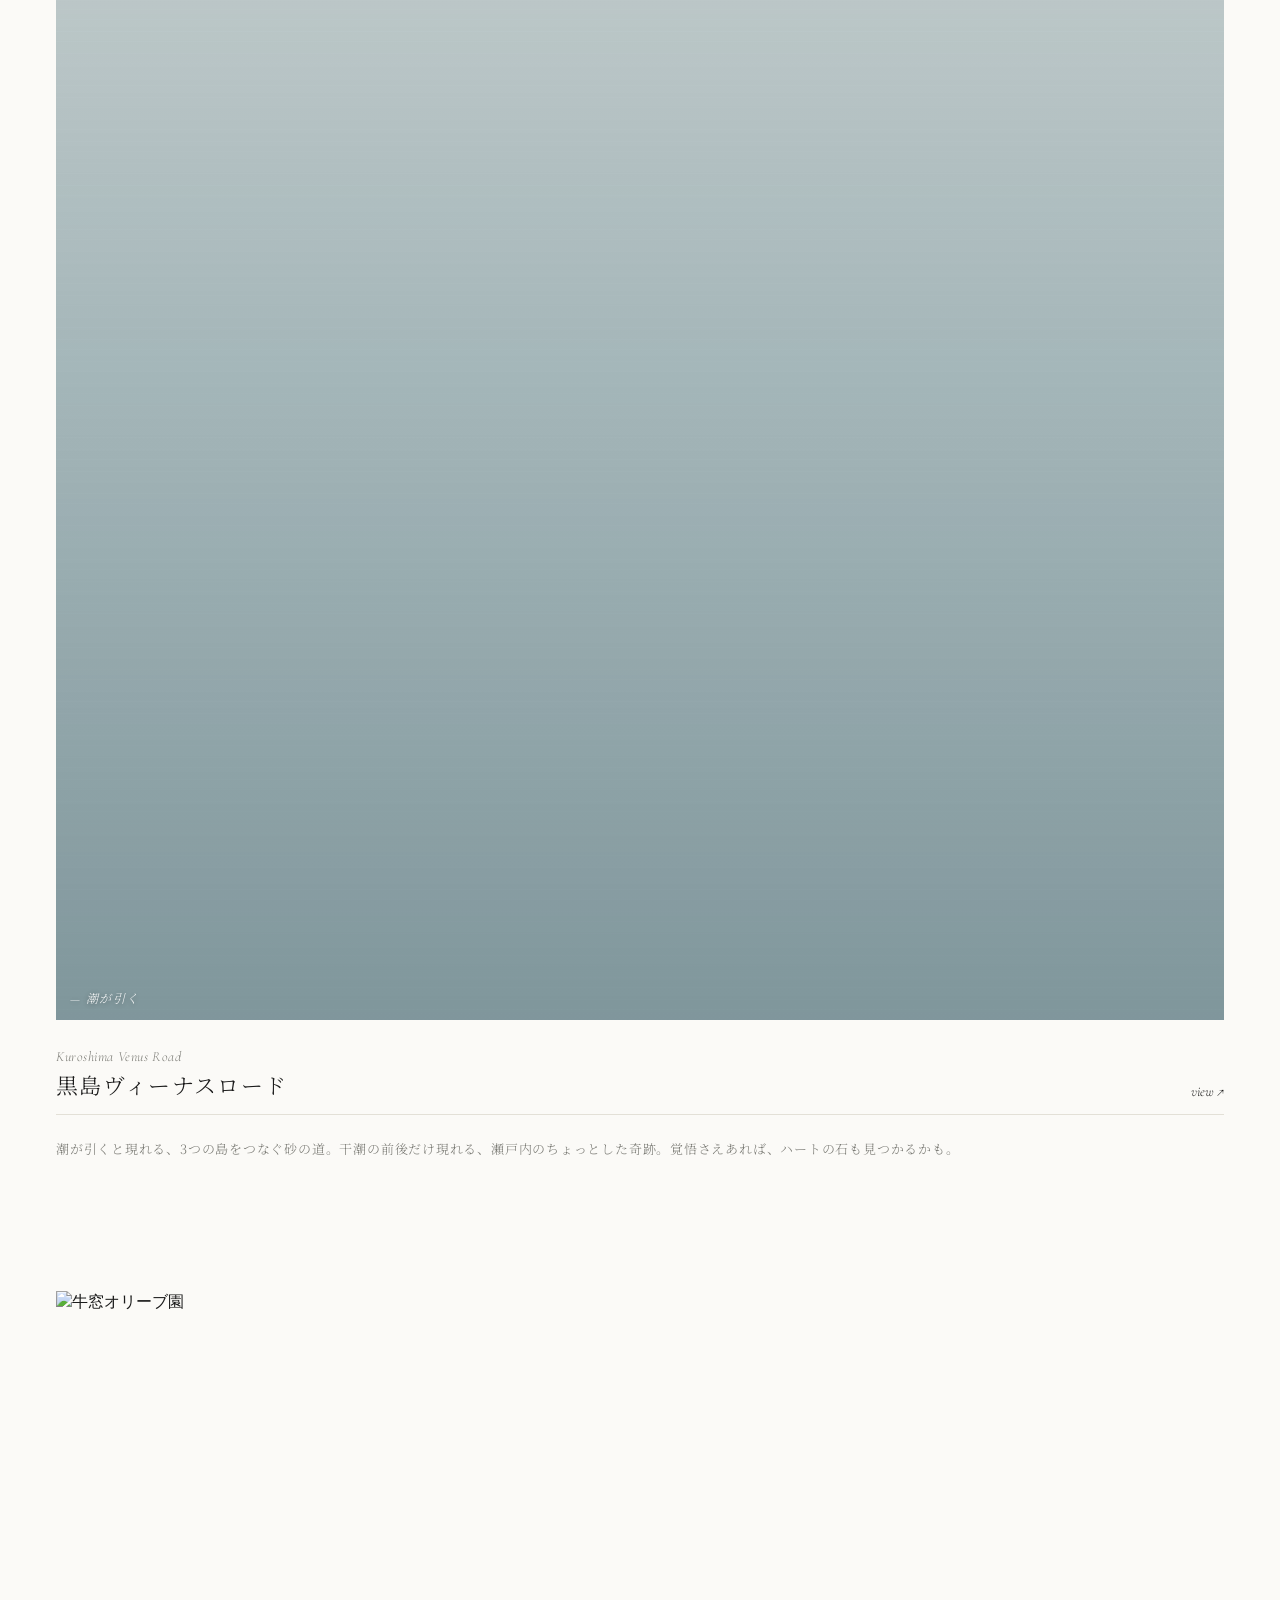
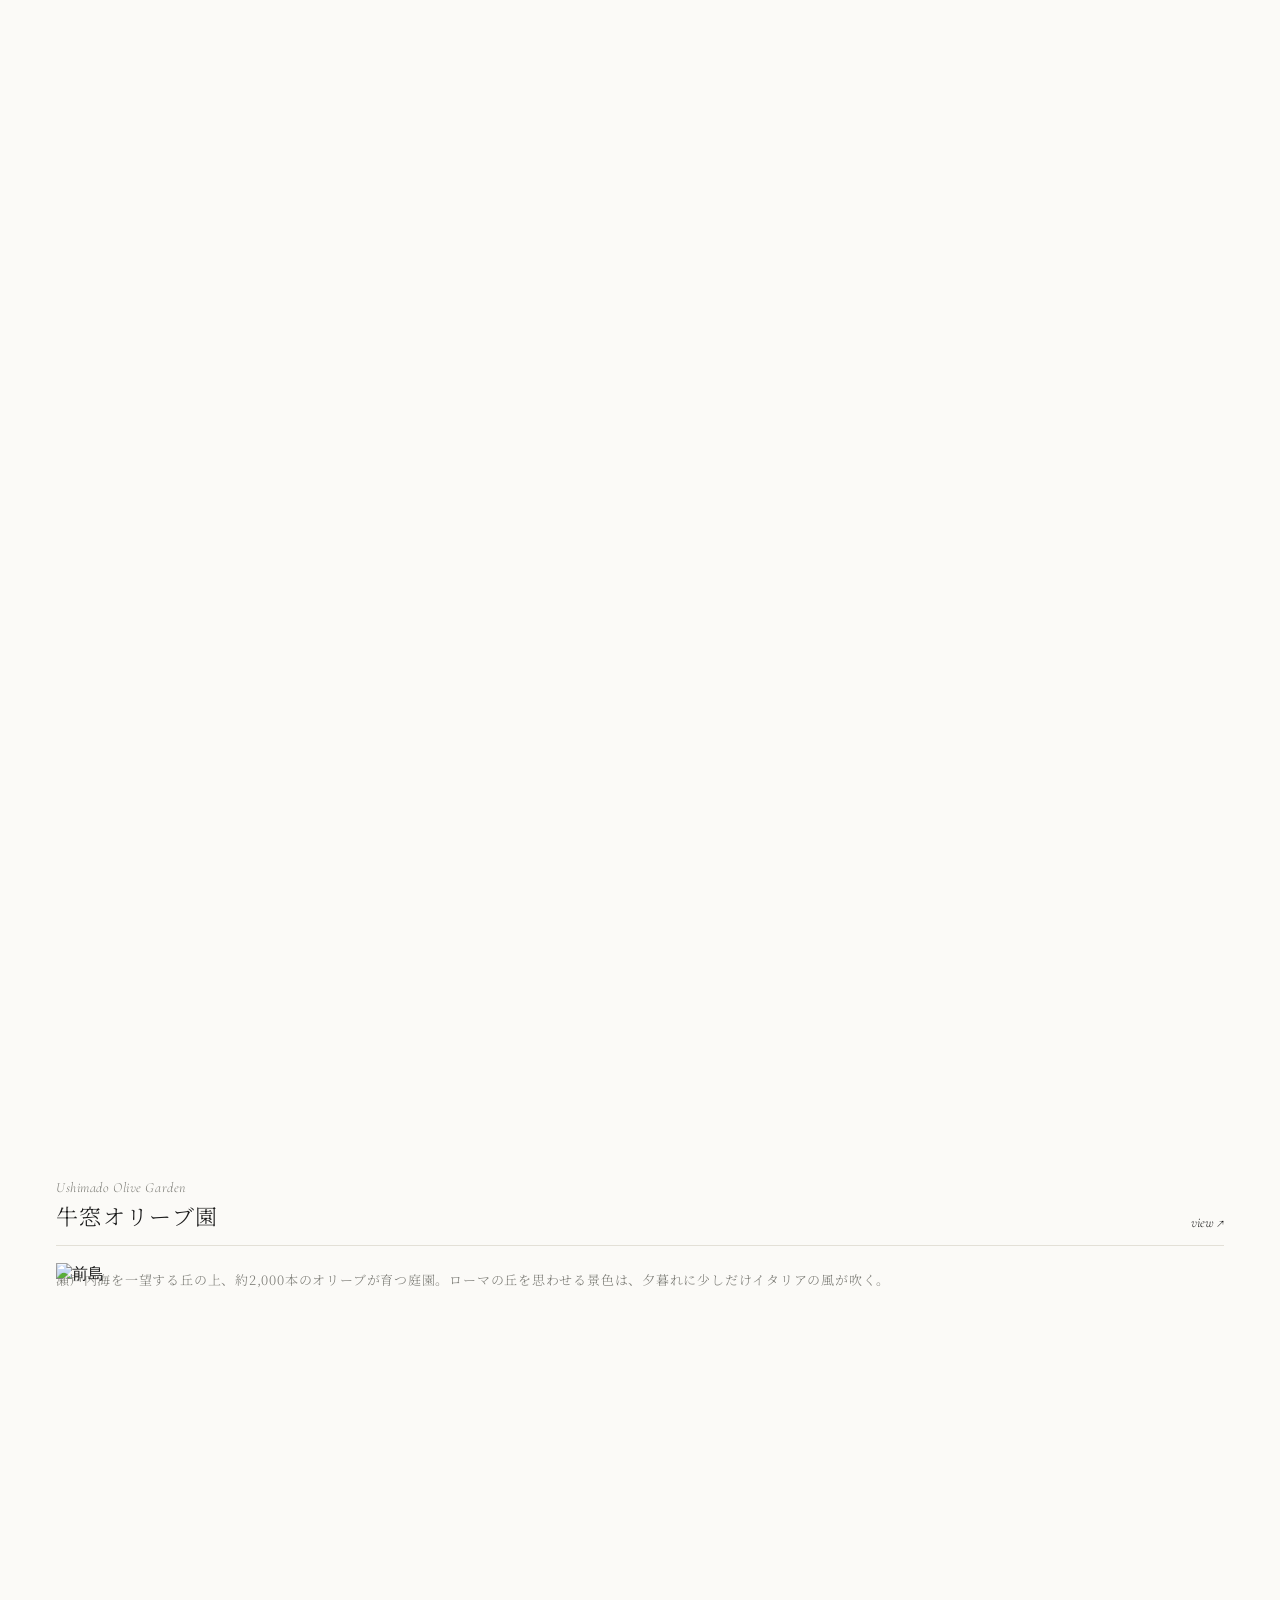
==== commit e04f11fd: "feat: add rich motion layer, signature animations, and OTA booking buttons - Scroll progress bar, he" ====
--- a/index.html
+++ b/index.html
@@ -563,7 +563,14 @@
   <h2 class="reveal"><em>Reserve</em> your<br><span class="stroke">quiet</span> weekend.</h2>
   <div class="jp reveal">瀬 戸 内 の 週 末 を , こ こ で 。</div>
   <div class="btn-wrap reveal">
-    <a class="btn" href="#">予約する <span class="arrow">↗</span></a>
+    <a class="btn btn-ota is-primary" href="https://www.booking.com/hotel/jp/covo-niu-chuang.ja.html" target="_blank" rel="noopener">
+      <span class="ota-name"><em>Booking.com</em>で予約</span>
+      <span class="arrow">↗</span>
+    </a>
+    <a class="btn btn-ota" href="https://hotel.travel.rakuten.co.jp/hinfo/192398/" target="_blank" rel="noopener">
+      <span class="ota-name"><em>楽天トラベル</em>で予約</span>
+      <span class="arrow">↗</span>
+    </a>
   </div>
 </section>
 
--- a/style.css
+++ b/style.css
@@ -430,11 +430,21 @@
 .cta h2 em{font-style:italic;}
 .cta h2 .stroke{-webkit-text-stroke:0.4px var(--ink);color:transparent;}
 .cta .jp{margin-top:24px;font-family:var(--jp);font-size:13px;letter-spacing:.12em;color:var(--ink-3);}
-.cta .btn-wrap{margin-top:40px;}
-.cta .btn{display:inline-flex;align-items:center;gap:14px;padding:16px 32px;border:0.5px solid var(--ink);
+.cta .btn-wrap{margin-top:40px;display:flex;flex-direction:column;align-items:center;gap:14px;}
+.cta .btn{display:inline-flex;align-items:center;justify-content:center;gap:14px;padding:16px 32px;border:0.5px solid var(--ink);
   font-size:10px;letter-spacing:.3em;color:var(--ink);transition:background .4s,color .4s;}
 .cta .btn:hover{background:var(--ink);color:#FFF;}
 .cta .btn .arrow{font-family:var(--serif);font-style:italic;font-size:13px;letter-spacing:0;}
+/* OTA reservation buttons */
+.cta .btn-ota{min-width:260px;}
+.cta .btn-ota .ota-name{font-family:var(--jp);font-weight:400;font-size:12px;letter-spacing:.18em;}
+.cta .btn-ota .ota-name em{font-family:var(--serif);font-style:italic;font-weight:400;letter-spacing:.04em;color:var(--brass);margin-right:8px;transition:color .4s;}
+.cta .btn-ota:hover .ota-name em{color:#E3CFA6;}
+/* booking.com = primary (filled) */
+.cta .btn-ota.is-primary{background:var(--ink);color:#FFF;}
+.cta .btn-ota.is-primary .ota-name em{color:#E3CFA6;}
+.cta .btn-ota.is-primary:hover{background:var(--brass);border-color:var(--brass);}
+.cta .btn-ota.is-primary:hover .ota-name em{color:#FFF;}
 
 /* ============ FAQ ============ */
 .faq{padding:100px 24px;background:var(--white);border-top:0.5px solid var(--line-soft);}
@@ -745,9 +755,11 @@
   .cta h2 { font-size: 128px; line-height: 1.04; margin-top: 32px; }
   .cta h2 .stroke { -webkit-text-stroke: 0.6px var(--ink); }
   .cta .jp { margin-top: 42px; font-size: 14px; letter-spacing: .16em; }
-  .cta .btn-wrap { margin-top: 64px; }
+  .cta .btn-wrap { margin-top: 64px; flex-direction: row; justify-content: center; gap: 20px; }
   .cta .btn { padding: 22px 48px; font-size: 11px; letter-spacing: .4em; }
   .cta .btn .arrow { font-size: 14px; }
+  .cta .btn-ota { min-width: 300px; }
+  .cta .btn-ota .ota-name { font-size: 13px; letter-spacing: .22em; }
 
   /* Restore FAQ Desktop */
   .faq { padding: 180px 56px; }
@@ -796,3 +808,147 @@
   .reserve-fab:hover .label .en { color: #FFF; }
   .reserve-fab:hover .pulse { background: #FFF; box-shadow: none; animation: none; }
 }
+
+/* ==========================================================================
+   RICH MOTION LAYER  (added — refined, brand-appropriate animation)
+   ========================================================================== */
+
+/* Scroll progress — hairline brass bar at the very top */
+.scroll-progress{position:fixed;top:0;left:0;height:2px;width:0;z-index:80;
+  background:linear-gradient(90deg,var(--brass),#c7ac80);
+  box-shadow:0 0 8px -1px rgba(149,124,88,.5);
+  transform-origin:left;pointer-events:none;transition:opacity .4s ease;}
+
+/* ---- Hero entrance: gentle fade-up on load (h1 keeps its own rise) ---- */
+.hero .hero-top .meta,
+.hero .hero-top .stamp,
+.hero .hero-mid .eyebrow,
+.hero .hero-mid .jp,
+.hero .hero-bot > *{
+  opacity:0;transform:translateY(16px);
+  animation:heroIn 1.4s cubic-bezier(.2,.8,.2,1) forwards;}
+.hero .hero-mid .eyebrow{animation-delay:.25s;}
+.hero .hero-top .meta{animation-delay:.5s;}
+.hero .hero-top .stamp{animation-delay:.65s;}
+.hero .hero-mid .jp{animation-delay:1.05s;}
+.hero .hero-bot > *{animation-delay:1.3s;}
+@keyframes heroIn{to{opacity:1;transform:translateY(0);}}
+/* hero video: slow settle on load */
+.hero .img video{animation:heroMedia 2.6s cubic-bezier(.2,.8,.2,1) forwards;}
+@keyframes heroMedia{from{transform:scale(1.08);}to{transform:scale(1);}}
+
+/* ---- Staggered children inside a revealed block ---- */
+.reveal .stagger-child,
+.reveal.stagger > *{
+  opacity:0;transform:translateY(22px);
+  transition:opacity 1s ease,transform 1.1s cubic-bezier(.2,.8,.2,1);
+  transition-delay:calc(var(--d,0) * 90ms);}
+.reveal.in .stagger-child,
+.reveal.in.stagger > *{opacity:1;transform:translateY(0);}
+
+/* list items (amenities / kitchen / schedule / faq / exp-more / access)
+   FAIL-OPEN: visible by default; animate only when .in is added */
+.js-stagger.in > *{animation:staggerUp .9s cubic-bezier(.2,.8,.2,1) both;
+  animation-delay:calc(var(--d,0) * 70ms);}
+@keyframes staggerUp{from{opacity:0;transform:translateY(18px);}to{opacity:1;transform:translateY(0);}}
+
+/* ---- Image wipe-in reveal (photos uncover + slow zoom out)
+   FAIL-OPEN: image is fully visible by default; the wipe plays as a
+   one-shot animation when .in is added, so it can never get stuck hidden ---- */
+.media-reveal.in{animation:mediaWipe 1.3s cubic-bezier(.7,0,.15,1) both;}
+@keyframes mediaWipe{from{clip-path:inset(0 100% 0 0);}to{clip-path:inset(0 0 0 0);}}
+.media-reveal.in > img,
+.media-reveal.in .inner{animation:mediaZoom 1.8s cubic-bezier(.2,.8,.2,1) both;}
+@keyframes mediaZoom{from{transform:scale(1.12);}to{transform:scale(1);}}
+
+/* ---- Heading italic gets an under-stroke that draws in on reveal ---- */
+.sec-head h2 em,.exp-head h2 em,.faq-head h2 em,.access-head h2 em,
+.intro h2 em,.cta h2 em{position:relative;display:inline-block;}
+.sec-head.in h2 em::after,.exp-head.in h2 em::after,.faq-head.in h2 em::after,
+.access-head.in h2 em::after,.intro.in h2 em::after,.cta.in h2 em::after{
+  content:"";position:absolute;left:0;right:0;bottom:.04em;height:1px;
+  background:var(--brass);transform:scaleX(0);transform-origin:left;
+  animation:drawLine 1.1s .55s cubic-bezier(.7,0,.15,1) forwards;}
+@keyframes drawLine{to{transform:scaleX(1);}}
+
+/* ---- Card hover lift ---- */
+@media (min-width:1024px){
+  .villa,.meal-card,.exp-item,.bed-card,.kitchen-card{
+    transition:transform .6s cubic-bezier(.2,.8,.2,1),box-shadow .6s ease;}
+  .villa:hover,.meal-card:hover,.exp-item:hover{
+    transform:translateY(-6px);}
+  .bed-card,.kitchen-card{will-change:transform;}
+  .bed-card:hover,.kitchen-card:hover{transform:translateY(-5px) scale(1.012);
+    box-shadow:0 24px 50px -24px rgba(0,0,0,.28);}
+  /* magnetic buttons follow the cursor a touch */
+  .btn,.map-link,.instagram-btn,.more{transition:transform .25s cubic-bezier(.2,.8,.2,1),background .35s,color .35s,border-color .35s;}
+}
+
+/* ---- Smooth FAQ accordion ---- */
+.faq-item{overflow:hidden;}
+.faq-item > p{transition:opacity .5s ease;}
+.faq-item summary{transition:color .35s ease;}
+.faq-item summary::-webkit-details-marker{display:none;}
+.faq-item[open] summary{color:var(--brass);}
+
+/* ---- Quote: soft float of the brushed stroke ---- */
+.quote .stroke{display:inline-block;animation:floatY 7s ease-in-out infinite;}
+@keyframes floatY{50%{transform:translateY(-5px);}}
+
+/* ---- Section reveal: also nudge non-reveal sections via in-view fade ---- */
+.fade-section{opacity:0;transform:translateY(28px);
+  transition:opacity 1.1s ease,transform 1.3s cubic-bezier(.2,.8,.2,1);}
+.fade-section.in{opacity:1;transform:translateY(0);}
+
+/* ==========================================================================
+   SIGNATURE MOTION  (water ripple / tide reveal / heat haze / GPS type)
+   ========================================================================== */
+
+/* 1. Hero water-ripple canvas */
+.hero .ripple-canvas{position:absolute;inset:0;z-index:2;pointer-events:none;}
+.hero .hero-top,.hero .hero-mid,.hero .hero-bot{z-index:4;}
+.hero .vignette{z-index:3;}
+
+/* 2. Venus Road — tide recedes on hover to reveal the sand path */
+.exp-item.tide .ph{position:relative;}
+.exp-item.tide .tide-water{position:absolute;inset:0;z-index:2;pointer-events:none;
+  background:
+    linear-gradient(180deg,rgba(36,74,86,.10),rgba(28,82,96,.34) 55%,rgba(20,66,80,.5)),
+    repeating-linear-gradient(180deg,rgba(255,255,255,0) 0 9px,rgba(255,255,255,.07) 9px 10px);
+  background-size:100% 100%, 100% 22px;
+  backdrop-filter:saturate(1.1) brightness(.94);
+  clip-path:inset(0 0 0 0);
+  transition:clip-path 1.5s cubic-bezier(.7,0,.15,1);
+  animation:tideShimmer 5s ease-in-out infinite;}
+@keyframes tideShimmer{50%{background-position:0 0, 0 11px;}}
+.exp-item.tide:hover .tide-water{clip-path:inset(100% 0 0 0);}
+.exp-item.tide .tide-hint{position:absolute;left:14px;bottom:14px;z-index:3;
+  font-family:var(--serif);font-style:italic;font-size:12px;letter-spacing:.12em;
+  color:#fff;text-shadow:0 1px 6px rgba(0,0,0,.4);opacity:.92;
+  transition:opacity .6s ease;pointer-events:none;}
+.exp-item.tide:hover .tide-hint{opacity:0;}
+
+/* 3. Sauna heat haze (filter applied via JS-injected SVG) */
+.sauna-img.heat-on{will-change:filter;}
+.svg-defs{position:absolute;width:0;height:0;overflow:hidden;}
+
+/* 4. GPS typewriter coordinates */
+.hero-top .stamp .gps-line{display:inline-block;white-space:pre;}
+.hero-top .stamp .gps-caret{display:inline-block;margin-left:1px;
+  color:var(--brass);animation:gpsBlink 1s steps(1) infinite;}
+.hero-top .stamp .gps-caret.done{animation:none;opacity:0;}
+@keyframes gpsBlink{50%{opacity:0;}}
+
+/* ---- Respect reduced-motion ---- */
+@media (prefers-reduced-motion: reduce){
+  *,*::before,*::after{animation-duration:.001ms!important;animation-iteration-count:1!important;
+    transition-duration:.001ms!important;scroll-behavior:auto!important;}
+  .media-reveal{clip-path:none!important;}
+  .scroll-progress{display:none;}
+  .hero .ripple-canvas{display:none;}
+  .sauna-img.heat-on{filter:none!important;}
+  .exp-item.tide .tide-water{animation:none;}
+  .hero .hero-top .meta,.hero .hero-top .stamp,.hero .hero-mid .eyebrow,
+  .hero .hero-mid .jp,.hero .hero-bot > *,.reveal .stagger-child,
+  .reveal.stagger > *,.js-stagger > *,.fade-section{opacity:1;transform:none;}
+}
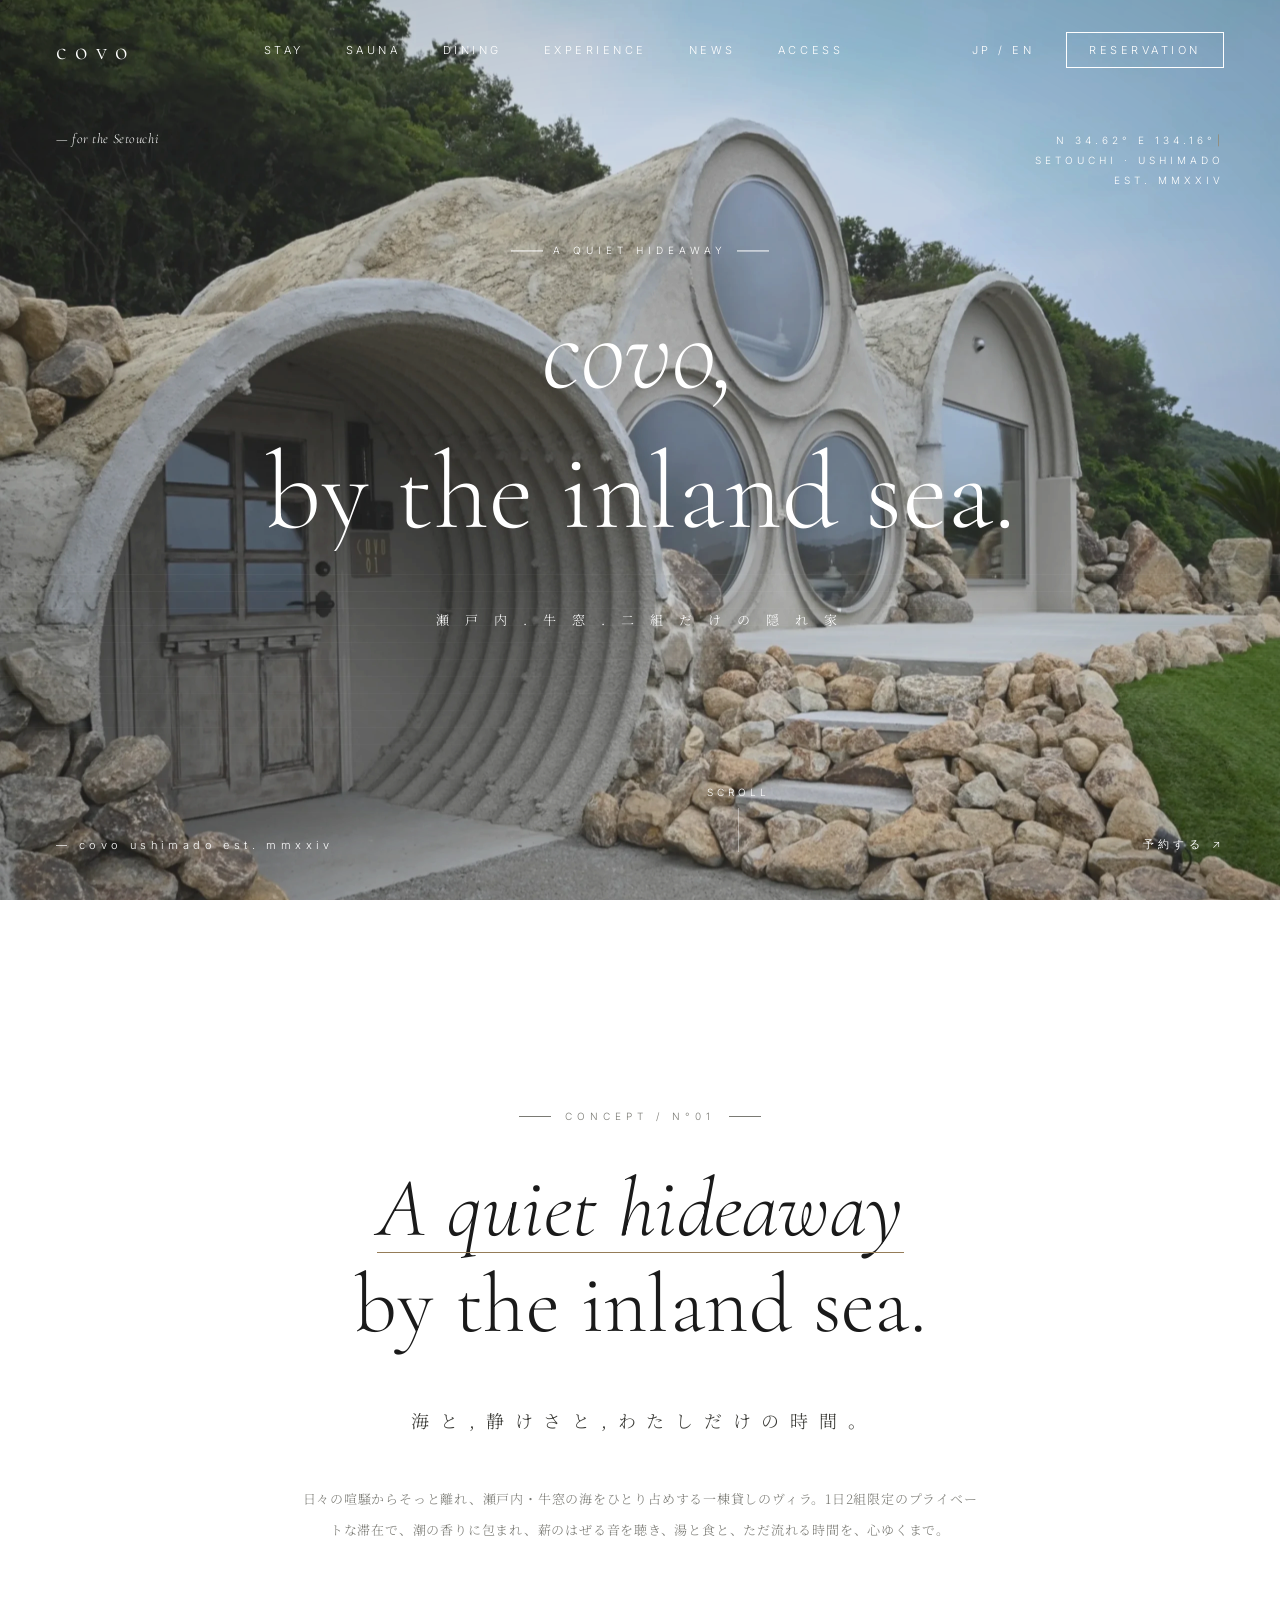
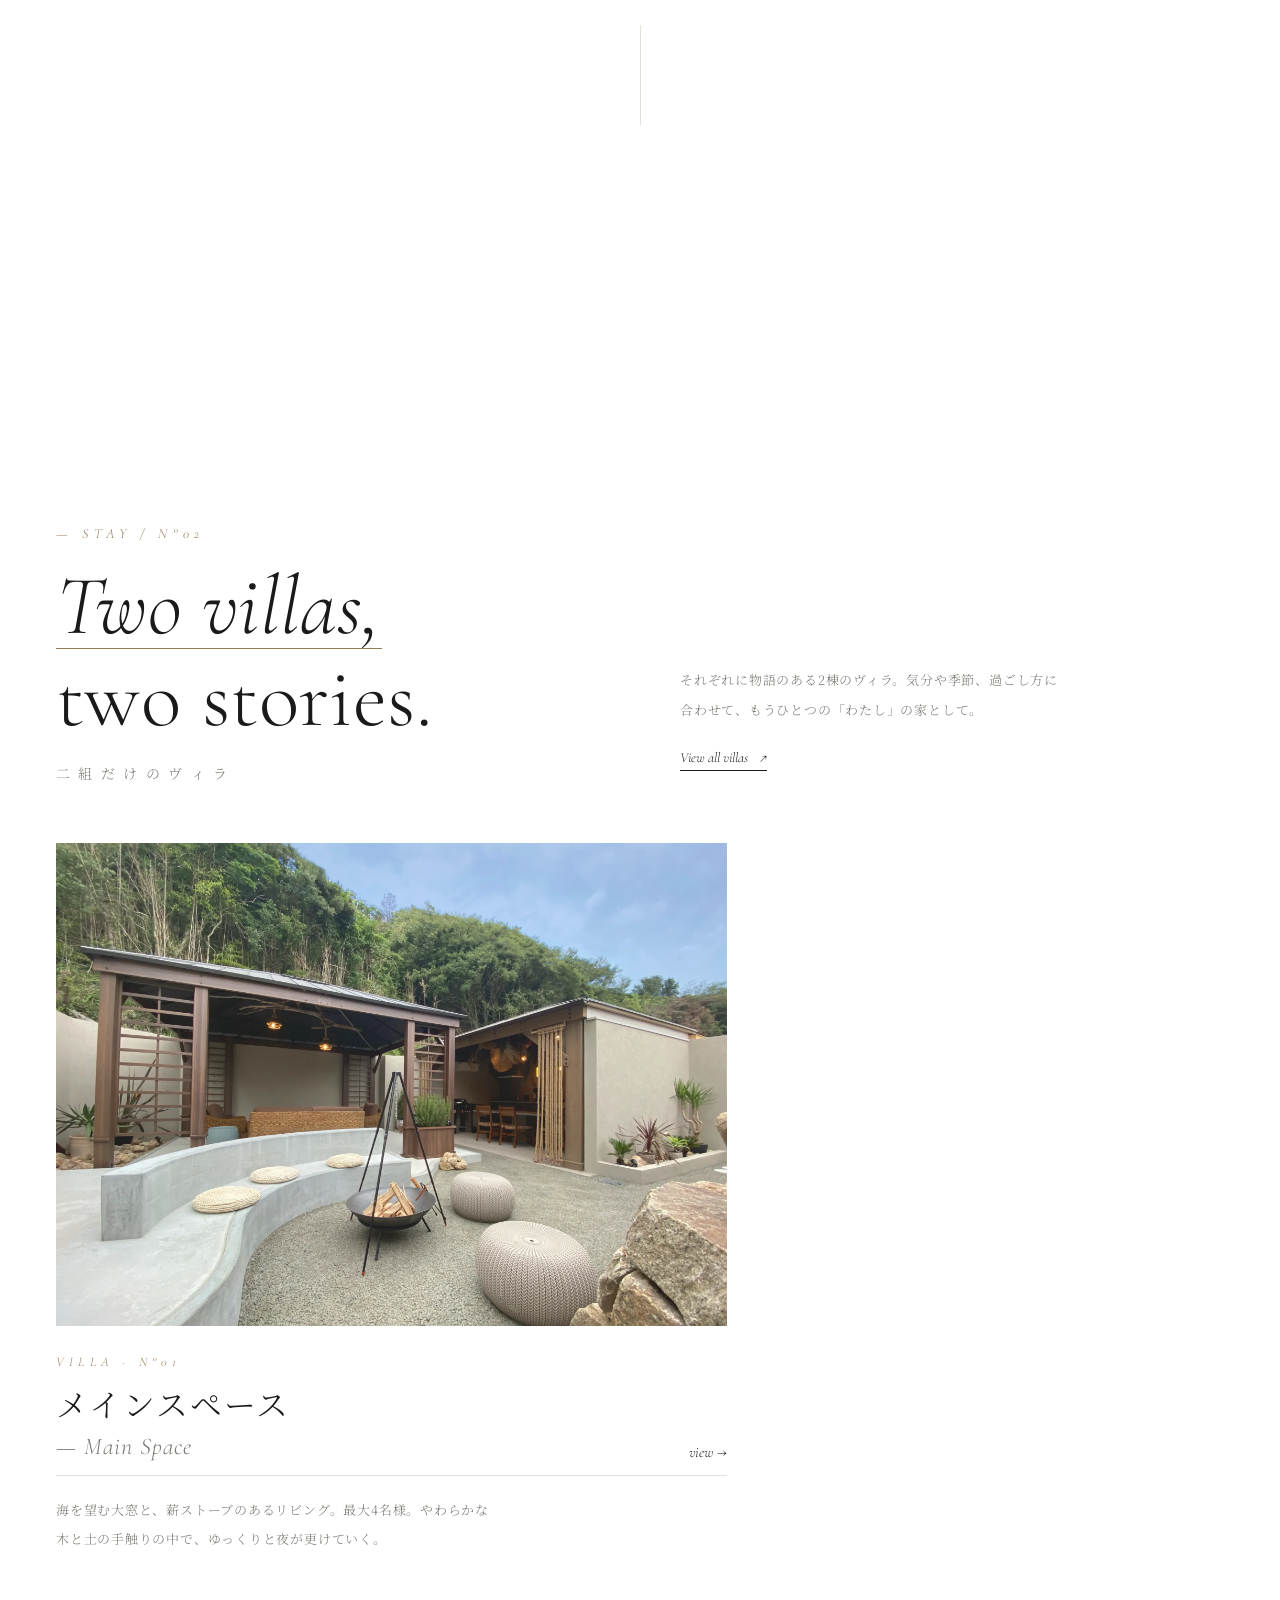
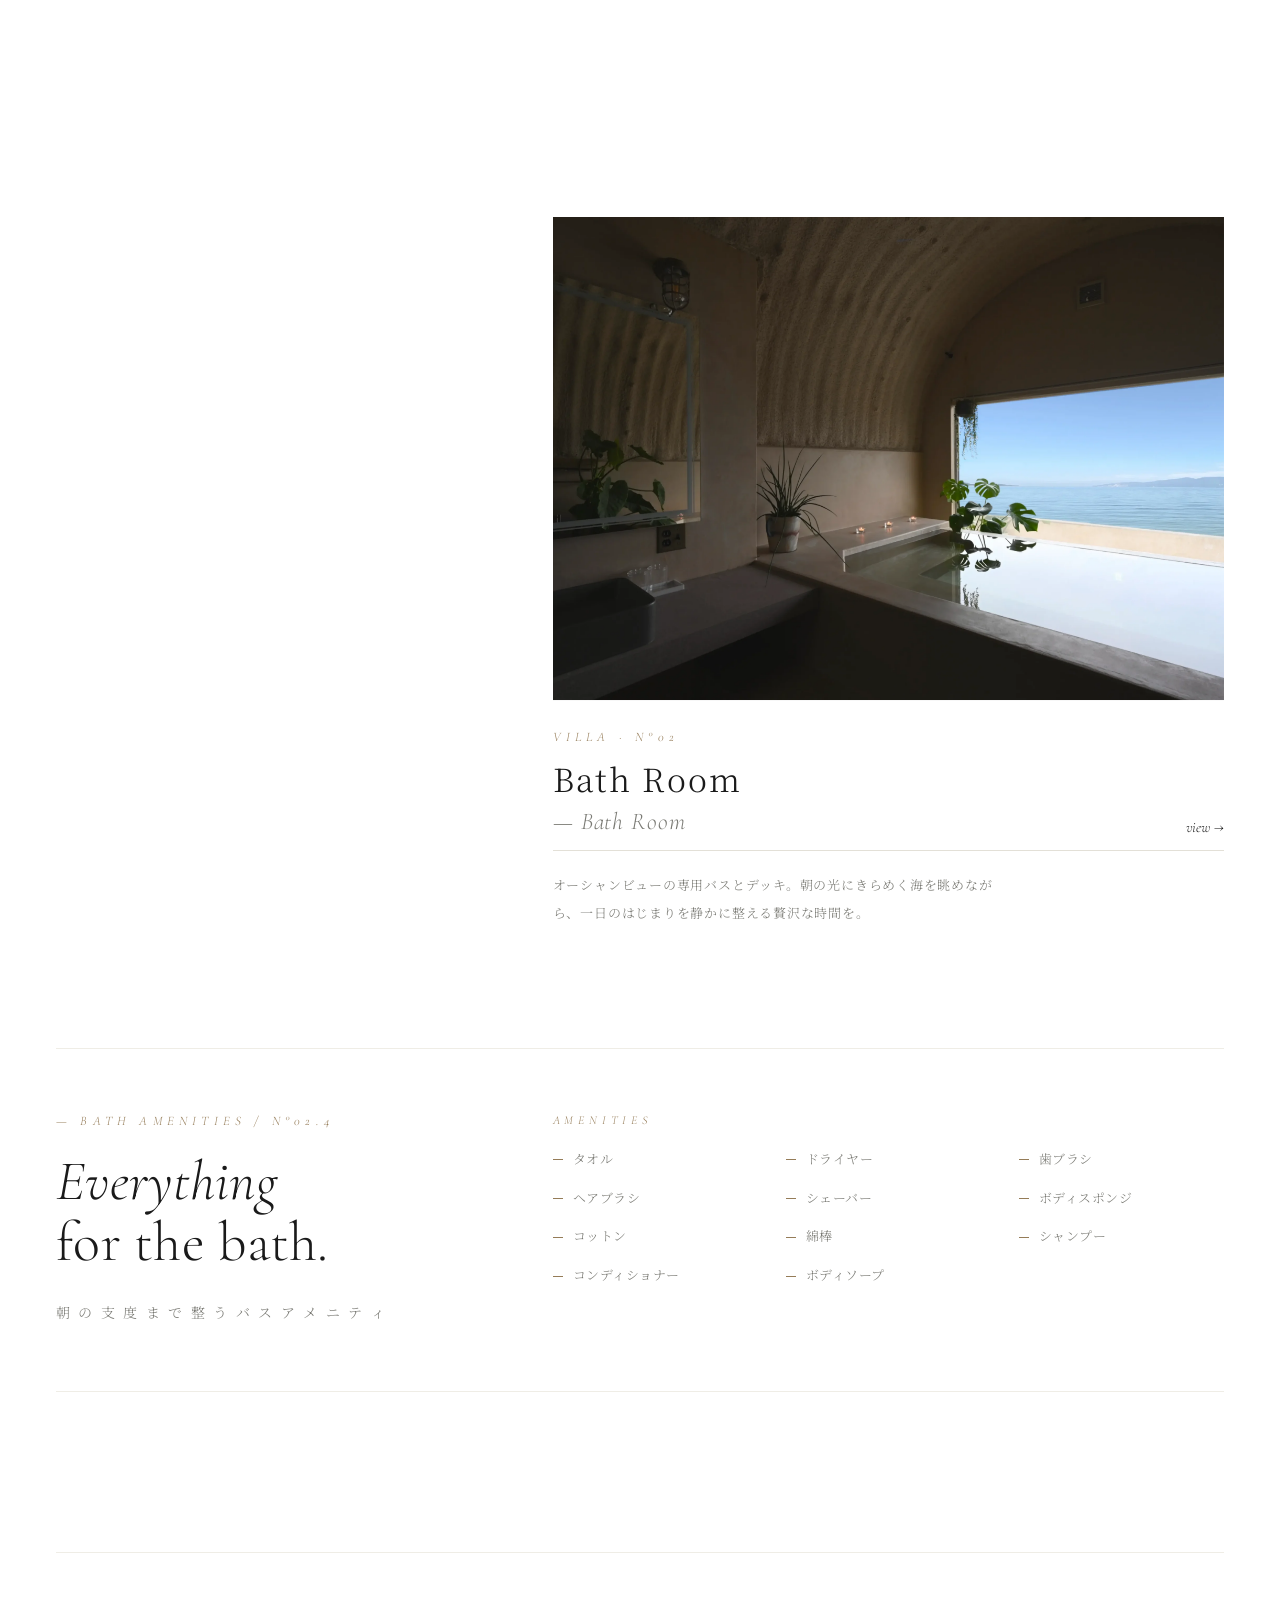
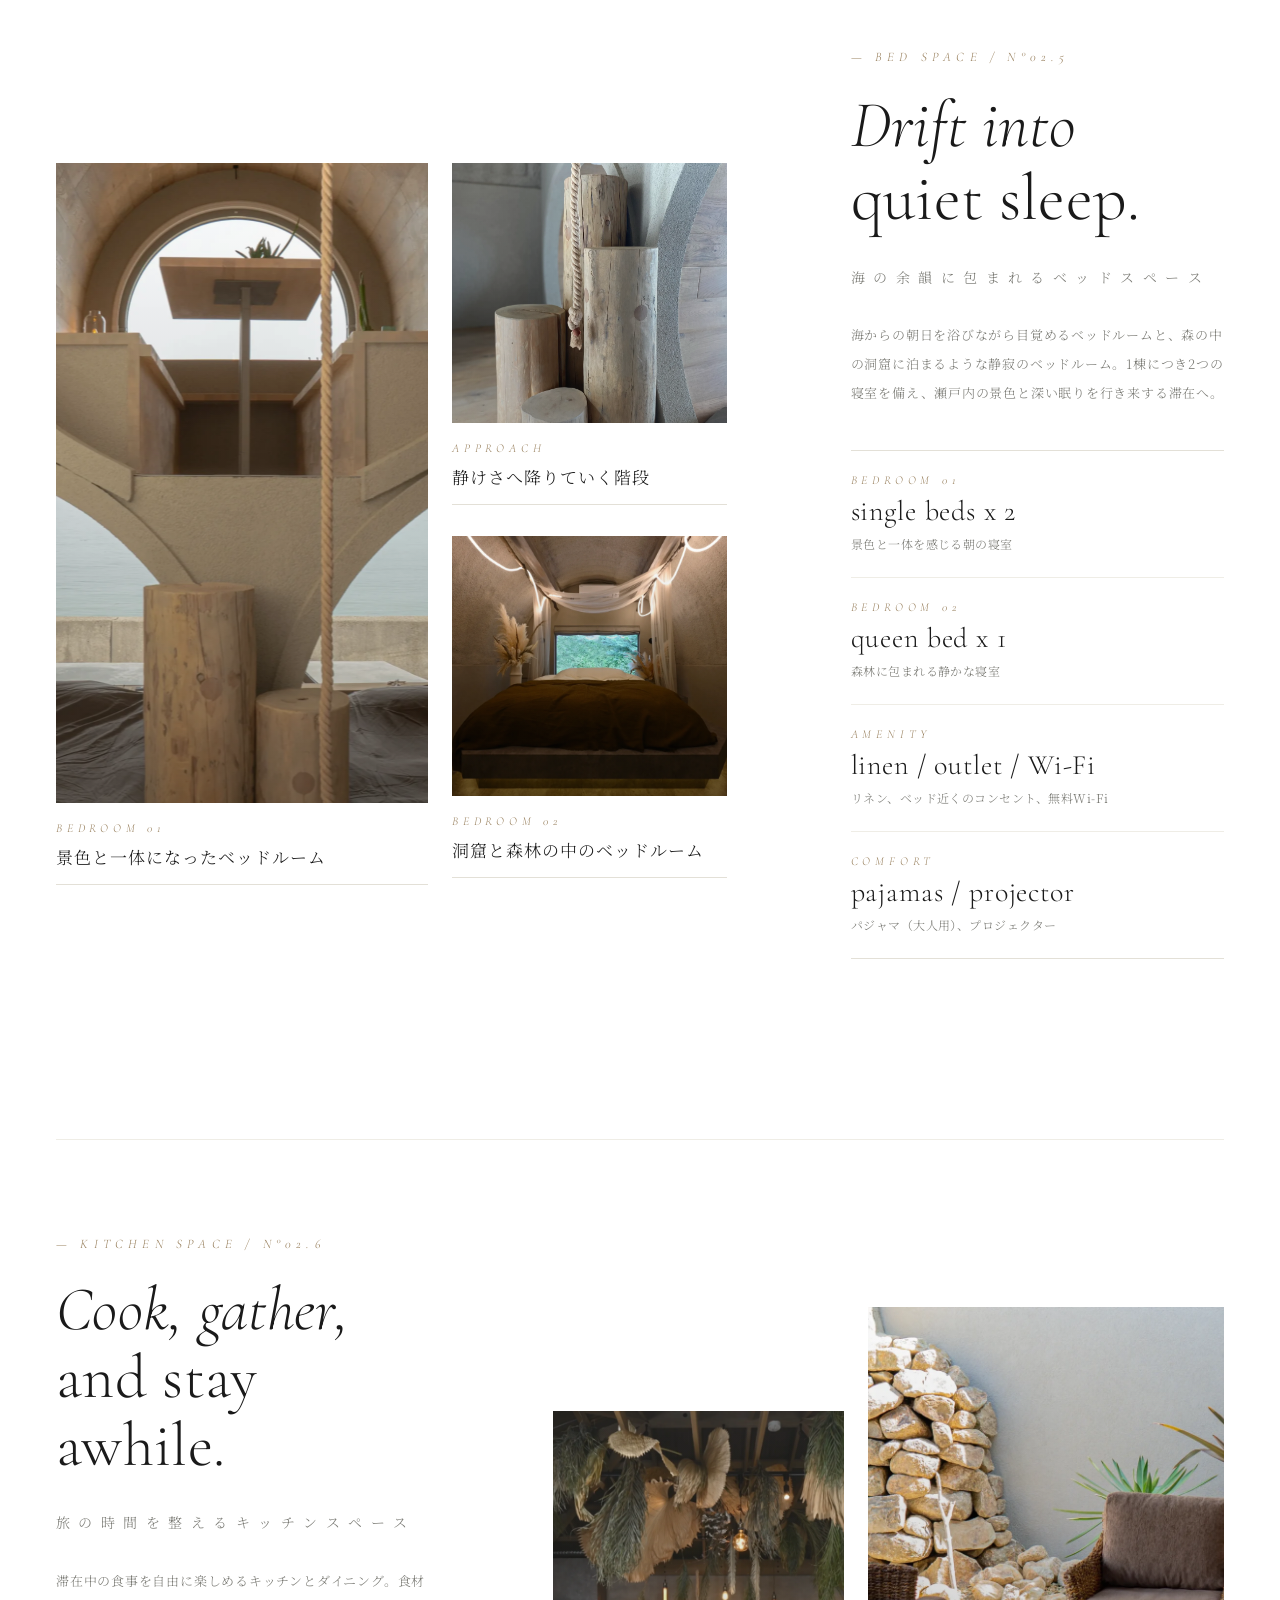
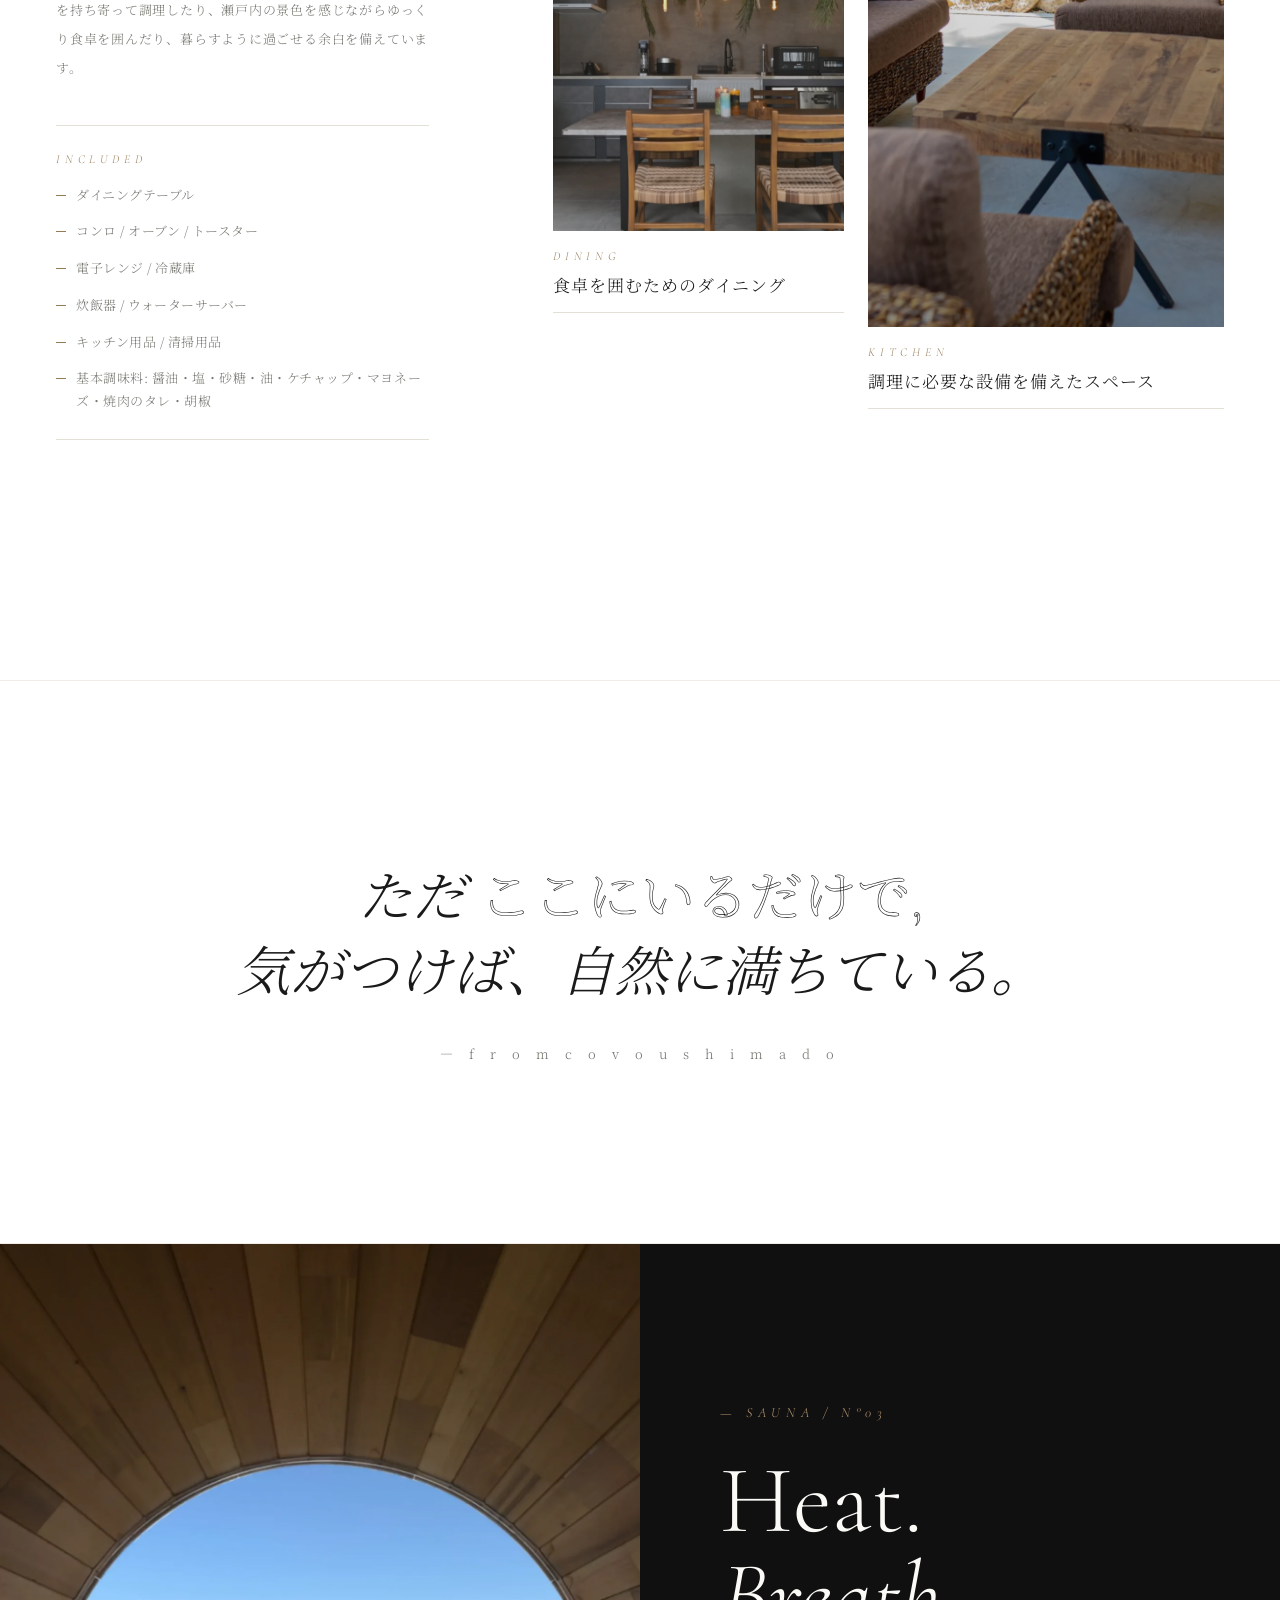
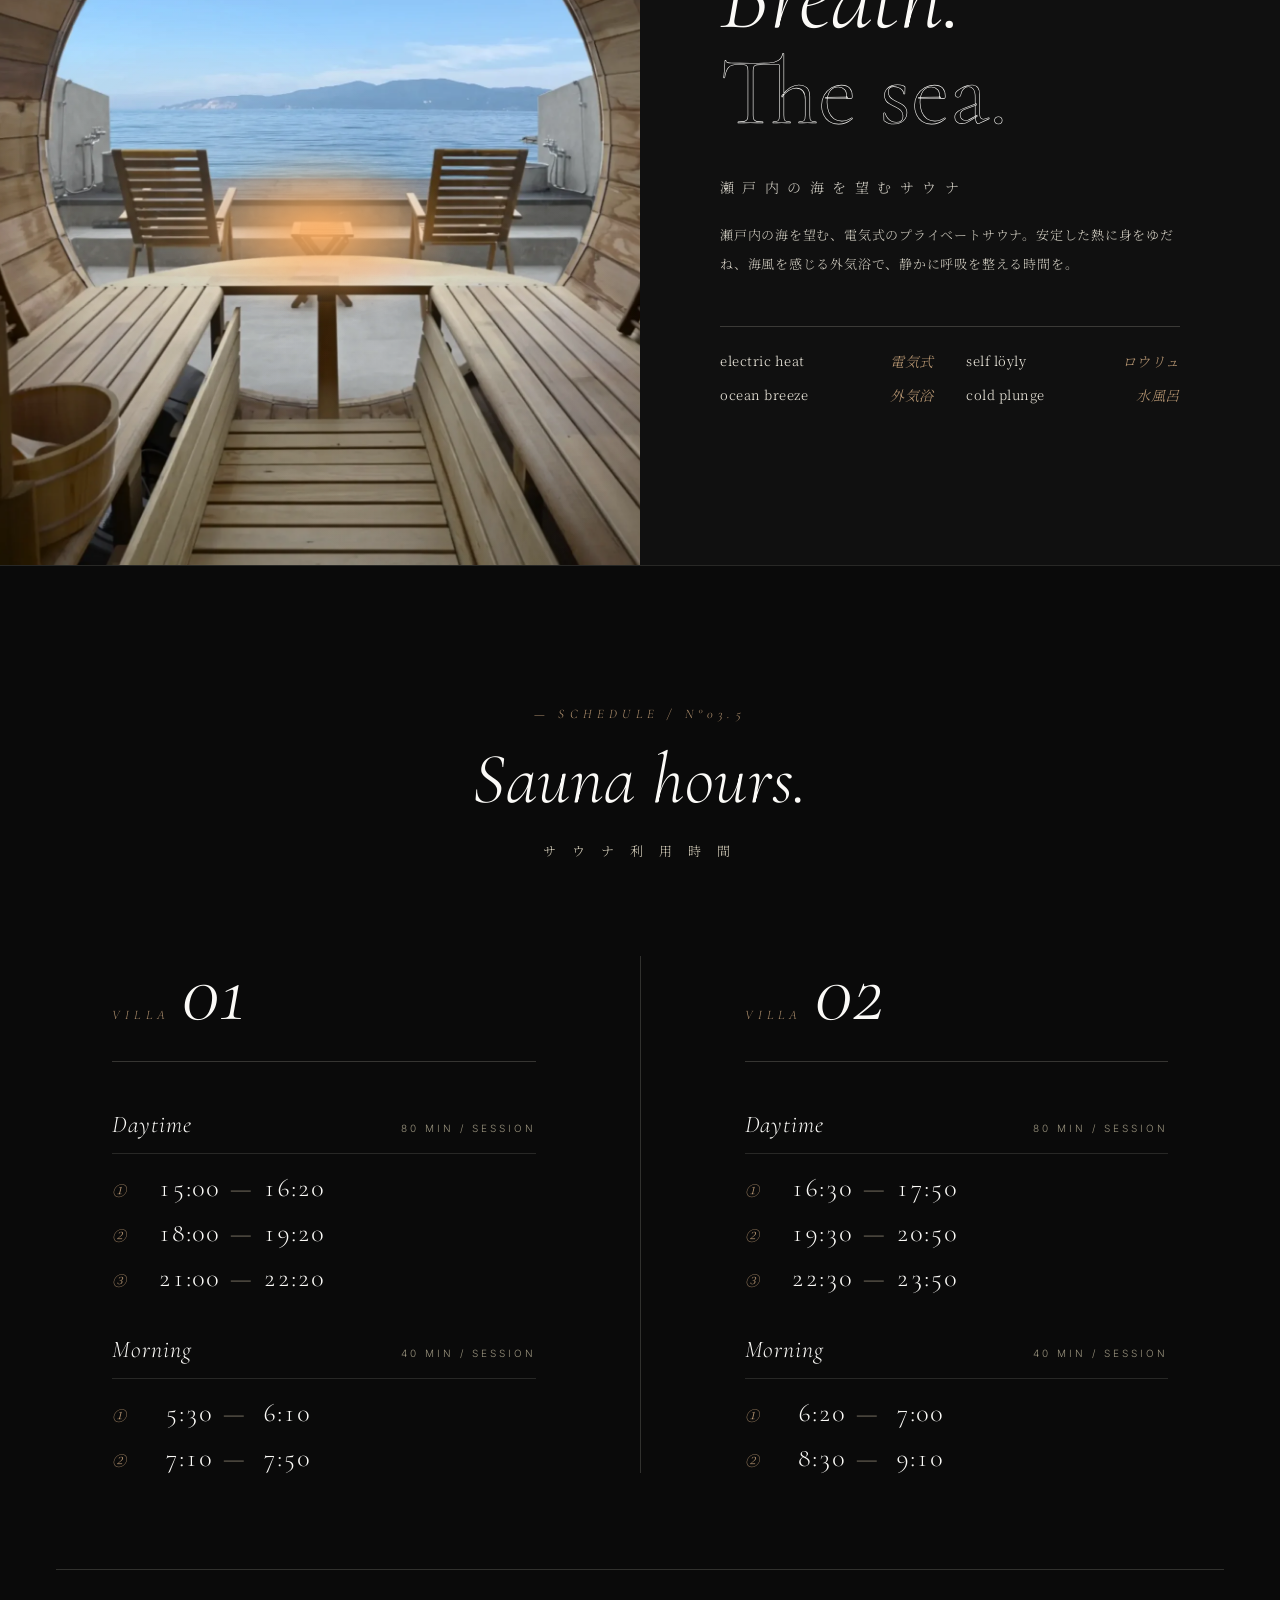
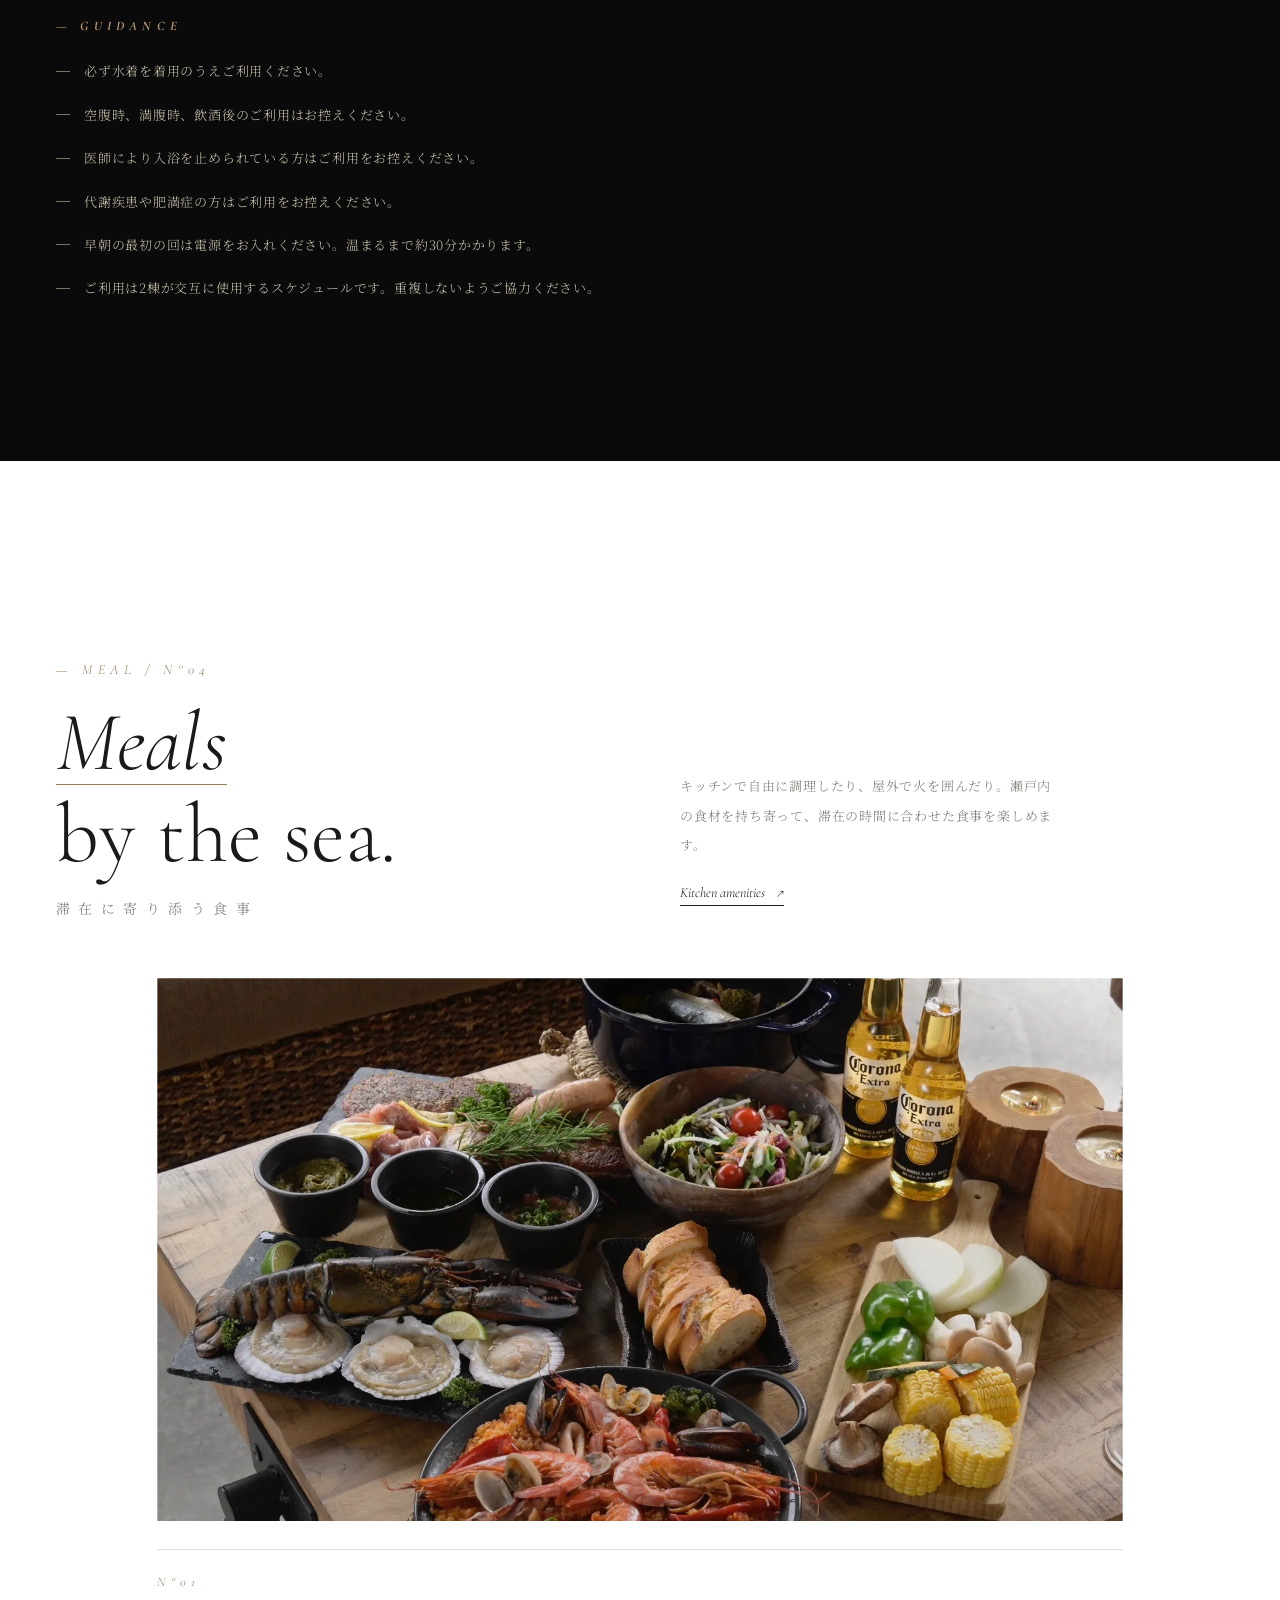
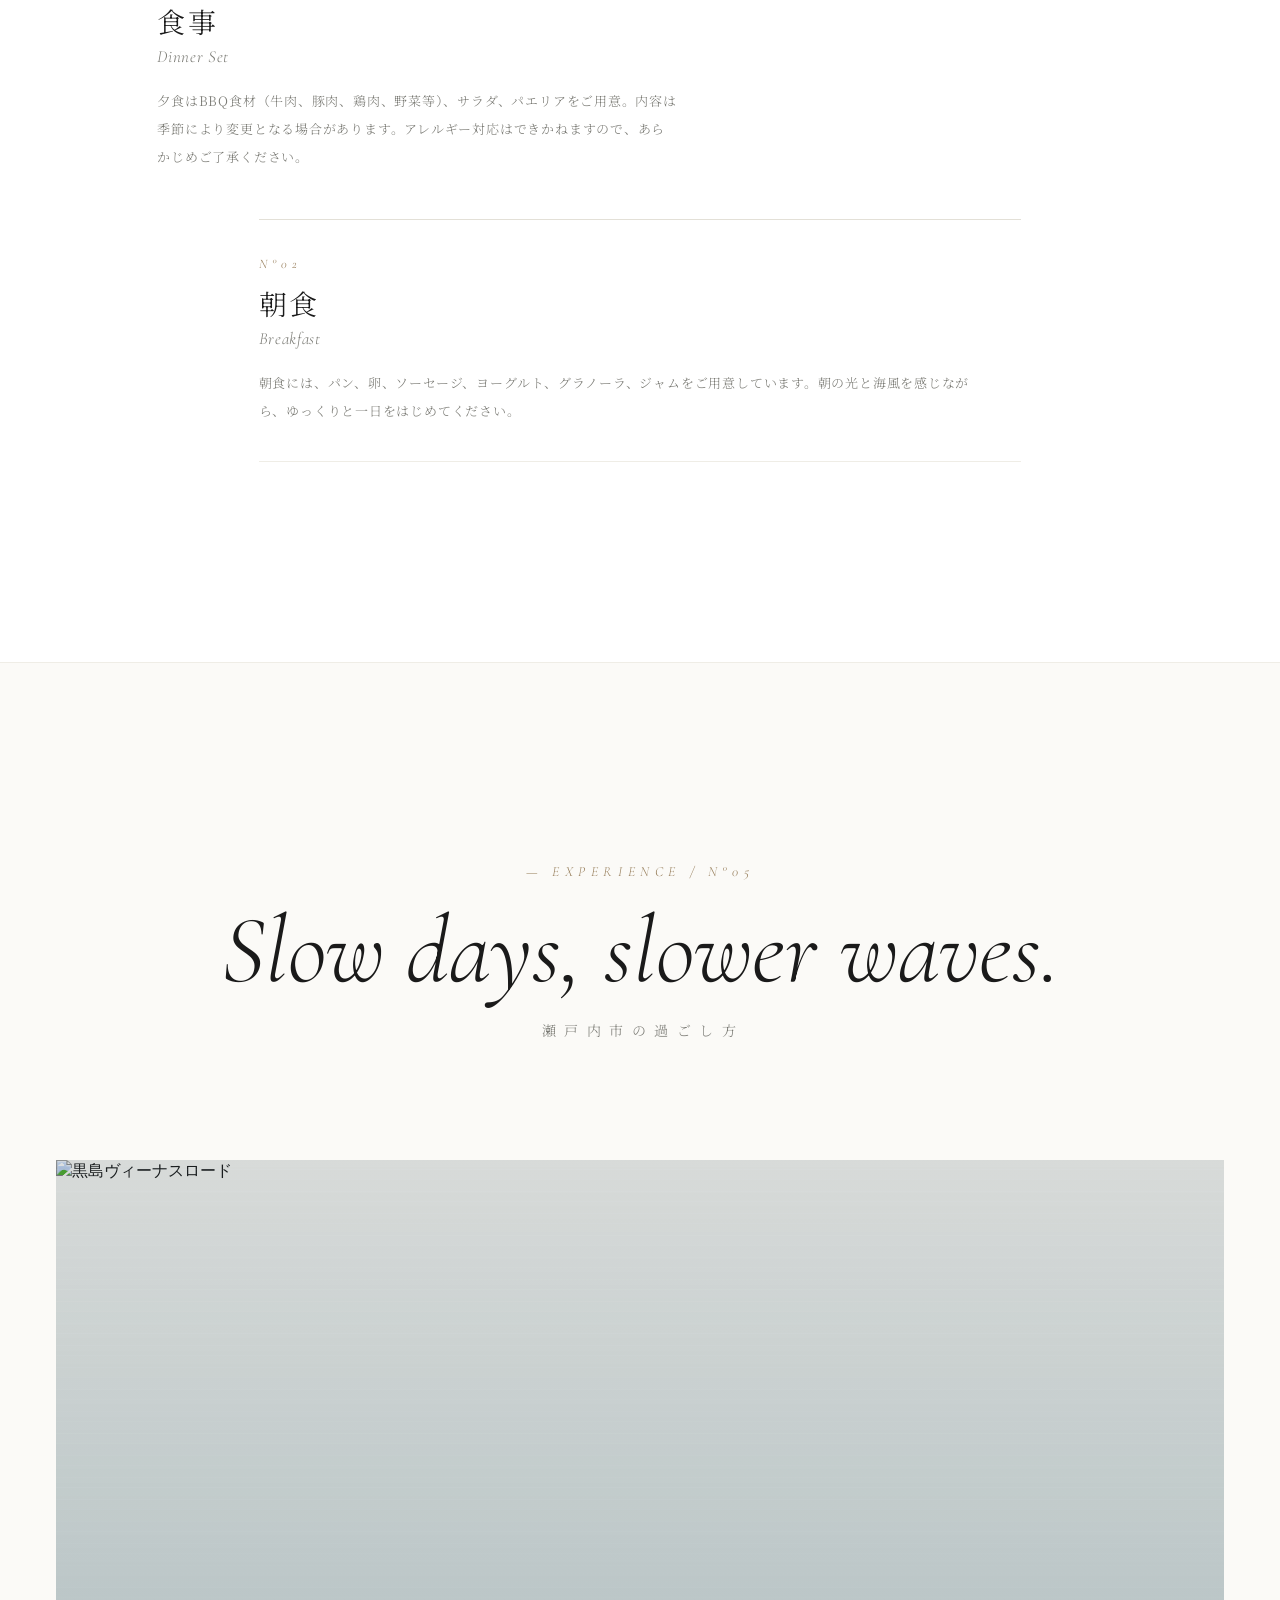
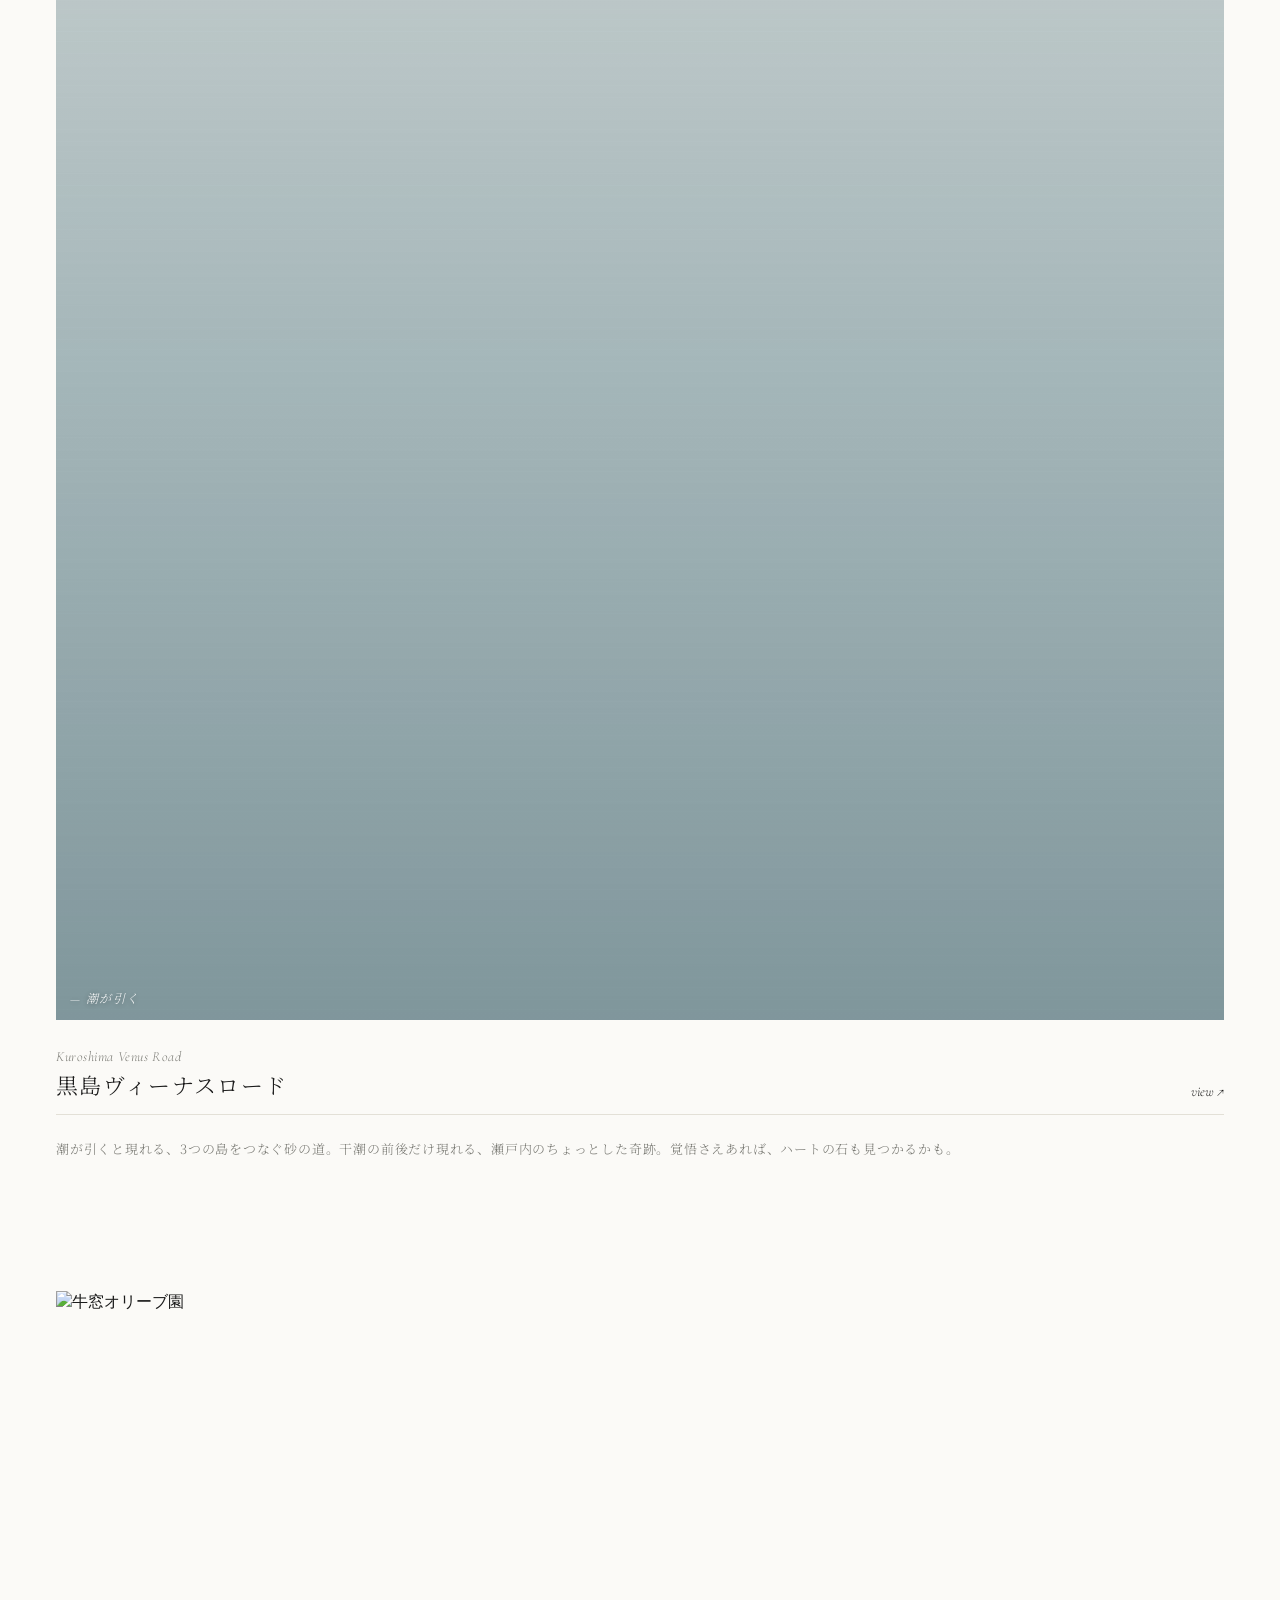
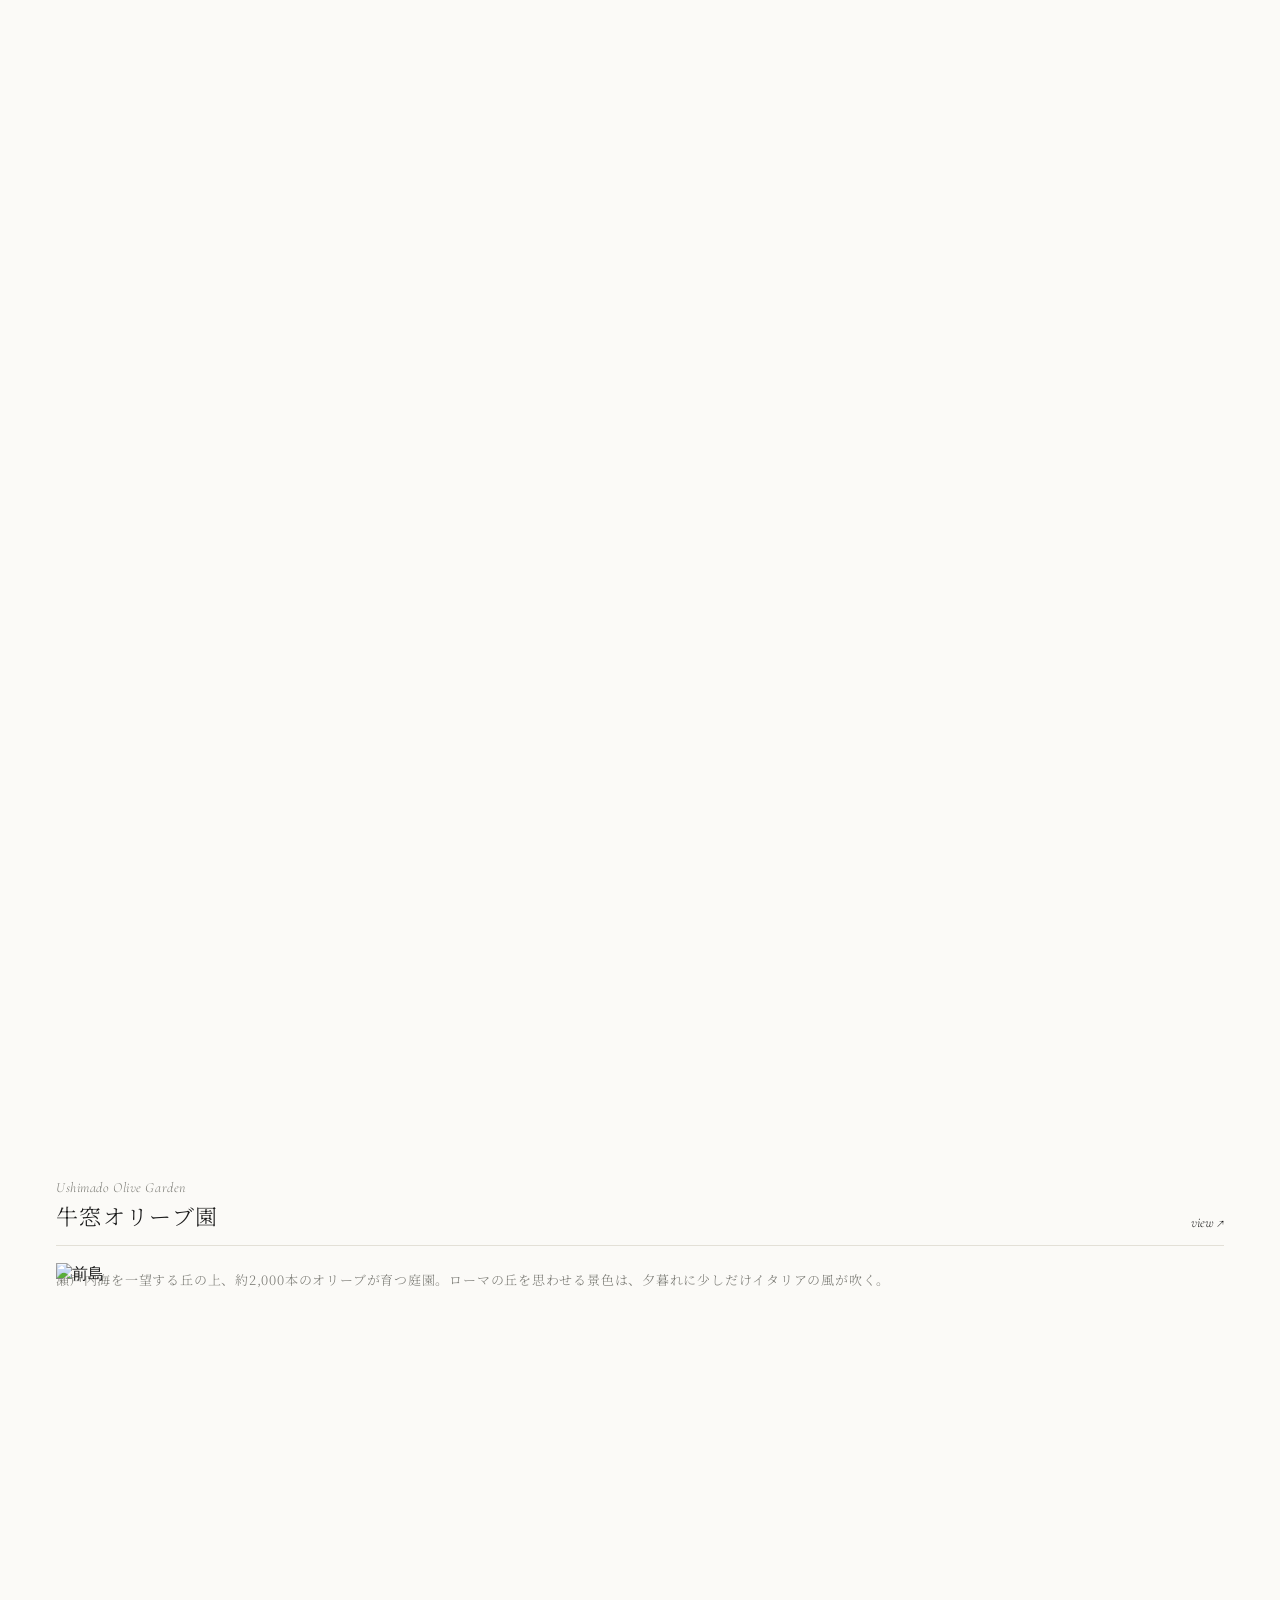
==== commit c90a1312: "feat: self-host hero video and section images in assets/ - Localize 12 assets (11 webp + hero.mp4) f" ====
--- a/index.html
+++ b/index.html
@@ -3,7 +3,8 @@
 <head>
 <meta charset="UTF-8" />
 <meta name="viewport" content="width=device-width, initial-scale=1.0" />
-<meta name="robots" content="noindex,nofollow" />
+<meta name="robots" content="index,follow" />
+<link rel="canonical" href="https://covo-ushimado.com/" />
 <title>covo ushimado — white mock</title>
 <link href="https://fonts.googleapis.com/css2?family=Cormorant+Garamond:ital,wght@0,300;0,400;1,300;1,400&family=Noto+Serif+JP:wght@200;300;400;500&family=Inter:wght@200;300;400;500&display=swap" rel="stylesheet">
 <link rel="stylesheet" href="style.css" />
@@ -62,7 +63,7 @@
 <!-- HERO -->
 <section class="hero" id="hero-sentinel">
   <div class="img">
-    <video autoplay muted loop playsinline src="https://covo-ushimado.com/wp-content/uploads/2024/06/hero.movie_.mp4" poster="https://covo-ushimado.com/wp-content/uploads/2024/06/名称未設定のアートワーク14-scaled.webp" style="width:100%; height:100%; object-fit:cover; opacity:0.75; filter: brightness(0.85);"></video>
+    <video autoplay muted loop playsinline src="assets/hero.mp4" poster="assets/art-14.webp" style="width:100%; height:100%; object-fit:cover; opacity:0.75; filter: brightness(0.85);"></video>
   </div>
   <div class="ripple"></div>
   <div class="vignette"></div>
@@ -596,6 +597,10 @@
       <p>建物横に併設駐車場をご用意しています。お車でお越しの際はGoogle Mapsの案内をご確認ください。</p>
     </details>
     <details class="faq-item reveal">
+      <summary>ペットと一緒に宿泊できますか？</summary>
+      <p>恐れ入りますが、ペット同伴でのご宿泊はできません。</p>
+    </details>
+    <details class="faq-item reveal">
       <summary>サウナは薪式ですか？ロウリュはできますか？</summary>
       <p>サウナは電気式です。薪式ではありませんが、ロウリュはご利用いただけます。安定した熱と海風を感じる外気浴をお楽しみください。</p>
     </details>
--- a/style.css
+++ b/style.css
@@ -134,7 +134,7 @@
 /* ============ Hero ============ */
 .hero{position:relative;height:100vh;min-height:640px;overflow:hidden;color:#fff;background:#000;}
 .hero .img{position:absolute;inset:0;
-  background:url('https://covo-ushimado.com/wp-content/uploads/2024/06/名称未設定のアートワーク14-scaled.webp') no-repeat center center/cover;}
+  background:url('assets/art-14.webp') no-repeat center center/cover;}
 .hero .img::before{display:none;}
 .hero .img::after{display:none;}
 .hero .ripple{position:absolute;left:0;right:0;top:62%;bottom:0;
@@ -189,10 +189,10 @@
 .villa{position:relative;display:block;}
 .villa .ph{aspect-ratio:5/3.6;overflow:hidden;position:relative;}
 .villa .ph .inner{position:absolute;inset:0;transition:transform 1.4s cubic-bezier(.2,.8,.2,1);}
-.villa-a .ph .inner{background:url('https://covo-ushimado.com/wp-content/uploads/2024/06/名称未設定のアートワーク4-scaled.webp') no-repeat center center/cover;}
+.villa-a .ph .inner{background:url('assets/art-4.webp') no-repeat center center/cover;}
 .villa-a .ph .inner::before{display:none;}
 .villa-a .ph .inner::after{display:none;}
-.villa-b .ph .inner{background:url('https://covo-ushimado.com/wp-content/uploads/2024/06/名称未設定のアートワーク8-scaled.webp') no-repeat center center/cover;}
+.villa-b .ph .inner{background:url('assets/art-8.webp') no-repeat center center/cover;}
 .villa-b .ph .inner::before{display:none;}
 .villa-b .ph .inner::after{display:none;}
 
@@ -219,9 +219,9 @@
 .bed-card{display:block;}
 .bed-photo{position:relative;aspect-ratio:5/3.6;overflow:hidden;background:no-repeat center center/cover;}
 .bed-photo::after{content:"";position:absolute;inset:0;background:linear-gradient(180deg,rgba(0,0,0,0),rgba(15,12,8,.28));}
-.bed-photo-01{background-image:url('https://covo-ushimado.com/wp-content/uploads/2024/06/20240610-DSC05241-1920x1280.webp');}
-.bed-photo-02{background-image:url('https://covo-ushimado.com/wp-content/uploads/2024/06/名称未設定のアートワーク15-scaled.webp');}
-.bed-photo-03{background-image:url('https://covo-ushimado.com/wp-content/uploads/2024/06/cc39790d2c3bbb50d66a62dca88f5ebc-1920x1439.webp');}
+.bed-photo-01{background-image:url('assets/dsc05241.webp');}
+.bed-photo-02{background-image:url('assets/art-15.webp');}
+.bed-photo-03{background-image:url('assets/cc39790-1920.webp');}
 .bed-card figcaption{padding:14px 0 0;border-bottom:0.5px solid var(--line);padding-bottom:12px;}
 .bed-card figcaption span{display:block;font-family:var(--serif);font-style:italic;font-size:11px;letter-spacing:.3em;color:var(--brass);margin-bottom:6px;}
 .bed-card figcaption strong{display:block;font-family:var(--jp);font-weight:300;font-size:15px;line-height:1.6;color:var(--ink);letter-spacing:.04em;}
@@ -252,8 +252,8 @@
 .kitchen-card{display:block;}
 .kitchen-photo{position:relative;aspect-ratio:5/3.6;overflow:hidden;background:no-repeat center center/cover;}
 .kitchen-photo::after{content:"";position:absolute;inset:0;background:linear-gradient(180deg,rgba(0,0,0,0),rgba(15,12,8,.28));}
-.kitchen-photo-01{background-image:url('https://covo-ushimado.com/wp-content/uploads/2024/06/名称未設定のアートワーク6-scaled.webp');}
-.kitchen-photo-02{background-image:url('https://covo-ushimado.com/wp-content/uploads/2024/06/20240610-DSC05289-1920x1280.webp');}
+.kitchen-photo-01{background-image:url('assets/art-6.webp');}
+.kitchen-photo-02{background-image:url('assets/dsc05289.webp');}
 .kitchen-card figcaption{padding:14px 0 0;border-bottom:0.5px solid var(--line);padding-bottom:12px;}
 .kitchen-card figcaption span{display:block;font-family:var(--serif);font-style:italic;font-size:11px;letter-spacing:.3em;color:var(--brass);margin-bottom:6px;}
 .kitchen-card figcaption strong{display:block;font-family:var(--jp);font-weight:300;font-size:15px;line-height:1.6;color:var(--ink);letter-spacing:.04em;}
@@ -267,7 +267,7 @@
 /* ============ Sauna ============ */
 .sauna{background:#101010;color:#FBFAF7;position:relative;overflow:hidden;}
 .sauna-wrap{display:flex;flex-direction:column;}
-.sauna-img{height:320px;background:url('https://covo-ushimado.com/wp-content/uploads/2024/06/名称未設定のアートワーク-scaled.webp') no-repeat center center/cover;position:relative;overflow:hidden;}
+.sauna-img{height:320px;background:url('assets/art-1.webp') no-repeat center center/cover;position:relative;overflow:hidden;}
 .sauna-img::before{display:none;}
 .sauna-img::after{display:none;}
 .sauna-img .glow{position:absolute;left:50%;top:55%;transform:translateX(-50%);width:200px;height:120px;
@@ -330,7 +330,7 @@
 .meal-card{display:flex;flex-direction:column;gap:20px;}
 .meal-photo{aspect-ratio:5/3.6;overflow:hidden;background:no-repeat center center/cover;position:relative;}
 .meal-photo::after{content:"";position:absolute;inset:0;background:linear-gradient(180deg,rgba(0,0,0,0),rgba(15,12,8,.18));}
-.meal-photo-bbq{background-image:url('https://covo-ushimado.com/wp-content/uploads/2024/06/LINE_ALBUM_写真_240618_13.webp');}
+.meal-photo-bbq{background-image:url('assets/dining-13.webp');}
 .meal-copy{border-top:0.5px solid var(--line);padding-top:18px;}
 .meal-copy .no{font-family:var(--serif);font-style:italic;font-size:12px;letter-spacing:.3em;color:var(--brass);margin-bottom:10px;}
 .meal-copy h3{font-family:var(--jp);font-weight:300;font-size:22px;line-height:1.4;color:var(--ink);letter-spacing:.06em;}
@@ -396,7 +396,7 @@
 .news-feature{display:block;}
 .news-feature .ph{aspect-ratio:5/4;overflow:hidden;position:relative;}
 .news-feature .ph div{position:absolute;inset:0;transition:transform 1.4s cubic-bezier(.2,.8,.2,1);
-  background:url('https://covo-ushimado.com/wp-content/uploads/2024/06/cc39790d2c3bbb50d66a62dca88f5ebc-scaled.webp') no-repeat center center/cover;}
+  background:url('assets/cc39790-scaled.webp') no-repeat center center/cover;}
 .news-feature .ph div::before{display:none;}
 .news-feature .ph div::after{display:none;}
 .news-feature:hover .ph div{transform:scale(1.04);}
